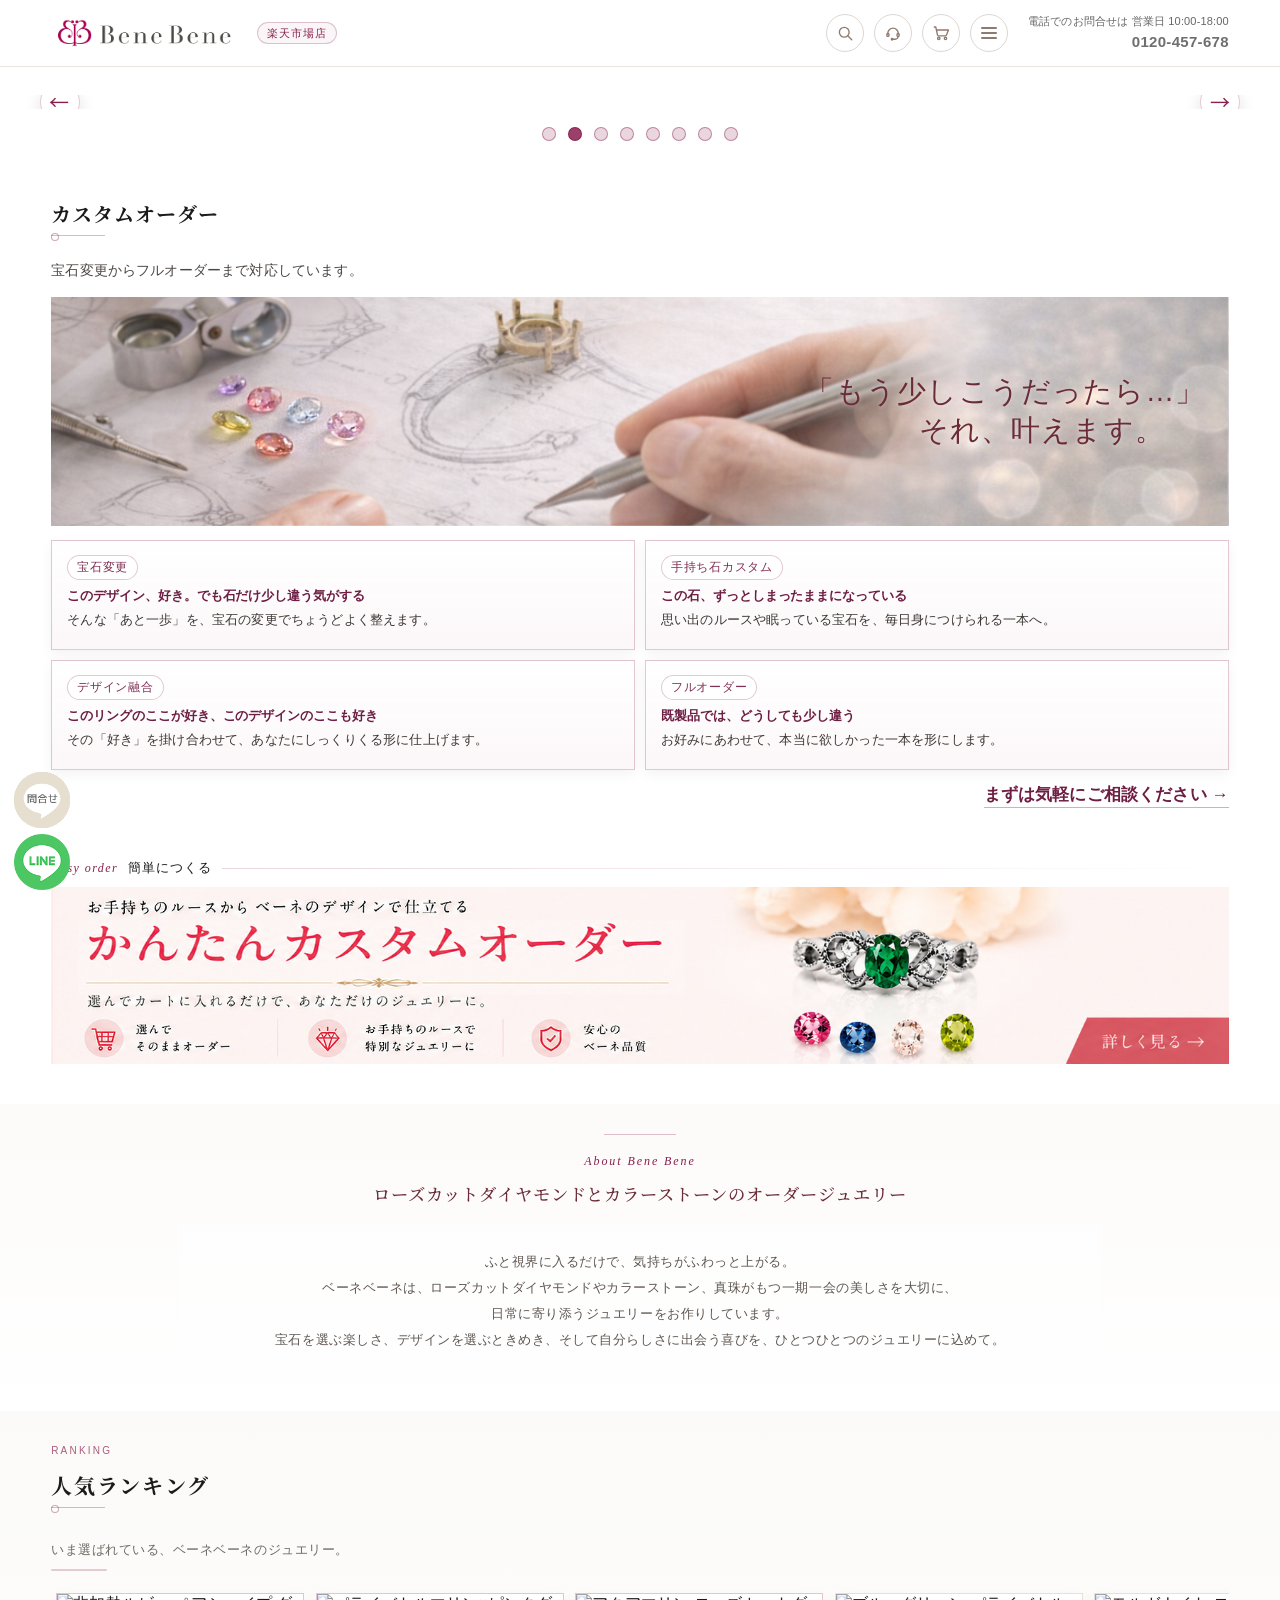
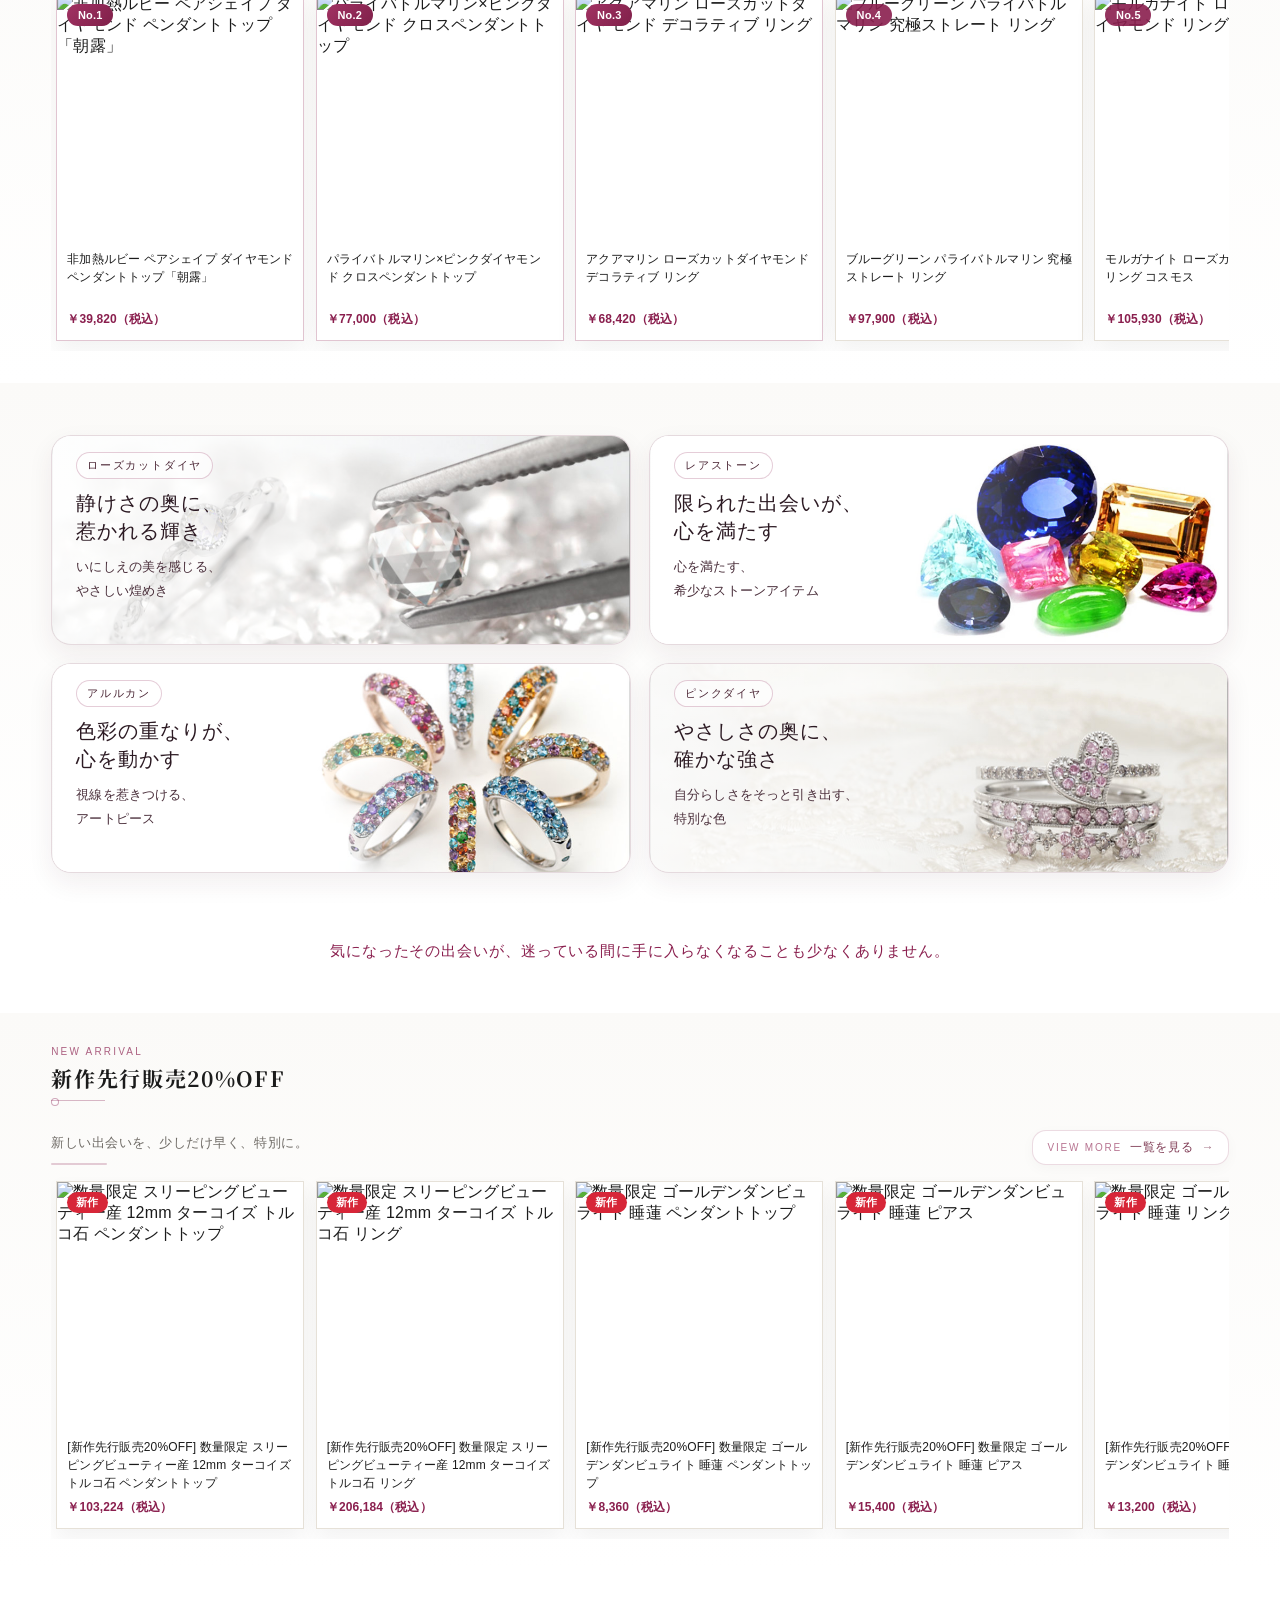
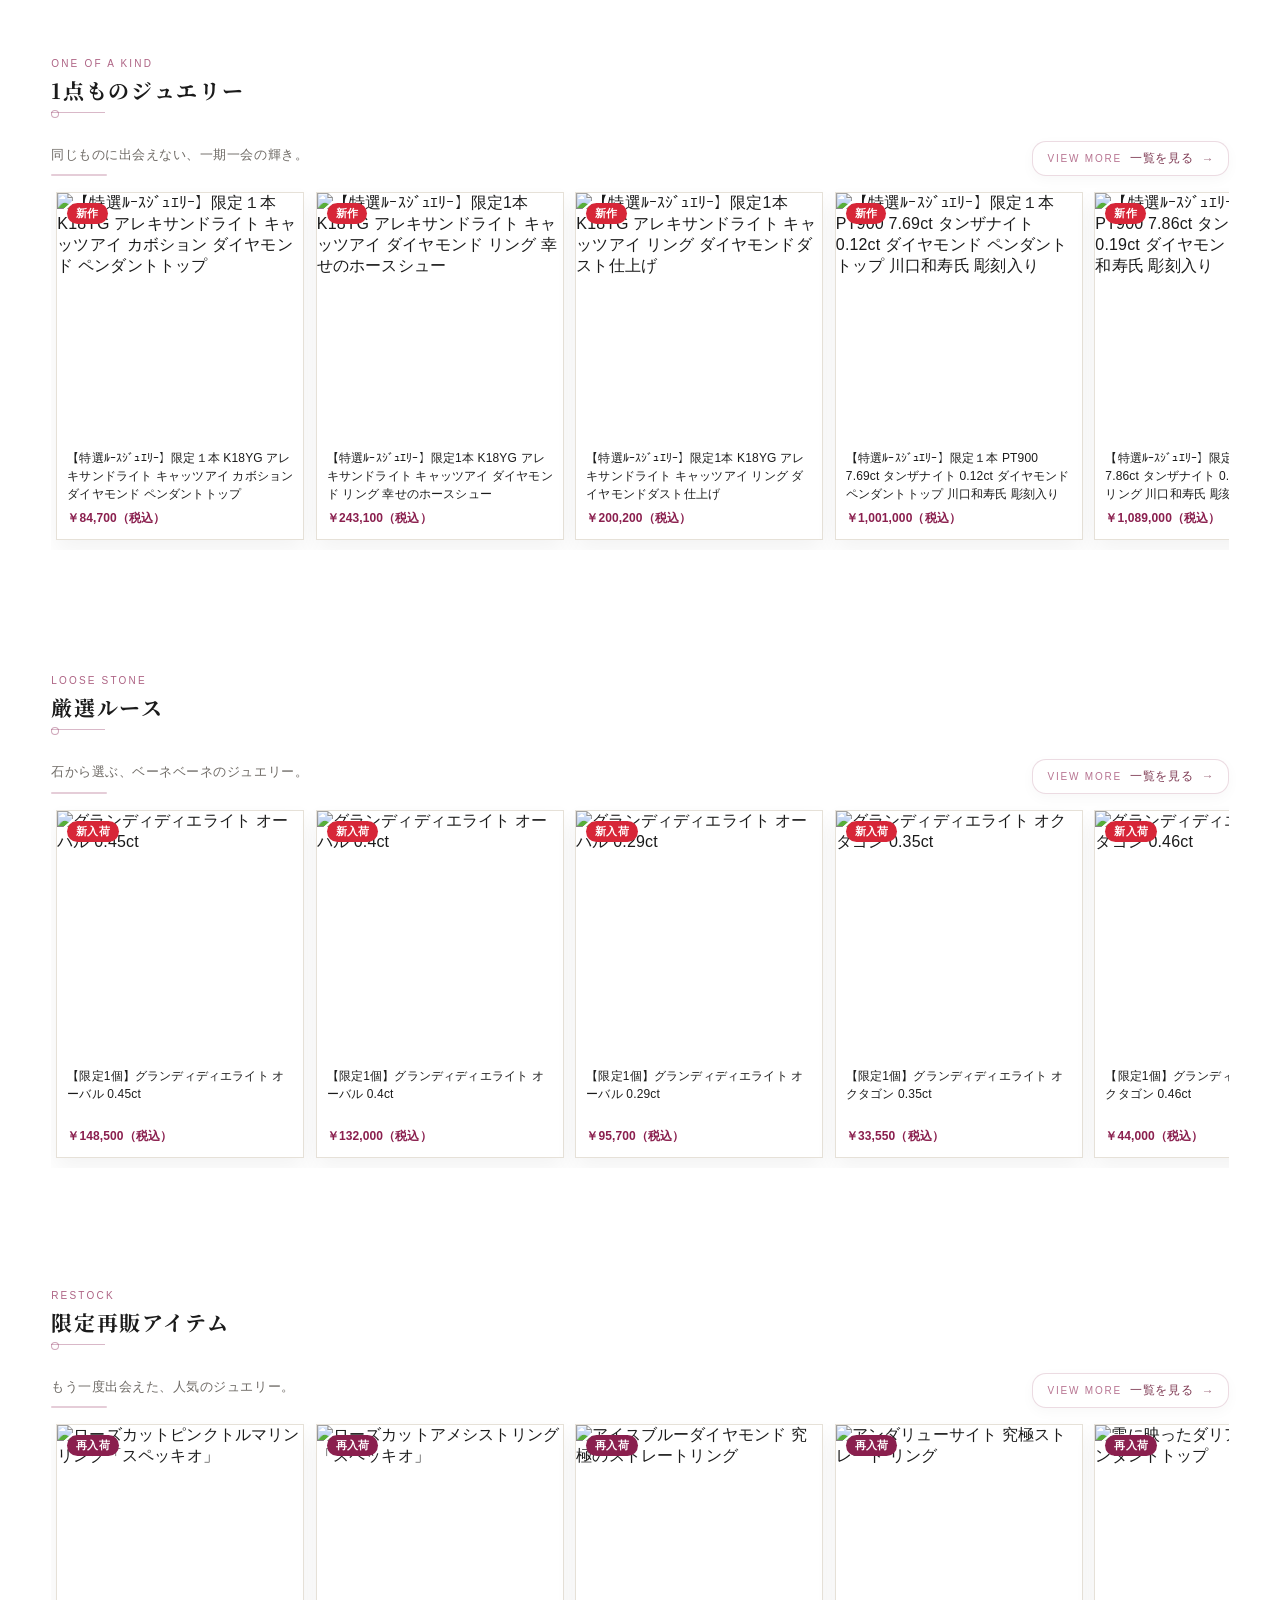
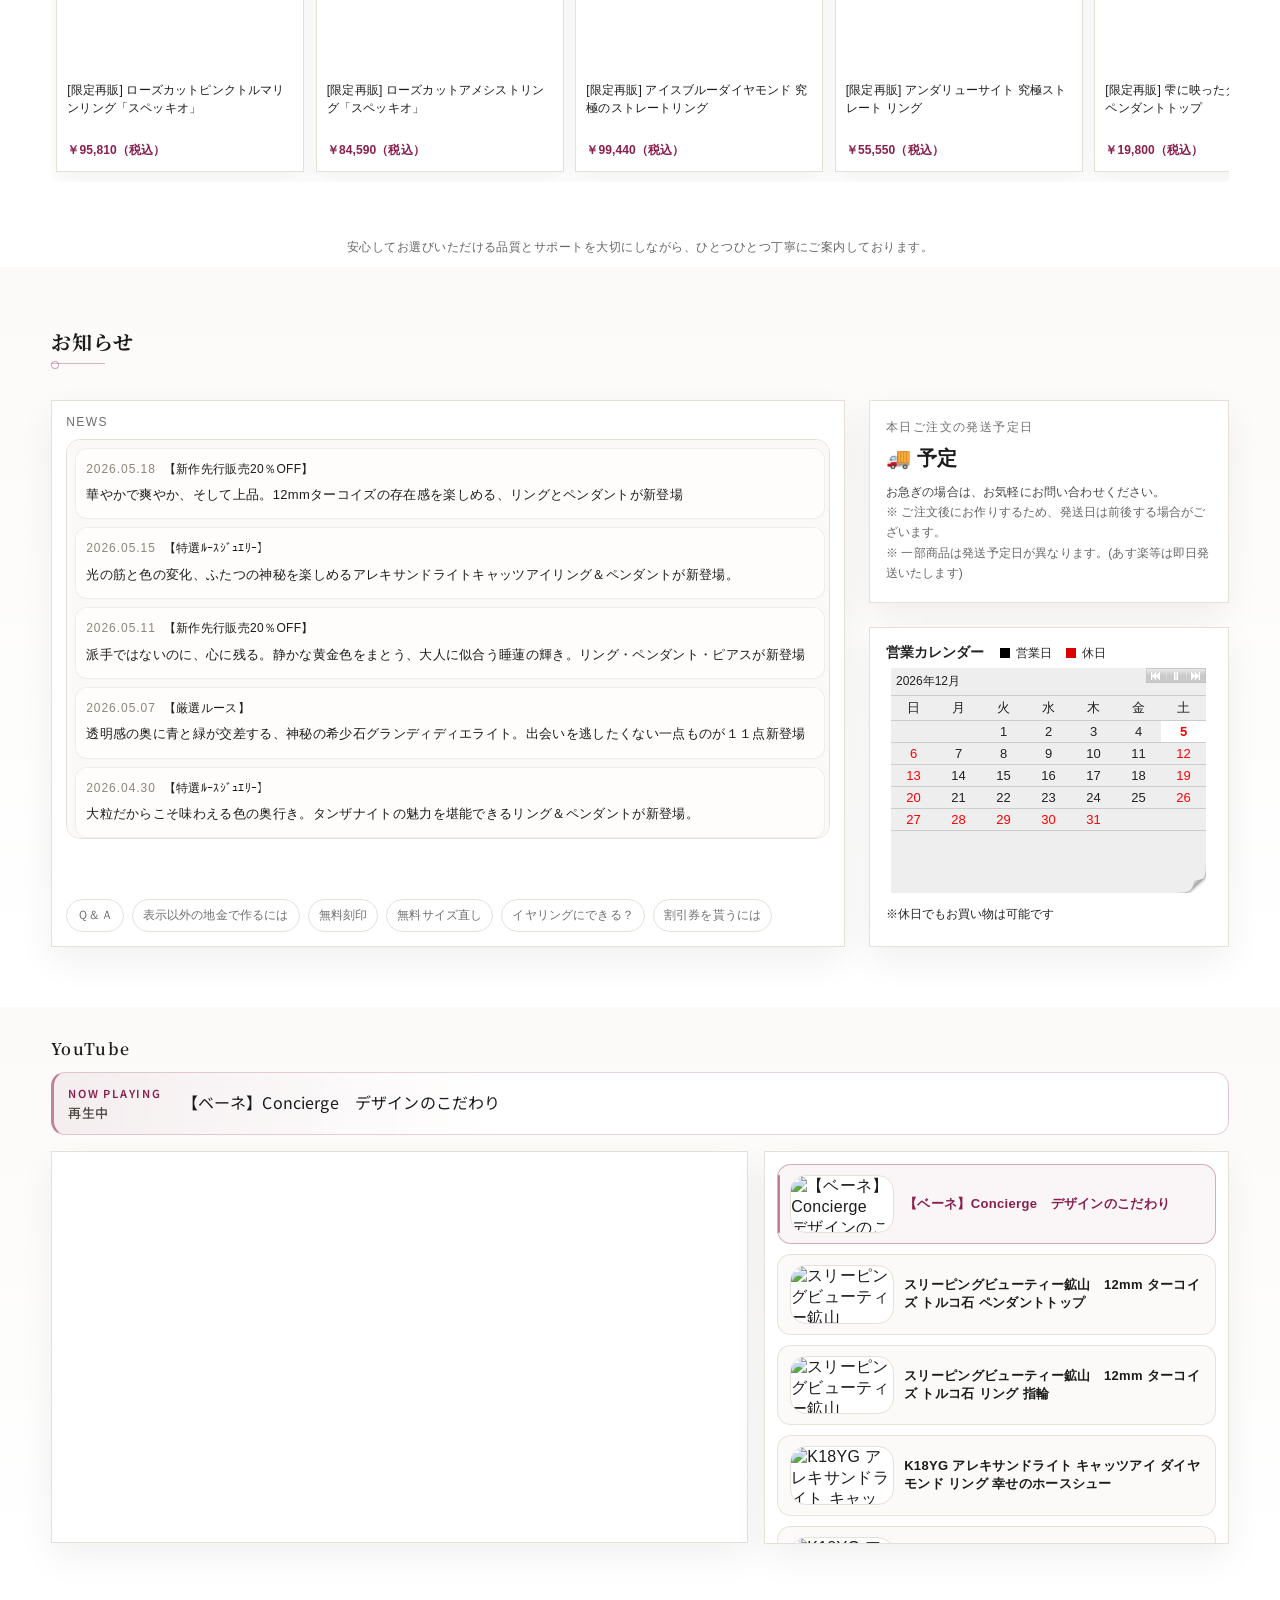
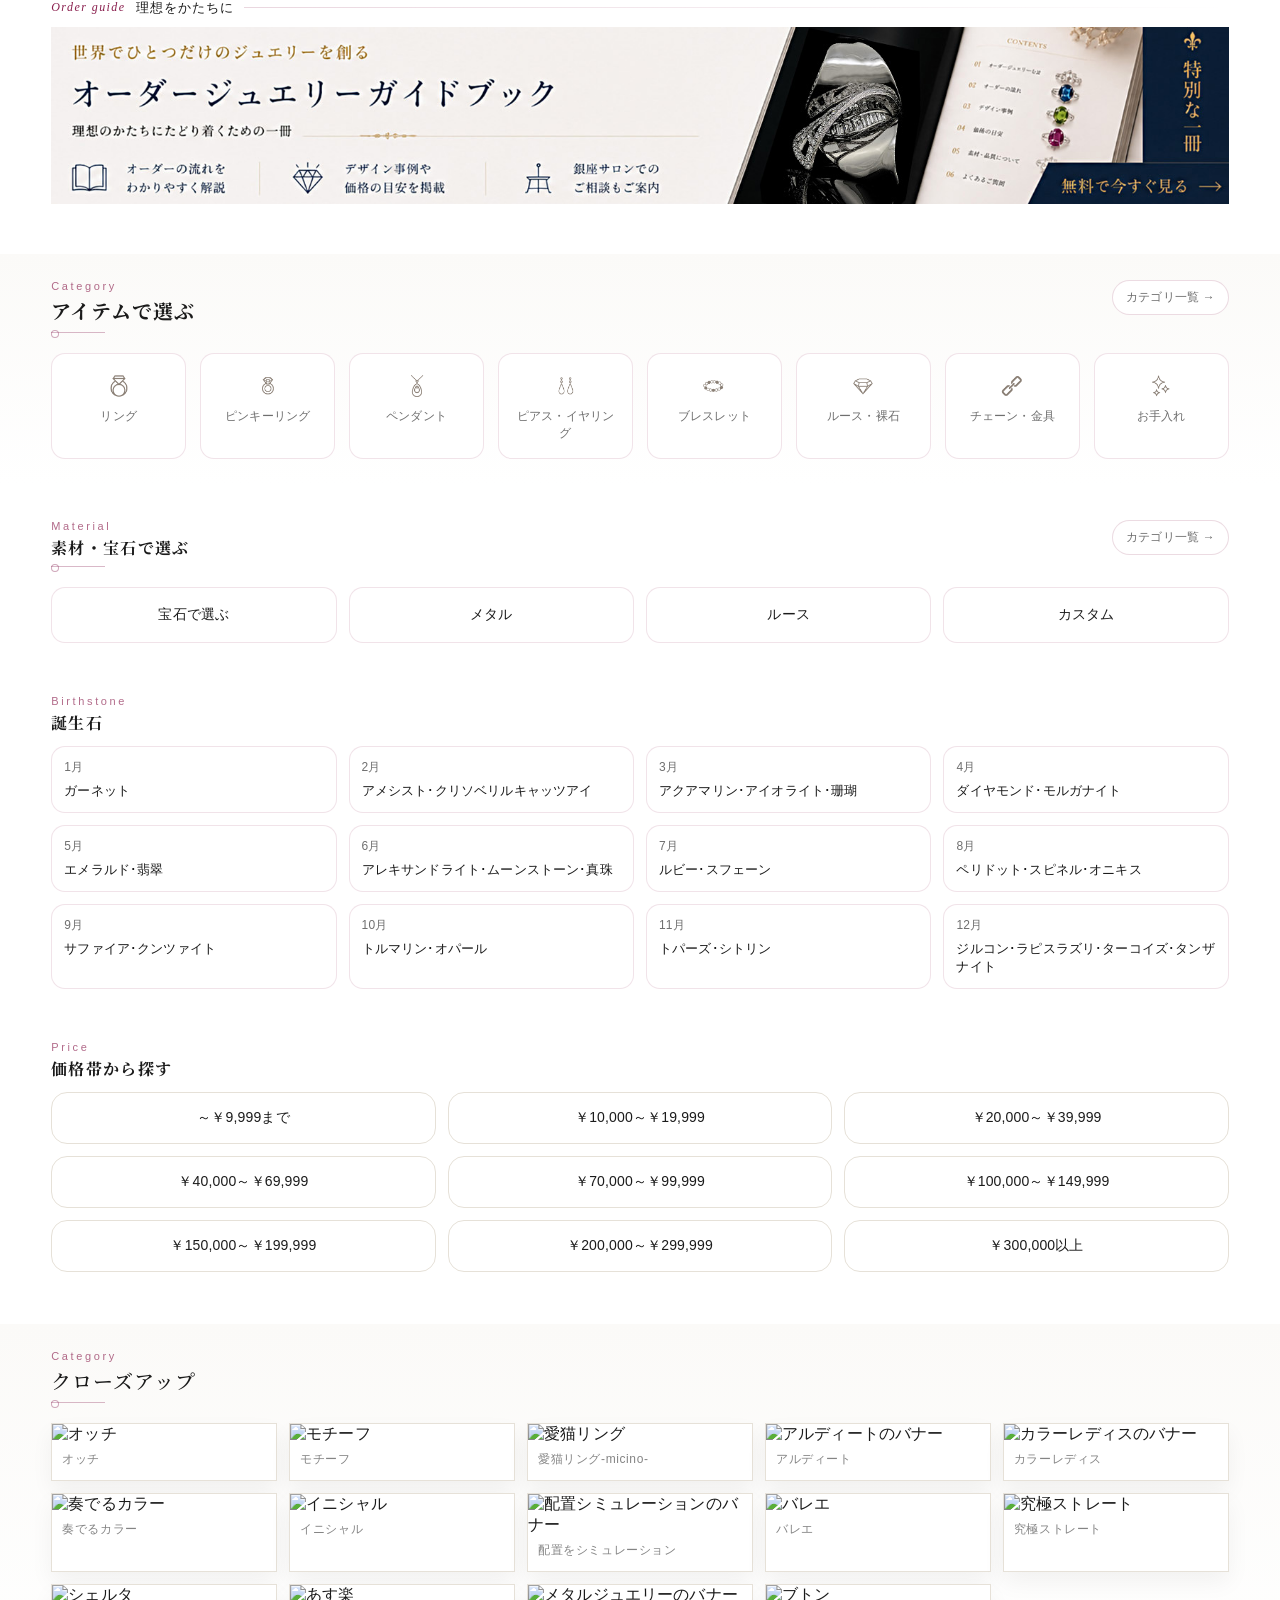
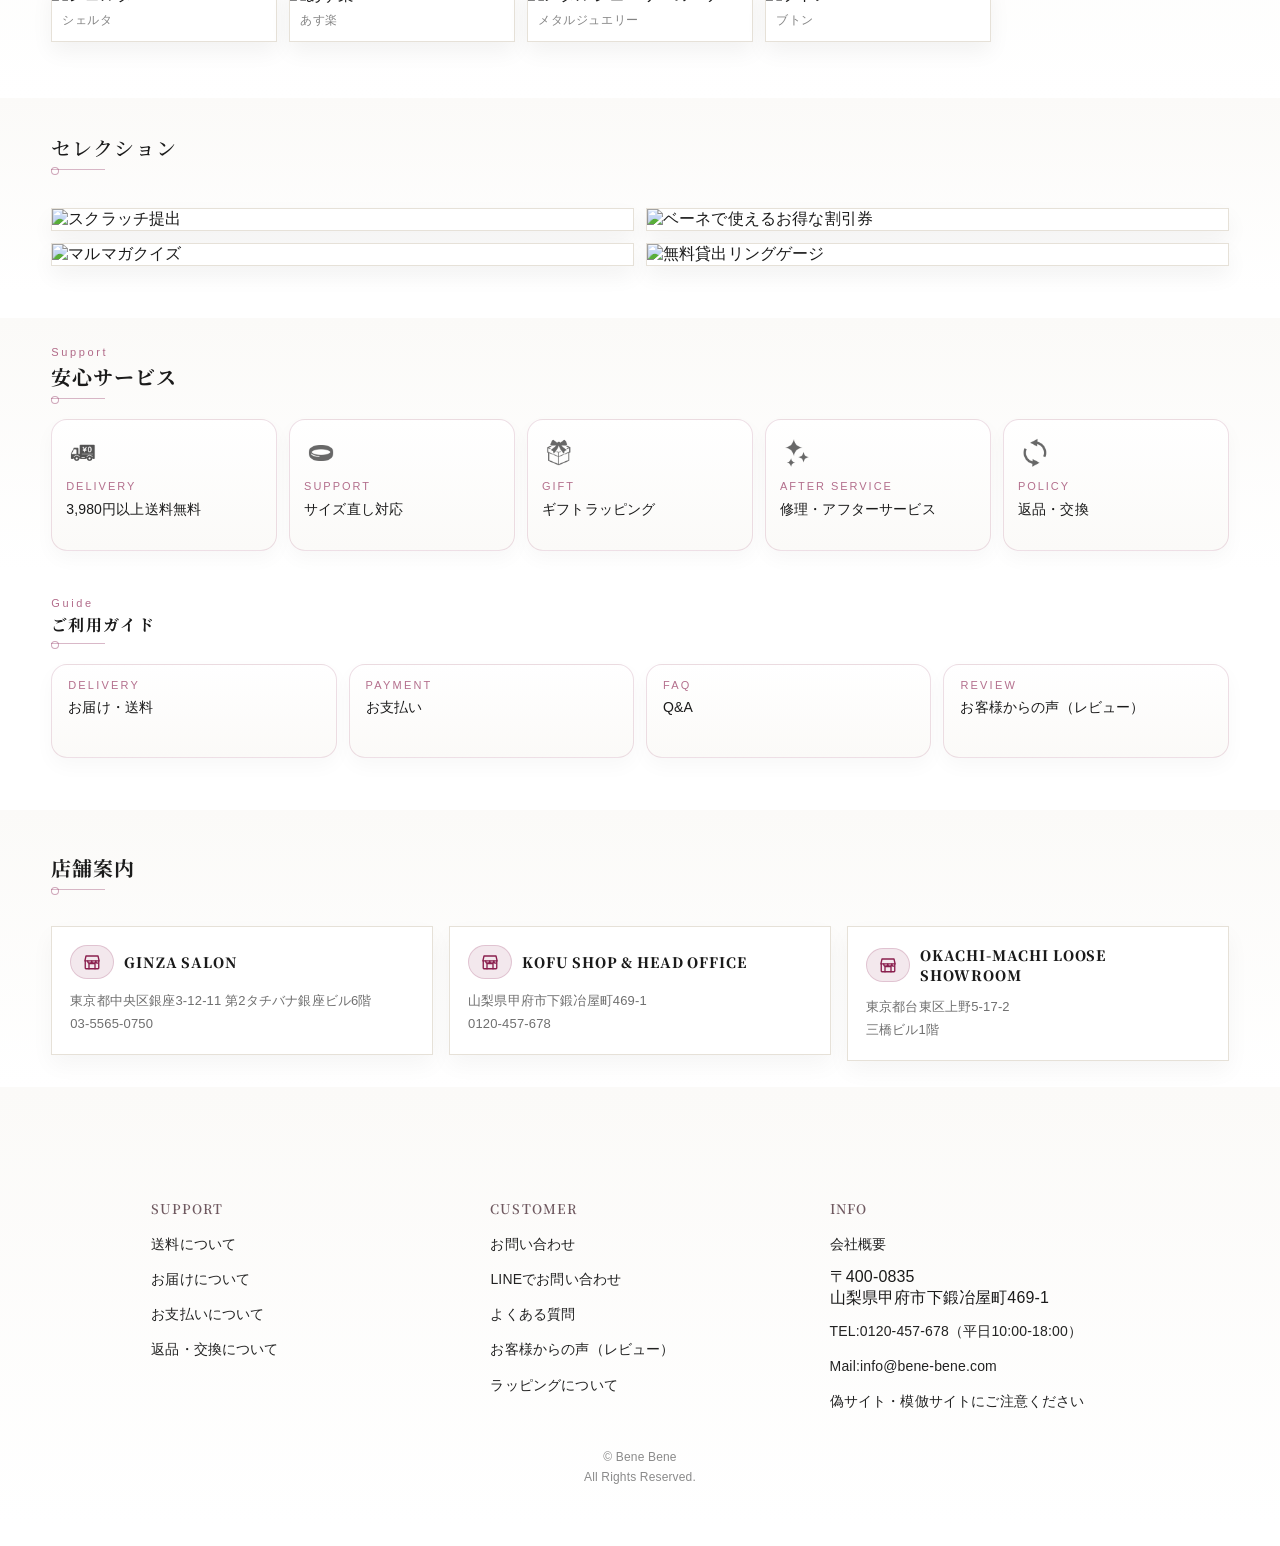
==== r-top-main/index.html @ 8c67f9a6 "Add files via upload" ====
<!DOCTYPE html>

<html lang="ja">
<head>
<meta charset="utf-8"/>
<meta content="width=device-width,initial-scale=1" name="viewport"/>

<title>ローズカットダイヤモンドとカラーストーンのオーダージュエリー｜ジュエリー工房ベーネベーネ 楽天市場店</title>
<meta name="description" content="ジュエリー工房ベーネベーネ 楽天市場店。ローズカットダイヤモンド、希少石、カラーストーンを使ったリング・ペンダント・ピアスをご紹介。新作ジュエリー、一点もの、厳選ルース、オーダージュエリーまでご相談いただけます。"/>
<link rel="canonical" href="https://www.rakuten.ne.jp/gold/bene/home/"/>
<link href="https://www.rakuten.ne.jp/gold/bene/date.css" rel="stylesheet"/>
<meta name="Keywords" content="ベーネベーネ,ベーネ,ダイヤモンド指輪,希少石ピアス,ジュエリーランキング,アンティーク指輪,ジュエリーリング,誕生石ペンダント,銀座サロンオーダー,オーダージュエリー,ローズカットジュエリー" />
<meta content="assets/slide1.png" property="og:image"/>
<meta content="strict-origin-when-cross-origin" name="referrer"/>
<meta content="strict-origin-when-cross-origin" http-equiv="Referrer-Policy"/>
<!-- Fonts: Noto Serif JP + Noto Sans JP -->
<link href="https://fonts.googleapis.com" rel="preconnect"/>
<link crossorigin="" href="https://fonts.gstatic.com" rel="preconnect"/>
<link href="https://fonts.googleapis.com/css2?family=Noto+Sans+JP:wght@300;400;500;600&amp;family=Noto+Serif+JP:wght@400;500;600&amp;display=swap" rel="stylesheet"/>
<link href="styles.css" rel="stylesheet"/>
<script>
/* ========================================
   表示設定
   ・NEWS / YouTube のSP表示行数を制御
   ・UI調整用のグローバル設定値
======================================== */
/* Display config (edit numbers as needed) */
window.BENE_UI = {
  // Mobile visible "rows" (can be 3 / 4 / 5 or 4.5 etc.)
  newsMobileRows: 4.5,
  youtubeMobileRows: 3.5
  // PICK UP is horizontal; "rows" doesn't apply. (controls are per-click = 1 item, swipe/drag supported)
};
</script>
<!-- Global site tag (gtag.js) - Google Analytics -->

<script>
  (function(i,s,o,g,r,a,m){i['GoogleAnalyticsObject']=r;i[r]=i[r]||function(){
  (i[r].q=i[r].q||[]).push(arguments)},i[r].l=1*new Date();a=s.createElement(o),
  m=s.getElementsByTagName(o)[0];a.async=1;a.src=g;m.parentNode.insertBefore(a,m)
  })(window,document,'script','https://www.google-analytics.com/analytics.js','ga');

  ga('create', 'UA-23686114-18', 'auto');
  ga('send', 'pageview');

</script>

<!-- favicon -->
<link rel="icon" type="image/png" sizes="32x32" href="./assets/favicon-32x32.png">
<link rel="apple-touch-icon" sizes="180x180" href="./assets/apple-touch-icon.png">

</head>
<body>
<header class="header" id="top">
<div class="wrap headerRow">
<div class="headerBrand">
<a aria-label="トップへ" class="logo" href="#top">
<img alt="Bene Bene" class="logoImg" src="assets/m_g_bene_logo.png"/>
</a>
<span class="pcShopLabel">楽天市場店</span>
</div>
<div aria-label="検索" class="searchWrap" role="search">
<input aria-label="検索" id="q" placeholder="キーワード検索（例：パライバ / ピンクダイヤ / ローズカット）" type="search"/>
</div>
<div aria-label="ヘッダー右側" class="headerActions">
<div aria-label="クイック" class="headerQuick">
<button aria-label="検索" class="icoBtn icoBtn--search" id="searchFocusBtn" title="検索" type="button">
<svg aria-hidden="true" fill="none" stroke="currentColor" stroke-linecap="round" stroke-linejoin="round" stroke-width="1.8" viewbox="0 0 24 24"><circle cx="11" cy="11" r="6.5"></circle><line x1="16" x2="21" y1="16" y2="21"></line></svg>
</button>
<a aria-label="お問い合わせ" class="icoBtn" href="https://ask.step.rakuten.co.jp/rms/mall/pa/ask/vc?__event=PA02_000_001&ask_text=%A5%B7%A5%E7%A5%C3%A5%D7%A4%CB%BC%C1%CC%E4%A4%B9%A4%EB&shopurl=bene&shop_bid=209075&shop_name=%A5%D9%A1%BC%A5%CD%A1%A6%A5%D9%A1%BC%A5%CD&myshop=0" title="お問い合わせ">
<svg aria-hidden="true" fill="none" stroke="currentColor" stroke-linecap="round" stroke-linejoin="round" stroke-width="1.8" viewbox="0 0 24 24"><path d="M5 13.5v-1a7 7 0 0114 0v1"></path><rect height="4" rx="1.2" width="2.8" x="3.8" y="12.5"></rect><rect height="4" rx="1.2" width="2.8" x="17.4" y="12.5"></rect><path d="M18.8 16.5a3.8 3.8 0 01-3.8 3.8H12"></path><circle cx="10.8" cy="20.3" r="1"></circle></svg>
</a>
<a aria-label="カート" class="icoBtn" href="https://t3.basket.step.rakuten.co.jp/rms/mall/bs/cartall/?shop_bid=209075&l2-id=shop_header_cart" title="カート">
<svg aria-hidden="true" fill="none" stroke="currentColor" stroke-linecap="round" stroke-linejoin="round" stroke-width="1.8" viewbox="0 0 24 24"><circle cx="9" cy="19" r="1.6"></circle><circle cx="18" cy="19" r="1.6"></circle><path d="M3 4h2l2.3 10.4a1.8 1.8 0 001.8 1.4h8.5a1.8 1.8 0 001.8-1.5L22 8H6.3"></path></svg>
</a>

<button aria-controls="gnav" aria-expanded="false" aria-label="メニュー" class="hamburger" id="menuBtn" type="button"><span aria-hidden="true" class="hamburgerBars"></span></button></div>
<div aria-label="電話案内" class="headerPhone">
<div class="phoneMeta">電話でのお問合せは <span class="hours">営業日 10:00-18:00</span></div>
<div class="phonePlain">0120-457-678</div>
</div>
</div>
</div>
</header>
<section aria-label="重要なお知らせ" class="siteNotice js-periodNotice">
<div class="wrap">
        <details class="noticeAccordion">
          <summary class="noticeAccordion__summary">
            <span class="noticeAccordion__heading">
              <span class="noticeAccordion__label">GW information</span>
              <span class="noticeAccordion__title">ゴールデンウィークの長期休暇のお知らせ</span>
            </span>
            <span aria-hidden="true" class="noticeAccordion__icon"></span>
          </summary>
<div class="noticeAccordion__body">
<p>
この度はベーネベーネをご利用いただき、誠にありがとうございます。<br/>
誠に勝手ながら、下記期間をGWの長期休暇とさせていただきます。
</p>
<p class="noticeAccordion__term">
【休暇期間】<br/>
<strong>5月2日（土）〜 5月6日（水）</strong>
</p>
<p>
上記期間中のお買い物は可能でございますが、
お問い合わせ等へのご返答や即日発送商品の発送ができません。
</p>
<p>
ご注文確認のご連絡やご返答につきましては、
<strong>2026年5月7日（木）より順次ご連絡</strong>となります。
</p>
<p>
お客様にはご不便をおかけいたしますが、
何卒ご理解いただきますようお願い申し上げます。
</p>
</div>
</details>
</div>
</section>

<main id="top">
<!-- ========================================
  HERO SECTION
  ・トップメインビジュアル
  ・PC: 横スライド
  ・SP: スワイプ操作
======================================== -->
<section class="hero">
<div class="wrap">
<div aria-label="メインビジュアル" class="heroRail" role="region">
<div class="heroTrack">

<a class="heroCard" href="https://www.rakuten.ne.jp/gold/bene/new_item.html">
<picture>
<source media="(min-width: 980px)" srcset="https://image.rakuten.co.jp/bene/cabinet/tao/gold/topcontent/b_260518_newitem.jpg"/>
<img alt="新作ジュエリー" loading="lazy" src="https://image.rakuten.co.jp/bene/cabinet/tao/gold/topcontent/sb_260518newitem.jpg"/>
</picture>
</a>


<a class="heroCard" href="https://item.rakuten.co.jp/bene/c/0000001774/?s=4">
<picture>
<source media="(min-width: 980px)" srcset="https://image.rakuten.co.jp/bene/cabinet/tao/gold/topcontent/b_toku_260515_980.jpg"/>
<img alt="特選ジュエリー" loading="lazy" src="https://image.rakuten.co.jp/bene/cabinet/tao/gold/topcontent/sb_260515tokusen.jpg"/>
</picture>
</a>

<a class="heroCard" href="https://www.rakuten.ne.jp/gold/bene/new_item.html">
<picture>
<source media="(min-width: 980px)" srcset="https://image.rakuten.co.jp/bene/cabinet/tao/gold/topcontent/b_260511_newitem.jpg"/>
<img alt="新作ジュエリー" fetchpriority="high" loading="eager" src="https://image.rakuten.co.jp/bene/cabinet/tao/gold/topcontent/sb_260511newitem.jpg"/>
</picture>
</a>

<a class="heroCard" href="https://www.rakuten.ne.jp/gold/bene/sp_loose.html">
<picture>
<source media="(min-width: 980px)" srcset="https://image.rakuten.co.jp/bene/cabinet/tao/gold/topcontent/b_260507loose_980.jpg"/>
<img alt="厳選ルースジュエリー" loading="lazy" src="https://image.rakuten.co.jp/bene/cabinet/tao/gold/topcontent/sb_260507loose.jpg"/>
</picture>
</a>

<a class="heroCard" href="https://item.rakuten.co.jp/bene/c/0000002037/?s=4&i=1">
<picture>
<source media="(min-width: 980px)" srcset="https://image.rakuten.co.jp/bene/cabinet/tao/gold/topcontent/b_marche_260430.jpg"/>
<img alt="限定マルシェ" loading="lazy" src="https://image.rakuten.co.jp/bene/cabinet/tao/gold/topcontent/sb_260430marche.jpg"/>
</picture>
</a>
<a class="heroCard" href="https://item.rakuten.co.jp/bene/c/0000001720/">
<picture>
<source media="(min-width: 980px)" srcset="https://image.rakuten.co.jp/bene/cabinet/tao/gold/topcontent/b_gentei_260428.jpg"/>
<img alt="限定再販ジュエリー" loading="lazy" src="https://image.rakuten.co.jp/bene/cabinet/tao/gold/topcontent/sb_260428resale.jpg"/>
</picture>
</a>

<a class="heroCard" href="https://item.rakuten.co.jp/bene/c/0000001771/">
<picture>
<source media="(min-width: 980px)" srcset="https://image.rakuten.co.jp/bene/cabinet/tao/gold/topcontent/b_250520_sokur.jpg"/>
<img alt="あす楽対応ジュエリー" loading="lazy" src="https://image.rakuten.co.jp/bene/cabinet/tao/gold/topcontent/sb_250520sokur.jpg"/>
</picture>
</a>
<a class="heroCard" href="https://item.rakuten.co.jp/bene/c/0000001433/">
<picture>
<source media="(min-width: 980px)" srcset="https://image.rakuten.co.jp/bene/cabinet/tao/gold/topcontent/b_arlequin4.jpg"/>
<img alt="アルルカンジュエリー" loading="lazy" src="https://image.rakuten.co.jp/bene/cabinet/tao/gold/topcontent/sb_arleruin.jpg"/>
</picture>
</a>

</div>
<button aria-label="ヒーローを左へ" class="heroNav heroNavPrev hero-arrow" type="button">←</button>
<button aria-label="ヒーローを右へ" class="heroNav heroNavNext hero-arrow" type="button">→</button>
</div>
<p class="heroScrollHint" aria-hidden="true">← swipe →</p>
<div aria-label="ヒーロースライド位置" class="heroDots" role="tablist"></div>
</div>
</section>



<section class="campaignBannerSection js-campaignBanner" aria-label="イベントキャンペーン">
<div class="wrap">
<div class="bannerSectionHead">
<span class="bannerSectionHead__label">Campaign</span>
<span class="bannerSectionHead__title">開催中のイベント</span>
</div>
<a class="campaignBannerSection__link" href="https://event.rakuten.co.jp/campaign/pointback/">
<img src="https://image.rakuten.co.jp/bene/cabinet/lp/sp260519.jpg" alt="イベントキャンペーン" loading="lazy"/>
</a>
</div>
</section>




<section class="customHero" aria-label="カスタムオーダーヒーロー">
<div class="wrap">
<header class="customOrderHead">
<h2 class="h2 sectionTitle">カスタムオーダー</h2>
<p class="customOrderDesc">宝石変更からフルオーダーまで対応しています。</p>
</header>
<div class="customHeroMedia">
<img alt="カスタムオーダー制作風景" loading="lazy" src="assets/custom_banner_top.jpg"/>
<p class="customHeroMessage"><span class="customHeroNoWrap">「もう少しこうだったら…」</span><br>それ、叶えます。</p>
</div>
</div>
</section>

<!-- ========================================
  CUSTOM ORDER SECTION
  ・カスタムオーダー訴求ブロック（ヒーロー直下）
  ・PC: 2x2カード / SP: 縦積み
======================================== -->
<section class="section customOrderSection" data-reveal="" id="custom-order">
<div class="wrap">
<div aria-label="カスタムオーダーの種類" class="customOrderGrid" role="list">
<a class="customOrderCard" href="https://www.rakuten.ne.jp/gold/bene/sp_custom.html" role="listitem">
<span class="customOrderCardLabel">宝石変更</span>
<span class="customOrderCardTitle">このデザイン、好き。でも石だけ少し違う気がする</span>
<span class="customOrderCardText">そんな「あと一歩」を、宝石の変更でちょうどよく整えます。</span>
</a>
<a class="customOrderCard" href="https://www.rakuten.ne.jp/gold/bene/sp_custom.html" role="listitem">
<span class="customOrderCardLabel">手持ち石カスタム</span>
<span class="customOrderCardTitle">この石、ずっとしまったままになっている</span>
<span class="customOrderCardText">思い出のルースや眠っている宝石を、毎日身につけられる一本へ。</span>
</a>
<a class="customOrderCard" href="https://www.rakuten.ne.jp/gold/bene/sp_custom.html" role="listitem">
<span class="customOrderCardLabel">デザイン融合</span>
<span class="customOrderCardTitle">このリングのここが好き、このデザインのここも好き</span>
<span class="customOrderCardText">その「好き」を掛け合わせて、あなたにしっくりくる形に仕上げます。</span>
</a>
<a class="customOrderCard" href="https://www.rakuten.ne.jp/gold/bene/sp_custom.html" role="listitem">
<span class="customOrderCardLabel">フルオーダー</span>
<span class="customOrderCardTitle">既製品では、どうしても少し違う</span>
<span class="customOrderCardText">お好みにあわせて、本当に欲しかった一本を形にします。</span>
</a>
</div>
<div class="customOrderCtaWrap">
<a class="customOrderCta" href="https://www.rakuten.ne.jp/gold/bene/sp_custom.html">まずは気軽にご相談ください →</a>
</div>
</div>
</section>

<section class="topBannerBlock topBannerBlock--easyCustom" aria-label="かんたんカスタムオーダー">
<div class="wrap">
<div class="bannerSectionHead bannerSectionHead--subtle">
<span class="bannerSectionHead__label">Easy order</span>
<span class="bannerSectionHead__title">簡単につくる</span>
</div>
<a class="topBannerBlock__link" href="https://item.rakuten.co.jp/bene/c/0000002164/">
<img alt="お手持ちのルースからベーネのデザインで仕立てる かんたんカスタムオーダー" loading="lazy" src="assets/easy_custom.jpg"/>
</a>
</div>
</section>

<section class="topAboutSection" aria-labelledby="top-about-title">
<div class="wrap">
<p class="topAboutSection__label">About Bene Bene</p>
<h1 class="topAboutSection__title" id="top-about-title">ローズカットダイヤモンドとカラーストーンのオーダージュエリー</h1>
<div class="topAboutSection__body">
<p>ふと視界に入るだけで、気持ちがふわっと上がる。<br class="pcOnly">ベーネベーネは、ローズカットダイヤモンドやカラーストーン、真珠がもつ一期一会の美しさを大切に、<br class="pcOnly">日常に寄り添うジュエリーをお作りしています。<br class="pcOnly">宝石を選ぶ楽しさ、デザインを選ぶときめき、そして自分らしさに出会う喜びを、ひとつひとつのジュエリーに込めて。</p>
</div>
</div>
</section>

<!-- ========================================
  RANKING SECTION
  ・人気商品の横スクロール一覧
  ・ランキング導線で回遊を強化
======================================== -->
<section class="section sectionGradient rankingSection productTitleClampSection" data-reveal="" id="ranking">
<div class="wrap">
<div class="headRow rankingHead">
<div class="sectionHeading">
<p class="sectionLabel rankingLabel">RANKING</p>
<h2 class="h2 sectionTitle">人気ランキング</h2>
<p class="sectionLead sectionLead--shelf">いま選ばれている、ベーネベーネのジュエリー。</p>
</div>
<!--
<a class="more sectionMore viewMoreLink" href="https://search.rakuten.co.jp/search/mall/%E4%BA%BA%E6%B0%97/?sid=209075"><span class="viewMoreLink__label">View more</span><span class="viewMoreLink__text">一覧を見る</span><span aria-hidden="true" class="viewMoreLink__arrow">→</span></a>
-->
</div>
<div class="rankingCarousel">
<div aria-label="人気ジュエリーランキング" class="rankingRow horizontalScroll" role="list">
<a class="productCard rankingCard" href="https://item.rakuten.co.jp/bene/tp-596-rub-d-bb" role="listitem">
<span class="rankingNo">No.1</span>
<img alt="非加熱ルビー ペアシェイプ ダイヤモンド ペンダントトップ「朝露」" loading="lazy" src="https://www.rakuten.ne.jp/gold/bene/r-cabinet/item/tp-596-rub-d-bb-01.jpg"/>
<p><span class="productCardTitle">非加熱ルビー ペアシェイプ ダイヤモンド ペンダントトップ「朝露」</span><span class="yen">￥39,820（税込）</span></p>
</a>
<a class="productCard rankingCard" href="https://item.rakuten.co.jp/bene/tp-1683-pb-pd-bb" role="listitem">
<span class="rankingNo">No.2</span>
<img alt="パライバトルマリン×ピンクダイヤモンド クロスペンダントトップ" loading="lazy" src="https://image.rakuten.co.jp/bene/cabinet/tao/item9/tp-1683-pb-pd-c1.jpg"/>
<p><span class="productCardTitle">パライバトルマリン×ピンクダイヤモンド クロスペンダントトップ</span><span class="yen">￥77,000（税込）</span></p>
</a>
<a class="productCard rankingCard" href="https://item.rakuten.co.jp/bene/tr-2807-aq-rsd" role="listitem">
<span class="rankingNo">No.3</span>
<img alt="アクアマリン ローズカットダイヤモンド デコラティブ リング" loading="lazy" src="https://image.rakuten.co.jp/bene/cabinet/tao/item19/tr-2807-aq-rsd-01.jpg"/>
<p><span class="productCardTitle">アクアマリン ローズカットダイヤモンド デコラティブ リング</span><span class="yen">￥68,420（税込）</span></p>
</a>
<a class="productCard rankingCard" href="https://item.rakuten.co.jp/bene/tr-484-parg" role="listitem">
<span class="rankingNo">No.4</span>
<img alt="ブルーグリーン パライバトルマリン 究極ストレート リング" loading="lazy" src="https://image.rakuten.co.jp/bene/cabinet/tao/item19/tr-484-parg-01.jpg"/>
<p><span class="productCardTitle">ブルーグリーン パライバトルマリン 究極ストレート リング</span><span class="yen">￥97,900（税込）</span></p>
</a>
<a class="productCard rankingCard" href="https://item.rakuten.co.jp/bene/tr-1380-mgn-rsd" role="listitem">
<span class="rankingNo">No.5</span>
<img alt="モルガナイト ローズカットダイヤモンド リング コスモス" loading="lazy" src="https://image.rakuten.co.jp/bene/cabinet/tao/item18/tr-1380-mgn-rsd-01.jpg"/>
<p><span class="productCardTitle">モルガナイト ローズカットダイヤモンド リング コスモス</span><span class="yen">￥105,930（税込）</span></p>
</a>
<a class="productCard rankingCard" href="https://item.rakuten.co.jp/bene/tp-1205-per-d-bb" role="listitem">
<span class="rankingNo">No.6</span>
<img alt="９タイプから選ぶカラーストン×ダイヤモンドペンダントトップ「ジーリョ」" loading="lazy" src="https://image.rakuten.co.jp/bene/cabinet/tao/item3/tr-1650-per-d-bb-c1.jpg"/>
<p><span class="productCardTitle">９タイプから選ぶカラーストン×ダイヤモンドペンダントトップ「ジーリョ」</span><span class="yen">￥33,880（税込）</span></p>
</a>
<a class="productCard rankingCard" href="https://item.rakuten.co.jp/bene/tr-1462-toku-c" role="listitem">
<span class="rankingNo">No.7</span>
<img alt="サンストーン ローズカットダイヤモンド リング ヴィクトリア" loading="lazy" src="https://image.rakuten.co.jp/bene/cabinet/tao/item13/tr-1462-toku-c-01.jpg"/>
<p><span class="productCardTitle">サンストーン ローズカットダイヤモンド リング ヴィクトリア</span><span class="yen">￥90,090（税込）</span></p>
</a>
<a class="productCard rankingCard" href="https://item.rakuten.co.jp/bene/a_tr-486-am-psf-bb" role="listitem">
<span class="rankingNo">No.8</span>
<img alt="アメシスト×ピンクサファイア「花の色のハーモニー」 リング" loading="lazy" src="https://image.rakuten.co.jp/bene/cabinet/tao/item/ring/tr-486-am-psf-bb-s1.jpg"/>
<p><span class="productCardTitle">アメシスト×ピンクサファイア「花の色のハーモニー」 リング</span><span class="yen">￥100,210（税込）</span></p>
</a>
<a class="productCard rankingCard" href="https://item.rakuten.co.jp/bene/tp-1423-qzt-bb" role="listitem">
<span class="rankingNo">No.9</span>
<img alt="6mm AAA クンツァイトペンダントトップ「リリー」" loading="lazy" src="https://image.rakuten.co.jp/bene/cabinet/tao/item2/tp-1423-qzt-bb-01.jpg"/>
<p><span class="productCardTitle">6mm AAA クンツァイトペンダントトップ「リリー」</span><span class="yen">￥49,060（税込）</span></p>
</a>
<a class="productCard rankingCard" href="https://item.rakuten.co.jp/bene/te-342-bsf-bb" role="listitem">
<span class="rankingNo">No.10</span>
<img alt="ハンマーテクスチャースタッド一粒シングルピアス「オッチ」" loading="lazy" src="https://www.rakuten.ne.jp/gold/bene/r-cabinet/item/te-342-bsf-bb-c1.jpg"/>
<p><span class="productCardTitle">ハンマーテクスチャースタッド一粒シングルピアス「オッチ」</span><span class="yen">￥11,000（税込）</span></p>
</a>
</div>
</div>
</div>
</section>
<section class="section sectionGradient featureShowcaseSection" data-reveal="">
<div class="wrap">
<div class="featureShowcaseGrid">
<a class="featureShowcaseCard" href="https://item.rakuten.co.jp/bene/c/0000001664/">
<img alt="ローズカットの輝きが映える限定ジュエリー" class="featureShowcaseImage" loading="lazy" src="assets/b_rosecut.jpg"/>
<span class="featureShowcaseContent">
<span class="featureShowcaseLabel">ローズカットダイヤ</span>
<strong class="featureShowcaseTitle">静けさの奥に、<br>惹かれる輝き</strong>
<span class="featureShowcaseText">いにしえの美を感じる、<br>やさしい煌めき<br></span>
</span>
</a>
<a class="featureShowcaseCard" href="https://item.rakuten.co.jp/bene/c/0000001424/">
<img alt="希少石をあしらったレアアイテムコレクション" class="featureShowcaseImage" loading="lazy" src="assets/b_rareitem.jpg"/>
<span class="featureShowcaseContent">
<span class="featureShowcaseLabel">レアストーン</span>
<strong class="featureShowcaseTitle">限られた出会いが、<br>心を満たす</strong>
<span class="featureShowcaseText">心を満たす、<br>希少なストーンアイテム<br></span>
</span>
</a>
<a class="featureShowcaseCard" href="https://item.rakuten.co.jp/bene/c/0000001433/">
<img alt="旅するジュエリーアルルカン" class="featureShowcaseImage" loading="lazy" src="assets/b_arlquin.jpg"/>
<span class="featureShowcaseContent">
<span class="featureShowcaseLabel">アルルカン</span>
<strong class="featureShowcaseTitle">色彩の重なりが、<br>心を動かす</strong>
<span class="featureShowcaseText">視線を惹きつける、<br>アートピース</span>
</span>
</a>
<a class="featureShowcaseCard" href="https://item.rakuten.co.jp/bene/c/0000001748/">
<img alt="ピンクダイヤが主役の華やかなジュエリー" class="featureShowcaseImage" loading="lazy" src="assets/b_pinkd.jpg"/>
<span class="featureShowcaseContent">
<span class="featureShowcaseLabel">ピンクダイヤ</span>
<strong class="featureShowcaseTitle">やさしさの奥に、<br>確かな強さ</strong>
<span class="featureShowcaseText">自分らしさをそっと引き出す、<br>特別な色</span>
</span>
</a>
</div>
</div>
</section>

<div class="cvMessage">気になったその出会いが、迷っている間に手に入らなくなることも少なくありません。</div>

<section class="section sectionGradient productTitleClampSection" data-reveal="" id="pickup2">
<div class="wrap">
<div class="headRow">
<div class="sectionHeading">
<p class="sectionLabel">NEW ARRIVAL</p>
<h2 class="h2 sectionTitle">新作先行販売20%OFF</h2>
<p class="sectionLead sectionLead--shelf sectionLead--soft">新しい出会いを、少しだけ早く、特別に。</p>
</div>
<a class="more sectionMore viewMoreLink" href="https://www.rakuten.ne.jp/gold/bene/new_item.html"><span class="viewMoreLink__label">View more</span><span class="viewMoreLink__text">一覧を見る</span><span aria-hidden="true" class="viewMoreLink__arrow">→</span></a>
</div>
<div class="carousel">
<button aria-label="前へ" class="carBtn prev" type="button"><svg aria-hidden="true" viewbox="0 0 24 24"><path d="M15 18l-6-6 6-6"></path></svg></button>

   <div aria-label="商品一覧" class="rowScroll horizontalScroll">
   
   
   
<a class="productCard rankCard" href="https://item.rakuten.co.jp/bene/tp-432-trc"><span class="rankNo isNew">新作</span><img alt="数量限定 スリーピングビューティー産 12mm ターコイズ トルコ石 ペンダントトップ" loading="lazy" src="https://image.rakuten.co.jp/bene/cabinet/tao/item20/tp-432-trc-01.jpg"/><p><span class="productCardTitle">[新作先行販売20%OFF] 数量限定 スリーピングビューティー産 12mm ターコイズ トルコ石 ペンダントトップ</span><span class="yen">￥103,224（税込）</span></p></a>

<a class="productCard rankCard" href="https://item.rakuten.co.jp/bene/tr-725-trc"><span class="rankNo isNew">新作</span><img alt="数量限定 スリーピングビューティー産 12mm ターコイズ トルコ石 リング" loading="lazy" src="https://image.rakuten.co.jp/bene/cabinet/tao/item20/tr-725-trc-01.jpg"/><p><span class="productCardTitle">[新作先行販売20%OFF] 数量限定 スリーピングビューティー産 12mm ターコイズ トルコ石 リング</span><span class="yen">￥206,184（税込）</span></p></a>


   
  <a class="productCard rankCard" href="https://item.rakuten.co.jp/bene/gsr-49-gdbl">
    <span class="rankNo isNew">新作</span>
    <img alt="数量限定 ゴールデンダンビュライト 睡蓮 ペンダントトップ" loading="lazy" src="https://image.rakuten.co.jp/bene/cabinet/tao/item20/gsr-49-gdbl-01.jpg"/>
    <p><span class="productCardTitle">[新作先行販売20%OFF] 数量限定 ゴールデンダンビュライト 睡蓮 ペンダントトップ</span><span class="yen">￥8,360（税込）</span></p>
  </a>

  <a class="productCard rankCard" href="https://item.rakuten.co.jp/bene/gsr-48-gdbl">
    <span class="rankNo isNew">新作</span>
    <img alt="数量限定 ゴールデンダンビュライト 睡蓮 ピアス" loading="lazy" src="https://image.rakuten.co.jp/bene/cabinet/tao/item20/gsr-48-gdbl-01.jpg"/>
    <p><span class="productCardTitle">[新作先行販売20%OFF] 数量限定 ゴールデンダンビュライト 睡蓮 ピアス</span><span class="yen">￥15,400（税込）</span></p>
  </a>

  <a class="productCard rankCard" href="https://item.rakuten.co.jp/bene/tr-1337-gdbl">
    <span class="rankNo isNew">新作</span>
    <img alt="数量限定 ゴールデンダンビュライト 睡蓮 リング" loading="lazy" src="https://image.rakuten.co.jp/bene/cabinet/tao/item20/tr-1337-gdbl-01.jpg"/>
    <p><span class="productCardTitle">[新作先行販売20%OFF] 数量限定 ゴールデンダンビュライト 睡蓮 リング</span><span class="yen">￥13,200（税込）</span></p>
  </a>

  <a class="productCard rankCard" href="https://item.rakuten.co.jp/bene/tr-2829">
    <span class="rankNo isNew">新作</span>
    <img alt="選べるシェルカメオリング" loading="lazy" src="https://image.rakuten.co.jp/bene/cabinet/tao/item20/tr-2829-01.jpg"/>
    <p><span class="productCardTitle">[新作先行販売20%OFF] 選べるシェルカメオリング</span><span class="yen">￥12,584（税込）</span></p>
  </a>

  <a class="productCard rankCard" href="https://item.rakuten.co.jp/bene/tp-2198">
    <span class="rankNo isNew">新作</span>
    <img alt="選べるシェルカメオ ペンダントトップ" loading="lazy" src="https://image.rakuten.co.jp/bene/cabinet/tao/item20/tp-2198-01.jpg"/>
    <p><span class="productCardTitle">[新作先行販売20%OFF] 選べるシェルカメオ ペンダントトップ</span><span class="yen">￥7,392（税込）</span></p>
  </a>








</div>
   
   

   
<button aria-label="次へ" class="carBtn next" type="button"><svg aria-hidden="true" viewbox="0 0 24 24"><path d="M9 6l6 6-6 6"></path></svg></button>
</div>
</div>
</section>


<section class="section productTitleClampSection" data-reveal="" id="pickup3">
<div class="wrap">
<div class="headRow">
<div class="sectionHeading">
<p class="sectionLabel">ONE OF A KIND</p>
<h2 class="h2 sectionTitle">1点ものジュエリー</h2>
<p class="sectionLead sectionLead--shelf">同じものに出会えない、一期一会の輝き。</p>
</div>
<a class="more sectionMore viewMoreLink" href="https://item.rakuten.co.jp/bene/c/0000001759/"><span class="viewMoreLink__label">View more</span><span class="viewMoreLink__text">一覧を見る</span><span aria-hidden="true" class="viewMoreLink__arrow">→</span></a>
</div>
<div class="carousel">
<button aria-label="前へ" class="carBtn prev" type="button"><svg aria-hidden="true" viewbox="0 0 24 24"><path d="M15 18l-6-6 6-6"></path></svg></button>

   
   


   <div aria-label="商品一覧" class="rowScroll horizontalScroll">

<a class="productCard rankCard" href="https://item.rakuten.co.jp/bene/tp-396-toku-u">
    <span class="rankNo isNew">新作</span>
    <img alt="【特選ﾙｰｽｼﾞｭｴﾘｰ】限定１本 K18YG アレキサンドライト キャッツアイ カボション ダイヤモンド ペンダントトップ" loading="lazy" src="https://image.rakuten.co.jp/bene/cabinet/tao/item20/tp-396-toku-u-01.jpg" />
    <p><span class="productCardTitle">【特選ﾙｰｽｼﾞｭｴﾘｰ】限定１本 K18YG アレキサンドライト キャッツアイ カボション ダイヤモンド ペンダントトップ</span><span class="yen">￥84,700（税込）</span></p>
  </a>

<a class="productCard rankCard" href="https://item.rakuten.co.jp/bene/tr-265-toku-b">
    <span class="rankNo isNew">新作</span>
    <img alt="【特選ﾙｰｽｼﾞｭｴﾘｰ】限定1本 K18YG アレキサンドライト キャッツアイ ダイヤモンド リング 幸せのホースシュー" loading="lazy" src="https://image.rakuten.co.jp/bene/cabinet/tao/item20/tr-265-toku-b-01.jpg" />
    <p><span class="productCardTitle">【特選ﾙｰｽｼﾞｭｴﾘｰ】限定1本 K18YG アレキサンドライト キャッツアイ ダイヤモンド リング 幸せのホースシュー</span><span class="yen">￥243,100（税込）</span></p>
  </a>

<a class="productCard rankCard" href="https://item.rakuten.co.jp/bene/tr-779-toku-h">
    <span class="rankNo isNew">新作</span>
    <img alt="【特選ﾙｰｽｼﾞｭｴﾘｰ】限定1本 K18YG アレキサンドライト キャッツアイ リング ダイヤモンドダスト仕上げ" loading="lazy" src="https://image.rakuten.co.jp/bene/cabinet/tao/item20/tr-779-toku-h-01.jpg" />
    <p><span class="productCardTitle">【特選ﾙｰｽｼﾞｭｴﾘｰ】限定1本 K18YG アレキサンドライト キャッツアイ リング ダイヤモンドダスト仕上げ</span><span class="yen">￥200,200（税込）</span></p>
  </a>

  <a class="productCard rankCard" href="https://item.rakuten.co.jp/bene/tp-2170">
    <span class="rankNo isNew">新作</span>
    <img alt="【特選ﾙｰｽｼﾞｭｴﾘｰ】限定１本 PT900 7.69ct タンザナイト 0.12ct ダイヤモンド ペンダントトップ 川口和寿氏 彫刻入り" loading="lazy" src="https://image.rakuten.co.jp/bene/cabinet/tao/item20/tp-2170-05.jpg"/>
    <p><span class="productCardTitle">【特選ﾙｰｽｼﾞｭｴﾘｰ】限定１本 PT900 7.69ct タンザナイト 0.12ct ダイヤモンド ペンダントトップ 川口和寿氏 彫刻入り</span><span class="yen">￥1,001,000（税込）</span></p>
  </a>

  <a class="productCard rankCard" href="https://item.rakuten.co.jp/bene/tr-2803">
    <span class="rankNo isNew">新作</span>
    <img alt="【特選ﾙｰｽｼﾞｭｴﾘｰ】限定１本 PT900 7.86ct タンザナイト 0.19ct ダイヤモンドリング 川口和寿氏 彫刻入り" loading="lazy" src="https://image.rakuten.co.jp/bene/cabinet/tao/item20/tr-2803-01.jpg"/>
    <p><span class="productCardTitle">【特選ﾙｰｽｼﾞｭｴﾘｰ】限定１本 PT900 7.86ct タンザナイト 0.19ct ダイヤモンドリング 川口和寿氏 彫刻入り</span><span class="yen">￥1,089,000（税込）</span></p>
  </a>

  <a class="productCard rankCard" href="https://item.rakuten.co.jp/bene/tr-2741">
    <span class="rankNo isNew">新作</span>
    <img alt="【限定マルシェ】限定１本 PT900 UV蛍光 ピンクサファイア ダイヤモンド リング 川口和寿氏 彫刻入り" loading="lazy" src="https://image.rakuten.co.jp/bene/cabinet/tao/item20/tr-2741-01.jpg"/>
    <p><span class="productCardTitle">【限定マルシェ】限定１本 PT900 UV蛍光 ピンクサファイア ダイヤモンド リング 川口和寿氏 彫刻入り</span><span class="yen">￥429,000（税込）</span></p>
  </a>

  <a class="productCard rankCard" href="https://item.rakuten.co.jp/bene/tr-2742">
    <span class="rankNo isNew">新作</span>
    <img alt="【限定マルシェ】限定１本 PT900 グリーンガーネット ダイヤモンド リング 川口和寿氏 彫刻入り" loading="lazy" src="https://image.rakuten.co.jp/bene/cabinet/tao/item20/tr-2742-01.jpg"/>
    <p><span class="productCardTitle">【限定マルシェ】限定１本 PT900 グリーンガーネット ダイヤモンド リング 川口和寿氏 彫刻入り</span><span class="yen">￥429,000（税込）</span></p>
  </a>


</div>

   
<button aria-label="次へ" class="carBtn next" type="button"><svg aria-hidden="true" viewbox="0 0 24 24"><path d="M9 6l6 6-6 6"></path></svg></button>
</div>
</div>
</section>

<section class="section productTitleClampSection" data-reveal="" id="pickup4">
<div class="wrap">
<div class="headRow">
<div class="sectionHeading">
<p class="sectionLabel">LOOSE STONE</p>
<h2 class="h2 sectionTitle">厳選ルース</h2>
<p class="sectionLead sectionLead--shelf">石から選ぶ、ベーネベーネのジュエリー。</p>
</div>
<a class="more sectionMore viewMoreLink" href="https://www.rakuten.ne.jp/gold/bene/sp_loose.html"><span class="viewMoreLink__label">View more</span><span class="viewMoreLink__text">一覧を見る</span><span aria-hidden="true" class="viewMoreLink__arrow">→</span></a>
</div>
<div class="carousel">
<button aria-label="前へ" class="carBtn prev" type="button"><svg aria-hidden="true" viewbox="0 0 24 24"><path d="M15 18l-6-6 6-6"></path></svg></button>


   <div aria-label="商品一覧" class="rowScroll horizontalScroll">

  <a class="productCard rankCard" href="https://item.rakuten.co.jp/bene/22012630-001">
    <span class="rankNo isNew">新入荷</span>
    <img src="https://image.rakuten.co.jp/bene/cabinet/tao/item20/22012630-001-01.jpg" loading="lazy" alt="グランディディエライト オーバル 0.45ct">
    <p><span class="productCardTitle">【限定1個】グランディディエライト オーバル 0.45ct</span><span class="yen">￥148,500（税込）</span></p>
  </a>

  <a class="productCard rankCard" href="https://item.rakuten.co.jp/bene/22012630-002">
    <span class="rankNo isNew">新入荷</span>
    <img src="https://image.rakuten.co.jp/bene/cabinet/tao/item20/22012630-002-01.jpg" loading="lazy" alt="グランディディエライト オーバル 0.4ct">
    <p><span class="productCardTitle">【限定1個】グランディディエライト オーバル 0.4ct</span><span class="yen">￥132,000（税込）</span></p>
  </a>

  <a class="productCard rankCard" href="https://item.rakuten.co.jp/bene/22012630-003">
    <span class="rankNo isNew">新入荷</span>
    <img src="https://image.rakuten.co.jp/bene/cabinet/tao/item20/22012630-003-01.jpg" loading="lazy" alt="グランディディエライト オーバル 0.29ct">
    <p><span class="productCardTitle">【限定1個】グランディディエライト オーバル 0.29ct</span><span class="yen">￥95,700（税込）</span></p>
  </a>

  <a class="productCard rankCard" href="https://item.rakuten.co.jp/bene/24004307">
    <span class="rankNo isNew">新入荷</span>
    <img src="https://image.rakuten.co.jp/bene/cabinet/tao/item20/24004307-01.jpg" loading="lazy" alt="グランディディエライト オクタゴン 0.35ct">
    <p><span class="productCardTitle">【限定1個】グランディディエライト オクタゴン 0.35ct</span><span class="yen">￥33,550（税込）</span></p>
  </a>

  <a class="productCard rankCard" href="https://item.rakuten.co.jp/bene/24004308">
    <span class="rankNo isNew">新入荷</span>
    <img src="https://image.rakuten.co.jp/bene/cabinet/tao/item20/24004308-01.jpg" loading="lazy" alt="グランディディエライト オクタゴン 0.46ct">
    <p><span class="productCardTitle">【限定1個】グランディディエライト オクタゴン 0.46ct</span><span class="yen">￥44,000（税込）</span></p>
  </a>

  <a class="productCard rankCard" href="https://item.rakuten.co.jp/bene/24004309">
    <span class="rankNo isNew">新入荷</span>
    <img src="https://image.rakuten.co.jp/bene/cabinet/tao/item20/24004309-01.jpg" loading="lazy" alt="グランディディエライト オクタゴン 0.42ct">
    <p><span class="productCardTitle">【限定1個】グランディディエライト オクタゴン 0.42ct</span><span class="yen">￥40,700（税込）</span></p>
  </a>

  <a class="productCard rankCard" href="https://item.rakuten.co.jp/bene/24004310">
    <span class="rankNo isNew">新入荷</span>
    <img src="https://image.rakuten.co.jp/bene/cabinet/tao/item20/24004310-01.jpg" loading="lazy" alt="グランディディエライト オクタゴン 0.54ct">
    <p><span class="productCardTitle">【限定1個】グランディディエライト オクタゴン 0.54ct</span><span class="yen">￥51,700（税込）</span></p>
  </a>

  <a class="productCard rankCard" href="https://item.rakuten.co.jp/bene/24004311">
    <span class="rankNo isNew">新入荷</span>
    <img src="https://image.rakuten.co.jp/bene/cabinet/tao/item20/24004311-01.jpg" loading="lazy" alt="グランディディエライト オクタゴン 0.45ct">
    <p><span class="productCardTitle">【限定1個】グランディディエライト オクタゴン 0.45ct</span><span class="yen">￥42,900（税込）</span></p>
  </a>

  <a class="productCard rankCard" href="https://item.rakuten.co.jp/bene/24004312">
    <span class="rankNo isNew">新入荷</span>
    <img src="https://image.rakuten.co.jp/bene/cabinet/tao/item20/24004312-01.jpg" loading="lazy" alt="グランディディエライト オクタゴン 0.33ct">
    <p><span class="productCardTitle">【限定1個】グランディディエライト オクタゴン 0.33ct</span><span class="yen">￥31,900（税込）</span></p>
  </a>

  <a class="productCard rankCard" href="https://item.rakuten.co.jp/bene/24004960">
    <span class="rankNo isNew">新入荷</span>
    <img src="https://image.rakuten.co.jp/bene/cabinet/tao/item20/24004960-01.jpg" loading="lazy" alt="グランディディエライト オーバル 0.10ct">
    <p><span class="productCardTitle">【限定1個】グランディディエライト オーバル 0.10ct</span><span class="yen">￥29,480（税込）</span></p>
  </a>

  <a class="productCard rankCard" href="https://item.rakuten.co.jp/bene/24004961">
    <span class="rankNo isNew">新入荷</span>
    <img src="https://image.rakuten.co.jp/bene/cabinet/tao/item20/24004961-01.jpg" loading="lazy" alt="グランディディエライト オーバル 0.09ct">
    <p><span class="productCardTitle">【限定1個】グランディディエライト オーバル 0.09ct</span><span class="yen">￥26,400（税込）</span></p>
  </a>

  <a class="productCard rankCard" href="https://item.rakuten.co.jp/bene/26000924">
    <span class="rankNo isNew">新入荷</span>
    <img src="https://image.rakuten.co.jp/bene/cabinet/tao/item20/26000924-01.jpg" loading="lazy" alt="大粒ハート 20mm ロンドンブルートパーズ 29.41ct">
    <p><span class="productCardTitle">【限定1個】大粒ハート 20mm ロンドンブルートパーズ 29.41ct</span><span class="yen">￥80,300（税込）</span></p>
  </a>

  <a class="productCard rankCard" href="https://item.rakuten.co.jp/bene/26000925">
    <span class="rankNo isNew">新入荷</span>
    <img src="https://image.rakuten.co.jp/bene/cabinet/tao/item20/26000925-01.jpg" loading="lazy" alt="大粒ハート 21mm ロンドンブルートパーズ 32.04ct">
    <p><span class="productCardTitle">【限定1個】大粒ハート 21mm ロンドンブルートパーズ 32.04ct</span><span class="yen">￥88,000（税込）</span></p>
  </a>

  <a class="productCard rankCard" href="https://item.rakuten.co.jp/bene/26000927">
    <span class="rankNo isNew">新入荷</span>
    <img src="https://image.rakuten.co.jp/bene/cabinet/tao/item20/26000927-01.jpg" loading="lazy" alt="大粒ハート 21mm ロンドンブルートパーズ 31.78ct">
    <p><span class="productCardTitle">【限定1個】大粒ハート 21mm ロンドンブルートパーズ 31.78ct</span><span class="yen">￥88,000（税込）</span></p>
  </a>

  <a class="productCard rankCard" href="https://item.rakuten.co.jp/bene/26000926">
    <span class="rankNo isNew">新入荷</span>
    <img src="https://image.rakuten.co.jp/bene/cabinet/tao/item20/26000926-01.jpg" loading="lazy" alt="大粒ハート 21mm ロンドンブルートパーズ 33.15ct">
    <p><span class="productCardTitle">【限定1個】大粒ハート 21mm ロンドンブルートパーズ 33.15ct</span><span class="yen">￥90,200（税込）</span></p>
  </a>

  <a class="productCard rankCard" href="https://item.rakuten.co.jp/bene/26000928">
    <span class="rankNo isNew">新入荷</span>
    <img src="https://image.rakuten.co.jp/bene/cabinet/tao/item20/26000928-01.jpg" loading="lazy" alt="大粒ハート 20mm ロンドンブルートパーズ 29.72ct">
    <p><span class="productCardTitle">【限定1個】大粒ハート 20mm ロンドンブルートパーズ 29.72ct</span><span class="yen">￥90,200（税込）</span></p>
  </a>

  <a class="productCard rankCard" href="https://item.rakuten.co.jp/bene/26000923">
    <span class="rankNo isNew">新入荷</span>
    <img src="https://image.rakuten.co.jp/bene/cabinet/tao/item20/26000923-01.jpg" loading="lazy" alt="大粒ハート 21mm ロンドンブルートパーズ 36.35ct">
    <p><span class="productCardTitle">【限定1個】大粒ハート 21mm ロンドンブルートパーズ 36.35ct</span><span class="yen">￥99,000（税込）</span></p>
  </a>

  <a class="productCard rankCard" href="https://item.rakuten.co.jp/bene/26000922">
    <span class="rankNo isNew">新入荷</span>
    <img src="https://image.rakuten.co.jp/bene/cabinet/tao/item20/26000922-01.jpg" loading="lazy" alt="大粒ハート 21mm ロンドンブルートパーズ 38.97ct">
    <p><span class="productCardTitle">【限定1個】大粒ハート 21mm ロンドンブルートパーズ 38.97ct</span><span class="yen">￥106,700（税込）</span></p>
  </a>

  <a class="productCard rankCard" href="https://item.rakuten.co.jp/bene/26000938">
    <span class="rankNo isNew">新入荷</span>
    <img src="https://image.rakuten.co.jp/bene/cabinet/tao/item20/26000938-01.jpg" loading="lazy" alt="フラワースター ルチルクオーツ 4.55ct">
    <p><span class="productCardTitle">【限定1個】フラワースター ルチルクオーツ 4.55ct</span><span class="yen">￥15,400（税込）</span></p>
  </a>

  <a class="productCard rankCard" href="https://item.rakuten.co.jp/bene/26000939">
    <span class="rankNo isNew">新入荷</span>
    <img src="https://image.rakuten.co.jp/bene/cabinet/tao/item20/26000939-01.jpg" loading="lazy" alt="フラワースター ルチルクオーツ 4.69ct">
    <p><span class="productCardTitle">【限定1個】フラワースター ルチルクオーツ 4.69ct</span><span class="yen">￥15,400（税込）</span></p>
  </a>

  <a class="productCard rankCard" href="https://item.rakuten.co.jp/bene/26000940">
    <span class="rankNo isNew">新入荷</span>
    <img src="https://image.rakuten.co.jp/bene/cabinet/tao/item20/26000940-01.jpg" loading="lazy" alt="フラワースター ルチルクオーツ 6.09ct">
    <p><span class="productCardTitle">【限定1個】フラワースター ルチルクオーツ 6.09ct</span><span class="yen">￥15,400（税込）</span></p>
  </a>

  <a class="productCard rankCard" href="https://item.rakuten.co.jp/bene/26000941">
    <span class="rankNo isNew">新入荷</span>
    <img src="https://image.rakuten.co.jp/bene/cabinet/tao/item20/26000941-01.jpg" loading="lazy" alt="フラワースター ルチルクオーツ 3.98ct">
    <p><span class="productCardTitle">【限定1個】フラワースター ルチルクオーツ 3.98ct</span><span class="yen">￥15,400（税込）</span></p>
  </a>

  <a class="productCard rankCard" href="https://item.rakuten.co.jp/bene/26000942">
    <span class="rankNo isNew">新入荷</span>
    <img src="https://image.rakuten.co.jp/bene/cabinet/tao/item20/26000942-01.jpg" loading="lazy" alt="フラワースター ルチルクオーツ 4.03ct">
    <p><span class="productCardTitle">【限定1個】フラワースター ルチルクオーツ 4.03ct</span><span class="yen">￥15,400（税込）</span></p>
  </a>

</div>

   
<button aria-label="次へ" class="carBtn next" type="button"><svg aria-hidden="true" viewbox="0 0 24 24"><path d="M9 6l6 6-6 6"></path></svg></button>
</div>
</div>
</section>

<section class="section productTitleClampSection" data-reveal="" id="pickup5">
<div class="wrap">
<div class="headRow">
<div class="sectionHeading">
<p class="sectionLabel">RESTOCK</p>
<h2 class="h2 sectionTitle">限定再販アイテム</h2>
<p class="sectionLead sectionLead--shelf">もう一度出会えた、人気のジュエリー。</p>
</div>
<a class="more sectionMore viewMoreLink" href="https://item.rakuten.co.jp/bene/c/0000001720/"><span class="viewMoreLink__label">View more</span><span class="viewMoreLink__text">一覧を見る</span><span aria-hidden="true" class="viewMoreLink__arrow">→</span></a>
</div>
<div class="carousel">
<button aria-label="前へ" class="carBtn prev" type="button"><svg aria-hidden="true" viewbox="0 0 24 24"><path d="M15 18l-6-6 6-6"></path></svg></button>


   <div aria-label="商品一覧" class="rowScroll horizontalScroll">
   <!-- <span class="badgeLimited">リクエスト多数</span>　**コメント**rankNO下に配置　-->

  <a class="productCard rankCard" href="https://item.rakuten.co.jp/bene/tr-474-ptr-bb">
    <span class="rankNo isRestock">再入荷</span>
    <img src="https://image.rakuten.co.jp/bene/cabinet/tao/item2/tr-474-ptr-bb-01.jpg" loading="lazy" alt="ローズカットピンクトルマリンリング「スペッキオ」">
    <p><span class="productCardTitle">[限定再販] ローズカットピンクトルマリンリング「スペッキオ」</span><span class="yen">￥95,810（税込）</span></p>
  </a>

  <a class="productCard rankCard" href="https://item.rakuten.co.jp/bene/tr-474-am-bb">
    <span class="rankNo isRestock">再入荷</span>
    <img src="https://image.rakuten.co.jp/bene/cabinet/tao/item2/tr-474-am-bb-01.jpg" loading="lazy" alt="ローズカットアメシストリング「スペッキオ」">
    <p><span class="productCardTitle">[限定再販] ローズカットアメシストリング「スペッキオ」</span><span class="yen">￥84,590（税込）</span></p>
  </a>

  <a class="productCard rankCard" href="https://item.rakuten.co.jp/bene/tr-1654-ibd-bb">
    <span class="rankNo isRestock">再入荷</span>
    <img src="https://image.rakuten.co.jp/bene/cabinet/tao/item13/tr-1654-ibd-bb-01.jpg" loading="lazy" alt="アイスブルーダイヤモンド 究極のストレートリング">
    <p><span class="productCardTitle">[限定再販] アイスブルーダイヤモンド 究極のストレートリング</span><span class="yen">￥99,440（税込）</span></p>
  </a>

  <a class="productCard rankCard" href="https://item.rakuten.co.jp/bene/tr-484-and-bb">
    <span class="rankNo isRestock">再入荷</span>
    <img src="https://image.rakuten.co.jp/bene/cabinet/tao/item15/tr-484-and-bb-02.jpg" loading="lazy" alt="アンダリューサイト 究極ストレート リング">
    <p><span class="productCardTitle">[限定再販] アンダリューサイト 究極ストレート リング</span><span class="yen">￥55,550（税込）</span></p>
  </a>

  <a class="productCard rankCard" href="https://item.rakuten.co.jp/bene/tp-742-sg-gs">
    <span class="rankNo isRestock">再入荷</span>
    <img src="https://image.rakuten.co.jp/bene/cabinet/tao/item19/tp-742-sg-gs-ct1.jpg" loading="lazy" alt="雫に映ったダリアの深海珊瑚ペンダントトップ">
    <p><span class="productCardTitle">[限定再販] 雫に映ったダリアの深海珊瑚ペンダントトップ</span><span class="yen">￥19,800（税込）</span></p>
  </a>

  <a class="productCard rankCard" href="https://item.rakuten.co.jp/bene/tr-1146-sg-gs-k18">
    <span class="rankNo isRestock">再入荷</span>
    <img src="https://image.rakuten.co.jp/bene/cabinet/tao/item/ring2/tr-1146-sg-gs-k18-01.jpg" loading="lazy" alt="雫に映ったダリアの深海珊瑚リング">
    <p><span class="productCardTitle">[限定再販] 雫に映ったダリアの深海珊瑚リング</span><span class="yen">￥106,590（税込）</span></p>
  </a>

</div>

   
<button aria-label="次へ" class="carBtn next" type="button"><svg aria-hidden="true" viewbox="0 0 24 24"><path d="M9 6l6 6-6 6"></path></svg></button>
</div>
</div>
</section>

<div class="cvTrust">安心してお選びいただける品質とサポートを大切にしながら、ひとつひとつ丁寧にご案内しております。</div>

<section class="section sectionGradient infoSection" data-reveal="">
<div class="wrap">
   
<div class="headRow">
<h2 class="h2 sectionTitle">お知らせ</h2>
</div>
   
<div class="infoGrid infoLayout">
<!-- --- NEWS（新着情報）: 更新が増えても縦スクロールでレイアウト崩れを防ぐ --- -->
<div class="noticeCard news-column news-card">
<p class="kicker">NEWS</p>
<div class="newsCarousel">
<button aria-label="上へ" class="newsBtn up" type="button"><svg aria-hidden="true" viewbox="0 0 24 24"><path d="M18 15l-6-6-6 6"></path></svg></button>
<div class="news-list-wrap">
<div aria-label="ニュース一覧" class="newsList news-list" role="list">


<a href="https://www.rakuten.ne.jp/gold/bene/new_item.html" class="newsItem" role="listitem">
<div class="newsItem__meta"><time class="newsItem__date" datetime="2026-05-18">2026.05.18</time><span class="newsItem__category">【新作先行販売20％OFF】</span></div>
<div class="newsItem__body"><span class="newsItem__text newsItem__text--pc">華やかで爽やか、そして上品。12mmターコイズの存在感を楽しめる、リングとペンダントが新登場</span><span class="newsItem__text newsItem__text--sp">大粒12mmのターコイズジュエリー新作2点登場</span></div>
</a>


<a href="https://item.rakuten.co.jp/bene/c/0000001774/?s=4&i=1" class="newsItem" role="listitem">
<div class="newsItem__meta"><time class="newsItem__date" datetime="2026-04-30">2026.05.15</time><span class="newsItem__category">【特選ﾙｰｽｼﾞｭｴﾘｰ】</span></div>
<div class="newsItem__body"><span class="newsItem__text newsItem__text--pc">光の筋と色の変化、ふたつの神秘を楽しめるアレキサンドライトキャッツアイリング＆ペンダントが新登場。</span><span class="newsItem__text newsItem__text--sp">アレキキャッツジュエリー3点登場</span></div>
</a>


<a href="https://www.rakuten.ne.jp/gold/bene/new_item.html" class="newsItem" role="listitem">
<div class="newsItem__meta"><time class="newsItem__date" datetime="2026-05-11">2026.05.11</time><span class="newsItem__category">【新作先行販売20％OFF】</span></div>
<div class="newsItem__body"><span class="newsItem__text newsItem__text--pc">派手ではないのに、心に残る。静かな黄金色をまとう、大人に似合う睡蓮の輝き。リング・ペンダント・ピアスが新登場</span><span class="newsItem__text newsItem__text--sp">ゴールデンダンビュライト新作3点登場</span></div>
</a>

<a href="https://www.rakuten.ne.jp/gold/bene/sp_loose.html" class="newsItem" role="listitem">
<div class="newsItem__meta"><time class="newsItem__date" datetime="2026-05-07">2026.05.07</time><span class="newsItem__category">【厳選ルース】</span></div>
<div class="newsItem__body"><span class="newsItem__text newsItem__text--pc">透明感の奥に青と緑が交差する、神秘の希少石グランディディエライト。出会いを逃したくない一点ものが１１点新登場</span><span class="newsItem__text newsItem__text--sp">グランディディエライト11点登場</span></div>
</a>

<a href="https://item.rakuten.co.jp/bene/c/0000001774/?s=4&i=1" class="newsItem" role="listitem">
<div class="newsItem__meta"><time class="newsItem__date" datetime="2026-04-30">2026.04.30</time><span class="newsItem__category">【特選ﾙｰｽｼﾞｭｴﾘｰ】</span></div>
<div class="newsItem__body"><span class="newsItem__text newsItem__text--pc">大粒だからこそ味わえる色の奥行き。タンザナイトの魅力を堪能できるリング＆ペンダントが新登場。</span><span class="newsItem__text newsItem__text--sp">タンザナイト新作2点登場</span></div>
</a>

<a href="https://item.rakuten.co.jp/bene/c/0000002037/?s=4&i=1" class="newsItem" role="listitem">
<div class="newsItem__meta"><time class="newsItem__date" datetime="2026-04-30">2026.04.30</time><span class="newsItem__category">【限定マルシェ】</span></div>
<div class="newsItem__body"><span class="newsItem__text newsItem__text--pc">ひと彫りごとに表情を宿す、川口氏の彫りが魅せるピンクサファイアとグリーンガーネットリングが新登場</span><span class="newsItem__text newsItem__text--sp">川口氏彫りリング新作2点登場</span></div>
</a>

<a href="https://item.rakuten.co.jp/bene/c/0000001720/" class="newsItem" role="listitem">
<div class="newsItem__meta"><time class="newsItem__date" datetime="2026-04-28">2026.04.28</time><span class="newsItem__category">【限定再販】</span></div>
<div class="newsItem__body"><span class="newsItem__text newsItem__text--pc">ローズカットのやわらかな輝きに、アメシストの淡い紫とピンクトルマリンの優しい彩りが連なる人気のスペッキオが再販です</span><span class="newsItem__text newsItem__text--sp">人気のスペッキオ再販</span></div>
</a>

<a href="https://www.rakuten.ne.jp/gold/bene/new_item.html" class="newsItem" role="listitem">
<div class="newsItem__meta"><time class="newsItem__date" datetime="2026-04-27">2026.04.27</time><span class="newsItem__category">【新作先行販売20％OFF】</span></div>
<div class="newsItem__body"><span class="newsItem__text newsItem__text--pc">“私のため”と“魅せるため”。内に寄り添うリングと、印象を纏うペンダント、ふたつのカメオが叶える、理想の存在感が新登場</span><span class="newsItem__text newsItem__text--sp">選べるシェルカメオ新作2点</span></div>
</a>

<a href="https://item.rakuten.co.jp/bene/c/0000001774/?s=4" class="newsItem" role="listitem">
<div class="newsItem__meta"><time class="newsItem__date" datetime="2026-04-23">2026.04.23</time><span class="newsItem__category">【特選ﾙｰｽｼﾞｭｴﾘｰ】</span></div>
<div class="newsItem__body"><span class="newsItem__text newsItem__text--pc">海のように澄むアクアマリン、夕陽を宿すマラヤガーネット、若葉のようなペリドットの美しさが際立つリングが３点新登場。</span><span class="newsItem__text newsItem__text--sp">彩りリング新作3点</span></div>
</a>

<a href="https://www.rakuten.ne.jp/gold/bene/sp_loose.html" class="newsItem" role="listitem">
<div class="newsItem__meta"><time class="newsItem__date" datetime="2026-04-22">2026.04.22</time><span class="newsItem__category">【厳選ルース】</span></div>
<div class="newsItem__body"><span class="newsItem__text newsItem__text--pc">このサイズ、この色、この透明感。一目で心を奪う、20mm超の大粒ハート。二度と出会えないかもしれない輝きが７点新登場</span><span class="newsItem__text newsItem__text--sp">大粒ハートルース7点</span></div>
</a>

<a href="https://www.rakuten.ne.jp/gold/bene/new_item.html" class="newsItem" role="listitem">
<div class="newsItem__meta"><time class="newsItem__date" datetime="2026-04-20">2026.04.20</time><span class="newsItem__category">【新作先行販売20％OFF】</span></div>
<div class="newsItem__body"><span class="newsItem__text newsItem__text--pc">華やかすぎないのに印象的。大人の魅力を引き立てる、静かな煌めきのブルーリング＆ピアスが２点新登場</span><span class="newsItem__text newsItem__text--sp">ブルージュエリー新作2点</span></div>
</a>

<a href="https://item.rakuten.co.jp/bene/c/0000002037/?s=4&i=1" class="newsItem" role="listitem">
<div class="newsItem__meta"><time class="newsItem__date" datetime="2026-04-17">2026.04.17</time><span class="newsItem__category">【限定マルシェ】</span></div>
<div class="newsItem__body"><span class="newsItem__text newsItem__text--pc">やわらかな光のダイヤに瑞々しく輝くデマントイドガーネット、そして印象を決めるルビー。個性が引き立つ2つのリングが新登場</span><span class="newsItem__text newsItem__text--sp">個性派リング新作2点</span></div>
</a>

<a href="https://www.rakuten.ne.jp/gold/bene/sp_loose.html" class="newsItem" role="listitem">
<div class="newsItem__meta"><time class="newsItem__date" datetime="2026-04-16">2026.04.16</time><span class="newsItem__category">【厳選ルース】</span></div>
<div class="newsItem__body"><span class="newsItem__text newsItem__text--pc">黒い内包と金の針が織りなす景色が、静かに惹きつける表情を宿すフラワースタールチル。5点限りのご紹介です。</span><span class="newsItem__text newsItem__text--sp">フラワースタールチル5点</span></div>
</a>

<a href="https://item.rakuten.co.jp/bene/c/0000001774/?s=4" class="newsItem" role="listitem">
<div class="newsItem__meta"><time class="newsItem__date" datetime="2026-04-10">2026.04.10</time><span class="newsItem__category">【特選ﾙｰｽｼﾞｭｴﾘｰ】</span></div>
<div class="newsItem__body"><span class="newsItem__text newsItem__text--pc">透き通るアクアミストと、やさしく色づくペールアクア。異なる青を楽しめるブルージルコンのペンダントとピアスが新登場</span><span class="newsItem__text newsItem__text--sp">ブルージルコン新作2点</span></div>
</a>






</div>
</div>
<button aria-label="下へ" class="newsBtn down" type="button"><svg aria-hidden="true" viewbox="0 0 24 24"><path d="M6 9l6 6 6-6"></path></svg></button>
</div>
<div class="pillRow news-tags">
  <a href="https://www.rakuten.ne.jp/gold/bene/sp_qn.html" class="pill">Ｑ＆Ａ</a>
  <a href="https://item.rakuten.co.jp/bene/c/0000001861/" class="pill">表示以外の地金で作るには</a>
  <a href="https://www.rakuten.ne.jp/gold/bene/sp_qn.html#q15" class="pill">無料刻印</a>
  <a href="https://www.rakuten.ne.jp/gold/bene/sp_qn.html#q1" class="pill">無料サイズ直し</a>
  <a href="https://item.rakuten.co.jp/bene/c/0000001638/" class="pill">イヤリングにできる？</a>
  <a href="https://www.rakuten.ne.jp/gold/bene/scratch/" class="pill">割引券を貰うには</a>
  
</div>
</div>
<div class="side-info-column">
<div class="promoCard delivery">
<p class="kicker">本日ご注文の発送予定日</p>
<p class="deliveryDate">🚚 <span class="date"></span>予定</p>
<p class="deliveryNote">
<span class="contactNote">お急ぎの場合は、お気軽にお問い合わせください。</span><br>
※ ご注文後にお作りするため、発送日は前後する場合がございます。<br/>
※ 一部商品は発送予定日が異なります。(あす楽等は即日発送いたします)<br>
</p>
</div>
<div class="scheduleWrap" aria-label="営業カレンダー">
<div class="scheduleCard schedulePc">
<iframe src="calendar/index.html" title="営業カレンダー" loading="lazy"></iframe>
</div>
<div class="scheduleCard scheduleSp">
<iframe src="calendar/sp.html" title="営業カレンダー" loading="lazy"></iframe>
</div>
</div>
</div>
</div>
</div>
</section>

<section class="section sectionGradient ytSection" data-reveal="">
<div class="wrap">
<div class="headRow">
<h2 class="h2">YouTube</h2>
</div>
<div class="ytNowPlaying top">
<span class="label"><span class="ytNowLabelEn">Now playing</span><span class="ytNowLabelJa">再生中</span></span>
<div class="ytNowPlayingLinks">
<a data-href="" id="ytTitle">動画タイトルが表示されます</a>
<a class="ytProductLink" data-href="" id="ytProductLink"><span class="ytProductLink__label">Related item</span><span class="ytProductLink__text">商品ページへ</span></a>
</div>
</div>
<div class="ytGrid">
<div class="ytPlayer">
<!-- ▼ ここを実動画に：VIDEO_ID をYouTubeのIDに差し替え -->
<iframe allow="accelerometer; autoplay; clipboard-write; encrypted-media; gyroscope; picture-in-picture; web-share" allowfullscreen="" frameborder="0" id="ytPlayer" referrerpolicy="strict-origin-when-cross-origin" src="https://www.youtube.com/embed/VIDEO_ID?rel=0&modestbranding=1&playsinline=1" title="YouTube video player"></iframe>
</div>
<div class="ytCarousel">
<div aria-label="【ベーネ】Concierge　デザインのこだわり" class="ytList">
<button class="ytItem"
   data-video-id="4XFks4oVx9Q"
   data-href=""
   data-url=""
   data-title="【ベーネ】Concierge　デザインのこだわり"
   type="button">
  <span class="ytThumb">
    <span class="thumb-wrapper">
      <img class="thumb" src="https://img.youtube.com/vi/4XFks4oVx9Q/hqdefault.jpg" alt="【ベーネ】Concierge　デザインのこだわり" draggable="false">
      <span class="play-icon"></span>
    </span>
  </span>
  <span class="ytMeta">
    <strong>【ベーネ】Concierge　デザインのこだわり</strong>
  </span>
</button>





<button class="ytItem"
   data-video-id="UoiMwu5waMc"
   data-href="https://item.rakuten.co.jp/bene/tp-432-trc"
   data-url="https://item.rakuten.co.jp/bene/tp-432-trc"
   data-title="スリーピングビューティー鉱山　12mm ターコイズ トルコ石 ペンダントトップ"
   type="button">
  <span class="ytThumb">
    <span class="thumb-wrapper">
      <img class="thumb" src="https://img.youtube.com/vi/UoiMwu5waMc/hqdefault.jpg" alt="スリーピングビューティー鉱山　12mm ターコイズ トルコ石 ペンダントトップ" draggable="false">
      <span class="play-icon"></span>
    </span>
  </span>
  <span class="ytMeta">
    <strong>スリーピングビューティー鉱山　12mm ターコイズ トルコ石 ペンダントトップ</strong>
  </span>
</button>



<button class="ytItem"
   data-video-id="Xbl6xYKuEow"
   data-href="https://item.rakuten.co.jp/bene/tr-725-trc"
   data-url="https://item.rakuten.co.jp/bene/tr-725-trc"
   data-title="スリーピングビューティー鉱山　12mm ターコイズ トルコ石 リング 指輪"
   type="button">
  <span class="ytThumb">
    <span class="thumb-wrapper">
      <img class="thumb" src="https://img.youtube.com/vi/Xbl6xYKuEow/hqdefault.jpg" alt="スリーピングビューティー鉱山　12mm ターコイズ トルコ石 リング 指輪" draggable="false">
      <span class="play-icon"></span>
    </span>
  </span>
  <span class="ytMeta">
    <strong>スリーピングビューティー鉱山　12mm ターコイズ トルコ石 リング 指輪</strong>
  </span>
</button>



<button class="ytItem"
   data-video-id="9dW5h08tz2Y"
   data-href="https://item.rakuten.co.jp/bene/tr-265-toku-b"
   data-url="https://item.rakuten.co.jp/bene/tr-265-toku-b"
   data-title="K18YG アレキサンドライト キャッツアイ ダイヤモンド リング 幸せのホースシュー"
   type="button">
  <span class="ytThumb">
    <span class="thumb-wrapper">
      <img class="thumb" src="https://img.youtube.com/vi/9dW5h08tz2Y/hqdefault.jpg" alt="K18YG アレキサンドライト キャッツアイ ダイヤモンド リング 幸せのホースシュー" draggable="false">
      <span class="play-icon"></span>
    </span>
  </span>
  <span class="ytMeta">
    <strong>K18YG アレキサンドライト キャッツアイ ダイヤモンド リング 幸せのホースシュー</strong>
  </span>
</button>

<button class="ytItem"
   data-video-id="P0Fqc1sMKXo"
   data-href="https://item.rakuten.co.jp/bene/tp-396-toku-u"
   data-url="https://item.rakuten.co.jp/bene/tp-396-toku-u"
   data-title="K18YG アレキサンドライト キャッツアイ カボション ダイヤモンド ペンダントトップ"
   type="button">
  <span class="ytThumb">
    <span class="thumb-wrapper">
      <img class="thumb" src="https://img.youtube.com/vi/P0Fqc1sMKXo/hqdefault.jpg" alt="K18YG アレキサンドライト キャッツアイ カボション ダイヤモンド ペンダントトップ" draggable="false">
      <span class="play-icon"></span>
    </span>
  </span>
  <span class="ytMeta">
    <strong>K18YG アレキサンドライト キャッツアイ カボション ダイヤモンド ペンダントトップ</strong>
  </span>
</button>



<button class="ytItem"
   data-video-id="mp55JCH3FxY"
   data-href="https://item.rakuten.co.jp/bene/gsr-48-gdbl"
   data-url="https://item.rakuten.co.jp/bene/gsr-48-gdbl"
   data-title="ゴールデンダンビュライト 睡蓮 ピアス"
   type="button">
  <span class="ytThumb">
    <span class="thumb-wrapper">
      <img class="thumb" src="https://img.youtube.com/vi/mp55JCH3FxY/hqdefault.jpg" alt="ゴールデンダンビュライト 睡蓮 ピアス" draggable="false">
      <span class="play-icon"></span>
    </span>
  </span>
  <span class="ytMeta">
    <strong>ゴールデンダンビュライト 睡蓮 ピアス</strong>
  </span>
</button>

<button class="ytItem"
   data-video-id="Eznx92GdLEs"
   data-href="https://item.rakuten.co.jp/bene/tr-1337-gdbl"
   data-url="https://item.rakuten.co.jp/bene/tr-1337-gdbl"
   data-title="ゴールデンダンビュライト 睡蓮 リング"
   type="button">
  <span class="ytThumb">
    <span class="thumb-wrapper">
      <img class="thumb" src="https://img.youtube.com/vi/Eznx92GdLEs/hqdefault.jpg" alt="ゴールデンダンビュライト 睡蓮 リング" draggable="false">
      <span class="play-icon"></span>
    </span>
  </span>
  <span class="ytMeta">
    <strong>ゴールデンダンビュライト 睡蓮 リング</strong>
  </span>
</button>

<button class="ytItem"
   data-video-id="7XJCfBZHQ5c"
   data-href="https://item.rakuten.co.jp/bene/tp-2198"
   data-url="https://item.rakuten.co.jp/bene/tp-2198"
   data-title="選べる シェルカメオ ペンダントトップ"
   type="button">
  <span class="ytThumb">
    <span class="thumb-wrapper">
      <img class="thumb" src="https://img.youtube.com/vi/7XJCfBZHQ5c/hqdefault.jpg" alt="選べる シェルカメオ ペンダントトップ" draggable="false">
      <span class="play-icon"></span>
    </span>
  </span>
  <span class="ytMeta">
    <strong>選べる シェルカメオ ペンダントトップ</strong>
  </span>
</button>

<button class="ytItem"
   data-video-id="sNAKAsEwWno"
   data-href="https://item.rakuten.co.jp/bene/ur-11-toku-h"
   data-url="https://item.rakuten.co.jp/bene/ur-11-toku-h"
   data-title="K18CG マラヤガーネット ダイヤモンド リング"
   type="button">
  <span class="ytThumb">
    <span class="thumb-wrapper">
      <img class="thumb" src="https://img.youtube.com/vi/sNAKAsEwWno/hqdefault.jpg" alt="K18CG マラヤガーネット ダイヤモンド リング" draggable="false">
      <span class="play-icon"></span>
    </span>
  </span>
  <span class="ytMeta">
    <strong>K18CG マラヤガーネット ダイヤモンド リング</strong>
  </span>
</button>

<button class="ytItem"
   data-video-id="SkAFH3b3GvA"
   data-href="https://item.rakuten.co.jp/bene/tr-2802"
   data-url="https://item.rakuten.co.jp/bene/tr-2802"
   data-title="K18YG 大粒 ペリドット ダイヤモンド リング"
   type="button">
  <span class="ytThumb">
    <span class="thumb-wrapper">
      <img class="thumb" src="https://img.youtube.com/vi/SkAFH3b3GvA/hqdefault.jpg" alt="K18YG 大粒 ペリドット ダイヤモンド リング" draggable="false">
      <span class="play-icon"></span>
    </span>
  </span>
  <span class="ytMeta">
    <strong>K18YG 大粒 ペリドット ダイヤモンド リング</strong>
  </span>
</button>




</div>
</div>
</div>
</div>
</section>

<section class="topBannerBlock topBannerBlock--guidebook">
<div class="wrap">
<div class="bannerSectionHead bannerSectionHead--guide">
<span class="bannerSectionHead__label">Order guide</span>
<span class="bannerSectionHead__title">理想をかたちに</span>
</div>
<a class="topBannerBlock__link" href="https://www.rakuten.ne.jp/gold/bene/event/benebene_guide.html" target="_blank">
<img alt="世界でひとつだけのジュエリーを創る オーダージュエリーガイドブック" loading="lazy" src="assets/full_guidebook.jpg"/>
</a>
</div>
</section>

<section class="section sectionGroup itemGroup" data-reveal="">
<section class="section sectionGradient categorySection" data-reveal="" id="cats">
<div class="wrap">
<div class="headRow">
<div class="categoryHead"><span class="sectionLabel sectionLabel--soft">Category</span><h2 class="h2 sectionTitle">アイテムで選ぶ</h2></div>
<a class="more sectionMore" href="https://item.rakuten.co.jp/bene/c/0000000820/">カテゴリ一覧 <span aria-hidden="true">→</span></a>
</div>

<div class="iconGrid">
<a class="iconCard" href="https://item.rakuten.co.jp/bene/c/0000000844/"><span class="ic"><img alt="" aria-hidden="true" class="catIconImg" src="assets/icons/ring.png"/></span><span>リング</span></a>

<a class="iconCard" href="https://item.rakuten.co.jp/bene/c/0000000845/"><span class="ic"><img alt="" aria-hidden="true" class="catIconImg" src="assets/icons/pinky.png"/></span><span>ピンキーリング</span></a>
<a class="iconCard" href="https://item.rakuten.co.jp/bene/c/0000000846/"><span class="ic"><img alt="" aria-hidden="true" class="catIconImg" src="assets/icons/pendant.png"/></span><span>ペンダント</span></a>

<a class="iconCard" href="https://item.rakuten.co.jp/bene/c/0000001046/"><span class="ic"><img alt="" aria-hidden="true" class="catIconImg" src="assets/icons/pierce.png"/></span><span>ピアス・イヤリング</span></a>
<a class="iconCard" href="https://item.rakuten.co.jp/bene/c/0000000847/"><span class="ic"><img alt="" aria-hidden="true" class="catIconImg" src="assets/icons/bracelet.png"/></span><span>ブレスレット</span></a>
<a class="iconCard" href="https://www.rakuten.ne.jp/gold/bene/sp_loose.html"><span class="ic"><img alt="" aria-hidden="true" class="catIconImg" src="assets/icons/loose.png"/></span><span>ルース・裸石</span></a>
<a class="iconCard" href="https://item.rakuten.co.jp/bene/c/0000000848/"><span class="ic"><img alt="" aria-hidden="true" class="catIconImg" src="assets/icons/chain.png"/></span><span>チェーン・金具</span></a>
<a class="iconCard" href="https://item.rakuten.co.jp/bene/c/0000000849/"><span class="ic"><img alt="" aria-hidden="true" class="catIconImg" src="assets/icons/care.png"/></span><span>お手入れ</span></a>

</div>
</div>
</section>

<section class="section categorySection" data-reveal="" id="material">
<div class="wrap">
<div class="headRow">
<div class="categoryHead"><span class="sectionLabel sectionLabel--soft">Material</span><h2 class="h2 subsectionTitle">素材・宝石で選ぶ</h2></div>
<a class="more sectionMore" href="https://item.rakuten.co.jp/bene/c/0000000822/">カテゴリ一覧 <span aria-hidden="true">→</span></a>
</div>
<div class="categoryQuickGrid categoryQuickGrid--four">
<a class="priceCard" href="https://item.rakuten.co.jp/bene/c/0000000822/">宝石で選ぶ</a>
<a class="priceCard" href="https://item.rakuten.co.jp/bene/c/0000001134/">メタル</a>
<a class="priceCard" href="https://www.rakuten.ne.jp/gold/bene/sp_loose.html">ルース</a>
<a class="priceCard" href="https://www.rakuten.ne.jp/gold/bene/sp_custom.html">カスタム</a>
</div>
</div>
</section>

<section class="section" data-reveal="" id="birthstone">
<div class="wrap">
<div class="headRow">
<div class="categoryHead"><span class="sectionLabel sectionLabel--soft">Birthstone</span><h2 class="h2 subsectionTitle">誕生石</h2></div>
</div>
<div class="birthGrid">
<a class="birth" href="https://item.rakuten.co.jp/bene/c/0000000243/"><span>1月</span><strong>ガーネット</strong></a>
<a class="birth" href="https://item.rakuten.co.jp/bene/c/0000000244/"><span>2月</span><strong>アメシスト･クリソベリルキャッツアイ</strong></a>
<a class="birth" href="https://item.rakuten.co.jp/bene/c/0000000245/"><span>3月</span><strong>アクアマリン･アイオライト･珊瑚</strong></a>
<a class="birth" href="https://item.rakuten.co.jp/bene/c/0000000246/"><span>4月</span><strong>ダイヤモンド･モルガナイト</strong></a>
<a class="birth" href="https://item.rakuten.co.jp/bene/c/0000000247/"><span>5月</span><strong>エメラルド･翡翠</strong></a>
<a class="birth" href="https://item.rakuten.co.jp/bene/c/0000000248/"><span>6月</span><strong>アレキサンドライト･ムーンストーン･真珠</strong></a>
<a class="birth" href="https://item.rakuten.co.jp/bene/c/0000000249/"><span>7月</span><strong>ルビー･スフェーン</strong></a>
<a class="birth" href="https://item.rakuten.co.jp/bene/c/0000000250/"><span>8月</span><strong>ペリドット･スピネル･オニキス</strong></a>
<a class="birth" href="https://item.rakuten.co.jp/bene/c/0000000251/"><span>9月</span><strong>サファイア･クンツァイト</strong></a>
<a class="birth" href="https://item.rakuten.co.jp/bene/c/0000000252/"><span>10月</span><strong>トルマリン･オパール</strong></a>
<a class="birth" href="https://item.rakuten.co.jp/bene/c/0000000253/"><span>11月</span><strong>トパーズ･シトリン</strong></a>
<a class="birth" href="https://item.rakuten.co.jp/bene/c/0000000254/"><span>12月</span><strong>ジルコン･ラピスラズリ･ターコイズ･タンザナイト</strong></a>
</div>
</div>
</section>

<section class="section" data-reveal="" id="price">
<div class="wrap">
<div class="headRow">
<div class="categoryHead"><span class="sectionLabel sectionLabel--soft">Price</span><h2 class="h2">価格帯から探す</h2></div>
</div>
<div class="priceGrid">
<a class="priceCard" href="https://search.rakuten.co.jp/search/mall/?sid=209075&amp;min=0&amp;max=9999#CentSrchFilter1">～￥9,999まで</a>
<a class="priceCard" href="https://search.rakuten.co.jp/search/mall/?sid=209075&amp;min=10000&amp;max=19999#CentSrchFilter1">￥10,000～￥19,999</a>
<a class="priceCard" href="https://search.rakuten.co.jp/search/mall/?sid=209075&amp;min=20000&amp;max=39999#CentSrchFilter1">￥20,000～￥39,999</a>
<a class="priceCard" href="https://search.rakuten.co.jp/search/mall/?sid=209075&amp;min=40000&amp;max=69999#CentSrchFilter1">￥40,000～￥69,999</a>
<a class="priceCard" href="https://search.rakuten.co.jp/search/mall/?sid=209075&amp;min=70000&amp;max=99999#CentSrchFilter1">￥70,000～￥99,999</a>
<a class="priceCard" href="https://search.rakuten.co.jp/search/mall/?sid=209075&amp;min=100000&amp;max=149999#CentSrchFilter1">￥100,000～￥149,999</a>
<a class="priceCard" href="https://search.rakuten.co.jp/search/mall/?sid=209075&amp;min=150000&amp;max=199999#CentSrchFilter1">￥150,000～￥199,999</a>
<a class="priceCard" href="https://search.rakuten.co.jp/search/mall/?sid=209075&amp;min=200000&amp;max=299999#CentSrchFilter1">￥200,000～￥299,999</a>
<a class="priceCard" href="https://search.rakuten.co.jp/search/mall/?sid=209075&amp;min=300000#CentSrchFilter1">￥300,000以上</a>
</div>
</div>
</section>
</section>

<section class="section sectionGradient categorySection categorySection--closeup" data-reveal="" id="new">
<div class="wrap">
<div class="headRow">
<div class="categoryHead"><span class="sectionLabel sectionLabel--soft">Category</span><h2 class="h2 sectionTitle sectionTitle--catalog">クローズアップ</h2></div>
</div>
<div class="cardGrid closeupGrid">
<a class="itemCard closeupCard" href="https://www.rakuten.ne.jp/gold/bene/metal"><span class="img closeupImageWrap"><img alt="メタルジュエリーのバナー" loading="lazy" src="https://image.rakuten.co.jp/bene/cabinet/tao/gold/banner/nt_metal.jpg"/></span><p class="featureCaption">メタルジュエリー</p></a>
<a class="itemCard closeupCard" href="https://item.rakuten.co.jp/bene/c/0000001874/"><span class="img closeupImageWrap"><img alt="アルディートのバナー" loading="lazy" src="https://image.rakuten.co.jp/bene/cabinet/tao/gold/banner/nt_190507_ardito.jpg"/></span><p class="featureCaption">アルディート</p></a>
<a class="itemCard closeupCard" href="https://item.rakuten.co.jp/bene/c/0000000407/"><span class="img closeupImageWrap"><img alt="カラーレディスのバナー" loading="lazy" src="https://shop.bene-bene.com/bene_img/nt_colorladys.jpg"/></span><p class="featureCaption">カラーレディス</p></a>
<a class="itemCard closeupCard" href="https://item.rakuten.co.jp/bene/c/0000001866/"><span class="img closeupImageWrap"><img alt="配置シミュレーションのバナー" loading="lazy" src="https://image.rakuten.co.jp/bene/cabinet/tao/gold/banner/lt_scustomjw.gif"/></span><p class="featureCaption">配置をシミュレーション</p></a>
<a class="itemCard closeupCard" href="https://item.rakuten.co.jp/bene/c/0000000796/"><span class="img closeupImageWrap"><img alt="シェルタ" loading="lazy" src="https://image.rakuten.co.jp/bene/cabinet/tao/gold/topcontent/nt_scelta.jpg"/></span><p class="featureCaption">シェルタ</p></a>
<a class="itemCard closeupCard" href="https://item.rakuten.co.jp/bene/c/0000000808/"><span class="img closeupImageWrap"><img alt="ブトン" loading="lazy" src="https://image.rakuten.co.jp/bene/cabinet/tao/gold/topcontent/nt_bouton.jpg"/></span><p class="featureCaption">ブトン</p></a>
<a class="itemCard closeupCard" href="【楽天市場】デザインから探す > モチーフ > ネーム > イニシャルペンダント・星座ペンダント：ベーネ・ベーネ https://item.rakuten.co.jp/bene/c/0000000779/"><span class="img closeupImageWrap"><img alt="イニシャル" loading="lazy" src="https://image.rakuten.co.jp/bene/cabinet/tao/gold/topcontent/nt_initial.jpg"/></span><p class="featureCaption">イニシャル</p></a>
<a class="itemCard closeupCard" href="https://www.rakuten.ne.jp/gold/bene/event/ballet/ballet.html"><span class="img closeupImageWrap"><img alt="バレエ" loading="lazy" src="https://image.rakuten.co.jp/bene/cabinet/tao/gold/banner/nt_ballet.jpg"/></span><p class="featureCaption">バレエ</p></a>
<a class="itemCard closeupCard" href="https://store.shopping.yahoo.co.jp/benebene/b0a6c7ada5.html"><span class="img closeupImageWrap"><img alt="愛猫リング" loading="lazy" src="https://image.rakuten.co.jp/bene/cabinet/tao/gold/banner/nt_micino.jpg"/></span><p class="featureCaption">愛猫リング-micino-</p></a>
<a class="itemCard closeupCard" href="https://search.rakuten.co.jp/search/mall/%E3%82%AA%E3%83%83%E3%83%81/?pls=1&sid=209075"><span class="img closeupImageWrap"><img alt="オッチ" loading="lazy" src="https://image.rakuten.co.jp/bene/cabinet/tao/gold/banner/nt_occhi.jpg"/></span><p class="featureCaption">オッチ</p></a>
<a class="itemCard closeupCard" href="https://item.rakuten.co.jp/bene/c/0000001112/"><span class="img closeupImageWrap"><img alt="モチーフ" loading="lazy" src="https://image.rakuten.co.jp/bene/cabinet/tao/gold/banner/nt_motif.jpg"/></span><p class="featureCaption">モチーフ</p></a>
<a class="itemCard closeupCard" href="https://item.rakuten.co.jp/bene/c/0000001865/"><span class="img closeupImageWrap"><img alt="奏でるカラー" loading="lazy" src="https://image.rakuten.co.jp/bene/cabinet/tao/gold/banner/nt_kanacolor.jpg"/></span><p class="featureCaption">奏でるカラー</p></a>
<a class="itemCard closeupCard" href="https://item.rakuten.co.jp/bene/c/0000001604/"><span class="img closeupImageWrap"><img alt="究極ストレート" loading="lazy" src="https://image.rakuten.co.jp/bene/cabinet/tao/gold/banner/nt_kyukyokust.jpg"/></span><p class="featureCaption">究極ストレート</p></a>
<a class="itemCard closeupCard" href="https://item.rakuten.co.jp/bene/c/0000001771/"><span class="img closeupImageWrap"><img alt="あす楽" loading="lazy" src="https://image.rakuten.co.jp/bene/cabinet/tao/gold/banner/nt_naruhaya.jpg"/></span><p class="featureCaption">あす楽</p></a>
</div>
</div>
</section>

<section class="section sectionGradient categorySection categorySection--selection" data-reveal="" id="features">
<div class="wrap">
<div class="headRow">
<h2 class="h2 sectionTitle sectionTitle--catalog">セレクション</h2>
</div>
<div class="featGrid">
<a class="feat" href="https://www.rakuten.ne.jp/gold/bene/scratch"><img alt="スクラッチ提出" loading="lazy" src="https://tshop.r10s.jp/bene/cabinet/lp/sp980_sc-photo.jpg"/></a>
<a class="feat" href="https://www.rakuten.ne.jp/gold/bene/scratch"><img alt="ベーネで使えるお得な割引券" loading="lazy" src="https://tshop.r10s.jp/bene/cabinet/lp/sp980_sc_banner.jpg"/></a>
<a class="feat" href="https://www.rakuten.ne.jp/gold/bene/quiz"><img alt="マルマガクイズ" loading="lazy" src="https://image.rakuten.co.jp/bene/cabinet/lp/sp980_mail.jpg"/></a>
<a class="feat" href="https://item.rakuten.co.jp/bene/jc-6_rental"><img alt="無料貸出リングゲージ" loading="lazy" src="https://image.rakuten.co.jp/bene/cabinet/lp/sp_rental980.jpg"/></a>
</div>
</div>
</section>








<section class="section sectionGroup serviceGuideGroup" data-reveal="">
<section class="section sectionGradient trustSection" data-reveal="" id="trustService">
<div class="wrap">
<div class="headRow">
<div class="categoryHead"><span class="sectionLabel sectionLabel--soft">Support</span><h2 class="h2 sectionTitle">安心サービス</h2></div>
</div>
<div class="trust-grid" role="list" aria-label="安心サービス一覧">
<a class="trust-item" href="https://www.rakuten.co.jp/bene/info2.html" role="listitem">
<img src="assets/icons/200-souryo0.png" alt="3,980円以上送料無料" loading="lazy"/>
<span class="serviceLabel">Delivery</span>
<p>3,980円以上送料無料</p>
</a>
<a class="trust-item" href="https://www.rakuten.ne.jp/gold/bene/sp_qn.html#q1" role="listitem">
<img src="assets/icons/200-size.png" alt="サイズ直し対応" loading="lazy"/>
<span class="serviceLabel">Support</span>
<p>サイズ直し対応</p>
</a>
<a class="trust-item" href="https://item.rakuten.co.jp/bene/c/0000001520/" role="listitem">
<img src="assets/icons/200-gift.png" alt="ギフトラッピング" loading="lazy"/>
<span class="serviceLabel">Gift</span>
<p>ギフトラッピング</p>
</a>
<a class="trust-item" href="https://www.rakuten.ne.jp/gold/bene/sp_qn.html#q1" role="listitem">
<img src="assets/icons/200-rep.png" alt="修理・アフターサービス" loading="lazy"/>
<span class="serviceLabel">After service</span>
<p>修理・アフターサービス</p>
</a>
<a class="trust-item" href="https://www.rakuten.co.jp/bene/info2.html" role="listitem">
<img src="assets/icons/200-koukan.png" alt="返品・交換" loading="lazy"/>
<span class="serviceLabel">Policy</span>
<p>返品・交換</p>
</a>
</div>
</div>
</section>

<div class="sectionGroupInner">
<section class="section" data-reveal="" id="guide">
<div class="wrap">
<div class="headRow">
<div class="categoryHead"><span class="sectionLabel sectionLabel--soft">Guide</span><h2 class="h2 subsectionTitle">ご利用ガイド</h2></div>
</div>
<div class="guideRow">
<a class="guide" href="https://www.rakuten.co.jp/bene/info2.html" target="_blank" rel="noopener"><span class="guide__label">Delivery</span><span class="guide__title">お届け・送料</span></a>
<a class="guide" href="https://www.rakuten.co.jp/bene/info2.html" target="_blank" rel="noopener"><span class="guide__label">Payment</span><span class="guide__title">お支払い</span></a>
<a class="guide" href="https://www.rakuten.ne.jp/gold/bene/sp_qn.html" target="_blank" rel="noopener"><span class="guide__label">FAQ</span><span class="guide__title">Q&amp;A</span></a>
<a class="guide" href="https://review.rakuten.co.jp/shop/4/209075_209075/?l-id=shoptop_shopmenu_review" target="_blank" rel="noopener"><span class="guide__label">Review</span><span class="guide__title">お客様からの声（レビュー）</span></a>
</div>
</div>
</section>
</div>
</section>

<section class="section sectionGradient" data-reveal="" id="salon">
<div class="wrap">
<div class="headRow">
<h2 class="sectionTitle">店舗案内</h2>
</div>
<div class="twoCols salonGrid">
<a class="shopLink" href="https://www.rakuten.ne.jp/gold/bene/shop/shop.html#ginzasalon" target="_blank" rel="noopener"><div class="box">
<h3><span aria-hidden="true" class="shopIcon">
<svg fill="none" height="18" viewbox="0 0 24 24" width="18" xmlns="http://www.w3.org/2000/svg">
<path d="M3 10.5V20a1 1 0 0 0 1 1h16a1 1 0 0 0 1-1v-9.5" stroke="currentColor" stroke-linecap="round" stroke-linejoin="round" stroke-width="1.8"></path>
<path d="M2.5 10.5h19L20 4H4l-1.5 6.5Z" stroke="currentColor" stroke-linecap="round" stroke-linejoin="round" stroke-width="1.8"></path>
<path d="M8 21v-7h8v7" stroke="currentColor" stroke-linecap="round" stroke-linejoin="round" stroke-width="1.8"></path>
<path d="M6.3 10.5c0 1.6 1.1 2.9 2.7 2.9s2.7-1.3 2.7-2.9M11.7 10.5c0 1.6 1.1 2.9 2.7 2.9s2.7-1.3 2.7-2.9M17.1 10.5c0 1.6 1.1 2.9 2.7 2.9" stroke="currentColor" stroke-linecap="round" stroke-linejoin="round" stroke-width="1.8"></path>
</svg>
</span><span class="shopTitle">GINZA SALON</span></h3>
<p>東京都中央区銀座3-12-11 第2タチバナ銀座ビル6階<br/>03-5565-0750</p>
</div></a>

<a class="shopLink" href="https://www.rakuten.ne.jp/gold/bene/shop/shop.html#kofushop" target="_blank" rel="noopener">
<div class="box">
<h3><span aria-hidden="true" class="shopIcon">
<svg fill="none" height="18" viewbox="0 0 24 24" width="18" xmlns="http://www.w3.org/2000/svg">
<path d="M3 10.5V20a1 1 0 0 0 1 1h16a1 1 0 0 0 1-1v-9.5" stroke="currentColor" stroke-linecap="round" stroke-linejoin="round" stroke-width="1.8"></path>
<path d="M2.5 10.5h19L20 4H4l-1.5 6.5Z" stroke="currentColor" stroke-linecap="round" stroke-linejoin="round" stroke-width="1.8"></path>
<path d="M8 21v-7h8v7" stroke="currentColor" stroke-linecap="round" stroke-linejoin="round" stroke-width="1.8"></path>
<path d="M6.3 10.5c0 1.6 1.1 2.9 2.7 2.9s2.7-1.3 2.7-2.9M11.7 10.5c0 1.6 1.1 2.9 2.7 2.9s2.7-1.3 2.7-2.9M17.1 10.5c0 1.6 1.1 2.9 2.7 2.9" stroke="currentColor" stroke-linecap="round" stroke-linejoin="round" stroke-width="1.8"></path>
</svg>
</span><span class="shopTitle">KOFU SHOP &amp; HEAD OFFICE</span></h3>
<p>山梨県甲府市下鍛冶屋町469-1<br/>0120-457-678</p>
</div></a>

<button class="shopLink" data-href="" type="button"><div class="box">
<h3><span aria-hidden="true" class="shopIcon">
<svg fill="none" height="18" viewbox="0 0 24 24" width="18" xmlns="http://www.w3.org/2000/svg">
<path d="M3 10.5V20a1 1 0 0 0 1 1h16a1 1 0 0 0 1-1v-9.5" stroke="currentColor" stroke-linecap="round" stroke-linejoin="round" stroke-width="1.8"></path>
<path d="M2.5 10.5h19L20 4H4l-1.5 6.5Z" stroke="currentColor" stroke-linecap="round" stroke-linejoin="round" stroke-width="1.8"></path>
<path d="M8 21v-7h8v7" stroke="currentColor" stroke-linecap="round" stroke-linejoin="round" stroke-width="1.8"></path>
<path d="M6.3 10.5c0 1.6 1.1 2.9 2.7 2.9s2.7-1.3 2.7-2.9M11.7 10.5c0 1.6 1.1 2.9 2.7 2.9s2.7-1.3 2.7-2.9M17.1 10.5c0 1.6 1.1 2.9 2.7 2.9" stroke="currentColor" stroke-linecap="round" stroke-linejoin="round" stroke-width="1.8"></path>
</svg>
</span><span class="shopTitle">OKACHI-MACHI LOOSE SHOWROOM</span></h3>
<p>東京都台東区上野5-17-2<br/>三橋ビル1階</p>
</div></button>
</div>
</div>
</section>

   <!--非表示--
<section aria-label="CONTACT" class="anchorSection" id="contact"></section>
<section aria-label="MAILMAGAZINE" class="anchorSection" id="mailmagazine">
<section class="anchorSection" id="line">
<div class="wrap">
<h2 class="sectionTitle">LINEでお問合せ</h2>
<p class="muted">LINE公式アカウントのURLを設定してください。</p>
</div>
</section>
</section>
   -->



<section class="section sectionGradient footerCalendarSection" id="footerInfo">
  <div class="wrap">
    <!-- ========================================
      FOOTER SECTION
      ・会社情報
      ・主要リンク導線
    ======================================== -->
    <footer class="footer site-footer">
  <div class="footer-inner">
    <div class="footer-grid">
      <section class="footer-block" aria-labelledby="footer-support-title">
        <h2 class="footer-title" id="footer-support-title">SUPPORT</h2>
        <ul class="footer-links">
          <li><a href="https://www.rakuten.co.jp/bene/info2.html#shipping" target="_blank" rel="noopener">送料について</a></li>
          <li><a href="https://www.rakuten.co.jp/bene/info2.html#shipping" target="_blank" rel="noopener">お届けについて</a></li>
          <li><a href="https://www.rakuten.co.jp/bene/info2.html" target="_blank" rel="noopener">お支払いについて</a></li>
          <li><a href="https://www.rakuten.co.jp/bene/info2.html#return_policy" target="_blank" rel="noopener">返品・交換について</a></li>
        </ul>
      </section>
      <section class="footer-block" aria-labelledby="footer-customer-title">
        <h2 class="footer-title" id="footer-customer-title">CUSTOMER</h2>
        <ul class="footer-links">
          <li><a href="https://inquiry.my.rakuten.co.jp/shop/209075">お問い合わせ</a></li>
          <li><a href="https://page.line.me/208srkfv" target="_blank" rel="noopener">LINEでお問い合わせ</a></li>
          <li><a href="https://www.rakuten.ne.jp/gold/bene/sp_qn.html" target="_blank" rel="noopener">よくある質問</a></li>
          <li><a href="https://review.rakuten.co.jp/shop/4/209075_209075/?l-id=shoptop_shopmenu_review" target="_blank" rel="noopener">お客様からの声（レビュー）</a></li>
          <li><a href="https://item.rakuten.co.jp/bene/c/0000001520/">ラッピングについて</a></li>
        </ul>
      </section>
      <section class="footer-block" aria-labelledby="footer-info-title">
        <h2 class="footer-title" id="footer-info-title">INFO</h2>
        <ul class="footer-links">
          <li><a href="https://www.rakuten.co.jp/bene/info.html?l-id=shoptop_shopmenu_company">会社概要</a></li>
<li>
  〒400-0835<br>
  山梨県甲府市下鍛冶屋町469-1
</li>
<li><a href="tel:0120457678">TEL:0120-457-678（平日10:00-18:00）</a></li>
<li><a href="mailto:info@bene-bene.com">Mail:info@bene-bene.com</a></li>
 
 <!--         <li><a href="https://www.rakuten.co.jp/bene/info.html?l-id=shoptop_shopmenu_company">特定商取引法</a></li>
          <li><a href="https://www.rakuten.co.jp/bene/info.html?l-id=shoptop_shopmenu_company">プライバシーポリシー</a></li>
  -->
  
  <li><a href="https://www.rakuten.ne.jp/gold/bene/caution">偽サイト・模倣サイトにご注意ください</a></li>
          
        </ul>
      </section>
    </div>
    <p class="footer-copyright">© Bene Bene<br/>All Rights Reserved.</p>
  </div>
</footer>
  </div>
</section>
</main>
<script>
/* ========================================
   インライン処理: YouTube切り替え
   ・右リストクリックで再生動画を差し替え
   ・タイトル表示とアクティブ状態を同期
======================================== */
/* YouTube切り替え: 右リストを押すと左プレイヤーを自動再生し、タイトルも同期する */
(function(){
  function buildSrc(id, autoplay){
    const base = 'https://www.youtube.com/embed/' + encodeURIComponent(id);
    const params = ['rel=0', 'modestbranding=1', 'playsinline=1'];
    if(autoplay) params.unshift('autoplay=1');
    return base + '?' + params.join('&');
  }

  function initYT(){
    const iframe = document.getElementById('ytPlayer');
    const titleEl = document.getElementById('ytTitle');
    const productLinkEl = document.getElementById('ytProductLink');
    const items = Array.from(document.querySelectorAll('.ytList .ytItem'));
    if(!iframe || !titleEl || !productLinkEl || !items.length) return;

    function setActive(el){
      items.forEach(x => x.classList.remove('isActive'));
      el.classList.add('isActive');
    }

    function normalizeUrl(url){
      if(url == null) return null;
      const v = String(url).trim().toLowerCase();
      if(
        v === '' ||
        v === '#' ||
        v === 'none' ||
        v === 'null' ||
        v === 'undefined'
      ){
        return null;
      }
      return String(url).trim();
    }

    function updateYtProductButton(item){
      const btn = document.getElementById('ytProductLink');
      if(!btn || !item) return;

      const raw = item.dataset.url ?? item.dataset.href;
      const url = normalizeUrl(raw);
      console.log('[ytProductLink]', {
        dataUrl: item.dataset.url,
        dataHref: item.dataset.href,
        normalizedUrl: url
      });

      if(url){
        btn.href = url;
        btn.classList.remove('isHidden');
        btn.hidden = false;
        btn.setAttribute('aria-hidden', 'false');
        btn.style.display = '';
      }else{
        btn.removeAttribute('href');
        btn.classList.add('isHidden');
        btn.hidden = true;
        btn.setAttribute('aria-hidden', 'true');
        btn.style.display = 'none';
      }
    }

    function syncPlayer(el, shouldAutoplay){
      const id = el.getAttribute('data-video-id');
      const t = (el.getAttribute('data-title') || '').trim();
      const u = normalizeUrl(el.getAttribute('data-url') || el.getAttribute('data-href'));
      const hasUrl = !!u;
      if(id && id !== 'VIDEO_ID'){
        iframe.src = buildSrc(id, shouldAutoplay);
      }else if(iframe.src){
        const base = iframe.src.split('?')[0];
        const params = ['rel=0', 'modestbranding=1', 'playsinline=1'];
        if(shouldAutoplay) params.unshift('autoplay=1');
        iframe.src = base + '?' + params.join('&');
      }
      if(t) titleEl.textContent = t;

      if(hasUrl){
        titleEl.setAttribute('href', u);
        titleEl.classList.remove('isLinkDisabled');
      }else{
        titleEl.removeAttribute('href');
        titleEl.classList.add('isLinkDisabled');
      }
      updateYtProductButton(el);

      productLinkEl.setAttribute('aria-label', t ? t + ' の商品ページへ' : '商品ページへ');
      setActive(el);
    }

    items.forEach(el => el.addEventListener('click', (e)=>{ e.preventDefault(); syncPlayer(el, true); }));

    // 初期状態: 1件目を選択中にして、見出しも1件目の文言を表示
    const first = items[0];
    syncPlayer(first, false);
  }

  window.addEventListener('load', initYT);
})();
</script>
<script>
/* ========================================
   インライン処理: HERO右カラム高さ同期
   ・PCでNEWSカラム高さをヒーローに合わせる
   ・SPは行数設定に応じてNEWS高さを調整
======================================== */
/* v41 HERO: lock right column height to slider so NEWS scrolls and PICK UP doesn't shift */
(function(){
  function lockHeroSide(){
    const slider = document.querySelector('.slider');
    const side = document.querySelector('.heroSide');
    const list = document.querySelector('.newsList');
    if(!slider || !side) return;

    const isSP = window.matchMedia('(max-width: 980px)').matches;
    if(isSP){
      side.style.height = 'auto';
      // SP: keep news at 5 rows
      if(list){
        const items = list.querySelectorAll('.newsItem');
        if(items.length){
          const gap = 8;
          const itemH = items[0].getBoundingClientRect().height || 46;
          const rows = (window.BENE_UI && window.BENE_UI.newsMobileRows) ? window.BENE_UI.newsMobileRows : 4.5;
        list.style.maxHeight = ((rows * itemH) + ((rows-1)*gap)) + 'px';
        }else{
          list.style.maxHeight = 'none';
        }
      }
      return;
    }

    const h = Math.round(slider.getBoundingClientRect().height);
    if(h > 0) side.style.height = h + 'px';
  }

  window.addEventListener('load', lockHeroSide);
  window.addEventListener('resize', lockHeroSide);
  setTimeout(lockHeroSide, 250);
  setTimeout(lockHeroSide, 900);
})();
</script>
<script>
/* ========================================
   インライン処理: YouTubeリスト高さ同期
   ・PCはプレイヤー高さに合わせる
   ・SPは表示行数設定で上限を計算
======================================== */
/* YouTube list height sync: keep list scrolling without stretching video */
(function(){
  function computeMobileMaxHeight(list){
    const items = Array.from(list.querySelectorAll('.ytItem'));
    if(!items.length) return 260;
    const r = items[0].getBoundingClientRect();
    const gap = 10;
    const rows = (window.BENE_UI && window.BENE_UI.youtubeMobileRows) ? window.BENE_UI.youtubeMobileRows : 3.5;
    return Math.round(rows * r.height + (rows-1) * gap);
  }

  function syncYTListHeight(){
    const player = document.querySelector('.ytPlayer');
    const list = document.querySelector('.ytList');
    if(!player || !list) return;

    const isMobile = window.matchMedia('(max-width: 980px)').matches;
    if(isMobile){
      list.style.setProperty('--ytListMax', computeMobileMaxHeight(list) + 'px');
      return;
    }
    const h = Math.round(player.getBoundingClientRect().height);
    if(h > 0) list.style.setProperty('--ytListMax', h + 'px');
  }

  window.addEventListener('load', syncYTListHeight);
  window.addEventListener('resize', syncYTListHeight);
  setTimeout(syncYTListHeight, 200);
  setTimeout(syncYTListHeight, 800);
})();
</script>
<script>
/* ========================================
   インライン処理: 旧HEROスライダー制御
   ・自動再生 / 矢印 / ドット / スワイプ
======================================== */
/* HERO slider: auto rotate + buttons */
(function(){
  function initHeroSlider(){
    const root = document.querySelector('.slider');
    if(!root) return;
    const slides = Array.from(root.querySelectorAll('.slide'));
    const prev = root.querySelector('.navBtn.prev');
    const next = root.querySelector('.navBtn.next');
    
    const dotsWrap = root.querySelector('.dots') || (function(){
      const d = document.createElement('div');
      d.className = 'dots';
      d.setAttribute('role','tablist');
      d.setAttribute('aria-label','スライダー');
      root.appendChild(d);
      return d;
    })();

    function buildDots(){
      dotsWrap.innerHTML = '';
      slides.forEach((_,i)=>{
        const b = document.createElement('button');
        b.className = 'dot';
        b.type = 'button';
        b.setAttribute('aria-label', String(i+1));
        b.addEventListener('click', ()=>{ show(i); restart(); });
        dotsWrap.appendChild(b);
      });
    }
    buildDots();

if(!slides.length) return;

    let idx = slides.findIndex(s => s.classList.contains('is-active'));
    if(idx < 0) idx = 0;

    function show(i){
      idx = (i + slides.length) % slides.length;
      slides.forEach((s,n)=>s.classList.toggle('is-active', n===idx));
      const dots = Array.from(dotsWrap.querySelectorAll('.dot'));
      dots.forEach((d,n)=>d.classList.toggle('is-active', n===idx));
    }

    // Buttons
    if(prev) prev.addEventListener('click', ()=>{ show(idx-1); restart(); });
    if(next) next.addEventListener('click', ()=>{ show(idx+1); restart(); });

    // Auto rotate
    const intervalMs = 4500; // change here if needed
    let timer = null;

    function start(){
      if(timer) return;
      timer = setInterval(()=>show(idx+1), intervalMs);
    }
    function stop(){
      if(timer){ clearInterval(timer); timer = null; }
    }
    function restart(){ stop(); start(); }

    // Pause on hover/focus
    root.addEventListener('mouseenter', stop);
    root.addEventListener('mouseleave', start);
    root.addEventListener('focusin', stop);
    root.addEventListener('focusout', start);

    // Swipe on touch
    let x0 = null;
    root.addEventListener('touchstart', (e)=>{ x0 = e.touches[0].clientX; }, {passive:true});
    root.addEventListener('touchend', (e)=>{
      if(x0===null) return;
      const x1 = (e.changedTouches && e.changedTouches[0]) ? e.changedTouches[0].clientX : x0;
      const dx = x1 - x0;
      x0 = null;
      if(Math.abs(dx) < 30) return;
      if(dx > 0) show(idx-1);
      else show(idx+1);
      restart();
    }, {passive:true});

    start();
  }
  window.addEventListener('load', initHeroSlider);
})();
</script>
<!-- Search Modal -->
<div aria-hidden="true" class="searchModal" id="searchModal">
<div class="searchModal__overlay" data-close="1"></div>
<div aria-label="検索" aria-modal="true" class="searchModal__panel" role="dialog">
<div class="searchModal__head">
<div class="searchModal__title">検索</div>
<button aria-label="閉じる" class="searchModal__close" id="searchCloseBtn" type="button">
<svg aria-hidden="true" viewbox="0 0 24 24"><path d="M18.3 5.7a1 1 0 00-1.4 0L12 10.6 7.1 5.7a1 1 0 10-1.4 1.4L10.6 12l-4.9 4.9a1 1 0 101.4 1.4L12 13.4l4.9 4.9a1 1 0 001.4-1.4L13.4 12l4.9-4.9a1 1 0 000-1.4z" fill="currentColor"></path></svg>
</button>
</div>
<form action="https://search.rakuten.co.jp/search/mall/" class="searchModal__form" method="get">
<div class="searchModal__field">
<input autocomplete="off" class="searchModal__input" id="searchModalInput" name="sitem" placeholder="キーワード検索（例：パライバ／ピンクダイヤ／ローズカット）" type="search"/>
<button aria-label="検索" class="searchModal__submit" type="submit">
<svg aria-hidden="true" viewbox="0 0 24 24"><path d="M10.5 3a7.5 7.5 0 105.02 13.06l3.21 3.22a1 1 0 001.42-1.42l-3.22-3.21A7.5 7.5 0 0010.5 3zm0 2a5.5 5.5 0 110 11 5.5 5.5 0 010-11z" fill="currentColor"></path></svg>
</button>
</div>
<div class="searchModal__priceRow" role="group" aria-label="価格帯検索">
<label class="searchModal__priceLabel" for="searchPriceMin">
<span>下限価格</span>
<input autocomplete="off" class="searchModal__priceInput" id="searchPriceMin" inputmode="numeric" name="min" placeholder="例：10000" type="text"/>
</label>
<label class="searchModal__priceLabel" for="searchPriceMax">
<span>上限価格</span>
<input autocomplete="off" class="searchModal__priceInput" id="searchPriceMax" inputmode="numeric" name="max" placeholder="例：19999" type="text"/>
</label>
</div>
<div class="searchModal__quickTitle">ワンクリック検索</div>
<div class="searchModal__quick" id="searchQuickChips">
<button class="chip" data-q="新作" type="button">新作</button>
<button class="chip" data-q="限定" type="button">限定</button>
<button class="chip" data-q="ルース" type="button">ルース</button>
<button class="chip" data-q="誕生石" type="button">誕生石</button>
<button class="chip" data-q="ローズカット" type="button">ローズカット</button>
<button class="chip" data-q="アクアマリン" type="button">アクアマリン</button>
<button class="chip" data-q="パライバ" type="button">パライバ</button>
<button class="chip" data-q="アレキサンドライト" type="button">アレキサンドライト</button>
</div>
<div class="searchModal__hint">※チップをクリックすると、そのまま検索します</div>
</form>
</div>
</div>
<script>
/* v72: Global nav (dropdown + mobile toggle) */
(function(){
  const menuBtn = document.getElementById('menuBtn');
  const gnav = document.getElementById('gnav');
  if(menuBtn && gnav){
    menuBtn.addEventListener('click', ()=>{
      gnav.classList.toggle('is-open');
      const open = gnav.classList.contains('is-open');
      menuBtn.setAttribute('aria-expanded', open ? 'true' : 'false');
    });
  }

  // Submenu toggle (mainly for SP)
  document.querySelectorAll('.gnav .hasSub > .gnavTop').forEach(btn=>{
    btn.addEventListener('click', ()=>{
      const li = btn.closest('.hasSub');
      if(!li) return;
      const isOpen = li.classList.toggle('is-open');
      btn.setAttribute('aria-expanded', isOpen ? 'true' : 'false');
    });
  });

  // Close on outside tap when open (SP)
  document.addEventListener('click', (e)=>{
    if(!gnav || !gnav.classList.contains('is-open')) return;
    const t = e.target;
    if(t === menuBtn || (t && t.closest && t.closest('#gnav'))) return;
    gnav.classList.remove('is-open');
    menuBtn && menuBtn.setAttribute('aria-expanded','false');
  });
})();
</script>
<script>

/* v79 reveal observer */
(function(){
  const els = document.querySelectorAll('[data-reveal]');
  if(!('IntersectionObserver' in window) || !els.length){
    els.forEach(el=>el.classList.add('is-in'));
    return;
  }
  const io = new IntersectionObserver((entries)=>{
    entries.forEach(e=>{
      if(e.isIntersecting){
        e.target.classList.add('is-in');
        io.unobserve(e.target);
      }
    });
  }, { threshold: 0.12 });
  els.forEach(el=>io.observe(el));
})();

/* v79 youtube fade */
(function(){
  const player = document.querySelector('.ytPlayer');
  if(!player) return;
  document.addEventListener('yt:switching', ()=>{
    player.classList.add('is-switching');
    setTimeout(()=>player.classList.remove('is-switching'), 280);
  });
})();

</script>
<div aria-label="お問い合わせショートカット" class="floatLeft">
<a aria-label="お問い合わせ" class="floatBtn iconImg" href="https://inquiry.my.rakuten.co.jp/shop/209075" title="お問い合わせ">
<img alt="お問い合わせ" src="assets/ico_contact.png"/>
</a>
<a aria-label="LINEでお問合せ" class="floatBtn iconImg" href="https://page.line.me/208srkfv" title="LINEでお問合せ" target="_blank" rel="noopener">
<img alt="LINEでお問合せ" src="assets/ico_line.png"/>
</a>
</div>

<div aria-hidden="true" class="popupModal" id="popupModal">
  <div class="popupModal__overlay" data-popup-overlay></div>
  <div class="popupModal__dialog" role="dialog" aria-modal="true" aria-label="お知らせポップアップ" data-popup-dialog>
    <button aria-label="閉じる" class="popupModal__close" data-popup-close type="button">×</button>
    <div class="popupModal__inner" data-popup-body>
      <div class="popupModal__imageWrap" data-popup-image-wrap>
        <img alt="" class="popupModal__image" data-popup-image src=""/>
      </div>
      <div class="popupModal__text" data-popup-text></div>
      <div class="popupModal__buttons" data-popup-buttons></div>
    </div>
  </div>
</div>

<script>
window.BENE_TOP_NOTICE_CONFIG = {
  popup: {
    enabled: true,
    startAt: '2026-04-16T00:00:00+09:00',
    endAt: '2026-04-25T23:59:59+09:00',
    suppressHours: 4,
    mode: 'image_text',
    imageUrl: 'https://image.rakuten.co.jp/bene/cabinet/tao/gold/topcontent/260212cp.jpg',
    imageAlt: 'キャンペーンバナー',
    imageAspectRatio: '1/1',
    imageFit: 'cover',
    textHtml: '<h2>お知らせ</h2><p>期間限定のイベントを開催中です。ぜひご覧ください。</p>',
    popupClickable: true,
    linkUrl: 'https://www.rakuten.ne.jp/gold/bene/',
    linkTarget: '_self',
    buttons: [
      {
        label: '詳しく見る',
        url: 'https://www.rakuten.ne.jp/gold/bene/',
        target: '_self'
      },
      {
        label: '対象商品を見る',
        url: 'https://shop.bene-bene.com/fs/rosecut/',
        target: '_self'
      }
    ]
  },
  holiday: {
    enabled: true,
    startAt: '2026-05-01T00:00:00+09:00',
    endAt: '2026-05-07T23:59:59+09:00'
  },
  campaignBanner: {
    enabled: true,
    startAt: '2026-05-19T00:00:00+09:00',
    endAt: '2026-05-20T23:59:59+09:00'
  }
};
</script>
<script src="script.js"></script>
<div class="gnavBackdrop menu-overlay" id="gnavBackdrop"></div><nav aria-label="メニュー" class="gnavDrawer" id="gnav">
<div class="drawerTop">
  <div class="drawerShopLabel">
    <span class="drawerShopLabel__brand">ジュエリー工房ベーネベーネ</span>
    <span class="drawerShopLabel__shop">楽天市場店</span>
  </div>
  <div class="drawerPhoneMeta">電話でのお問合せは　営業日 10:00-18:00</div>
  <a aria-label="電話をかける" class="drawerPhoneNum" href="tel:0120457678">0120-457-678</a>
  <div class="drawerActions">
    <a aria-label="ログイン" class="drawerIco" href="https://grp01.id.rakuten.co.jp/rms/nid/login" rel="noopener">ログイン</a>
    <a aria-label="マイページ" class="drawerIco" href="https://my.rakuten.co.jp/" rel="noopener">マイページ</a>
    <button aria-label="検索" class="drawerIco" id="drawerSearchBtn" type="button">検索</button>
    <a aria-label="メールマガジン" class="drawerIco" href="https://www.rakuten.co.jp/bene/news.html">メールマガジン</a>
  </div>
</div>
<button aria-label="閉じる" class="gnavClose" type="button">×</button>
<div class="gnavInner">
  <div class="gnavTitle">MENU</div>
  <ul class="gnavList">
    <li class="gnavItem menu-item has-children">
      <div class="menu-row">
        <a class="menu-link" href="https://item.rakuten.co.jp/bene/c/0000000820/">アイテムで選ぶ</a>
        <button aria-controls="submenu-item" aria-expanded="false" aria-label="アイテムで選ぶを開閉" class="submenu-toggle submenu-icon" type="button"></button>
      </div>
      <ul class="gnavSub submenu" id="submenu-item">
        <li><a class="gnavSublink" href="https://item.rakuten.co.jp/bene/c/0000000844/">リング</a></li>
        <li><a class="gnavSublink" href="https://item.rakuten.co.jp/bene/c/0000000845/">ピンキーリング</a></li>
        <li><a class="gnavSublink" href="https://item.rakuten.co.jp/bene/c/0000000846/">ペンダント</a></li>
        <li><a class="gnavSublink" href="https://item.rakuten.co.jp/bene/c/0000001046/">ピアス・イヤリング</a></li>
        <li><a class="gnavSublink" href="https://item.rakuten.co.jp/bene/c/0000000847/">ブレスレット</a></li>
        <li><a class="gnavSublink" href="https://www.rakuten.ne.jp/gold/bene/sp_loose.html">ルース・裸石</a></li>
        <li><a class="gnavSublink" href="https://item.rakuten.co.jp/bene/c/0000000848/">チェーン・金具</a></li>
        <li><a class="gnavSublink" href="https://item.rakuten.co.jp/bene/c/0000000849/">お手入れ</a></li>
      </ul>
    </li>
    <li class="gnavItem"><a class="gnavLink" href="https://www.rakuten.ne.jp/gold/bene/new_item.html">新作先行</a></li>
    <li class="gnavItem menu-item has-children">
      <div class="menu-row">
        <a class="menu-link" href="https://item.rakuten.co.jp/bene/c/0000001759/">一点もの</a>
        <button aria-controls="submenu-one" aria-expanded="false" aria-label="一点ものを開閉" class="submenu-toggle submenu-icon" type="button"></button>
      </div>
      <ul class="gnavSub submenu" id="submenu-one">
        <li><a class="gnavSublink" href="https://item.rakuten.co.jp/bene/c/0000001774/?s=4">特選ルースジュエリー</a></li>
        <li><a class="gnavSublink" href="https://item.rakuten.co.jp/bene/c/0000002037/?s=4&i=1">限定マルシェ</a></li>
      </ul>
    </li>
    <li class="gnavItem"><a class="gnavLink" href="https://item.rakuten.co.jp/bene/c/0000001720/">限定再販</a></li>
    <li class="gnavItem menu-item has-children">
      <div class="menu-row">
        <a class="menu-link" href="https://item.rakuten.co.jp/bene/c/0000001720/">宝石で選ぶ</a>
        <button aria-controls="submenu-stone" aria-expanded="false" aria-label="宝石で選ぶを開閉" class="submenu-toggle submenu-icon" type="button"></button>
      </div>
      <ul class="gnavSub submenu" id="submenu-stone">
        <li><a class="gnavSublink" href="https://item.rakuten.co.jp/bene/c/0000001132/">ダイヤモンド</a></li>
        <li><a class="gnavSublink" href="https://item.rakuten.co.jp/bene/c/0000001133/">カラーストーン</a></li>
        <li><a class="gnavSublink" href="https://item.rakuten.co.jp/bene/c/0000001424/">稀少石</a></li>
      </ul>
    </li>
    <li class="gnavItem"><a class="gnavLink" href="https://www.rakuten.ne.jp/gold/bene/metal/">メタル</a></li>
    <li class="gnavItem"><a class="gnavLink" href="https://www.rakuten.ne.jp/gold/bene/sp_loose.html">ルース</a></li>
    <li class="gnavItem"><a class="gnavLink" href="https://www.rakuten.ne.jp/gold/bene/sp_custom.html">カスタム</a></li>
    <li class="gnavItem"><a class="gnavLink" href="https://review.rakuten.co.jp/shop/4/209075_209075/?l-id=shoptop_shopmenu_review" target="_blank" rel="noopener">お客様からの声（レビュー）</a></li>
  </ul>
</div>
</nav>

<button id="toTopBtn" type="button" aria-label="上に戻る" title="上に戻る"><span>↑</span></button>

</body>
</html>
---- r-top-main/styles.css ----
:root{
  --accent:#8A1F4E;            /* DIC F66 Web近似 */
  --accent-700:#6F173F;
  --line:#e6e1d8;
  --bg:#ffffff;
  --soft:#f6f4f1;
  --text:#1b1b1b;
  --muted:#6f6f6f;
  --shadow:0 14px 34px rgba(0,0,0,.06);
  --max:1120px;
  --content-max-wide:1400px;
  --banner-wide-max:1400px;
  --content-wide:min(var(--content-max-wide), calc(100vw - 48px));
  --content-wide-sp:calc(100vw - 24px);
  --content-padding-pc:clamp(40px, 4vw, 60px);

  /* radius token: 共通 */
  --radius-none:0;             /* 角丸なし（区切り線・フラット要素） 0 */
  --radius-circle:50%;         /* 円形アイコン・バッジ 50%*/
  --radius-pill:999px;         /* ピル型（ボタン/チップ/スクロールバー） 999px*/

  /* radius token: ヒーロー */
  --radius-hero-lg:0px;       /* メインヒーロー/サイドヒーローカード 24px */
  --radius-hero-md:0px;       /* ヒーロー比率ラッパー/下位ヒーローブロック 22px*/

  /* radius token: 商品 */
  --radius-product-card:0px;  /* 商品カード本体・商品系コンテナ 18px*/
  --radius-product-media:0px; /* 商品サムネイル 16px*/

  /* radius token: カード */
  --radius-card-lg:20px;       /* 大型情報カード 20px*/
  --radius-card-mg:0px;       /* 通常カード 16px*/
  --radius-card-md:16px;       /* 通常カード 16px*/
  --radius-card-sm:14px;       /* ミニカード/補助リンク 14px*/
  --radius-card-xs:12px;       /* 小型UIカード 12px*/

  /* radius token: ボタン/装飾 */
  --radius-button-sm:12px;     /* 小型ボタン/モーダル閉じる 12px*/
  --radius-badge:10px;         /* 小型バッジ 10px*/
  --radius-hairline:2px;       /* 細線インジケーター 2px*/
}
*{box-sizing:border-box}
html,body{min-height:100%;scroll-behavior:smooth}
body{margin:0;background:var(--bg);color:var(--text);font-family:"Noto Sans JP",system-ui,-apple-system,Segoe UI,sans-serif;letter-spacing:.01em}
a{color:inherit;text-decoration:none}
img{display:block;max-width:100%}
.wrap{
  max-width:var(--max);
  margin:0 auto;
  padding:0 18px;
}

.topAboutSection{
  margin-top:40px;
  padding:30px 0 34px;
  background:linear-gradient(180deg, rgba(250,247,244,.55), rgba(255,255,255,.82));
}
.topAboutSection > .wrap{
  max-width:var(--content-max-wide);
}
.topAboutSection > .wrap::before{
  content:"";
  display:block;
  width:72px;
  height:1px;
  margin:0 auto 18px;
  background:rgba(138,31,78,.28);
}
.topAboutSection__label{
  margin:0 0 10px;
  color:var(--accent);
  font-family:Georgia,"Times New Roman",serif;
  font-size:12px;
  font-style:italic;
  letter-spacing:.16em;
  line-height:1.4;
  text-align:center;
}
.topAboutSection__title{
  margin:0 auto 16px;
  color:#6b2b37;
  font-family:"Noto Serif JP",serif;
  font-size:clamp(17px, 1.35vw, 21px);
  font-weight:500;
  line-height:1.65;
  letter-spacing:.05em;
  text-align:center;
}
.topAboutSection__body{
  max-width:920px;
  margin:0 auto;
  padding:24px clamp(22px, 4vw, 48px);
  background:rgba(255,255,255,.62);
  color:#5f5650;
  font-size:13px;
  line-height:2;
  letter-spacing:.04em;
  text-align:center;
}
.topAboutSection__body p{
  margin:0;
}
.topAboutSection__body p + p{
  margin-top:4px;
}

@media (max-width:767px){
  .pcOnly{
    display:none;
  }
}

@media (min-width:980px){
  .topAboutSection > .wrap{
    padding-inline:var(--content-padding-pc);
  }
}
@media (max-width:767px){
  .topAboutSection{
    margin-top:28px;
    padding:24px 0 28px;
  }
  .topAboutSection > .wrap{
    width:var(--content-wide-sp);
    max-width:var(--content-wide-sp);
    padding-inline:0;
  }
  .topAboutSection > .wrap::before{
    width:64px;
    margin-bottom:14px;
  }
  .topAboutSection__label{
    margin-bottom:8px;
    font-size:11px;
    letter-spacing:.13em;
  }
  .topAboutSection__title{
    margin-bottom:12px;
    font-size:16px;
    line-height:1.6;
    letter-spacing:.04em;
  }
  .topAboutSection__body{
    padding:18px 16px;
    font-size:12px;
    line-height:1.85;
    letter-spacing:.03em;
    text-align:left;
  }
  .topAboutSection__body p + p{
    margin-top:6px;
  }
}

/* ===== section inner width control (unified wide) ===== */
@media (min-width:980px){
  .section > .wrap,
  .customHero > .wrap{
    max-width:var(--content-max-wide);
    padding-inline:var(--content-padding-pc);
  }
  .campaignBannerSection > .wrap,
  .topBannerBlock--easyCustom > .wrap,
  .topBannerBlock--guidebook > .wrap{
    max-width:var(--banner-wide-max);
    padding-inline:var(--content-padding-pc);
  }
  .header > .wrap{
    max-width:var(--content-max-wide);
    padding-inline:var(--content-padding-pc);
  }
}


/* =========================
   HEADER
========================= */
.header{
  position:sticky;
  top:0;
  z-index:50;
  background:rgba(255,255,255,.92);
  border-bottom:1px solid rgba(230,225,216,.9);
  backdrop-filter:blur(10px);
  -webkit-backdrop-filter:blur(10px);
}
.headerRow{display:flex;align-items:center;justify-content:space-between;gap:14px;padding-block:14px}
.headerBrand{display:flex;align-items:center;min-width:0}
.logo{display:flex;align-items:center;gap:10px}
.pcShopLabel{
  display:inline-flex;
  align-items:center;
  min-height:22px;
  padding:4px 9px;
  border:1px solid rgba(138,31,78,.26);
  border-radius:var(--radius-pill);
  background:rgba(138,31,78,.04);
  color:var(--accent);
  font-size:11px;
  font-weight:400;
  line-height:1;
  letter-spacing:.08em;
  white-space:nowrap;
  margin-left:20px;
}
.drawerShopLabel{display:none}
.logoMark{width:34px;height:34px;border-radius:var(--radius-card-xs);border:1px solid rgba(230,225,216,1);background:radial-gradient(circle at 30% 30%,#fff,#efe5cf);box-shadow:0 10px 22px rgba(0,0,0,.08)}
.logoText{font-weight:900;letter-spacing:.06em}
.searchWrap{flex:1;display:flex;justify-content:center}
.searchWrap input{width:min(520px,100%);height:38px;border-radius:var(--radius-pill);border:1px solid rgba(230,225,216,1);background:#faf9f7;padding:0 14px;outline:none}
.searchWrap input:focus{border-color:rgba(138,31,78,.35);box-shadow:0 0 0 4px rgba(138,31,78,.12)}
.icons{display:flex;gap:10px;align-items:center}
.icoBtn{width:38px;height:38px;display:inline-flex;align-items:center;justify-content:center;border-radius:var(--radius-pill);border:1px solid rgba(230,225,216,1);background:#fff;cursor:pointer}
.icoBtn:hover{transform:translateY(-1px)}
.gnav a{font-size:13px;color:var(--muted);padding:8px 10px;border-radius:var(--radius-pill)}
.gnav a:hover{background:#faf9f7;color:var(--text)}

/* Buttons */
.btn{display:inline-flex;align-items:center;justify-content:center;padding:10px 14px;border-radius:var(--radius-pill);border:1px solid rgba(230,225,216,1);background:#fff;font-weight:800;font-size:13px}
.btn.primary{border-color:transparent;color:#fff;background:linear-gradient(135deg,var(--accent),var(--accent-700));box-shadow:0 12px 22px rgba(138,31,78,.22)}


/* =========================
   PERIOD NOTICE
========================= */
.siteNotice .wrap{max-width:var(--content-max-wide);padding-inline:var(--content-padding-pc)}
.siteNotice{width:100%;padding:12px 0 18px;background:#fff}
.noticeAccordion{position:relative;overflow:hidden;border:1px solid rgba(138,31,78,.16);border-radius:16px;background:linear-gradient(180deg,#fff,#fbfaf8);box-shadow:0 12px 28px rgba(0,0,0,.045)}
.noticeAccordion::before{content:"";position:absolute;left:0;top:0;bottom:0;width:4px;background:var(--accent);opacity:.72}
.noticeAccordion__summary{display:flex;align-items:center;justify-content:space-between;gap:16px;min-height:58px;padding:12px 18px 12px 22px;cursor:pointer;list-style:none;color:var(--text)}
.noticeAccordion__summary::-webkit-details-marker{display:none}
.noticeAccordion__heading{display:flex;flex-direction:column;gap:2px;min-width:0}
.noticeAccordion__label{color:var(--accent);font-family:Georgia,"Times New Roman",serif;font-size:12px;font-style:italic;letter-spacing:.08em;line-height:1.2}
.noticeAccordion__title{font-size:14px;font-weight:600;letter-spacing:.04em;line-height:1.55;color:var(--text)}
.noticeAccordion__icon{position:relative;flex:0 0 auto;width:28px;height:28px;border:1px solid rgba(138,31,78,.24);border-radius:50%;background:#fff}
.noticeAccordion__icon::before,.noticeAccordion__icon::after{content:"";position:absolute;left:50%;top:50%;width:10px;height:1px;background:var(--accent);transform:translate(-50%,-50%)}
.noticeAccordion__icon::after{transform:translate(-50%,-50%) rotate(90deg);transition:opacity .2s ease,transform .2s ease}
.noticeAccordion[open] .noticeAccordion__icon::after{opacity:0;transform:translate(-50%,-50%) rotate(0deg)}
.noticeAccordion__body{padding:2px 28px 24px 28px;font-size:14px;line-height:1.9;letter-spacing:.05em;color:var(--text)}
.noticeAccordion__body::before{content:"";display:block;height:1px;margin:0 0 20px;background:linear-gradient(90deg,rgba(138,31,78,.22),rgba(138,31,78,0))}
.noticeAccordion__body p{margin:0 0 12px}
.noticeAccordion__body p:last-child{margin-bottom:0}
.noticeAccordion__term{margin:14px 0 16px;padding:14px 18px;border:1px solid rgba(138,31,78,.14);border-radius:12px;background:rgba(255,255,255,.72)}
.noticeAccordion__term strong{display:inline-block;margin-top:4px;color:var(--accent);font-size:16px;letter-spacing:.08em}

@media (max-width: 979px){
  .siteNotice{padding:10px 0 14px}
  .siteNotice .wrap{max-width:var(--max);padding:0 18px}
  .noticeAccordion{border-radius:14px}
  .noticeAccordion::before{width:3px}
  .noticeAccordion__summary{min-height:54px;padding:11px 14px 11px 17px;gap:12px}
  .noticeAccordion__label{font-size:11px}
  .noticeAccordion__title{font-size:13px;line-height:1.5}
  .noticeAccordion__icon{width:26px;height:26px}
  .noticeAccordion__body{padding:0 17px 20px 17px;font-size:13px;line-height:1.85}
  .noticeAccordion__body::before{margin-bottom:16px}
  .noticeAccordion__term{margin:12px 0 14px;padding:12px 14px}
  .noticeAccordion__term strong{font-size:15px}
}
/* ========================================
   HERO SECTION
   トップメインビジュアルのレイアウト
   PC: 横スライド / SP: 1枚表示・スワイプ
======================================== */
.hero{padding:18px 0 10px} /* 上:ヘッダーとの間隔 / 下:次セクションへのつなぎ余白 */
.heroGrid{display:grid;grid-template-columns:1.55fr .75fr;gap:14px;align-items:stretch} /* 左(メイン) : 右(補助情報) の比率 */
.slider{position:relative;border-radius:var(--radius-hero-lg);overflow:hidden;border:1px solid rgba(230,225,216,1);box-shadow:var(--shadow);background:#fff}
.slide img{width:100%;aspect-ratio:16/9;object-fit:cover}
.navBtn{position:absolute;top:50%;transform:translateY(-50%);width:40px;height:40px;border-radius:var(--radius-pill);border:1px solid rgba(230,225,216,1);background:rgba(255,255,255,.88);cursor:pointer} /* 40px: タップしやすさと圧迫感のバランス */
.navBtn.prev{left:10px}
.navBtn.next{right:10px}
.dots{position:absolute;left:50%;bottom:10px;transform:translateX(-50%);display:flex;gap:8px}
.dot{width:8px;height:8px;border-radius:var(--radius-pill);border:1px solid rgba(255,255,255,.75);background:rgba(255,255,255,.45);cursor:pointer}
.dot.is-active{background:rgba(138,31,78,.85);border-color:rgba(138,31,78,.2)}

.heroSide{display:grid;gap:14px}
.noticeCard,.promoCard{border-radius:var(--radius-hero-lg);border:1px solid rgba(230,225,216,1);background:#fff;box-shadow:var(--shadow);padding:14px}
.kicker{margin:0 0 10px;font-size:12px;letter-spacing:.12em;color:var(--muted)}
.miniLink{display:block;padding:10px 10px;border-radius:var(--radius-card-sm);border:1px solid rgba(230,225,216,1);background:#faf9f7;margin-bottom:10px;color:var(--text)}
.miniLink:hover{border-color:rgba(138,31,78,.28);background:#fff}
.pillRow{display:flex;gap:8px;flex-wrap:wrap;margin-top:6px}
.pill{display:inline-flex;padding:7px 10px;border-radius:var(--radius-pill);font-size:12px;border:1px solid rgba(230,225,216,1);background:#fff;color:var(--muted)}
.promoThumbs{display:grid;grid-template-columns:repeat(3,1fr);gap:10px;margin:10px 0 12px}
.thumb{border-radius:var(--radius-card-md);overflow:hidden;border:1px solid rgba(230,225,216,1);background:#fff}
.thumb img{width:100%;aspect-ratio:1/1;object-fit:cover}

/* =========================
   HERO
========================= */
/* Band */
.band{padding:12px 0 4px}
.bandGrid{display:grid;grid-template-columns:repeat(4,minmax(0,1fr));gap:12px}
.bandItem{border-radius:var(--radius-product-card);overflow:hidden;border:1px solid rgba(230,225,216,1);background:#fff;box-shadow:0 10px 22px rgba(0,0,0,.05)}
.bandItem img{width:100%;aspect-ratio:16/10;object-fit:cover}

/* Sections */
.section{padding:26px 0}
.section.sectionGradient{background:linear-gradient(180deg,#fbfaf8,#ffffff)}
.headRow{display:flex;justify-content:space-between;align-items:flex-end;gap:12px;margin-bottom:12px}
.h2{margin:0;font-size:16px;letter-spacing:.08em}
.subsectionTitle{font-weight:700}
.more{font-size:12px;color:var(--muted);padding:8px 10px;border-radius:var(--radius-pill)}
.more:hover{background:#faf9f7;color:var(--text)}

.sectionHeading{display:grid;gap:6px;position:relative;padding-bottom:10px}
.sectionHeading::after{content:"";position:absolute;left:0;bottom:0;width:56px;height:2px;border-radius:999px;background:rgba(138,31,78,.22)}
.sectionLabel{margin:0;font-size:10px;letter-spacing:.22em;color:rgba(138,31,78,.7)}
.sectionHeading .sectionTitle{font-size:21px;letter-spacing:.08em}
.sectionLead.sectionLead--shelf{margin:0;padding:0;text-align:left;font-size:13px;line-height:1.8;letter-spacing:.04em;color:#6f6b66}

.sectionMore.viewMoreLink{
  display:inline-flex;align-items:center;gap:8px;text-decoration:none;padding:8px 14px;background:#fff;
  border:1px solid rgba(138,31,78,.16);border-radius:14px;color:#7f3b54;box-shadow:0 4px 14px rgba(0,0,0,.03);transition:all .25s ease
}
.viewMoreLink__label{font-size:10px;letter-spacing:.18em;color:rgba(138,31,78,.62);text-transform:uppercase}
.viewMoreLink__text{font-size:12px;letter-spacing:.06em;white-space:nowrap}
.viewMoreLink__arrow{font-size:12px;opacity:.7;transition:transform .2s ease,opacity .2s ease}
.sectionMore.viewMoreLink:hover{background:#fbfaf8;border-color:rgba(138,31,78,.28);color:#7a2849}
.sectionMore.viewMoreLink:hover .viewMoreLink__arrow{transform:translateX(2px);opacity:1}


/* =========================
   TOP BANNER BLOCK
========================= */
.topBannerBlock,
.campaignBannerSection{
  width:100%;
}

.campaignBannerSection{
  padding:18px 0 32px;
}

.topBannerBlock--easyCustom{
  padding:10px 0 0;
}

.bannerSectionHead{
  display:flex;
  align-items:center;
  gap:10px;
  margin:0 0 10px;
}

.bannerSectionHead::after{
  content:"";
  flex:1;
  height:1px;
  background:linear-gradient(90deg, rgba(138,31,78,.18), rgba(138,31,78,0));
}

.bannerSectionHead__label{
  color:var(--accent);
  font-family:Georgia,"Times New Roman",serif;
  font-size:12px;
  font-style:italic;
  letter-spacing:.12em;
  line-height:1.4;
}

.bannerSectionHead__title{
  color:var(--text);
  font-size:13px;
  letter-spacing:.08em;
  line-height:1.5;
}

.bannerSectionHead--subtle{
  margin-bottom:9px;
}

.topBannerBlock--guidebook{
  padding:30px 0 26px;
}

.topBannerBlock__link,
.campaignBannerSection__link{
  display:block;
}

.topBannerBlock__link img,
.campaignBannerSection__link img{
  display:block;
  width:100%;
  height:auto;
}

@media (max-width:979px){
  .campaignBannerSection > .wrap,
  .topBannerBlock > .wrap{
    width:var(--content-wide-sp);
    max-width:var(--content-wide-sp);
    padding-inline:0;
  }
}

@media (max-width:767px){
  .campaignBannerSection{
    padding:14px 0 26px;
  }

  .topBannerBlock--easyCustom{
    padding:8px 0 0;
  }

  .bannerSectionHead{
    gap:8px;
    margin-bottom:8px;
  }

  .bannerSectionHead__label{
    font-size:11px;
    letter-spacing:.1em;
  }

  .bannerSectionHead__title{
    font-size:12px;
    letter-spacing:.06em;
  }

  .topBannerBlock--guidebook{
    padding:26px 0 24px;
  }
}

/* =========================
   CATEGORY
========================= */
/* Icon grid */
.iconGrid{display:grid;grid-template-columns:repeat(8,minmax(0,1fr));gap:10px}
.iconCard{border-radius:var(--radius-card-md);border:1px solid rgba(230,225,216,1);background:#fff;padding:12px 8px;text-align:center;box-shadow:0 10px 22px rgba(0,0,0,.04)}
.iconCard:hover{transform:translateY(-1px);border-color:rgba(138,31,78,.28)}
.ic{display:block;font-size:20px}
.iconCard span:last-child{display:block;font-size:12px;color:var(--muted);margin-top:6px}

/* ========================================
   PICKUP
========================= */
.productCard{
  width:clamp(182px, 18.2vw, 198px);
  min-width:clamp(182px, 18.2vw, 198px);
  scroll-snap-align:start;
  border-radius:var(--radius-product-card);
  border:1px solid rgba(230,225,216,1);
  background:#fff;
  box-shadow:0 10px 22px rgba(0,0,0,.05);
  overflow:hidden;
  position:relative;
}
.productCard img{width:100%;aspect-ratio:1/1;object-fit:cover}
.productCard p{margin:10px 10px 12px;font-size:12px;color:var(--text);line-height:1.5}
.horizontalScroll .productCard{
  cursor:inherit;
  flex:0 0 auto;
}

.productTitleClampSection .productCard{
  display:flex;
  flex-direction:column;
}

.productTitleClampSection .productCard p{
  display:flex;
  flex:1;
  flex-direction:column;
  justify-content:flex-start;
  gap:6px;
  min-height:calc(1.5em * 4 + 6px);
}

.productTitleClampSection .productCardTitle{
  display:block;
  overflow:hidden;
  line-height:1.5;
  max-height:calc(1.5em * 3);
  text-overflow:ellipsis;
}

@supports (-webkit-line-clamp: 3){
  .productTitleClampSection .productCardTitle{
    display:-webkit-box;
    -webkit-box-orient:vertical;
    -webkit-line-clamp:3;
    line-clamp:3;
  }
}

.productTitleClampSection .productCard .yen{
  margin-top:auto;
}

.rankNo{position:absolute;top:10px;left:10px;width:28px;height:28px;border-radius:var(--radius-pill);display:flex;align-items:center;justify-content:center;background:rgba(138,31,78,.92);color:#fff;font-weight:900;font-size:13px}
.rankNo.isNew{
  min-width:auto;
  width:auto;
  height:auto;
  padding:5px 9px;
  border-radius:999px;
  background:#d72638;
  color:#fff;
  font-size:11px;
  font-weight:700;
  line-height:1;
}

.rankNo.isRestock{
  min-width:auto;
  width:auto;
  height:auto;
  padding:5px 9px;
  border-radius:999px;
  background:#8A1F4E;
  color:#fff;
  font-size:11px;
  font-weight:700;
  line-height:1;
}

.badgeLimited{
  display:inline-block;
  margin-top:4px;
  font-size:9.5px;
  line-height:1.4;
  letter-spacing:.03em;
  color:rgba(138,31,78,.82);
  position:absolute;
  top:36px;
  left:10px;
  z-index:1;
}

.cvMessage{
  margin:32px 0;
  box-sizing:border-box;
  padding-inline:16px;
  text-align:center;
  font-size:15px;
  line-height:1.9;
  letter-spacing:.06em;
  color:#8A1F4E;
}

.sectionLead{
  margin:8px 0 24px;
  box-sizing:border-box;
  padding-inline:16px;
  text-align:center;
  font-size:13px;
  line-height:1.85;
  letter-spacing:.05em;
  color:#8A1F4E;
}

.sectionLead--soft{
  color:#666;
}

.cvTrust{
  margin:24px 0 8px;
  box-sizing:border-box;
  padding-inline:16px;
  text-align:center;
  font-size:12px;
  line-height:1.8;
  letter-spacing:.04em;
  color:#666;
}

/* Ranking section (independent from PICK UP) */
.rankingSection{padding-top:24px}
.rankingHead{align-items:center}
.rankingLabel{margin:0;font-size:10px;letter-spacing:.22em;color:rgba(138,31,78,.72)}
.rankingCarousel{position:relative}
.horizontalScroll{
  --shelf-gap:clamp(10px, 1vw, 14px);
  --shelf-inline-padding:clamp(2px, .4vw, 5px);
  display:flex;
  flex-wrap:nowrap;
  gap:var(--shelf-gap);
  padding:4px var(--shelf-inline-padding) 10px;
  overflow-x:auto;
  overflow-y:hidden;
  overscroll-behavior-x:contain;
  scroll-snap-type:x mandatory;
  -webkit-overflow-scrolling:touch;
  touch-action:auto;
  cursor:grab;
}
.horizontalScroll.is-dragging{cursor:grabbing}
.horizontalScroll::-webkit-scrollbar{height:8px}
.horizontalScroll::-webkit-scrollbar-thumb{background:rgba(230,225,216,1);border-radius:var(--radius-pill)}
.horizontalScroll::-webkit-scrollbar-track{background:rgba(250,249,247,1)}

.rankingCard{flex:0 0 auto}
.rankingNo{
  position:absolute;
  top:10px;
  left:10px;
  min-width:46px;
  height:22px;
  padding:0 8px;
  border-radius:var(--radius-pill);
  display:flex;
  align-items:center;
  justify-content:center;
  background:rgba(138,31,78,.9);
  color:#fff;
  font-weight:700;
  font-size:11px;
  letter-spacing:.02em;
}
.rankingCard:nth-child(-n+3){border-color:rgba(138,31,78,.26)}
.rankingCard:nth-child(-n+3) .rankingNo{background:linear-gradient(135deg,#a23263,#7f2049)}

/* Cards / Features */
.itemCard{border-radius:var(--radius-product-card);border:1px solid rgba(230,225,216,1);background:#fff;box-shadow:0 10px 22px rgba(0,0,0,.05);overflow:hidden}
.name{margin:10px 10px 2px;font-size:13px;font-weight:900}
.meta{margin:0 10px 12px;font-size:12px;color:var(--muted)}
.featureCaption{font-size:12px;color:#6f6f6f;margin:6px 10px 12px;letter-spacing:.05em;opacity:.85}

.feat{border-radius:var(--radius-product-card);overflow:hidden;border:1px solid rgba(230,225,216,1);background:#fff;box-shadow:0 10px 22px rgba(0,0,0,.05)}
.feat img{display:block;width:100%;height:auto}
.feat span{display:block;padding:10px 12px;font-size:13px;font-weight:900}

/* Birth */
.birth{border-radius:var(--radius-card-md);border:1px solid rgba(230,225,216,1);background:#fff;padding:12px 12px;box-shadow:0 10px 22px rgba(0,0,0,.04)}
.birth span{display:block;font-size:12px;color:var(--muted)}
.birth strong{display:block;margin-top:6px;font-size:13px}
.birth:hover{border-color:rgba(138,31,78,.28);transform:translateY(-1px)}

/* Two cols */
.twoCols{display:grid;grid-template-columns:repeat(2,minmax(0,1fr));gap:12px}
.box{border-radius:var(--radius-product-card);border:1px solid rgba(230,225,216,1);background:#fff;padding:14px;box-shadow:0 10px 22px rgba(0,0,0,.04)}
.box h3{margin:0 0 8px;font-size:14px}
.box p{margin:0;color:var(--muted);line-height:1.8;font-size:13px}

/* Guide */
.guideRow{display:grid;grid-template-columns:repeat(4,minmax(0,1fr));gap:10px}

/* =========================
   FOOTER
========================= */
.footer{border-top:1px solid rgba(230,225,216,1);background:#fff;padding:26px 0 40px}
/* =========================
   RESPONSIVE
========================= */

@media (max-width:560px){
  .searchWrap{display:none}
  .productTitleClampSection .headRow,
  .rankingSection .headRow{align-items:flex-start;flex-direction:column;gap:14px}
  .sectionHeading{padding-bottom:12px}
  .sectionHeading .sectionTitle{font-size:18px}
  .sectionLead.sectionLead--shelf{font-size:12px;line-height:1.75}
  .sectionMore.viewMoreLink{padding:8px 12px}
}

.yen{display:inline-block;margin-top:4px;font-weight:700;color:var(--accent)}


/* =========================
   FEATURE SHOWCASE (YouTube上)
========================= */
.featureShowcaseSection{padding-top:40px}
.featureShowcaseGrid{
  display:grid;
  grid-template-columns:repeat(2,minmax(0,1fr));
  gap:16px;
}
.featureShowcaseCard{
  position:relative;
  display:flex;
  align-items:center;
  justify-content:center;
  min-height:210px;
  border-radius:var(--radius-card-lg);
  border:1px solid rgba(228,216,221,.95);
  background:linear-gradient(140deg,#fff,#fdf7f9 58%,#f9f0f3);
  overflow:hidden;
  box-shadow:0 10px 26px rgba(70,32,48,.07);
  isolation:isolate;
}
.featureShowcaseImage{
  position:absolute;
  inset:0;
  width:100%;
  height:100%;
  object-fit:cover;
  object-position:center;
  z-index:-2;
}
.featureShowcaseCard::after{
  content:"";
  position:absolute;
  inset:0;
  background:linear-gradient(90deg,rgba(255,255,255,.84) 0%,rgba(255,255,255,.66) 34%,rgba(255,255,255,.3) 56%,rgba(255,255,255,0) 78%);
  z-index:-1;
}
.featureShowcaseContent{
  position:absolute;
  left:24px;
  top:44%;
  transform:translateY(-50%);
  display:flex;
  flex-direction:column;
  justify-content:center;
  align-items:flex-start;
  gap:10px;
  width:min(68%,420px);
}
.featureShowcaseLabel{
  display:inline-flex;
  align-items:center;
  justify-content:center;
  padding:5px 10px;
  border-radius:var(--radius-pill);
  border:1px solid rgba(138,31,78,.22);
  background:rgba(255,255,255,.56);
  font-size:11px;
  letter-spacing:.16em;
  color:#4b2635;
}
.featureShowcaseTitle{
  font-size:20px;
  font-weight:500;
  line-height:1.4;
  letter-spacing:.05em;
  color:#2c1a23;
  text-shadow:0 1px 10px rgba(255,255,255,.28);
}
.featureShowcaseText{
  font-size:13px;
  line-height:1.8;
  color:#4a2f3b;
  text-shadow:0 1px 8px rgba(255,255,255,.24);
}
.featureShowcaseCard:nth-child(1)::after{
  background:linear-gradient(90deg,rgba(255,255,255,.88) 0%,rgba(255,255,255,.7) 34%,rgba(255,255,255,.34) 56%,rgba(255,255,255,0) 78%);
}
.featureShowcaseCard:nth-child(2)::after{
  background:linear-gradient(90deg,rgba(255,255,255,.82) 0%,rgba(255,255,255,.62) 34%,rgba(255,255,255,.28) 56%,rgba(255,255,255,0) 78%);
}
.featureShowcaseCard:nth-child(3)::after{
  background:linear-gradient(90deg,rgba(255,255,255,.86) 0%,rgba(255,255,255,.68) 34%,rgba(255,255,255,.32) 56%,rgba(255,255,255,0) 78%);
}
.featureShowcaseCard:nth-child(4)::after{
  background:linear-gradient(90deg,rgba(255,255,255,.8) 0%,rgba(255,255,255,.6) 34%,rgba(255,255,255,.24) 56%,rgba(255,255,255,0) 78%);
}
.featureShowcaseCard:nth-child(1) .featureShowcaseImage{object-position:56% center;}
.featureShowcaseCard:nth-child(2) .featureShowcaseImage{object-position:58% center;}
.featureShowcaseCard:nth-child(3) .featureShowcaseImage{object-position:62% center;}
.featureShowcaseCard:nth-child(4) .featureShowcaseImage{object-position:60% center;}
.featureShowcaseCard:hover{
  border-color:rgba(138,31,78,.34);
  transform:translateY(-2px);
  box-shadow:0 16px 34px rgba(70,32,48,.12);
}

@media (max-width:980px){
  .featureShowcaseGrid{grid-template-columns:1fr;}
  .featureShowcaseCard{min-height:190px;}
  .featureShowcaseTitle{font-size:18px;}
}
@media (max-width:560px){
  .featureShowcaseContent{
    left:18px;
    top:43%;
    width:calc(100% - 36px);
  }
  .featureShowcaseText{font-size:12px;}
}

/* =========================
   NEWS
========================= */
.newsList{
  border-radius:var(--radius-card-sm);
  border:1px solid rgba(230,225,216,1);
  background:#faf9f7;
  padding:8px;
  display:flex;
  flex-direction:column;
  gap:8px; /* 各ニュース項目の視認性を保つ縦間隔 */
  
  overflow-y:auto;
}
.newsItem{
  display:block;
  padding:12px 10px;
  border-radius:12px;
  border:1px solid rgba(0,0,0,.06);
  background:#fffdfb;
  text-align:left;
  transition:background-color .25s ease, border-color .25s ease;
}
.newsItem:hover{
  border-color: rgba(138,31,78,.2);
  background:rgba(138,31,78,.035);
}
.newsItem__meta{
  display:flex;
  gap:8px;
  align-items:center;
  flex-wrap:wrap;
  margin-bottom:6px;
}
.newsItem__date,
.newsItem time{
  font-size:12px;
  letter-spacing:.08em;
  color:#8c857b;
  font-variant-numeric: tabular-nums;
  line-height:1.45;
  margin:0;
  display:block;
  white-space:nowrap;
}
.newsItem__category{
  display:inline;
  white-space:nowrap;
  font-size:12px;
  line-height:1.45;
  color:var(--text);
}
.newsItem__body{
  flex:1;
  min-width:0;
}
.newsItem__text{
  display:block;
  font-size:13px;
  color:var(--text);
  line-height:1.72;
}
.newsItem__text--pc{display:block;}
.newsItem__text--sp{display:none;}

@media (max-width:767px){
  .newsItem__date,
  .newsItem time{
    flex:initial;
    margin-bottom:0;
    white-space:nowrap;
  }

  .newsItem__text{
    font-size:14px;
    line-height:1.6;
  }
  .newsItem__text--pc{display:none;}
  .newsItem__text--sp{display:block;}
}

button.shopLink{
  all:unset;
  display:block;
  cursor:pointer;
  box-sizing:border-box;
}

button.ytItem{
  appearance:none;
  -webkit-appearance:none;
  font:inherit;
  color:inherit;
  text-align:inherit;
  cursor:pointer;
}

/* =========================
   YOUTUBE
========================= */
.ytSection{padding-top:8px}
.ytPlayer{
  border-radius:var(--radius-hero-lg);
  overflow:hidden;
  border:1px solid rgba(230,225,216,1);
  background:#fff;
  box-shadow: var(--shadow);
}
.ytPlayer iframe{
  width:100%;
  height:100%;
  aspect-ratio: 16 / 9;
  display:block;
}
.ytList{
  border-radius:var(--radius-hero-lg);
  border:1px solid rgba(230,225,216,1);
  background:#fff;
  box-shadow: var(--shadow);
  padding:12px;
  display:flex;
  flex-direction:column;
  gap:10px;
}
.ytItem{
  display:grid;
  grid-template-columns: 104px 1fr;
  gap:10px;
  align-items:center;
  padding:10px 12px;
  border-radius:14px;
  border:1px solid rgba(230,225,216,.9);
  background:#fbfaf8;
  position:relative;
  transition:background-color .25s ease, border-color .25s ease;
}
.ytItem:hover{background:#fff; border-color: rgba(138,31,78,.24)}

/*背景枠一旦無し
.ytThumb{
  border-radius:var(--radius-card-sm);
  overflow:hidden;
  /*border:1px solid rgba(230,225,216,1);　
  background:#fff;
}　　*/
.ytThumb img{width:100%; height:100%; object-fit:cover; aspect-ratio: 16 / 9}
.ytMeta strong{display:block; font-size:13px}
.ytMeta small{display:block; color:var(--muted); font-size:12px; margin-top:4px; line-height:1.5}





.ytItem.active{
  border-color: rgba(138,31,78,.6);
  background:#fff;
}

/* multiple PICK UP sections spacing */
section[id^="pickup"]{
  margin-top: 48px;
}


/* PICK UP horizontal swipe (PC & SP) */
.swipeRow{
  display:flex;
  gap:14px;
  overflow-x:auto;
  scroll-snap-type:x mandatory;
  padding-bottom:6px;
}
.swipeRow > *{
  min-width:240px;
  scroll-snap-align:start;
}
.swipeRow::-webkit-scrollbar{
  height:10px;
}
.swipeRow::-webkit-scrollbar-thumb{
  background:rgba(230,225,216,1);
  border-radius:var(--radius-pill);
}
.swipeRow::-webkit-scrollbar-track{
  background:rgba(250,249,247,1);
}



.ytNowPlaying .label{
  display:flex;
  flex-direction:column;
  gap:2px;
  min-width:84px;
}
.ytNowLabelEn{
  font-size:11px;
  letter-spacing:.16em;
  text-transform:uppercase;
  color:#8A1F4E;
  font-weight:600;
}
.ytNowLabelJa{
  font-size:13px;
  letter-spacing:.05em;
  color:#4f4a45;
  font-weight:500;
}


/* YouTube title (under heading, above video & list) */
.ytNowPlaying.top{
  display:flex;
  gap:14px;
  align-items:flex-start;
  margin:10px 0 16px;
  padding:12px 14px;
  border:1px solid rgba(138,31,78,.2);
  border-left:3px solid rgba(138,31,78,.55);
  border-radius:14px;
  background:linear-gradient(90deg, rgba(138,31,78,.06), rgba(255,255,255,.96) 38%);
  font-family:"Noto Sans JP",system-ui,sans-serif;
  font-size:14px;
}
.ytNowPlaying.top #ytTitle{
  color:inherit;
  text-decoration:none;
  line-height:1.6;
  font-size:16px;
}
.ytNowPlaying.top #ytTitle:hover{
  text-decoration:underline;
}
.ytNowPlayingLinks{
  display:flex;
  align-items:center;
  gap:10px;
  min-width:0;
  flex-wrap:wrap;
}
.ytNowPlaying.top #ytTitle,
.ytNowPlaying.top .ytProductLink{
  display:inline-flex;
  align-items:center;
  min-height:36px;
  padding:4px 6px;
  border-radius:10px;
}
.ytNowPlaying.top .ytProductLink{
  color:#5d3648;
  text-decoration:none;
  gap:2px;
  padding:8px 14px;
  border:1px solid rgba(138,31,78,.26);
  background:#fff;
  border-radius:14px;
}
.ytNowPlaying.top .ytProductLink:hover{
  background:rgba(138,31,78,.05);
}
.ytProductLink__label{
  display:block;
  font-size:11px;
  letter-spacing:.14em;
  text-transform:uppercase;
  color:#8A1F4E;
}
.ytProductLink__text{
  display:block;
  font-size:13px;
  letter-spacing:.04em;
}
.ytNowPlaying .isHidden{
  display:none;
}
.ytNowPlaying.top #ytTitle.isLinkDisabled{
  pointer-events:none;
  text-decoration:none;
  cursor:default;
}
@media (max-width:980px){
  .ytNowPlaying.top{
    align-items:flex-start;
    gap:8px;
  }
  .ytNowPlayingLinks{
    gap:8px;
  }
  .ytNowPlaying.top .ytProductLink{
    min-height:40px;
    padding:8px 12px;
  }
}


/* Shop section PC two-column layout */
.shopSection .shopGrid{
  display:grid;
  grid-template-columns: repeat(2, minmax(0,1fr));
  gap:24px;
}
@media (max-width: 768px){
  .shopSection .shopGrid{
    grid-template-columns: 1fr;
  }
}

/* Salon (店舗案内) */
.salonGrid{gap:16px}
.salonGrid .box{padding:18px 18px}
.salonGrid .box h3{
  display:flex;
  align-items:center;
  gap:10px;
  margin:0 0 10px;
  letter-spacing:.06em;
}
.shopIcon{
  width:34px;
  height:34px;
  display:inline-flex;
  align-items:center;
  justify-content:center;
  border-radius:var(--radius-pill);
  border:1px solid rgba(138,31,78,.18);
  background:rgba(138,31,78,.10);
  color:#8A1F4E;
  flex:0 0 44px;
}
.shopTitle{font-size:14px;font-weight:900}


/* clickable shop cards */
.shopLink{
  text-decoration:none;
  color:inherit;
}
.shopLink .box{
  cursor:pointer;
}
.shopLink .box:hover{
  border-color: rgba(138,31,78,.45);
  box-shadow:0 16px 36px rgba(0,0,0,.08);
  transform:translateY(-2px);
}


/* Price range */
.priceGrid{
  display:grid;
  grid-template-columns:repeat(3, minmax(0,1fr));
  gap:12px;
}
.priceCard{
  display:flex;
  align-items:center;
  justify-content:center;
  padding:16px 12px;
  border-radius:var(--radius-card-md);
  border:1px solid rgba(230,225,216,1);
  background:#fff;
  font-size:14px;
  font-weight:800;
  text-align:center;
}
.priceCard:hover{
  border-color: rgba(138,31,78,.45);
  background:#faf9f7;
}


@media (max-width:560px){
  .priceGrid{grid-template-columns:repeat(2, minmax(0,1fr));}
}


/* Equal height HERO & NEWS on PC */
@media (min-width:981px){
  .equalHeight{
    align-items:stretch;
  }
  .equalHeight .heroSide{
    display:flex;
  }
  .equalHeight .noticeCard{
    flex:1;
    display:flex;
    flex-direction:column;
  }
  .equalHeight .newsList{
    flex:1;
  }
}


/* Fix: keep NEWS + PICK UP stacked vertically, while matching HERO height (PC) */
@media (min-width:981px){
  .equalHeight{align-items:stretch;}
  .equalHeight .heroSide{
    display:grid;                 /* vertical stack */
    grid-template-rows: 1fr auto; /* NEWS stretches, PICK UP stays natural height */
    gap:14px;
  }
  .equalHeight .noticeCard{
    height:100%;
    display:flex;
    flex-direction:column;
  }
  .equalHeight .newsList{flex:1; overflow-y:auto;}
}


/* PICK UP + NEWS controls (consolidated) */
.carousel{position:relative;}
.ytCarousel .ytList,
.newsCarousel .newsList{
  cursor:grab;
}
.ytCarousel .ytList.is-dragging,
.newsCarousel .newsList.is-dragging{
  cursor:grabbing;
}
.horizontalScroll > *{scroll-snap-align:start}
.carousel .carBtn{display:none;}
.carousel.isScrollable .carBtn{display:flex;}
.carousel .carBtn{z-index:20;pointer-events:auto;}
.carousel .rowScroll, .carousel .rowScroll *{z-index:auto;}

.newsCarousel{display:grid;grid-template-rows:auto 1fr auto;gap:10px;}
.newsCarousel .newsList{padding-top:8px;padding-bottom:8px;}
.newsBtn{position:static;margin:0 auto;}
.newsCarousel .newsBtn{display:none;}
.newsCarousel.isScrollable .newsBtn{display:flex;}

@media (hover:none), (pointer:coarse){
  .carousel .carBtn,.newsCarousel .newsBtn{display:none;}
}



/* v30 sanity: keep New/Feature sizes consistent and responsive */
.cardGrid{
  display:grid;
  grid-template-columns:repeat(4, minmax(0,1fr));
  gap:14px;
}
@media (max-width:980px){
  .cardGrid{grid-template-columns:repeat(2, minmax(0,1fr));}
}
@media (max-width:560px){
  .cardGrid{grid-template-columns:repeat(2, minmax(0,1fr));}
}

/* Closeup: categorySection only */
.categorySection--closeup .closeupGrid{
  grid-template-columns:repeat(5,minmax(0,1fr));
  gap:12px;
  justify-content:center;
  margin-inline:auto;
      margin-bottom: 30px;
}

.categorySection--closeup .closeupCard{
  display:flex;
  flex-direction:column;
}

.categorySection--closeup .closeupCard .closeupImageWrap{
  display:flex;
  justify-content:center;
  align-items:center;
  background:#fff;
}

.categorySection--closeup .closeupCard .closeupImageWrap > img{
  display:block;
  width:100%;
  height:auto;
}

@media (min-width:768px) and (max-width:980px){
  .categorySection--closeup .closeupGrid{
    grid-template-columns:repeat(3,minmax(0,1fr));
  }
}

@media (max-width:767px){
  .categorySection--closeup .closeupGrid{
    grid-template-columns:repeat(2,minmax(0,1fr));
    gap:8px;
  }
}

.categorySection--selection .featGrid{
  display:grid;
  grid-template-columns:repeat(2, minmax(0, 1fr));
  gap:12px;
  max-width:none;
  margin-inline:0;
}

.categorySection--selection .feat{
  display:block;
}

.categorySection--selection .feat img{
  display:block;
  width:100%;
  height:auto;
}

@media (max-width:980px){
  .categorySection--selection .featGrid{
    grid-template-columns:1fr;
    gap:8px;
  }
}


/* v31: Birthstone grid columns (PC 4 cols like original) */
#birthstone .birthGrid{
  display:grid;
  grid-template-columns:repeat(4, minmax(0,1fr));
  gap:12px;
}
@media (max-width:1100px){
  #birthstone .birthGrid{
    grid-template-columns:repeat(3, minmax(0,1fr));
  }
}
@media (max-width:980px){
  #birthstone .birthGrid{
    grid-template-columns:repeat(2, minmax(0,1fr));
  }
}
@media (max-width:560px){
  #birthstone .birthGrid{
    grid-template-columns:repeat(2, minmax(0,1fr));
  }

  #birthstone .birthGrid,
  #price .priceGrid,
  .categorySection--closeup .closeupGrid{
    gap:8px;
  }

  #birthstone .birth{
    padding:10px 9px;
    min-height:72px;
  }
  #birthstone .birth span{
    font-size:11px;
    line-height:1.4;
  }
  #birthstone .birth strong{
    margin-top:4px;
    font-size:12px;
    line-height:1.45;
    letter-spacing:.01em;
  }

  #price .priceCard{
    min-height:58px;
    padding:12px 8px;
    font-size:12px;
    line-height:1.45;
    letter-spacing:.01em;
  }

  #new .itemCard .name{
    margin:8px 8px 3px;
    font-size:12px;
    line-height:1.45;
  }
  #new .itemCard .meta{
    margin:0 8px 10px;
    font-size:11px;
    line-height:1.45;
  }
  #new .featureCaption{
    margin:6px 8px 10px;
    font-size:12px;
    line-height:1.45;
  }
}


/* v31: Salon (店舗案内) 3 columns on PC */
#salon .salonGrid{
  display:grid;
  grid-template-columns:repeat(3, minmax(0,1fr));
  gap:16px;
}
@media (max-width:980px){
  #salon .salonGrid{grid-template-columns:1fr;}
}


/* v32: restore HERO/NEWS responsive behavior for DevTools mobile emulation */
@media (max-width:980px){
  .heroGrid{
    grid-template-columns: 1fr !important;
  }
  .heroSide{
    grid-template-columns: 1fr !important;
  }
  .slider{
    border-radius:var(--radius-card-lg);
  }
  .noticeCard,.promoCard{
    border-radius:var(--radius-card-mg);
  }
  /* Make hero buttons slightly smaller on narrow */
  .navBtn{width:36px;height:36px;}
}
@media (max-width:560px){
  .heroGrid{gap:12px;}
  .navBtn{width:34px;height:34px;}
}


@media (hover:none), (pointer:coarse){
  .ytCarousel .ytList,
  .newsCarousel .newsList{
    cursor:auto;
  }
}

/* YouTube list active state */
.ytItem.isActive{
  outline:none;
  border-color:rgba(138,31,78,.34);
  background:rgba(138,31,78,.04);
}
.ytItem.isActive .ytMeta strong{
  color:#8A1F4E;
}
.ytItem.isActive::before{
  content:"";
  position:absolute;
  left:0;
  top:10px;
  bottom:10px;
  width:2px;
  border-radius:2px;
  background:rgba(138,31,78,.55);
}

/* NEWS / YouTube scroll container policy
   - PC/SPともに一覧はカード内スクロールを維持 */
.ytGrid{
  display:grid;
  grid-template-columns:minmax(0,1.5fr) minmax(0,1fr);
  gap:16px;
  align-items:start;
}
.ytCarousel{
  display:grid;
  grid-template-rows:auto minmax(0,1fr) auto;
  gap:0px;
  min-height:0;
}

@media (max-width:1120px){
  .ytGrid{grid-template-columns:minmax(0,1.4fr) minmax(0,1fr);}
}

@media (min-width:981px){
  .ytList,
  .newsList{
    overflow-y:auto;
    -webkit-overflow-scrolling:touch;
  }

  .ytList{
    max-height:var(--ytListMax, none);
  }

  .infoSection .news-column .news-list-wrap{
    display:flex;
    flex-direction:column;
    height:400px;
    min-height:400px;
    max-height:400px;
    overflow:hidden;
  }

  .infoSection .news-column .newsList,
  .infoSection .news-column .news-list{
    flex:1 1 auto;
    min-height:0;
    max-height:100%;
    overflow-y:auto;
    overflow-x:hidden;
  }
}

@media (max-width:980px){
  .ytGrid{grid-template-columns:1fr;}

  .ytCarousel,
  .infoSection .news-column .news-list-wrap{
    height:auto;
    min-height:0;
    overflow:hidden;
  }

  .ytList{
    max-height:var(--ytListMax, 360px);
    overflow-y:auto;
    overflow-x:hidden;
    -webkit-overflow-scrolling:touch;
  }

  .newsList,
  .infoSection .news-column .newsList,
  .infoSection .news-column .news-list{
    max-height:var(--newsListMax, 340px);
    overflow-y:auto;
    overflow-x:hidden;
    -webkit-overflow-scrolling:touch;
  }
}

.ytList::-webkit-scrollbar,
.newsList::-webkit-scrollbar{
  width:14px;
}
.ytList::-webkit-scrollbar-thumb,
.newsList::-webkit-scrollbar-thumb{
  background:rgba(80,80,80,.65);
  border-radius:var(--radius-pill);
  border:4px solid rgba(0,0,0,0);
  background-clip:padding-box;
}
.ytList::-webkit-scrollbar-track,
.newsList::-webkit-scrollbar-track{
  background:transparent;
}

/* v58: HERO crossfade works with existing markup */
.slider .slides{
  position: relative !important;
  display: block !important; /* override flex */
  overflow: hidden;
  height: 100%;
  min-height: 100%;
}
.slider .slide{
  position: absolute !important;
  inset: 0 !important;
  display: block !important; /* override display:none */
  height: 100%;
  opacity: 0;
  pointer-events: none;
  transition: opacity 900ms ease;
}
.slider .slide.is-active{
  opacity: 1;
  pointer-events: auto;
}


/* v64: HERO dots compact on SP, arrow icons with transparency */
.slider .navBtn{
  position: absolute;
  top: 50%;
  transform: translateY(-50%);
  width: 42px;
  height: 42px;
  border-radius: var(--radius-pill);
  border: 1px solid rgba(0,0,0,0.20);
  background: rgba(255,255,255,0.38);
  backdrop-filter: blur(6px);
  -webkit-backdrop-filter: blur(6px);
  display: grid;
  place-items: center;
  color: rgba(255,255,255,.92);
  opacity: 0.90;
  cursor: pointer;
  z-index: 10; /* ensure above slides */
}
.slider .navBtn:hover{ background: rgba(255,255,255,0.55); opacity: 1; }
.slider .navBtn:active{ opacity: 1; transform: translateY(-50%) scale(.98); }
.slider .navBtn.prev{ left: 10px; }
.slider .navBtn.next{ right: 10px; }
.slider .navBtn .chev{ width: 20px; height: 20px; color: #000; }

/* dots: overlay (no extra blank space) */
.slider .dots{
  position: absolute;
  left: 50%;
  bottom: 10px;
  transform: translateX(-50%);
  display: flex;
  gap: 8px;
  z-index: 9;
  padding: 0;
  margin: 0;
}
@media (max-width: 980px){
  .slider .navBtn{ width: 36px; height: 36px; }
  .slider .navBtn.prev{ left: 8px; }
  .slider .navBtn.next{ right: 8px; }
  .slider .dots{ bottom: 8px; gap: 7px; }
  .slider .dot{ width: 7px; height: 7px; }
}


/* v66: Fix SP HERO blank space (use cover, ratio on container not img) */
.heroRatio .slide img{
  aspect-ratio: auto;
  width: 100%;
  height: 100%;
  object-fit: cover; /* fill area, no letterbox */
  background: transparent;
}

/* v67: Global header logo */
.headerLogo{
  display: inline-flex;
  align-items: center;
}
.headerLogo img{
  height: 28px;
  width: auto;
}
@media (max-width: 980px){
  .headerLogo img{
    height: 24px;
  }
}


/* v68: hide text logo if remains */
.headerLeft .brandText,
.headerLeft .textLogo{
  display: none !important;
}


/* v69: Use image logo in header */
a.logo{ display:flex; align-items:center; gap:10px; }
a.logo .logoMark, a.logo .logoText{ display:none !important; }
a.logo .logoImg{
  height: 28px;
  width: auto;
  display:block;
}
@media (max-width: 980px){
  a.logo .logoImg{ height: 24px; }
}
@media (min-width:768px){
  .pcShopLabel{
    display:inline-flex;
  }

  .drawerShopLabel{
    display:none;
  }
}

/* v71: Hide inline search input; use modal instead (PC/SP共通) */
.searchWrap{ display:none !important; }

/* v71: search icon SVG size */
.icoBtn--search svg{ width:18px; height:18px; display:block; }

/* modal */
.searchModal{ position: fixed; inset: 0; display: none; z-index: 9999; }
.searchModal.is-open{ display: block; }
.searchModal__overlay{ position:absolute; inset:0; background: rgba(0,0,0,.35); backdrop-filter: blur(2px); -webkit-backdrop-filter: blur(2px); }
.searchModal__panel{
  position: relative;
  width: min(720px, calc(100vw - 28px));
  margin: 80px auto 0;
  background: rgba(255,255,255,.92);
  border: 1px solid rgba(0,0,0,.08);
  border-radius: var(--radius-product-card);
  box-shadow: 0 18px 60px rgba(0,0,0,.18);
  overflow: hidden;
}
@media (max-width: 980px){
  .searchModal__panel{ margin: 16px auto 0; width: calc(100vw - 24px); border-radius: var(--radius-card-md); }
}
.searchModal__head{ display:flex; align-items:center; justify-content:space-between; padding: 14px 14px 10px 18px; }
.searchModal__title{ font-weight: 700; letter-spacing: .06em; }
.searchModal__close{
  width: 38px; height: 38px; border-radius: var(--radius-pill);
  border: 1px solid rgba(0,0,0,.08);
  background: rgba(255,255,255,.65);
  display:grid; place-items:center; cursor:pointer;
}
.searchModal__close svg{ width: 18px; height: 18px; }
.searchModal__form{ padding: 0 18px 18px; }
.searchModal__field{
  display:flex; align-items:center; gap: 10px;
  border: 1px solid rgba(0,0,0,.12);
  border-radius: var(--radius-pill);
  padding: 10px 10px 10px 14px;
  background: #fff;
}
.searchModal__input{ flex:1; border: 0; outline: none; font-size: 14px; background: transparent; }
.searchModal__submit{
  width: 40px; height: 40px; border-radius: var(--radius-pill);
  border: 0;
  background: rgba(136, 36, 84, .10);
  color: #882454;
  display:grid; place-items:center; cursor:pointer;
}
.searchModal__submit svg{ width: 18px; height: 18px; }
.searchModal__priceRow{
  margin-top: 12px;
  display: grid;
  grid-template-columns: 1fr 1fr;
  gap: 10px;
}
.searchModal__priceLabel{
  display: grid;
  gap: 6px;
  font-size: 12px;
  color: rgba(45, 24, 36, .88);
}
.searchModal__priceInput{
  width: 100%;
  min-height: 40px;
  border: 1px solid rgba(0,0,0,.12);
  border-radius: 12px;
  padding: 0 12px;
  background: #fff;
  outline: none;
  font-size: 14px;
}
.searchModal__priceInput:focus{
  border-color: rgba(136,36,84,.38);
  box-shadow: 0 0 0 3px rgba(136,36,84,.10);
}
@media (max-width: 640px){
  .searchModal__priceRow{
    grid-template-columns: 1fr;
    gap: 8px;
  }
}
.searchModal__quickTitle{ margin-top: 14px; font-size: 12px; opacity: .78; }
.searchModal__quick{ margin-top: 10px; display:flex; flex-wrap: wrap; gap: 10px; }
.searchModal__quick .chip{
  border-radius: var(--radius-pill);
  border: 1px solid rgba(0,0,0,.10);
  background: rgba(255,255,255,.75);
  padding: 8px 12px;
  font-size: 12px;
  cursor: pointer;
}
.searchModal__quick .chip:hover{ border-color: rgba(136,36,84,.35); }
.searchModal__hint{ margin-top: 10px; font-size: 11px; opacity: .65; }
html.is-modal-open, html.is-modal-open body{ overflow: hidden; }


/* v72: Global nav structure */
.gnav{
  display:flex;
  gap:14px;
  padding:10px 0 14px;
  flex-wrap:wrap;
  margin-top:10px;
  margin-bottom:0 !important;
}
.gnavList{
  list-style:none;
  display:flex;
  gap: 18px;
  padding: 10px 0 0;
  margin: 0;
  align-items:center;
  flex-wrap: nowrap;
  overflow-x: auto;
  -webkit-overflow-scrolling: touch;
}
.gnavList::-webkit-scrollbar{ height: 6px; }
.gnavList::-webkit-scrollbar-thumb{ background: rgba(0,0,0,.12); border-radius: var(--radius-pill); }

.gnavTop, .gnavLink{
  font: inherit;
  color: inherit;
  background: transparent;
  border: 0;
  padding: 10px 6px;
  cursor: pointer;
  white-space: nowrap;
  letter-spacing: .02em;
}
.gnavTop{ position: relative; }
.hasSub .gnavTop::after{
  content: "▾";
  font-size: 11px;
  opacity: .55;
  margin-left: 6px;
}

.gnavSub{
  position:absolute;
  top: calc(100% + 8px);
  left: 0;
  min-width: 240px;
  background: rgba(255,255,255,.96);
  border: 1px solid rgba(0,0,0,.08);
  border-radius: var(--radius-card-sm);
  box-shadow: 0 18px 60px rgba(0,0,0,.12);
  padding: 10px;
  display:none;
  z-index: 50;
}
.hasSub{ position: relative; }
.gnavSub ul{ list-style:none; padding:0; margin:0; }
.gnavSub li{ margin:0; }
.gnavSub a{
  display:block;
  padding: 9px 10px;
  border-radius: var(--radius-badge);
  text-decoration:none;
  color: inherit;
}
.gnavSub a:hover{ background: rgba(136,36,84,.08); }
.gnavSub li.sep{ height: 1px; margin: 8px 6px; background: rgba(0,0,0,.08); }

/* Desktop hover / focus */
@media (min-width: 981px){
  .hasSub:hover > .gnavSub,
  .hasSub:focus-within > .gnavSub{ display:block; }
}

/* Mobile: nav is hidden until hamburger; submenus accordion */
@media (max-width: 980px){
  .gnav{ display:none; padding-top: 8px; }
  .gnav.is-open{ display:block; }
  .gnavList{ flex-direction: column; align-items: stretch; gap: 0; overflow: visible; padding: 0; }
  .gnavTop, .gnavLink{ width: 100%; text-align: left; padding: 12px 6px; }
  .gnavSub{
    position: static;
    display: none;
    box-shadow: none;
    border-radius: var(--radius-card-xs);
    margin: 6px 0 10px;
  }
  .hasSub.is-open > .gnavSub{ display:block; }
  .hasSub .gnavTop::after{ float: right; }
}


/* v73: Fix dropdown visibility + larger caret */
@media (min-width: 981px){
  /* allow submenus to overflow outside the horizontal scroll container */
  .gnavList{ overflow: visible !important; }
}
/* ensure dropdown is above sticky header */
.gnavSub{ z-index: 999 !important; }

/* bigger caret for items with submenu */
.hasSub .gnavTop::after{
  font-size: 15px !important;
  opacity: .72 !important;
  margin-left: 8px !important;
  transform: translateY(-1px);
  display: inline-block;
}

/* v74: Remove bold from menu (PC/SP) */
.gnavTop, .gnavLink{ font-weight: 400 !important; }

/* v74: Make PC menu feel richer without bold */
@media (min-width: 981px){
  .gnav{ border-top: 1px solid rgba(0,0,0,.06); padding-top: 6px; }
  .gnavList{ gap: 14px; padding-top: 6px; }
  .gnavTop, .gnavLink{
    padding: 10px 10px;
    border-radius: var(--radius-pill);
  }
  .gnavTop:hover, .gnavLink:hover{
    background: rgba(136,36,84,.06);
  }
  .gnavTop:focus-visible, .gnavLink:focus-visible{
    outline: 2px solid rgba(136,36,84,.25);
    outline-offset: 2px;
  }
  .gnavTop, .gnavLink{ position: relative; }
  .gnavTop::before, .gnavLink::before{
    content:"";
    position:absolute;
    left: 12px; right: 12px; bottom: 6px;
    height: 1px;
    background: rgba(136,36,84,.28);
    transform: scaleX(0);
    transform-origin: left;
    transition: transform .18s ease;
    border-radius: var(--radius-pill);
  }
  .gnavTop:hover::before, .gnavLink:hover::before{ transform: scaleX(1); }
}

/* v74: SP submenu indent by 1em */
@media (max-width: 980px){
  .gnavSub a{ padding-left: calc(10px + 1em) !important; }
}

/* v74: Responsive nav labels (PC vs SP) */
.lblSP{ display:none; }
@media (max-width: 980px){
  .lblPC{ display:none; }
  .lblSP{ display:inline; }
}

/* v75: unify 1st-level nav typography (PC/SP) */
.gnavTop,
.gnavLink,
.gnavTop span,
.gnavLink span{
  font-size: 14px !important;
  font-weight: 400 !important;
  letter-spacing: .02em;
}

/* v76: Align SP 1st-level left edge for items with/without submenu */
@media (max-width: 980px){
  .gnavTop, .gnavLink{
    display:block;
    width:100%;
    box-sizing:border-box;
    padding-left: 6px !important; /* unify left edge */
    padding-right: 6px !important;
    margin: 0 !important;
  }
  /* prevent browser default button inner padding differences */
  .gnavTop{
    -webkit-appearance: none;
    appearance: none;
  }
}

/* v77: Prevent PC dropdown from disappearing when moving cursor slowly */
@media (min-width: 981px){
  /* remove the hover gap */
  .gnavSub{ top: 100% !important; margin-top: 8px; }

  /* create an invisible hover-bridge between top item and dropdown */
  .hasSub{ position: relative; }
  .hasSub::after{
    content:"";
    position:absolute;
    left: 0;
    top: 100%;
    width: 100%;
    height: 12px; /* bridge area */
    background: transparent;
  }

  /* ensure dropdown stays open when hovering the bridge */
  .hasSub:hover > .gnavSub,
  .hasSub:focus-within > .gnavSub{ display:block; }
}


/* v78: Typography (Noto Serif JP + Noto Sans JP) */
:root{
  --font-serif: "Noto Serif JP", serif;
  --font-sans: "Noto Sans JP", -apple-system, BlinkMacSystemFont, "Hiragino Kaku Gothic ProN", "Yu Gothic", "Meiryo", sans-serif;
}

/* base */
body{ font-family: var(--font-sans); }

/* headings / elegant titles */
h1, h2, h3, .heroTitle, .sectionTitle, .titleSerif{
  font-family: var(--font-serif);
  letter-spacing: .04em;
}

/* keep nav and dense UI crisp */
.gnavTop, .gnavLink, .newsList, .pickupCard, .chip, .btn, input, button, textarea, select{
  font-family: var(--font-sans);
  letter-spacing: .02em;
}

/* v79: Hero master (make HERO the star) */
.hero{ padding-top: 8px; padding-bottom: 26px; }
.heroGrid{ gap: 22px; }
.slider.heroRatio{
  position: relative;
  overflow: hidden;
  border-radius: var(--radius-hero-md);
  aspect-ratio: 1080 / 1128;
}
.heroOverlay{
  position:absolute;
  left: 18px; right: 18px;
  bottom: 16px;
  padding: 16px 16px 14px;
  border-radius: var(--radius-product-card);
  background: linear-gradient(180deg, rgba(255,255,255,.00), rgba(255,255,255,.78));
  backdrop-filter: blur(6px);
}
.heroKicker{
  margin:0 0 6px;
  font-size: 12px;
  letter-spacing: .12em;
  text-transform: uppercase;
  opacity: .72;
}
.heroTitle{
  margin:0 0 8px;
  font-size: clamp(18px, 2.2vw, 26px);
  line-height: 1.25;
}
.heroLead{
  margin:0;
  font-size: 13px;
  line-height: 1.7;
  opacity: .86;
}

/* v79: subtle jewelry ornament for section titles */
.sectionTitle{
  position: relative;
  padding-bottom: 14px;
  margin-bottom: 14px;
}
.sectionTitle::after{
  content:"";
  position:absolute;
  left:0;
  bottom: 6px;
  width: 54px;
  height: 1px;
  background: rgba(136,36,84,.32);
}
.sectionTitle::before{
  content:"";
  position:absolute;
  left: 0;
  bottom: 5px;
  width: 6px;
  height: 6px;
  border: 1px solid rgba(136,36,84,.40);
  border-radius: var(--radius-pill);
  transform: translateY(50%);
  background: rgba(255,255,255,.75);
}

/* v79: reveal on scroll (quiet) */
[data-reveal]{ opacity: 0; transform: translateY(10px); transition: opacity .45s ease, transform .45s ease; }
[data-reveal].is-in{ opacity: 1; transform: translateY(0); }

/* v79: slider effect (more noticeable but still elegant) */
.slide img{
  transform: scale(1.08);
  filter: blur(1.6px);
  transition: transform 1.05s ease, filter 1.05s ease, opacity .55s ease;
  opacity: 0;
}
.slide.is-active img{
  transform: scale(1.0);
  filter: blur(0px);
  opacity: 1;
}

/* keep overlay readable on small screens */
@media (max-width: 980px){
  .heroOverlay{ left: 12px; right: 12px; bottom: 12px; padding: 14px 14px 12px; }
  .heroLead{ display:none; }
}

/* v79: YouTube switch fade */
.ytPlayer{ transition: opacity .25s ease; }
.ytPlayer.is-switching{ opacity: .35; }

/* ===== v80 Final Polish ===== */

/* Font policy */
body,
.gnavTop,.gnavLink,
.newsList,.newsItem,
.pickupCard,
.btn,input,select,textarea{
  font-family: Meiryo, "Hiragino Kaku Gothic ProN", "Yu Gothic", sans-serif;
}

h1,h2,h3,.sectionTitle{
  font-family: "Noto Serif JP", serif;
  letter-spacing: .05em;
}

/* Decoration hierarchy */
.pickupPrimary .sectionTitle::before,
.pickupPrimary .sectionTitle::after{ opacity:1; }

.pickupSecondary .sectionTitle::before{ display:none; }
.pickupSecondary .sectionTitle::after{ opacity:.6; }

.sectionLite .sectionTitle::before,
.sectionLite .sectionTitle::after{ display:none; }

/* Typography refinement */
.sectionTitle{
  font-size: clamp(16px,2vw,20px);
  margin-bottom: 18px;
}

.newsItem{
  font-size: 13px;
  line-height: 1.9;
}

.pickupCard .title{
  font-size: 13.5px;
  line-height: 1.6;
}

/* ===== v82 Decoration final rules ===== */

/* pickup① : line + dot */
.pickupPrimary .sectionTitle::before{ display:block; opacity:1; }
.pickupPrimary .sectionTitle::after{ display:block; opacity:1; height:1px; }

/* pickup②-④ / new / feature : line only */
.pickupSecondary .sectionTitle::before{ display:none; }
.pickupSecondary .sectionTitle::after{
  display:block;
  opacity:.6;
  height:1px;
}

/* price / shop : thin subtle line */
.sectionLite .sectionTitle::before{ display:none; }
.sectionLite .sectionTitle::after{
  display:block;
  width:40px;
  height:0.5px;
  opacity:.35;
}


/* ===== v83 Space tuning (header ↔ hero, sectionLite) ===== */

/* create breathing room between header underline and HERO */
header, .siteHeader, .header{
  padding-bottom: 10px;
}

/* HERO should not stick to header */
.hero{ margin-top: 14px; }

/* sectionLite blocks (price / shop) need more air from previous section */
.sectionLite{
  padding-top: 18px;
  margin-top: 18px;
}

/* keep the subtle line but add a bit more separation under the title */
.sectionLite .sectionTitle{
  margin-bottom: 20px;
}

/* ===== v84 Header spacing rollback (menu only) ===== */

/* restore tighter spacing under header menu */
header, .siteHeader, .header{
  padding-bottom: 0;
}

/* ===== v85 YouTube top spacing ===== */
/* add more breathing room before YouTube section */
.youtube, .ytSection, section.youtube{
  margin-top: 26px;
  padding-top: 40px;
}

/* ===== v87 Delivery promo (replace PICK UP promoCard) ===== */
.promoCard.delivery{
  padding: 18px 16px;
  text-align: left;
}
.promoCard.delivery .kicker{
  margin-bottom: 10px;
}
.promoCard.delivery .deliveryDate{
  font-size: 20px;
  font-weight: 600;
  line-height: 1.2;
  margin: 0 0 12px;
}
.promoCard.delivery .deliveryNote{
  font-size: 12px;
  color: #666;
  line-height: 1.7;
  margin: 0;
}
.promoCard.delivery .contactNote{
  color:#444;
}

/* ===== v90 category icon images (greige PNG) ===== */
.iconCard .ic{
  display:flex;
  align-items:center;
  justify-content:center;
  height: 32px;
}
.catIconImg{
  width: 28px;
  height: 28px;
  display:block;
}
@media (max-width: 520px){
  .iconCard .ic{ height: 30px; }
  .catIconImg{ width: 26px; height: 26px; }
}

/* ===== v92 header phone + CONTACT/MAILMAGAZINE ===== */
.headerActions{
  display:flex;
  align-items:center;
  gap:14px;
}
.headerPhone{
  text-align:right;
  line-height:1.25;
  font-size:11px;
  color: var(--muted);
  white-space:nowrap;
}
.headerPhone__label{ letter-spacing:.03em; }
.headerPhone__num{
  display:inline-block;
  font-size:14px;
  font-weight:600;
  color: var(--text);
  text-decoration:none;
  margin-top:3px;
}
.headerPhone__num:hover{ text-decoration:underline; }
.headerPhone__hours{ margin-top:2px; }

.headerBtns{ display:flex; gap:10px; align-items:center; }
.hdrBtn{
  display:inline-flex;
  align-items:center;
  justify-content:center;
  height:36px;
  padding:0 14px;
  border-radius:var(--radius-pill);
  border:1px solid rgba(230,225,216,1);
  background:#fff;
  color: var(--text);
  text-decoration:none;
  font-size:12px;
  letter-spacing:.06em;
}
.hdrBtn:hover{ border-color: rgba(138,31,78,.35); box-shadow: 0 0 0 4px rgba(138,31,78,.10); }
.hdrBtn.ghost{
  background: transparent;
}

/* Mobile menu utility (CONTACT/MAIL + phone) */
.gnavUtility{ display:none; padding: 10px 6px 14px; border-bottom:1px solid rgba(230,225,216,1); }
.gnavUtility__row{ display:flex; gap:10px; margin-bottom:12px; }
.gnavUtility__btn{
  flex:1;
  height:38px;
  display:inline-flex;
  align-items:center;
  justify-content:center;
  border-radius:var(--radius-pill);
  border:1px solid rgba(230,225,216,1);
  background:#fff;
  color:var(--text);
  text-decoration:none;
  font-size:12px;
  letter-spacing:.06em;
}
.gnavUtility__btn.ghost{ background: transparent; }
.gnavUtility__phone{ font-size:12px; color: var(--muted); line-height:1.4; }
.gnavUtility__num{ display:inline-block; margin-top:4px; font-size:16px; font-weight:600; color: var(--text); text-decoration:none; }
.gnavUtility__num:hover{ text-decoration:underline; }
.gnavUtility__hours{ margin-top:2px; }

/* Responsive: keep header clean on SP */
@media (max-width: 980px){
  .headerActions{ display:none; }
  .gnavUtility{ display:block; }
}

/* ===== v93 header phone + icon layout ===== */
.headerActions{
  display:flex;
  align-items:center;
  justify-content:flex-end;
  gap:14px;
  margin-left:auto;
  flex:0 0 auto;
}
.headerQuick{
  display:flex;
  align-items:center;
  justify-content:flex-end;
  gap:10px;
  flex-wrap:nowrap;
}
.headerPhone{
  text-align:right;
  min-width: 196px;
  flex:0 0 auto;
}
.phoneMeta{
  font-size:11px;
  color:#666;
  margin-bottom:4px;
  white-space:nowrap;
}
.phonePlain{
  font-size:15px;
  font-weight:600;
  letter-spacing:.02em;
  line-height:1.2;
}

/* ===== v141: unified floating/drawer/toTop state ===== */
.floatLeft{
  position:fixed;
  left:14px;
  bottom:10px;
  display:flex;
  flex-direction:column;
  gap:6px;
  z-index:50;
}
.floatBtn{
  display:flex;
  align-items:center;
  justify-content:center;
  text-decoration:none;
  line-height:1;
}
.floatBtn.iconImg{
  width:56px;
  height:56px;
  padding:0;
  margin:0;
  border:0;
  background:transparent;
  box-shadow:none;
}
.floatBtn.iconImg img{
  width:100%;
  height:100%;
  display:block;
  object-fit:contain;
}

#menuBtn{ position:relative; z-index:120; pointer-events:auto; }
.header, .headerRow, .headerActions, .headerQuick{ overflow:visible; }

#gnavBackdrop{
  position:fixed;
  inset:0;
  background:rgba(22,16,12,.28);
  opacity:0;
  visibility:hidden;
  pointer-events:none;
  transition:opacity .22s ease, visibility .22s ease;
  z-index:180;
}
#gnavBackdrop.is-open{
  opacity:1;
  visibility:visible;
  pointer-events:auto;
}

#gnav.gnavDrawer{
  position:fixed;
  top:0;
  right:0;
  bottom:0;
  left:auto;
  width:min(420px,34vw);
  height:100dvh;
  background:#fff;
  border-left:1px solid rgba(191,148,125,.28);
  box-shadow:-28px 0 54px rgba(0,0,0,.18);
  transform:translateX(102%);
  visibility:hidden;
  pointer-events:none;
  overflow:hidden;
  transition:transform .22s ease, visibility .22s ease;
  z-index:190;
}
#gnav.gnavDrawer.is-open{
  transform:translateX(0);
  visibility:visible;
  pointer-events:auto;
  overflow-y:auto;
  -webkit-overflow-scrolling:touch;
}
body.noScroll{ overflow:hidden; }

.gnavClose{
  position:absolute;
  top:8px;
  right:8px;
  width:38px;
  height:38px;
  border-radius:var(--radius-pill);
  border:1px solid rgba(0,0,0,.12);
  background:#fff;
  font-size:22px;
  line-height:1;
  display:grid;
  place-items:center;
  cursor:pointer;
  z-index:50;
}

.drawerTop{
  padding:15px 14px 8px;
  border-bottom:1px solid rgba(0,0,0,.08);
  background:#fff;
}
.drawerPhoneMeta{ font-size:12px; color:#666; }
.drawerPhoneNum{ display:inline-block; margin-top:6px; font-size:16px; font-weight:700; color:#222; text-decoration:none; }
.drawerActions{ display:grid; grid-template-columns:repeat(2, minmax(0, 1fr)); gap:10px; margin-top:10px; }
.drawerIco{
  width:100%;
  min-width:0;
  height:40px;
  border-radius:var(--radius-card-xs);
  border:1px solid rgba(0,0,0,.10);
  background:#faf8f6;
  display:grid;
  place-items:center;
  text-decoration:none;
  color:#222;
  font-size:13px;
}

.toTop,
#toTopBtn{
  position:fixed;
  right:20px;
  bottom:10px;
  z-index:350;
  opacity:0;
  visibility:hidden;
  pointer-events:none;
  transform:translateY(8px);
  transition:opacity .18s ease, transform .18s ease, visibility .18s ease;
}

#toTopBtn{
  right:10px;
  width:56px;
  height:56px;
  min-width:56px;
  min-height:56px;
  display:flex;
  align-items:center;
  justify-content:center;
  box-sizing:border-box;
  margin:0;
  padding:0;
  border:1px solid rgba(0,0,0,.14);
  border-radius:999px;
  background:#fff;
  box-shadow:0 10px 30px rgba(0,0,0,.10);
  color:#333;
  cursor:pointer;
}

#toTopBtn span{
  font-size:22px;
  line-height:1;
}
.toTop.is-show,
#toTopBtn.is-show{
  opacity:1;
  visibility:visible;
  pointer-events:auto;
  transform:translateY(0);
}

@media (max-width:767px){
  .pcShopLabel{
    display:none;
  }

  .drawerShopLabel{
    display:block;
    margin:0 44px 14px 0;
    padding:0 0 12px;
    border-bottom:1px solid rgba(138,31,78,.12);
    color:var(--accent);
    letter-spacing:.06em;
  }

  .drawerShopLabel__brand,
  .drawerShopLabel__shop{
    display:block;
  }

  .drawerShopLabel__brand{
    margin-bottom:3px;
    color:#6b2b37;
    font-family:"Noto Serif JP",serif;
    font-size:12px;
    font-weight:500;
    line-height:1.45;
  }

  .drawerShopLabel__shop{
    font-size:12px;
    font-weight:400;
    line-height:1.45;
  }

  .headerActions{
    display:flex;
    align-items:center;
    width:auto;
    justify-content:flex-end;
    gap:10px;
  }
  .headerQuick{
    margin-left:0;
    gap:8px;
  }
  .headerPhone{ display:none; }
  .logoImg{ height:24px; width:auto; }
  .hamburger,
  #menuBtn{
    width:38px;
    height:38px;
    margin-right:0;
  }

  #gnav.gnavDrawer{
    width:min(86vw,360px);
    height:100dvh;
    padding-top:0;
  }
  #gnav.gnavDrawer .drawerTop{ padding:20px 14px 6px; margin:0; }
  #gnav.gnavDrawer .gnavInner{ padding:4px 14px 40px; margin:0; }
  #gnav.gnavDrawer .gnavTitle{ margin:0 0 4px; }

  .floatLeft{ left:8px; bottom:8px; gap:4px; }
  .floatBtn.iconImg{ width:40px; height:40px; }
}


/* ===== v121 calendar ===== */
#calendar .headRow{align-items:end}
#calendar .more.muted{color:#777}
.calendarCard{
  background:#fff;
  border:1px solid var(--line, rgba(0,0,0,.10));
  border-radius:var(--radius-hero-md);
  overflow:hidden;
  box-shadow:0 10px 30px rgba(0,0,0,.04);
}
.calendarCard iframe{
  display:block;
  width:100%;
  border:0;
  background:#fff;
}
.calendarPc iframe{height:340px}
.calendarSp{display:none}
.calendarAccordion{
  border:1px solid var(--line, rgba(0,0,0,.10));
  border-radius:var(--radius-product-card);
  background:#fff;
  overflow:hidden;
}
.calendarAccordion summary{
  list-style:none;
  cursor:pointer;
  padding:14px 16px;
  font-weight:700;
}
.calendarAccordion summary::-webkit-details-marker{display:none}
.calendarAccordion summary::after{
  content:"▾";
  float:right;
  color:#777;
}
.calendarAccordion[open] summary::after{content:"▴"}
.calendarAccordion .calendarCard{
  border:0;
  border-top:1px solid var(--line, rgba(0,0,0,.10));
  border-radius:var(--radius-none);
  box-shadow:none;
}
.calendarSp iframe{height:360px}

@media (max-width:979px){
  .calendarPc{display:none}
  .calendarSp{display:block}
}

/* ===== v122 calendar layout refinement ===== */
#calendar .wrap{
  display:block;
}
.calendarShell{
  background:#fff;
  border:1px solid var(--line, rgba(0,0,0,.10));
  border-radius:var(--radius-hero-md);
  padding:18px 18px 16px;
  box-shadow:0 10px 30px rgba(0,0,0,.04);
}
.calendarHead{
  display:flex;
  align-items:end;
  justify-content:space-between;
  gap:16px;
  margin-bottom:14px;
}
.calendarHead .h2{
  margin:0;
}
.calendarHead .more.muted{
  color:#777;
  font-size:12px;
  white-space:nowrap;
}
.calendarBody{
  display:grid;
  grid-template-columns:1fr minmax(320px, 360px);
  align-items:end;
  gap:18px;
}
.calendarLeadNote{
  min-height:100%;
  display:flex;
  flex-direction:column;
  justify-content:flex-end;
  padding:8px 4px 8px 2px;
}
.calendarMiniLead{
  margin:0 0 8px;
  font-size:13px;
  color:#666;
  line-height:1.8;
}
.calendarMiniNote{
  margin:0;
  font-size:12px;
  color:#888;
  line-height:1.8;
}
.calendarCard{
  background:#fff;
  border:1px solid var(--line, rgba(0,0,0,.08));
  border-radius:var(--radius-product-card);
  overflow:hidden;
}
.calendarCard iframe{
  display:block;
  width:100%;
  border:0;
  background:#fff;
}
.calendarPc iframe{
  height:310px;
}
.calendarSp{
  display:none;
}
@media (max-width:979px){
  .calendarShell{
    padding:16px 14px 14px;
  }
  .calendarHead{
    display:block;
    margin-bottom:12px;
  }
  .calendarHead .more.muted{
    display:block;
    margin-top:4px;
    white-space:normal;
  }
  .calendarBody{
    display:block;
  }
  .calendarLeadNote{
    display:none;
  }
  .calendarPc{
    display:none;
  }
  .calendarSp{
    display:block;
  }
  .calendarSp iframe{
    height:340px;
  }
}

/* ===== v123 calendar cleanup ===== */
.calendarShell{
  background:#fff;
  border:1px solid var(--line, rgba(0,0,0,.10));
  border-radius:var(--radius-hero-md);
  padding:18px 18px 16px;
  box-shadow:0 10px 30px rgba(0,0,0,.04);
}
.calendarHead{
  display:flex;
  align-items:center;
  justify-content:space-between;
  gap:16px;
  margin-bottom:14px;
}
.calendarHead .h2{ margin:0; }
.calendarHead .more.muted{
  color:#777;
  font-size:12px;
  white-space:nowrap;
}
.calendarBody.calendarPc{
  display:flex;
  justify-content:flex-end;
}
.calendarPcMain{
  width:min(360px, 100%);
}
.calendarPcMain iframe{
  display:block;
  width:100%;
  height:310px;
  border:0;
  background:#fff;
}
.calendarBody.calendarSp{
  display:none;
}
@media (max-width:979px){
  #calendar{
    padding-top:36px;
  }
  .calendarShell{
    background:transparent !important;
    border:0 !important;
    border-radius:var(--radius-none) !important;
    padding:0 !important;
    box-shadow:none !important;
  }
  .calendarHead{
    display:block;
    margin-bottom:10px;
  }
  .calendarHead .more.muted{
    display:block;
    margin-top:4px;
    white-space:normal;
  }
  .calendarBody.calendarPc{
    display:none !important;
  }
  .calendarBody.calendarSp{
    display:block !important;
  }
  .calendarBody.calendarSp iframe{
    display:block;
    width:100%;
    height:340px;
    border:0;
    background:#fff;
  }
}

/* ===== v124 footer calendar placement ===== */
.footGridWithCalendar{
  grid-template-columns:minmax(0,1fr) 380px;
  gap:28px;
  align-items:end;
}
.footMain{
  display:flex;
  flex-direction:column;
  justify-content:end;
  min-height:100%;
}
.footMain .footLinks{
  justify-content:flex-start;
  margin-top:18px;
}
.footCalendarWrap{
  align-self:end;
}
.footCalendarHead{
  display:flex;
  align-items:end;
  justify-content:space-between;
  gap:14px;
  margin-bottom:10px;
}
.footCalendarHead .h2{
  margin:0;
  font-size:14px;
}
.footCalendarHead .more.muted{
  color:#777;
  font-size:12px;
  white-space:nowrap;
}
.footCalendarCard{
  background:#fff;
  border:1px solid var(--line, rgba(0,0,0,.10));
  border-radius:var(--radius-product-card);
  overflow:hidden;
}
.footCalendarCard iframe{
  display:block;
  width:100%;
  border:0;
  background:#fff;
}
.footCalendarPc iframe{
  height:310px;
}
.footCalendarSp{
  display:none;
}

@media (max-width:979px){
  .footGridWithCalendar{
    grid-template-columns:1fr;
    gap:20px;
  }
  .footCalendarHead{
    margin-bottom:8px;
  }
  .footCalendarHead .more.muted{
    white-space:normal;
  }
  .footCalendarPc{
    display:none;
  }
  .footCalendarSp{
    display:block;
  }
  .footCalendarCard{
    border:0;
    border-radius:var(--radius-none);
    background:transparent;
  }
  .footCalendarSp iframe{
    height:340px;
  }
}

/* ===== v125 section separation ===== */
.footerCalendarSection{
  padding-top:48px;
}
.footerCalendarSection .wrap{
  max-width:1080px;
}
#line{
  padding-bottom:28px;
}

/* ===== v125 footer + calendar refinement ===== */
.footerCalendarSection .footer{
  border-top:0;
  background:transparent;
  padding:0;
}
.footGridWithCalendar{
  display:grid;
  grid-template-columns: 430px minmax(0,1fr);
  gap:44px;
  align-items:start;
}
.footCalendarWrap{
  align-self:start;
}
.footCalendarHead{
  display:flex;
  align-items:end;
  justify-content:space-between;
  gap:14px;
  margin-bottom:12px;
}
.footCalendarHead .h2{
  margin:0;
  font-size:15px;
}
.footCalendarHead .more.muted{
  color:#777;
  font-size:12px;
  white-space:nowrap;
}
.footCalendarCard{
  background:#fff;
  border:1px solid var(--line, rgba(0,0,0,.10));
  border-radius:var(--radius-product-card);
  overflow:hidden;
  box-shadow:0 10px 30px rgba(0,0,0,.04);
}
.footCalendarPc iframe{
  display:block;
  width:100%;
  height:326px;
  border:0;
  background:#fff;
}
.footCalendarSp{
  display:none;
}

.footMain{
  padding-top:92px;
}
.footBrand{
  display:block;
  font-size:17px;
  line-height:1.5;
  margin:0 0 12px;
}
.footLinks{
  display:flex;
  gap:10px;
  flex-wrap:wrap;
  justify-content:flex-start;
  margin-top:18px;
}
.footLinks a{
  color:var(--muted);
  font-size:12px;
  padding:8px 10px;
  border-radius:var(--radius-pill);
}
.footLinks a:hover{
  background:#faf9f7;
  color:var(--text);
}

@media (max-width:979px){
  .footerCalendarSection{
    padding-top:36px;
  }
  .footGridWithCalendar{
    grid-template-columns:1fr;
    gap:24px;
  }
  .footMain{
    padding-top:0;
  }
  .footCalendarHead{
    margin-bottom:8px;
  }
  .footCalendarHead .more.muted{
    white-space:normal;
  }
  .footCalendarPc{
    display:none;
  }
  .footCalendarSp{
    display:block;
  }
  .footCalendarSp iframe{
    display:block;
    width:100%;
    height:338px;
    border:0;
    background:#fff;
  }
  .footCalendarCard{
    border:0;
    border-radius:var(--radius-none);
    box-shadow:none;
    background:transparent;
  }
  .footBrand{
    font-size:16px;
    margin-bottom:10px;
  }
  .footLinks{
    gap:8px;
    margin-top:14px;
  }
}

/* ===== v126 hero rail + info blocks ===== */
.hero{
  padding:14px 0 20px;
}
.hero > .wrap{
  max-width:100%;
  padding-inline:clamp(18px, 4.2vw, 72px);
  position:relative;
}
.heroRail{
  overflow-x:hidden;
  overflow-y:visible;
  padding:4px 0 10px;
  position:relative;
  touch-action:pan-y;
}
.heroTrack{
  display:flex;
  --hero-card-gap:clamp(14px, 1.5vw, 28px);
  gap:var(--hero-card-gap);
  will-change:auto;
  transform:translate3d(0,0,0);
  transition:transform .55s cubic-bezier(.22,.61,.36,1);
}
.heroTrack.is-animated{
  transition:transform .55s cubic-bezier(.22,.61,.36,1);
}
.heroDragNoSelect,
.heroDragNoSelect *{
  user-select:none;
}
.dragScrollNoSelect,
.dragScrollNoSelect *{
  user-select:none;
}
.horizontalScroll img,
.ytList img,
.newsList img{
  -webkit-user-drag:none;
  user-drag:none;
}
.heroCard{
  display:block;
  flex:0 0 580px;
  flex-shrink:0;
  border-radius:var(--radius-hero-md);
  overflow:hidden;
  /*border:1px solid rgba(230,225,216,1);　一旦無しに*/
  /*box-shadow:var(--shadow);　一旦無しに*/
  background:#fff;
  scroll-snap-align:start;
  transition:transform .24s ease, box-shadow .24s ease;
}
@media (hover:hover){
  .heroCard:hover{
    transform:translateY(-6px);
    box-shadow:0 18px 32px rgba(0,0,0,.14);
  }
}
.heroCard img{
  display:block;
  width:100%;
  height:auto;
  aspect-ratio:auto;
  object-fit:contain;
  -webkit-user-drag:none;
}
.heroScrollHint{
  margin:12px 0 0;
  text-align:center;
  font-size:12px;
  letter-spacing:.08em;
  color:var(--ink, #2e2a27);
  opacity:.6;
}
.heroNav{
  position:absolute;
  top:50%;
  transform:translateY(-50%);
  width:40px;
  height:40px;
  border-radius:var(--radius-pill);
  border:1px solid rgba(138,31,78,.24);
  background:rgba(255,255,255,.72);
  color:#8a1f4e;
  font-size:20px;
  line-height:1;
  display:flex;
  align-items:center;
  justify-content:center;
  box-shadow:0 8px 18px rgba(0,0,0,.12);
  z-index:3;
  transition:transform .2s ease, box-shadow .2s ease, background-color .2s ease;
}
@media (hover:hover){
  .heroNav:hover{
    transform:translateY(-50%) scale(1.06);
    background:rgba(255,255,255,.9);
    box-shadow:0 12px 26px rgba(0,0,0,.18);
  }
}
.heroNavPrev{left:clamp(12px, 2.2vw, 28px)}
.heroNavNext{right:clamp(12px, 2.2vw, 28px)}
.heroDots{
  margin-top:18px;
  margin-bottom:8px;
  display:flex;
  justify-content:center;
  gap:12px;
}
.heroDot{
  width:14px;
  height:14px;
  border-radius:var(--radius-pill);
  border:1px solid rgba(138,31,78,.45);
  background:rgba(138,31,78,.18);
  padding:0;
  cursor:pointer;
}
.heroDot.is-active{
  background:rgba(138,31,78,.85);
  border-color:rgba(138,31,78,.85);
}

.hero-arrow{
  display:none;
}

@media (min-width:768px){
  .hero-arrow{
    display:flex;
  }
}

@media (min-width:980px){
  .hero > .wrap{
    padding-inline:clamp(12px, 2vw, 36px);
  }
  .heroTrack{
    --hero-card-gap:clamp(14px, 1.1vw, 24px);
  }
  .heroCard{
    /* PC: 中央カードは常に1080px固定（1280〜1920でも維持） */
    flex:0 0 1080px;
    max-width:1080px;
  }
.heroScrollHint{display:none}
}

.customHero{
  padding:30px 0 14px;
}
.customHero .customOrderHead{
  margin:0 0 16px;
}
.customHeroMedia{
  position:relative;
}
.customHeroMedia img{
  width:100%;
  height:auto;
  display:block;
}
.customHeroMessage{
  position:absolute;
  top:50%;
  right:clamp(28px, 5vw, 96px);
  left:auto;
  transform:translateY(-50%);
  margin:0;
  width:clamp(360px, 27vw, 460px);
  max-width:calc(100% - clamp(56px, 9vw, 160px));
  font-size:clamp(26px, 2.25vw, 33px);
  line-height:1.35;
  letter-spacing:.04em;
  color:#6b2b37;
  text-align:right;
  text-shadow:0 1px 4px rgba(255,255,255,.4);
}
.customHeroNoWrap{
  white-space:nowrap;
}
@media (max-width:767px){
  .customHero{
    padding:6px 0 12px;
  }
  .customHero .customOrderHead{
    margin-bottom:14px;
  }
  .customHeroMedia{
    height:180px;
    overflow:hidden;
  }
  .customHeroMedia img{
    display:block;
    width:100%;
    height:55%;
      object-fit:cover;
     object-position:0% center;
  }
  .customHeroMessage{
    position:static;
    transform:none;
    width:auto;
    max-width:640px;
    right:auto;
    margin:14px auto 0;
    padding:0 6px;
    text-align:center;
    font-size:clamp(18px, 5.4vw, 22px);
    line-height:1.6;
    text-shadow:none;
  }
}

.customOrderSection{
  padding:0 0 40px;
}
.customOrderHead{
  margin:0 0 10px;
}
.customOrderSection .sectionTitle{
  margin-bottom:6px;
}
.customOrderDesc{
  margin:0;
  max-width:860px;
  color:#4c4642;
  line-height:1.5;
  font-size:14px;
}

.customOrderGrid{
  display:grid;
  grid-template-columns:1fr;
  gap:8px;
}
.customOrderCard{
  display:block;
  border:1px solid rgba(138,31,78,.24);
  border-radius:var(--radius-card);
  background:linear-gradient(180deg, rgba(255,255,255,1), rgba(252,247,249,.95));
  padding:10px 14px 10px;
  text-decoration:none;
  box-shadow:0 4px 12px rgba(0,0,0,.05);
  transition:transform .22s ease, box-shadow .22s ease, border-color .22s ease, background-color .22s ease;
}
.customOrderCardLabel{
  display:inline-flex;
  align-items:center;
  margin-bottom:6px;
  padding:3px 9px;
  border-radius:var(--radius-pill);
  border:1px solid rgba(138,31,78,.24);
  font-size:12px;
  letter-spacing:.06em;
  color:#7f2d52;
  background:#fff;
}
.customOrderCardTitle{
  display:block;
  margin-bottom:6px;
  font-size:clamp(13px, 1vw, 15px);
  font-weight:600;
  line-height:1.48;
  letter-spacing: clamp(-0.02em, calc(-0.02em + 0.016vw), 0em);
  color:#6d1e42;
}
.customOrderCardText{
  display:block;
  font-size:13px;
  line-height:1.4;
  color:#3d3733;
}
.customOrderCtaWrap{
  margin-top:10px;
  text-align: right;
}
.customOrderCta{
  display:inline-block;
  font-size:17px;
  line-height:1.5;
  font-weight:600;
  color:#6d1e42;
  text-decoration:none;
  border-bottom:1px solid rgba(109,30,66,.34);
  transition:color .2s ease, border-color .2s ease;
}
@media (hover:hover){
  .customOrderCard:hover{
    transform:translateY(-2px);
    box-shadow:0 12px 20px rgba(0,0,0,.09);
    border-color:rgba(138,31,78,.46);
    background:#fff;
  }
  .customOrderCta:hover{
    color:#8a1f4e;
    border-color:rgba(138,31,78,.46);
  }
}
.customOrderCard:focus-visible{
  outline:2px solid rgba(138,31,78,.38);
  outline-offset:2px;
  border-color:rgba(138,31,78,.5);
}
.customOrderCta:focus-visible{
  outline:2px solid rgba(138,31,78,.38);
  outline-offset:3px;
}
@media (min-width:768px){
  .customOrderSection{
    padding:0 0 40px;
  }
  .customOrderHead{
    margin-bottom:12px;
  }
  .customOrderGrid{
    grid-template-columns:repeat(2, minmax(0, 1fr));
    gap:10px;
  }
  .customOrderCard{
    min-height:110px;
    padding:14px 15px 13px;
  }
  .customOrderCtaWrap{
    margin-top:12px;
    text-align: right;
  }
  .customOrderCta{
    font-size:17px;
  }
}

.infoSection{padding-top:40px}
.infoGrid{
  display:grid;
  grid-template-columns:1fr;
  gap:14px;
  align-items:start;
}
.infoLayout{
  display:grid;
  gap:14px;
}
.side-info-column{
  display:grid;
  gap:20px;
}
.scheduleWrap{
  border-radius:var(--radius-hero-lg);
  border:1px solid rgba(230,225,216,1);
  background:#fff;
  box-shadow:var(--shadow);
  padding:14px;
}
.scheduleCard{border:1px solid var(--line, rgba(0,0,0,.10));border-radius:var(--radius-card-md);overflow:hidden;background:#fff}
.scheduleCard iframe{display:block;width:100%;border:0;background:#fff}
.schedulePc iframe{height:318px}
.scheduleSp{display:none}


@media (min-width:1024px){
  .infoGrid.infoLayout{
    grid-template-columns:minmax(0,2.5fr) minmax(360px,1fr);
    align-items:start;
    gap:24px;
  }
  .infoGrid.infoLayout .side-info-column{
    gap:24px;
    align-content:start;
  }
}

.footGridWithCalendar{grid-template-columns:minmax(0,1fr)}
.footMain{padding-top:0}

@media (max-width:979px){
  .hero > .wrap{
    padding-inline:14px;
  }
  .heroRail{
    padding-bottom:6px;
  }
  .heroTrack{
    gap:10px;
  }
  .heroCard{
    flex:0 0 min(88%, 420px);
  }
  .heroNav{
    width:34px;
    height:34px;
    font-size:16px;
  }
  .heroNavPrev{left:8px}
  .heroNavNext{right:8px}
  .heroScrollHint{margin-top:10px}
  .heroDots{margin-top:10px;gap:10px}
  .heroDot{width:13px;height:13px}
  .infoGrid{grid-template-columns:1fr;gap:12px}
  .infoLayout{gap:12px}
  .side-info-column{gap:12px}
  .schedulePc{display:none}
  .scheduleSp{display:block}
  .scheduleCard{border:0;border-radius:var(--radius-none)}
  .scheduleSp iframe{height:336px}
}

/* ===== v129 top ui refinement ===== */
.heroNavPrev{left:14px}
.heroNavNext{right:14px}

@media (hover:hover){
  .heroNav:hover{
    background:rgba(255,255,255,.94);
  }
}

.yen{
  font-weight:800;
  letter-spacing:.01em;
}

.iconGrid{
  gap:14px;
}

.categorySection + .categorySection{
  padding-top:35px;
}

.categoryQuickGrid{
  display:grid;
  grid-template-columns:repeat(3,minmax(0,1fr));
  gap:12px;
}

.categoryQuickGrid .priceCard{
  min-height:56px;
}

.categoryQuickGrid--four{
  grid-template-columns:repeat(4,minmax(0,1fr));
}

@media (max-width:979px){
  .categorySection + .categorySection{
    padding-top:2px;
  }

  .categoryQuickGrid,
  .categoryQuickGrid--four{
    grid-template-columns:repeat(2,minmax(0,1fr));
  }
}


/* v130: category cards mobile/list consistency */
.categorySection .iconCard span:last-child,
.categorySection .priceCard{
  font-weight:500;
}

@media (max-width:767px){
  .categorySection .iconGrid,
  .categorySection .categoryQuickGrid,
  .categorySection .categoryQuickGrid--four{
    grid-template-columns:repeat(2,minmax(0,1fr));
  }

  .categorySection .iconCard{
    min-height:108px;
  }

  .categorySection .priceCard{
    min-height:60px;
  }
}

.iconCard{
  display:block;
  padding:16px 12px;
}

.guide{
  display:flex;
  align-items:center;
  justify-content:center;
  min-height:48px;
  border-radius:var(--radius-card-md);
  border:1px solid rgba(230,225,216,1);
  background:#faf9f7;
  padding:14px;
  text-align:center;
  font-weight:900;
  font-size:13px;
  transition:background-color .2s ease,border-color .2s ease,box-shadow .2s ease,transform .2s ease;
}
.guide:hover{
  background:#fff;
  border-color:rgba(138,31,78,.4);
  box-shadow:0 8px 20px rgba(0,0,0,.08);
  transform:translateY(-1px);
}

.footLinks a{
  padding:10px 14px;
  border:1px solid rgba(230,225,216,1);
  background:#fff;
  transition:background-color .2s ease,color .2s ease,border-color .2s ease;
}
.footLinks a:hover{
  background:#faf9f7;
  border-color:rgba(138,31,78,.3);
  color:var(--text);
}

@media (max-width:979px){
  .heroScrollHint{
    display:block;
  }
}

@media (min-width:980px) and (pointer:fine){
  .horizontalScroll{
    scroll-snap-type:none;
  }
  .horizontalScroll > *,
  .horizontalScroll .productCard{
    scroll-snap-align:none;
  }
  .heroRail{
    cursor:grab;
  }
  .heroRail.is-dragging{
    cursor:grabbing;
  }
  .heroRail.is-dragging .heroTrack{
    transition:none;
    will-change:transform;
  }
}

/* ===== v130: unified hamburger for PC/SP ===== */
.hamburger{
  width:38px;
  height:38px;
  display:inline-flex;
  align-items:center;
  justify-content:center;
  border-radius:var(--radius-pill);
  border:1px solid rgba(230,225,216,1);
  background:#fff;
  cursor:pointer;
  color:#8f7a70;
}
.hamburgerBars{
  width:16px;
  height:2px;
  display:block;
  border-radius:var(--radius-hairline);
  background:currentColor;
  box-shadow:0 -5px 0 currentColor, 0 5px 0 currentColor;
}

@media (min-width:980px){
  .hamburger,
  #menuBtn{
    display:grid !important;
    place-items:center;
    box-sizing:border-box;
    padding:0;
    line-height:1;
  }
  .headerQuick{
    gap:12px;
  }
  .gnavBackdrop{
    background:rgba(22, 16, 12, .28);
  }
  .gnavDrawer{
    width:min(420px, 34vw);
    border-left:1px solid rgba(191, 148, 125, .28);
    box-shadow:-28px 0 54px rgba(0,0,0,.18);
  }
  .gnavInner{
    padding:25px 28px 40px;
  }
  .gnavTitle{
    font-size:11px;
    letter-spacing:.2em;
    margin-bottom:14px;
  }
  .gnavList{
    gap:12px;
  }
  .gnavLink{
    padding:13px 14px;
    font-size:15px;
  }
  .gnavSublink{
    padding:10px 14px;
    font-size:14px;
    line-height:1.7;
  }
}

/* ===== v132: submenu layout and toggle consistency for PC/SP ===== */
#gnav .menu-item{
  display:block;
  width:100%;
}
#gnav .menu-row{
  display:flex;
  align-items:center;
  gap:12px;
  width:100%;
}
#gnav .menu-link{
  display:block;
  flex:1;
  width:100%;
  text-align:left;
  padding:13px 14px;
  border-radius:var(--radius-card-xs);
  border:1px solid rgba(0,0,0,.08);
  background:#fff;
  color:#222;
  font-size:15px;
  line-height:1.5;
  cursor:pointer;
}
#gnav .submenu-toggle{
  flex:0 0 44px;
  width:44px;
  height:44px;
}
#gnav .submenu-icon{
  position:relative;
  width:44px;
  height:44px;
  border-radius:var(--radius-pill);
  border:1px solid rgba(0,0,0,.12);
  background:#fff;
  color:#8f7a70;
  flex:0 0 44px;
}
#gnav .submenu-icon::before,
#gnav .submenu-icon::after{
  content:"";
  position:absolute;
  left:50%;
  top:50%;
  transform:translate(-50%,-50%);
  background:currentColor;
}
#gnav .submenu-icon::before{ width:12px; height:1.5px; }
#gnav .submenu-icon::after{ width:1.5px; height:12px; }
#gnav .menu-item.is-open .submenu-icon::after{ display:none; }

#gnav .submenu{
  display:none;
  width:100%;
  margin-top:6px;
  padding-left:0;
  position:static;
  transform:none;
}
#gnav .menu-item.is-open > .submenu{
  display:block;
}
#gnav .submenu li,
#gnav .submenu a,
#gnav .gnavLink{
  width:100%;
  box-sizing:border-box;
}
#gnav .submenu a{
  display:block;
}


#gnav .menu-link{
  text-decoration:none;
}
#gnav .menu-link:hover{
  background:#faf9f7;
}

.menu-overlay{ pointer-events:none; }
.menu-overlay.is-open{ pointer-events:auto; }
#gnav .menu-link{ box-sizing:border-box; }

/* ===== v134: unify hover style for parent links with/without submenu ===== */
#gnav .menu-link,
#gnav .gnavLink{
  text-decoration:none;
  transition:color .2s ease, text-decoration-color .2s ease;
}
#gnav .menu-link:hover,
#gnav .gnavLink:hover{
  color:#8A1F4E;
  text-decoration:underline;
  text-decoration-color:currentColor;
}

/* ===== v135: menu hover/background consistency + remove submenu outer frame ===== */
#gnav .menu-link,
#gnav .gnavLink{
  border:1px solid #ddd6d0;
  border-radius:var(--radius-card-sm);
  background:#f8f5f2;
  color:#222;
  text-decoration:none;
  transition:color .2s ease, background-color .2s ease, border-color .2s ease;
}
#gnav .menu-link:hover,
#gnav .gnavLink:hover{
  color:#8A1F4E;
  text-decoration:underline;
  background:#f3ece7;
  border-color:#cdbfb5;
}

#gnav .submenu{
  background:transparent;
  border:0;
  border-radius:var(--radius-none);
  box-shadow:none;
  padding:0;
  list-style:none;
}
#gnav .submenu li{
  margin:0 0 8px;
  padding:0;
  list-style:none;
  border:0;
  background:transparent;
}
#gnav .submenu li:last-child{ margin-bottom:0; }
#gnav .submenu a{
  padding:14px 16px;
  border:1px solid #ddd6d0;
  border-radius:var(--radius-card-sm);
  background:#f8f5f2;
  color:#222;
  text-decoration:none;
  transition:color .2s ease, background-color .2s ease, border-color .2s ease;
}
#gnav .submenu a:hover{
  color:#8A1F4E;
  text-decoration:underline;
  background:#f3ece7;
  border-color:#cdbfb5;
}

/* ===== v142: header action tone + drawer spacing cleanup (PC/SP) ===== */
.headerQuick{
  gap:10px;
}

.headerQuick .icoBtn,
.headerQuick .hamburger,
.headerQuick #menuBtn{
  width:38px;
  height:38px;
  border-radius:var(--radius-pill);
  border:1px solid #ddd6d0;
  background:#fff;
  color:#8f7a70;
  display:inline-flex;
  align-items:center;
  justify-content:center;
  flex:0 0 38px;
}

.headerQuick .icoBtn svg{
  width:18px;
  height:18px;
  display:block;
}

.headerQuick .icoBtn svg path{
  fill:none;
  stroke:currentColor;
  stroke-width:1.8;
  stroke-linecap:round;
  stroke-linejoin:round;
}

.headerQuick .icoBtn:hover,
.headerQuick .hamburger:hover,
.headerQuick #menuBtn:hover{
  background:#faf7f4;
  border-color:#cdbfb5;
}

#gnav .gnavList{
  display:flex;
  flex-direction:column;
  gap:10px;
}

#gnav .menu-item{
  margin:0;
}

#gnav .submenu{
  margin-top:6px;
}

#gnav .submenu li{
  margin-bottom:6px;
}

/* v145: PC drawer 1st-level alignment (button width / plus size / gaps) */
@media (min-width:980px){
  #gnav .gnavList{
    gap:12px;
  }

  #gnav .gnavItem{
    width:100%;
    margin:0;
  }

  #gnav .menu-row{
    display:grid;
    grid-template-columns:minmax(0, 1fr) 44px;
    align-items:center;
    column-gap:10px;
    width:100%;
  }

  #gnav .menu-link,
  #gnav .gnavLink{
    width:100%;
    min-height:44px;
    padding:13px 14px;
    display:flex;
    align-items:center;
    box-sizing:border-box;
  }

  #gnav .submenu-toggle,
  #gnav .submenu-icon{
    width:44px;
    height:44px;
    flex:0 0 44px;
    align-self:center;
  }

  #gnav .menu-item > .submenu{
    margin-top:8px;
  }

  #gnav .menu-item > .submenu li{
    margin-bottom:8px;
  }
}

@media (min-width:980px){
  .headerQuick{
    gap:10px;
    align-items:center;
  }
  .headerActions{
    gap:16px;
    align-items:center;
  }
  .headerPhone{
    padding-left:4px;
  }
}

#gnav .menu-item,
#gnav .menu-item.is-open{
  border:0;
  background:transparent;
  box-shadow:none;
}

/* ===== v136: submenu indent + dot + no outer frame ===== */
#gnav .submenu{
  display:none;
  width:100%;
  margin-top:6px;
  padding:0;
  list-style:none;
  border:0;
  background:transparent;
  box-shadow:none;
  border-radius:var(--radius-none);
}
#gnav .menu-item.is-open > .submenu{
  display:block;
}
#gnav .submenu li{
  margin-bottom:6px;
  padding:0;
  border:0;
  background:transparent;
  list-style:none;
}
#gnav .submenu li:last-child{
  margin-bottom:0;
}
#gnav .submenu a{
  position:relative;
  display:block;
  width:100%;
  box-sizing:border-box;
  padding:14px 16px 14px 34px;
  border:1px solid #ddd6d0;
  border-radius:var(--radius-card-sm);
  background:#f8f5f2;
  color:#222;
  text-decoration:none;
  transition:color .2s ease, background-color .2s ease, border-color .2s ease;
}
#gnav .submenu a::before{
  content:"";
  position:absolute;
  left:18px;
  top:50%;
  transform:translateY(-50%);
  width:4px;
  height:4px;
  border-radius:var(--radius-circle);
  background:#8A1F4E;
}
#gnav .submenu a:hover{
  color:#8A1F4E;
  text-decoration:underline;
  background:#f3ece7;
  border-color:#cdbfb5;
}


/* v131: typography hierarchy refinement */
.ytSection .h2{
  font-weight:600;
}

.iconCard span:last-child,
.priceCard,
.birth strong{
  font-weight:500;
}

.name,
.productCard p{
  font-weight:400;
}

.meta,
.yen{
  font-weight:600;
}

/* ===== v131 footer navigation refinement ===== */
.site-footer{
  margin-top:64px;
  padding:40px 20px 56px;
  border-top:1px solid #ece6e0;
  background:#fff;
}
.footer-inner{
  max-width:1200px;
  margin:0 auto;
}
.footer-grid{
  display:grid;
  gap:28px;
}
.footer-block{
  min-width:0;
}
.footer-title{
  margin:0 0 14px;
  font-size:13px;
  font-weight:600;
  letter-spacing:.08em;
  color:#6f5960;
}
.footer-links{
  margin:0;
  padding:0;
  list-style:none;
}
.footer-links li + li{
  margin-top:10px;
}
.footer-links a{
  color:#222;
  text-decoration:none;
  font-size:14px;
  line-height:1.8;
  transition:color .2s ease, text-decoration-color .2s ease;
}
.footer-links a:hover{
  color:#8a1f4e;
  text-decoration:underline;
}

.footer-copyright{
  margin-top:32px;
  text-align:center;
  font-size:12px;
  line-height:1.7;
  color:#8a8a8a;
}
@media (min-width:768px){
  .footer-grid{
    grid-template-columns:repeat(3, minmax(0, 1fr));
    gap:40px;
  }
}
@media (max-width:767px){
  .site-footer{
    margin-top:44px;
    padding:32px 18px 44px;
  }
}

/* =========================
   TRUST
========================= */
.trustSection{
  padding-top:28px;
  padding-bottom:20px;
}
.trust-grid{
  display:grid;
  grid-template-columns:repeat(2,minmax(0,1fr));
  gap:16px;
}
.trust-item{
  text-align:center;
  padding:18px 12px;
  border:1px solid #e8e3de;
  border-radius:var(--radius-card-md);
  background:#fff;
  color:var(--text);
  transition:border-color .2s ease, box-shadow .2s ease, transform .2s ease;
}
.trust-item img{
  width:40px;
  height:auto;
  margin-bottom:10px;
}
.trust-item p{
  margin:0;
  font-size:14px;
  font-weight:500;
  line-height:1.5;
}
@media (hover:hover){
  .trust-item:hover{
    border-color:rgba(138,31,78,.28);
    box-shadow:0 10px 24px rgba(0,0,0,.06);
    transform:translateY(-1px);
  }
}
@media (min-width:768px){
  .trust-grid{
    grid-template-columns:repeat(5,minmax(0,1fr));
  }
}


/* ===== v130 news/side alignment refinement ===== */
.infoSection .news-column{
  min-width:0;
}
.infoSection .news-column.news-card{
  display:flex;
  flex-direction:column;
  height:100%;
  min-height:0;
}
.infoSection .news-column .kicker{
  flex-shrink:0;
}
.infoSection .news-column .newsCarousel{
  display:grid;
  grid-template-rows:auto minmax(0,1fr) auto;
  gap:10px;
  flex:1;
  min-height:0;
}
.infoSection .news-column .newsList,
.infoSection .news-column .news-list{
  height:100%;
  min-height:0;
  overflow-y:auto;
  padding-right:4px;
  -webkit-overflow-scrolling:touch;
}
.infoSection .news-column .news-tags{
  margin-top:16px;
  flex-shrink:0;
}
.infoSection .news-column .newsList::-webkit-scrollbar,
.infoSection .news-column .news-list::-webkit-scrollbar{
  width:6px;
}
.infoSection .news-column .newsList::-webkit-scrollbar-thumb,
.infoSection .news-column .news-list::-webkit-scrollbar-thumb{
  background:#d6ccc5;
  border-radius:var(--radius-pill);
}
.infoSection .scheduleWrap{
  padding:0;
  overflow:hidden;
}
.infoSection .scheduleWrap .scheduleCard{
  border:0;
  border-radius:var(--radius-none);
}

@media (min-width:1024px){
  .infoGrid.infoLayout{
    align-items:stretch;
  }
  .infoGrid.infoLayout .news-column,
  .infoGrid.infoLayout .side-info-column{
    min-height:100%;
  }
  .infoGrid.infoLayout .news-column.news-card{
    height:100%;
  }
  .infoGrid.infoLayout .side-info-column{
    display:grid;
    gap:24px;
    align-content:start;
  }
}

@media (max-width:979px){
  .infoGrid.infoLayout{
    align-items:start;
  }
  .infoGrid.infoLayout .news-column.news-card{
    height:auto;
  }
}

/* ===== v136 NEWS scroll rule consolidation ===== */
.infoSection .news-column.news-card{
  display:flex;
  flex-direction:column;
  height:100%;
  min-height:0;
  overflow:hidden;
}
.infoSection .news-column .news-tags{
  margin-top:16px;
  flex-shrink:0;
}
@media (min-width:981px){
  .infoSection .news-column .news-list-wrap{
    display:flex;
    flex-direction:column;
    height:400px;
    min-height:400px;
    max-height:400px;
    overflow:hidden;
  }
  .infoSection .news-column .newsList,
  .infoSection .news-column .news-list{
    flex:1 1 auto;
    height:100%;
    max-height:100%;
    min-height:0;
    overflow-y:auto;
    overflow-x:hidden;
    -webkit-overflow-scrolling:touch;
  }
}
@media (max-width:980px){
  .infoSection .news-column .news-list-wrap{
    height:auto;
    min-height:0;
    overflow:hidden;
  }

  .infoSection .news-column .newsList,
  .infoSection .news-column .news-list{
    min-height:0;
    max-height:var(--newsListMax, 340px);
    overflow-y:auto;
    overflow-x:hidden;
    -webkit-overflow-scrolling:touch;
  }
}

/* ===== v135 PC: align NEWS and side column heights ===== */
.infoLayout{
  display:grid;
  gap:24px;
}

@media (min-width:1024px){
  .infoLayout{
    grid-template-columns:minmax(0,1.8fr) minmax(320px,1fr);
    align-items:stretch;
  }

  .news-column{
    display:flex;
    min-height:100%;
  }

  .news-card{
    display:flex;
    flex-direction:column;
    height:100%;
    min-height:0;
  }

  .side-info-column{
    display:flex;
    flex-direction:column;
    gap:24px;
    height:100%;
  }
}


@media (min-width:980px){
  .horizontalScroll{
    --shelf-gap:clamp(10px, .9vw, 14px);
    --shelf-inline-padding:clamp(2px, .4vw, 6px);
    --shelf-card-width:clamp(188px, calc((100% - (var(--shelf-gap) * 4)) / 4.33), 248px);
    scroll-padding-inline:var(--shelf-inline-padding);
  }

  .horizontalScroll .productCard{
    width:var(--shelf-card-width);
    min-width:var(--shelf-card-width);
  }
}


@media (min-width:1440px){
  .horizontalScroll{
    --shelf-card-width:calc((100% - (var(--shelf-gap) * 4.5)) / 5.5);
  }
}

/* ===== v137 SP shelf cards: keep ~2.2 on narrow SP and ~3.6 on wide SP ===== */
@media (max-width:767px){
  .horizontalScroll{
    --shelf-gap:6px;
    --shelf-inline-padding:6px;
    --shelf-card-width:calc((100% - (var(--shelf-gap) * 1.2)) / 2.2);
    scroll-padding-inline:var(--shelf-inline-padding);
  }

  .horizontalScroll .productCard{
    width:var(--shelf-card-width);
    min-width:var(--shelf-card-width);
  }
}

@media (min-width:768px) and (max-width:979px){
  .horizontalScroll{
    --shelf-gap:6px;
    --shelf-inline-padding:6px;
    --shelf-card-width:calc((100% - (var(--shelf-gap) * 2.6)) / 3.6);
    scroll-padding-inline:var(--shelf-inline-padding);
  }

  .horizontalScroll .productCard{
    width:var(--shelf-card-width);
    min-width:var(--shelf-card-width);
  }

  .horizontalScroll .productCard p{
    margin:8px 8px 10px;
    font-size:11px;
    line-height:1.45;
  }
}

/* ===== closeup / selection scoped rules (prevent cross-section overrides) ===== */
.categorySection--closeup .sectionTitle--catalog,
.categorySection--selection .sectionTitle--catalog{
  margin:0 0 18px;
  padding-bottom:14px;
  font-size:clamp(16px,2vw,20px);
  font-weight:500;
  color:var(--text);
  letter-spacing:.05em;
}

.categorySection--closeup .sectionTitle--catalog::before,
.categorySection--selection .sectionTitle--catalog::before{
  content:"";
  position:absolute;
  left:0;
  bottom:5px;
  width:6px;
  height:6px;
  border:1px solid rgba(136,36,84,.40);
  border-radius:var(--radius-pill);
  transform:translateY(50%);
  background:rgba(255,255,255,.75);
}

.categorySection--closeup .sectionTitle--catalog::after,
.categorySection--selection .sectionTitle--catalog::after{
  content:"";
  position:absolute;
  left:0;
  bottom:6px;
  width:54px;
  height:1px;
  background:rgba(136,36,84,.32);
}

/* ===== v146 PC section breathing tune ===== */
@media (min-width:980px){
  #ranking{
    padding-top:34px;
    padding-bottom:32px;
  }

  .rankingSection .headRow{
    margin-bottom:18px;
  }

  .rankingSection .rankingLabel{
    margin-bottom:8px;
    letter-spacing:.22em;
  }

  .featureShowcaseSection{
    padding-top:52px;
    padding-bottom:32px;
  }

  .featureShowcaseGrid{
    gap:18px;
  }

  #pickup2{
    padding-top:33px;
    padding-bottom:29px;
  }

  #pickup3{
    padding-top:36px;
    padding-bottom:31px;
    margin-top:54px;
  }

  #pickup4{
    padding-top:34px;
    padding-bottom:30px;
    margin-top:60px;
  }

  #pickup5{
    padding-top:35px;
    padding-bottom:31px;
    margin-top:57px;
  }

  .infoSection{
    padding-top:60px;
    padding-bottom:34px;
  }

  .ytSection{
    padding-top:30px;
    padding-bottom:24px;
  }

  .sectionGroup.itemGroup{
    padding-top:24px;
  }
}

@media (max-width:979px){
  #pickup3,
  #pickup4,
  #pickup5{
    margin-top:38px;
  }
}

/* ===== v147 SP readability fine tune (minimal) ===== */
@media (max-width:767px){
  .badgeLimited{
    font-size:10px;
    top:35px;
  }

  .sectionLead{
    margin-top:8px;
    margin-bottom:18px;
  }

  .horizontalScroll .productCard p{
    margin:10px 10px 12px;
    font-size:12.5px;
    line-height:1.58;
  }

  .horizontalScroll .productCard .yen{
    margin-top:6px;
    font-size:13.5px;
    font-weight:700;
    letter-spacing:.02em;
  }

  .productTitleClampSection .productCard p{
    gap:8px;
    min-height:calc(1.58em * 4 + 8px);
  }
}

@media (max-width:979px){
  .ytList{
    padding:15px;
    gap:13px;
  }

  .ytItem{
    grid-template-columns:114px 1fr;
    gap:13px;
    padding:12px;
  }

  .ytMeta strong{
    font-size:13px;
    line-height:1.55;
  }

  .ytMeta small{
    margin-top:6px;
    line-height:1.65;
  }

  #material,
  #price,
  #new,
  #features{
    border-top:1px solid rgba(138,31,78,.14);
    padding-top:22px;
  }
}

/* ===== popup modal ===== */
.popupModal{
  --popup-width:400px;
  --popup-max-width:70vw;
  --popup-radius:20px;
  --popup-bg:#ffffff;
  --popup-overlay:rgba(0,0,0,.45);
  --popup-text:#1b1b1b;
  --popup-text-size:16px;
  --popup-title-size:24px;
  --popup-close-size:32px;
  --popup-close-color:#333333;
  position:fixed;
  inset:0;
  z-index:130;
  display:none;
  align-items:center;
  justify-content:center;
  padding:24px;
}

.popupModal.is-open{
  display:flex;
}

.popupModal__overlay{
  position:absolute;
  inset:0;
  background:var(--popup-overlay);
}

.popupModal__dialog,
.popupContent{
  position:relative;
  z-index:1;
  width:var(--popup-width);
  max-width:var(--popup-max-width);
  max-height:min(80vh, 720px);
  overflow-y:auto;
  border-radius:var(--popup-radius);
  background:var(--popup-bg);
  box-shadow:0 20px 48px rgba(0,0,0,.2);
}

.popupModal__inner{
  padding:22px 20px 20px;
  color:var(--popup-text);
  font-size:var(--popup-text-size);
  line-height:1.8;
}

.popupModal__close{
  position:absolute;
  top:8px;
  right:8px;
  width:40px;
  height:40px;
  display:flex;
  align-items:center;
  justify-content:center;
  border:none;
  border-radius:999px;
  background:rgba(255,255,255,.85);
  color:var(--popup-close-color);
  font-size:calc(var(--popup-close-size) * .72);
  line-height:1;
  cursor:pointer;
}

.popupModal__imageWrap{
  width:100%;
  aspect-ratio:4 / 5;
  overflow:hidden;
  border-radius:calc(var(--popup-radius) * .65);
  background:#f6f4f1;
}

.popupImageWrap{
  aspect-ratio:4 / 5;
  background:#f6f4f1;
}

.popupModal__image{
  width:100%;
  height:100%;
  object-position:center;
}

.popupModal__text{
  margin-top:14px;
}

.popupModal__text h1,
.popupModal__text h2,
.popupModal__text h3{
  margin:0 0 10px;
  font-family:"Noto Serif JP",serif;
  font-size:var(--popup-title-size);
  line-height:1.45;
}

.popupModal__text p{
  margin:0;
}

.popupModal__buttons{
  margin-top:14px;
  display:flex;
  flex-wrap:wrap;
  gap:10px;
}

.popupModal__button{
  display:inline-flex;
  align-items:center;
  justify-content:center;
  min-height:40px;
  padding:10px 16px;
  border:1px solid #8A1F4E;
  border-radius:999px;
  background:#8A1F4E;
  color:#ffffff;
  font-size:13px;
  font-weight:600;
  line-height:1.3;
}

.popupModal__button:nth-child(n+2){
  background:#fff;
  color:#8A1F4E;
}

.popupModal__dialog.is-clickable{
  cursor:pointer;
}

.popupModal__dialog.is-clickable .popupModal__button,
.popupModal__dialog.is-clickable .popupModal__close{
  cursor:pointer;
}

.popupModal--image .popupModal__text,
.popupModal--image .popupModal__buttons{
  display:none;
}

@media (max-width:979px){
  .popupModal{
    --popup-width:70vw;
    --popup-max-width:70vw;
    --popup-text-size:14px;
    --popup-title-size:20px;
    padding:16px;
  }

  .popupModal__inner{
    padding:20px 14px 16px;
  }
}


/* ===== v146: service / guide / category refinement ===== */
.sectionLabel--soft{
  font-size:11px;
  letter-spacing:.24em;
  color:rgba(138,31,78,.66);
}
.categoryHead{
  position:relative;
  display:grid;
  gap:4px;
}

.categorySection .categoryHead > .h2,
#trustService .categoryHead > .h2,
#guide .categoryHead > .h2{
  position:relative;
  margin:0;
  padding-bottom:14px;
}

.categorySection .categoryHead > .h2::before,
#trustService .categoryHead > .h2::before,
#guide .categoryHead > .h2::before{
  content:"";
  position:absolute;
  left:0;
  bottom:5px;
  width:6px;
  height:6px;
  border:1px solid rgba(136,36,84,.40);
  border-radius:var(--radius-pill);
  transform:translateY(50%);
  background:rgba(255,255,255,.75);
}

.categorySection .categoryHead > .h2::after,
#trustService .categoryHead > .h2::after,
#guide .categoryHead > .h2::after{
  content:"";
  position:absolute;
  left:0;
  bottom:6px;
  width:54px;
  height:1px;
  background:rgba(136,36,84,.32);
}

.categorySection .headRow,
#trustService .headRow,
#guide .headRow{
  align-items:flex-start;
  margin-bottom:14px;
}

.trust-grid{
  gap:12px;
}
.trust-item{
  display:flex;
  flex-direction:column;
  align-items:flex-start;
  text-align:left;
  min-height:132px;
  padding:16px 14px;
  border:1px solid rgba(138,31,78,.14);
  border-radius:16px;
  background:linear-gradient(180deg,#fff 0%,#fbfaf8 100%);
  box-shadow:0 8px 20px rgba(0,0,0,.03);
  transition:border-color .22s ease,background-color .22s ease;
}
.trust-item img{ width:34px; margin-bottom:10px; }
.serviceLabel{
  font-size:11px;
  letter-spacing:.18em;
  text-transform:uppercase;
  color:rgba(138,31,78,.64);
  margin-bottom:6px;
}
.trust-item p{
  font-size:14px;
  line-height:1.6;
}
@media (hover:hover){
  .trust-item:hover{
    border-color:rgba(138,31,78,.28);
    background:#fff;
    box-shadow:0 10px 22px rgba(0,0,0,.04);
    transform:none;
  }
}

.guideRow{ gap:12px; }
.guide{
  min-height:94px;
  align-items:flex-start;
  justify-content:flex-start;
  flex-direction:column;
  gap:6px;
  border:1px solid rgba(138,31,78,.14);
  border-radius:16px;
  background:linear-gradient(180deg,#fff 0%,#fbfaf8 100%);
  padding:14px 16px;
  font-weight:500;
  box-shadow:0 8px 20px rgba(0,0,0,.03);
}
.guide__label{font-size:11px;letter-spacing:.2em;text-transform:uppercase;color:rgba(138,31,78,.64)}
.guide__title{font-size:14px;color:var(--text);line-height:1.5}
.guide:hover{background:#fff;border-color:rgba(138,31,78,.28);box-shadow:0 10px 22px rgba(0,0,0,.04);transform:none}

.categorySection .iconCard,
.categorySection .priceCard,
#birthstone .birth{
  border:1px solid rgba(138,31,78,.12);
  border-radius:14px;
  background:#fff;
  box-shadow:none;
  transition:border-color .2s ease, background-color .2s ease;
}
.categorySection .iconCard:hover,
.categorySection .priceCard:hover,
#birthstone .birth:hover{
  border-color:rgba(138,31,78,.24);
  background:rgba(138,31,78,.035);
  transform:none;
  box-shadow:none;
}
.categorySection .more{
  border:1px solid rgba(138,31,78,.16);
  border-radius:999px;
  padding:8px 13px;
  background:#fff;
}

@media (min-width:768px){
  .trust-grid{grid-template-columns:repeat(5,minmax(0,1fr));}
}
@media (max-width:767px){
  .guideRow{grid-template-columns:repeat(2,minmax(0,1fr));}
  .guide{min-height:82px;}
}
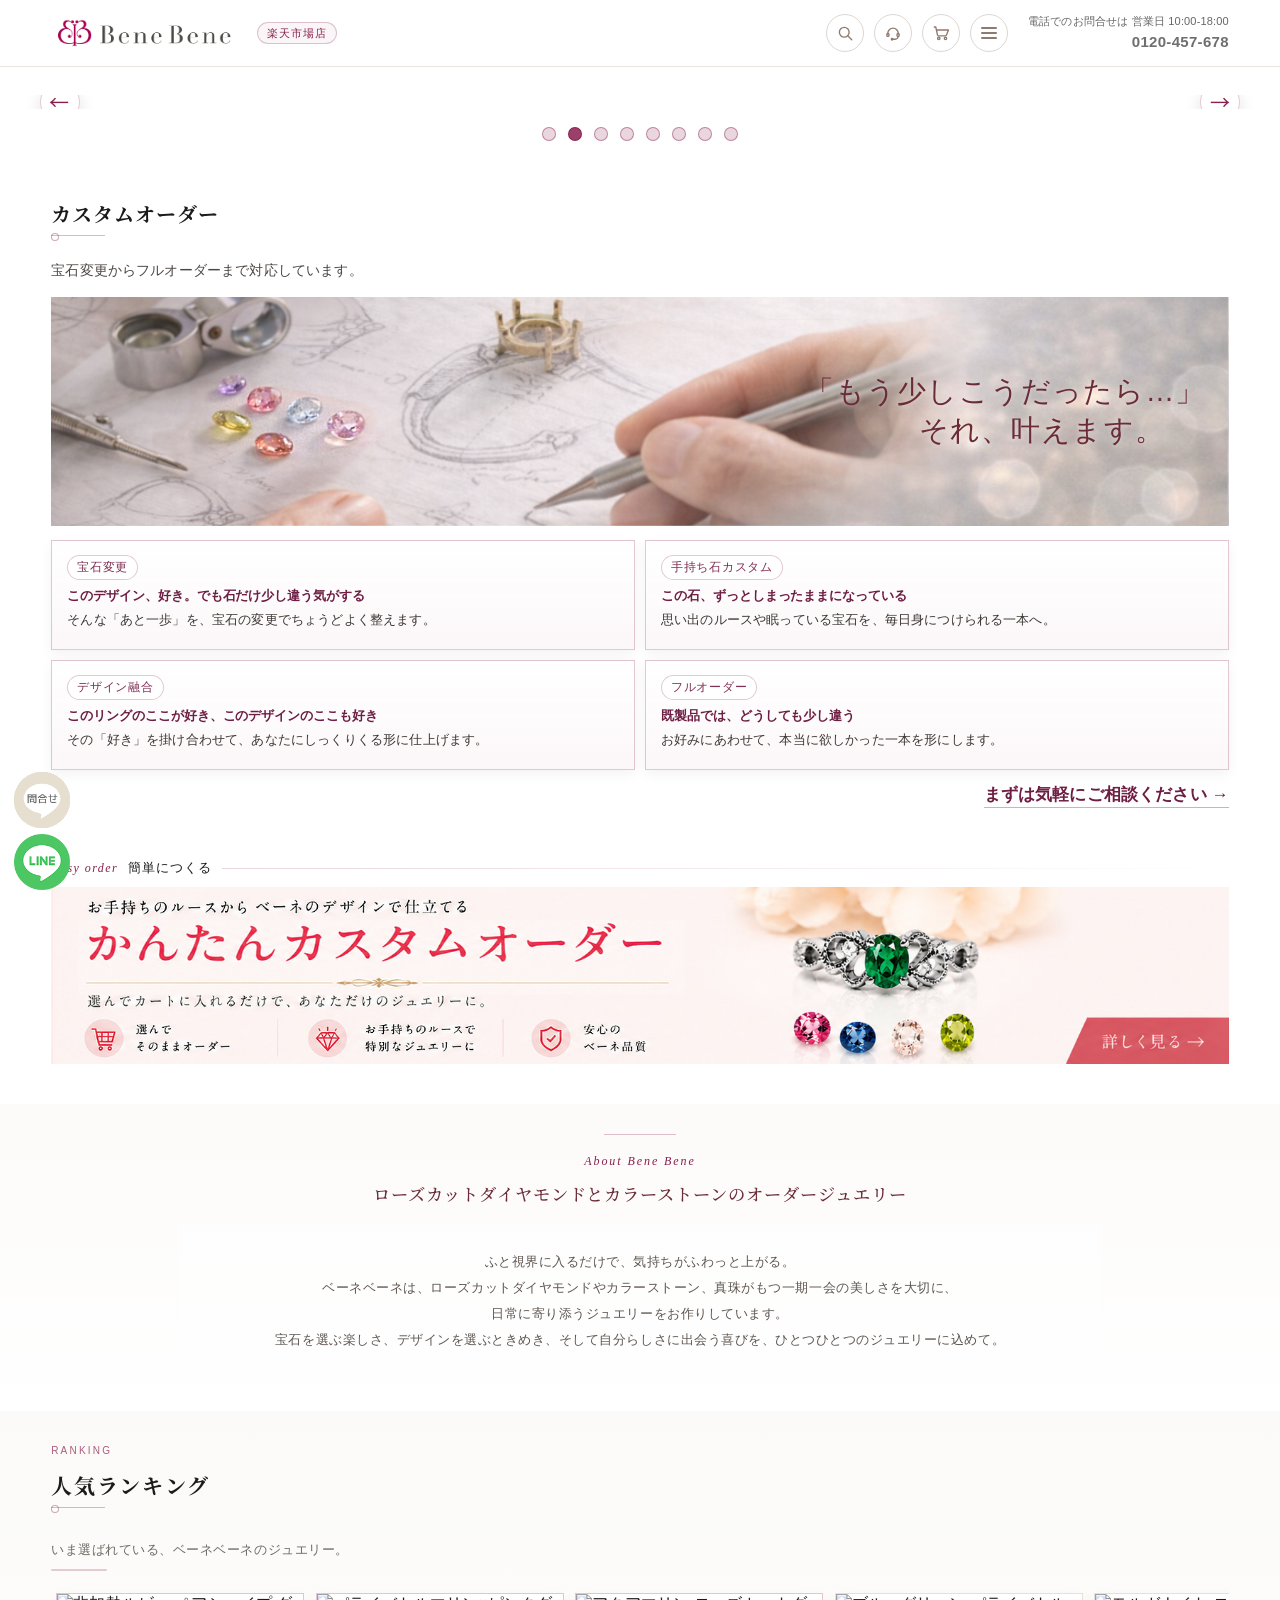
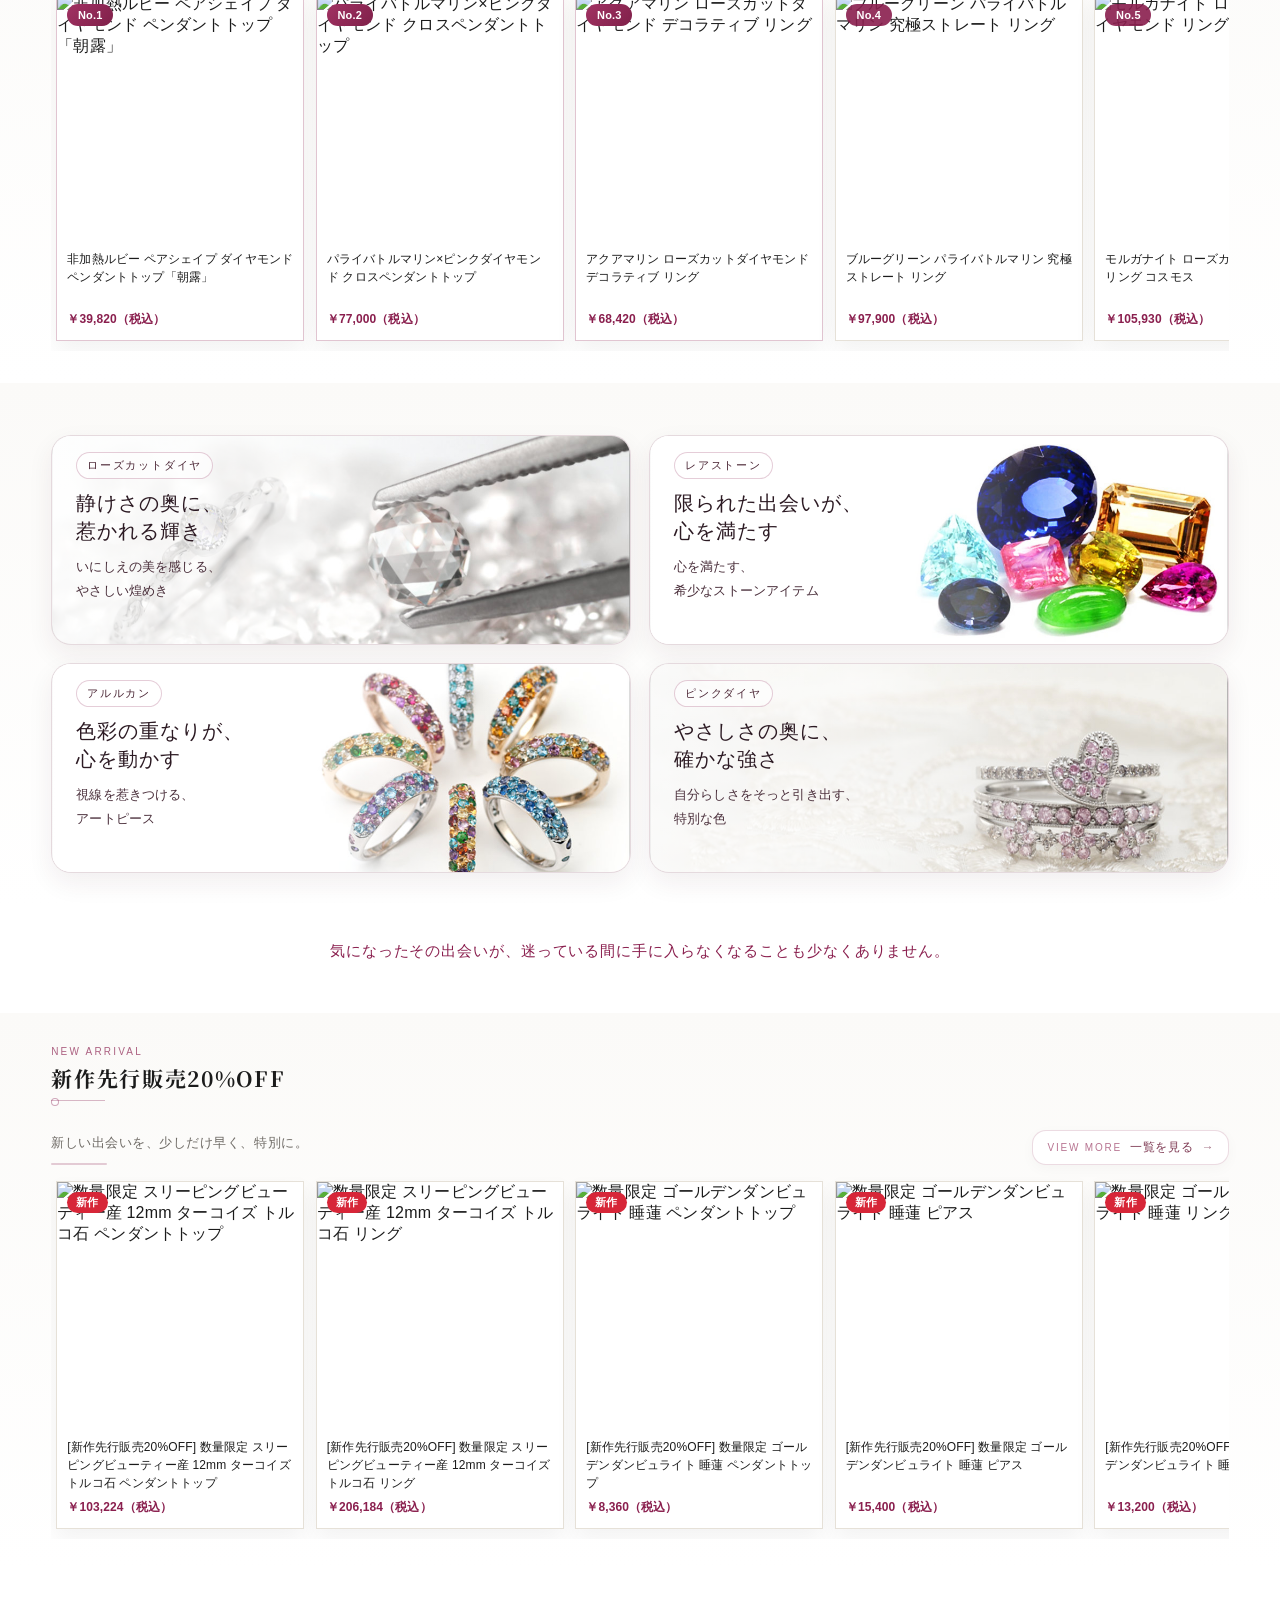
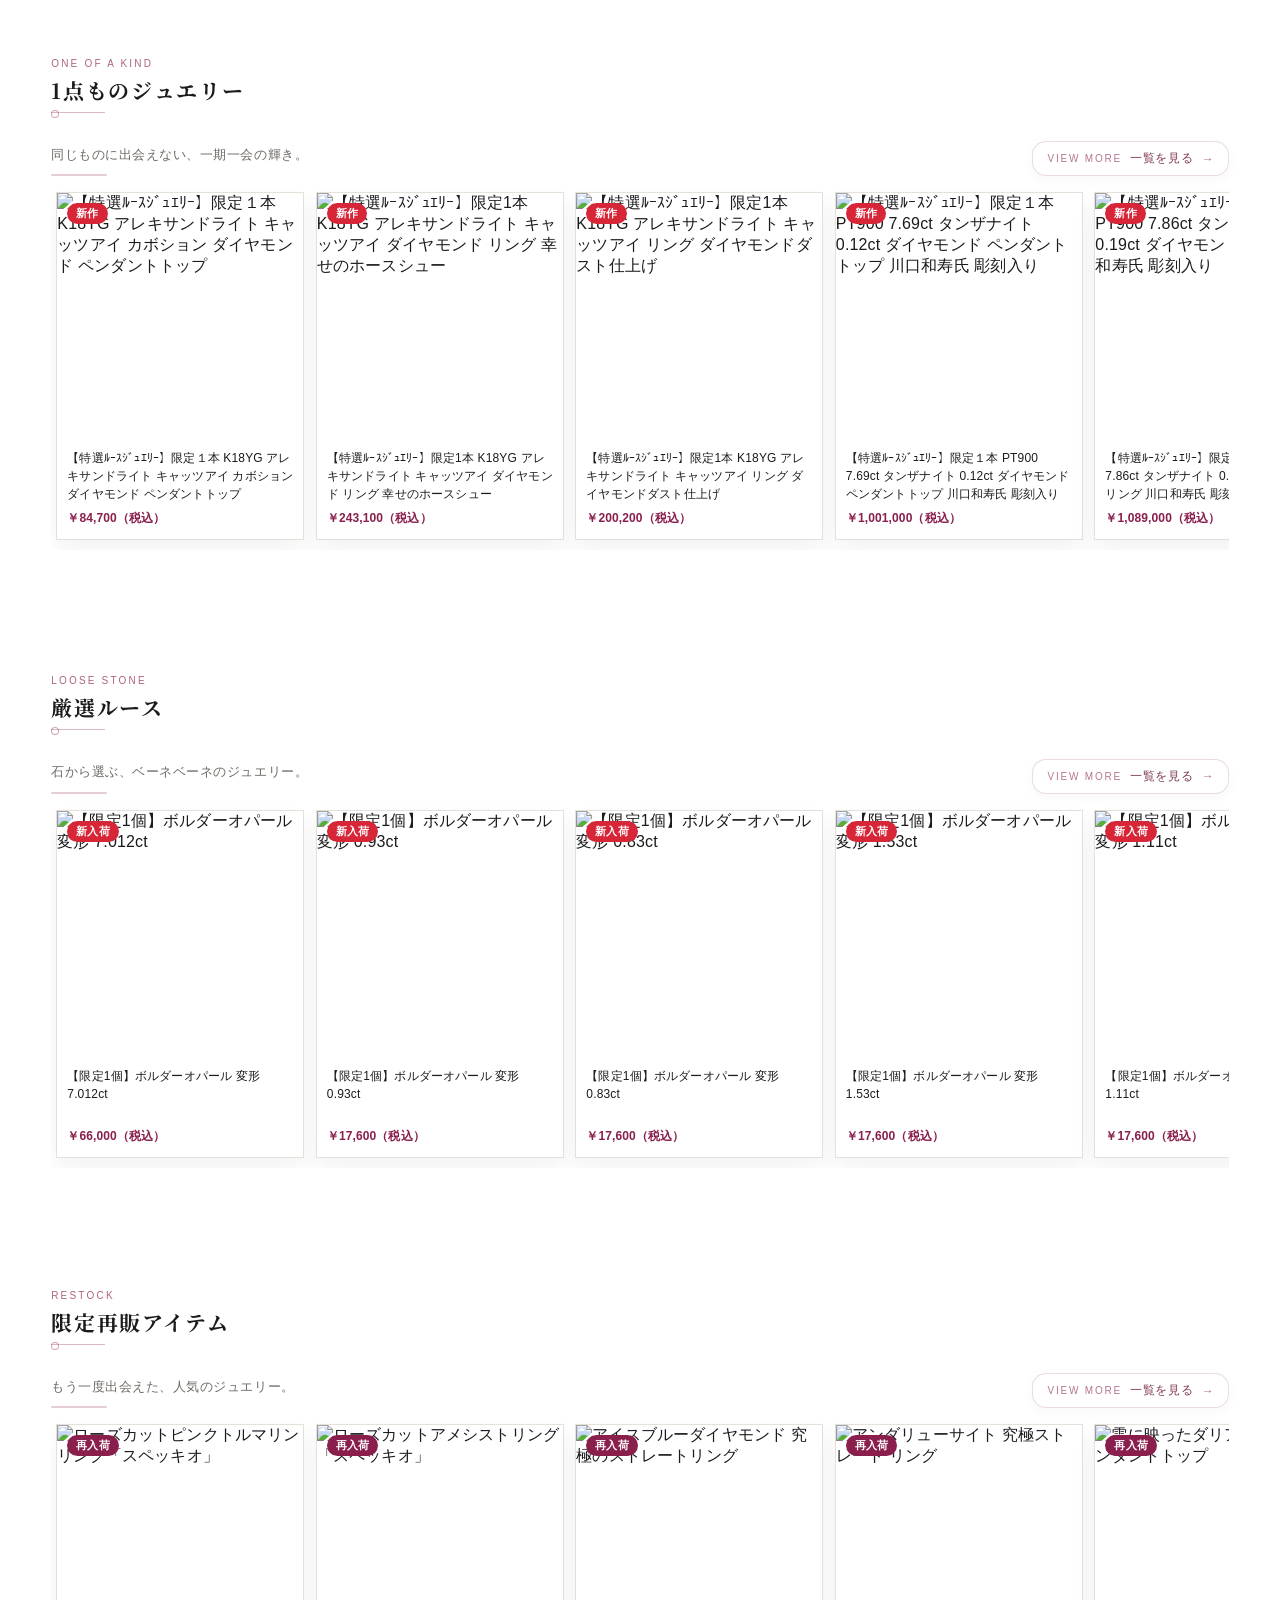
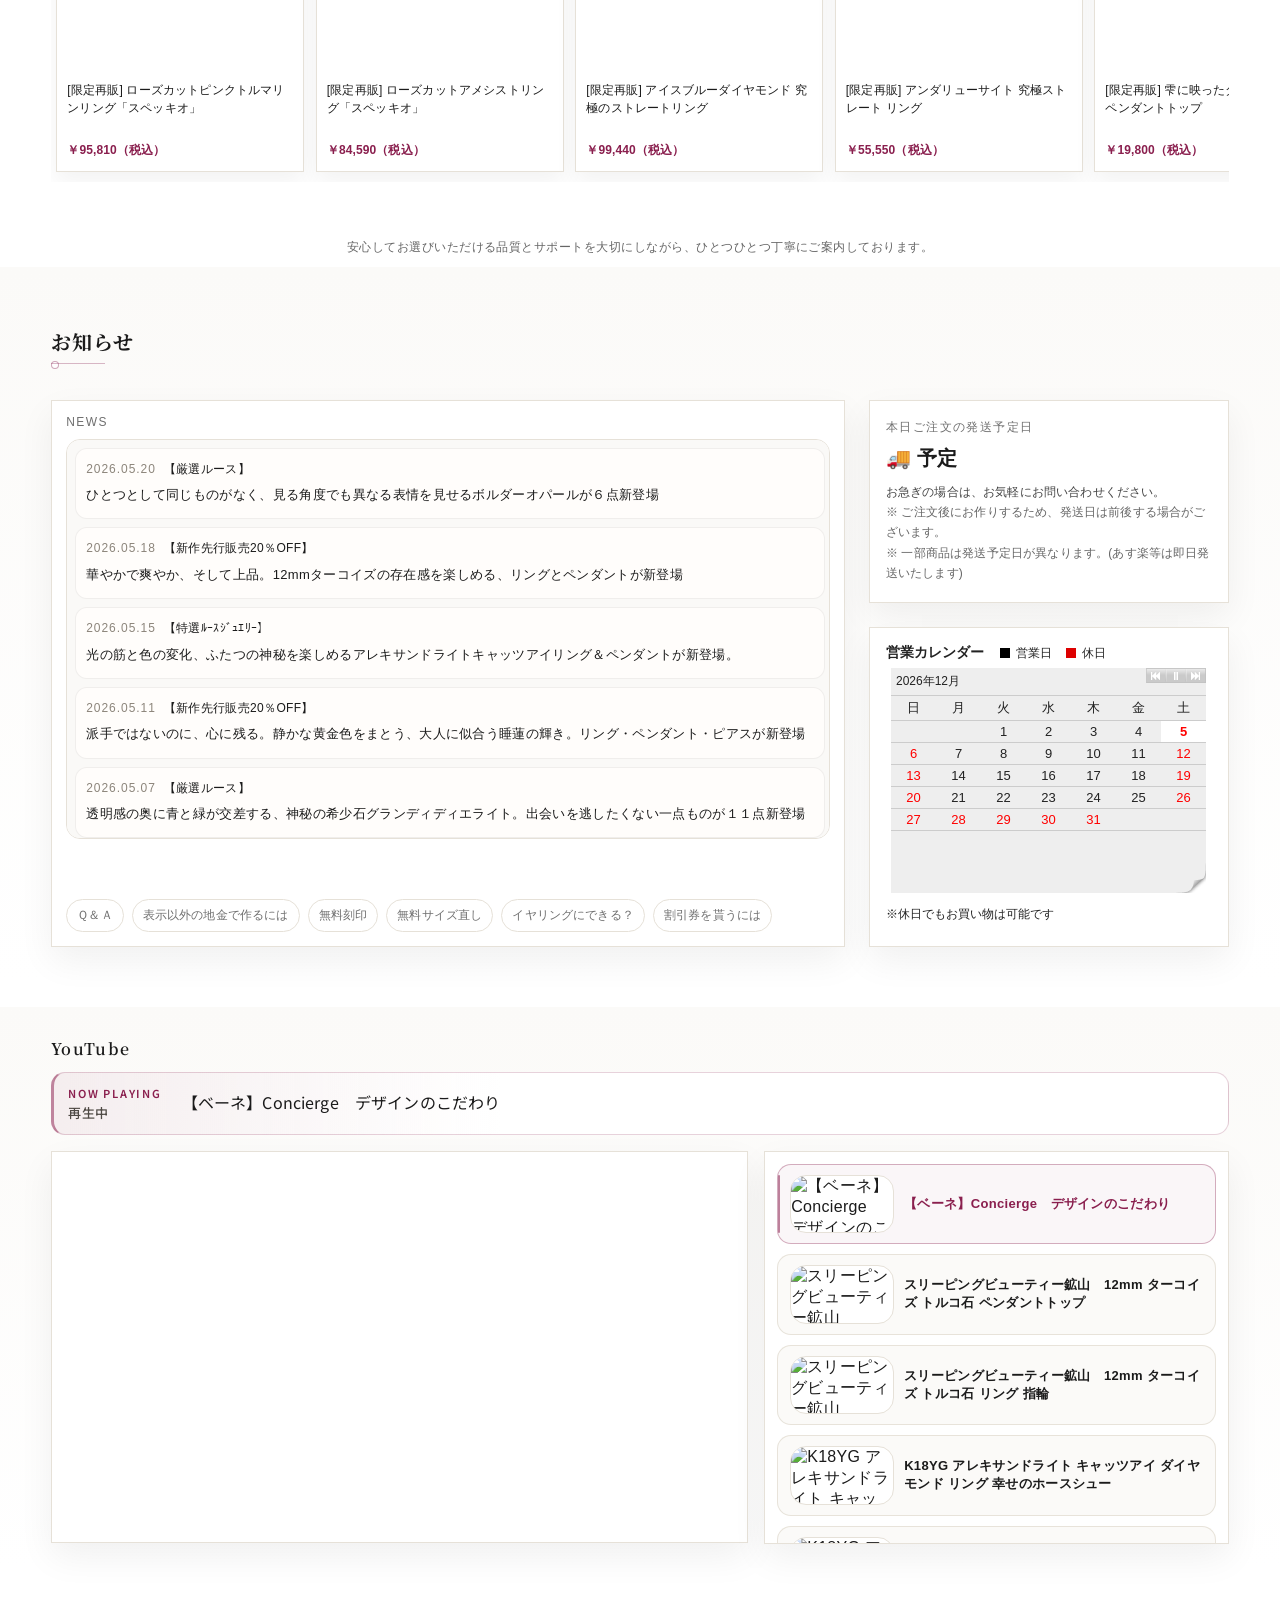
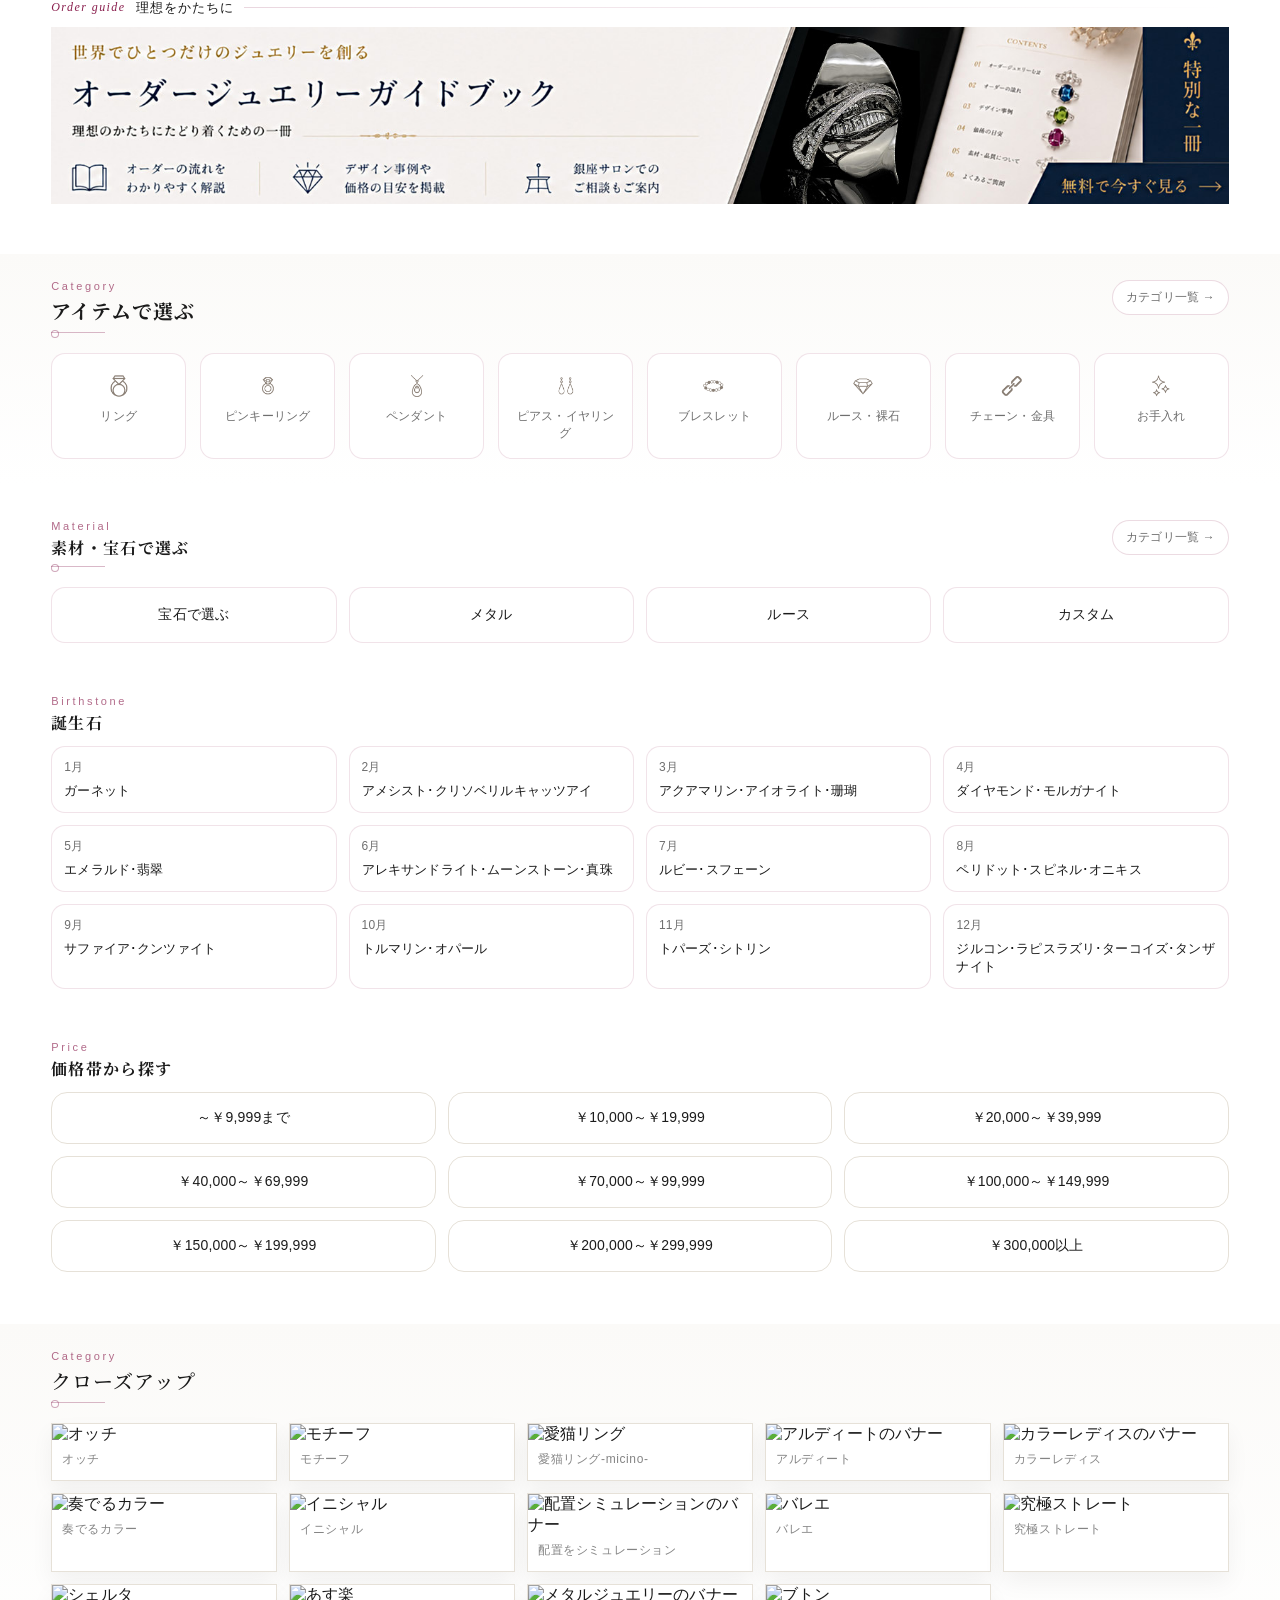
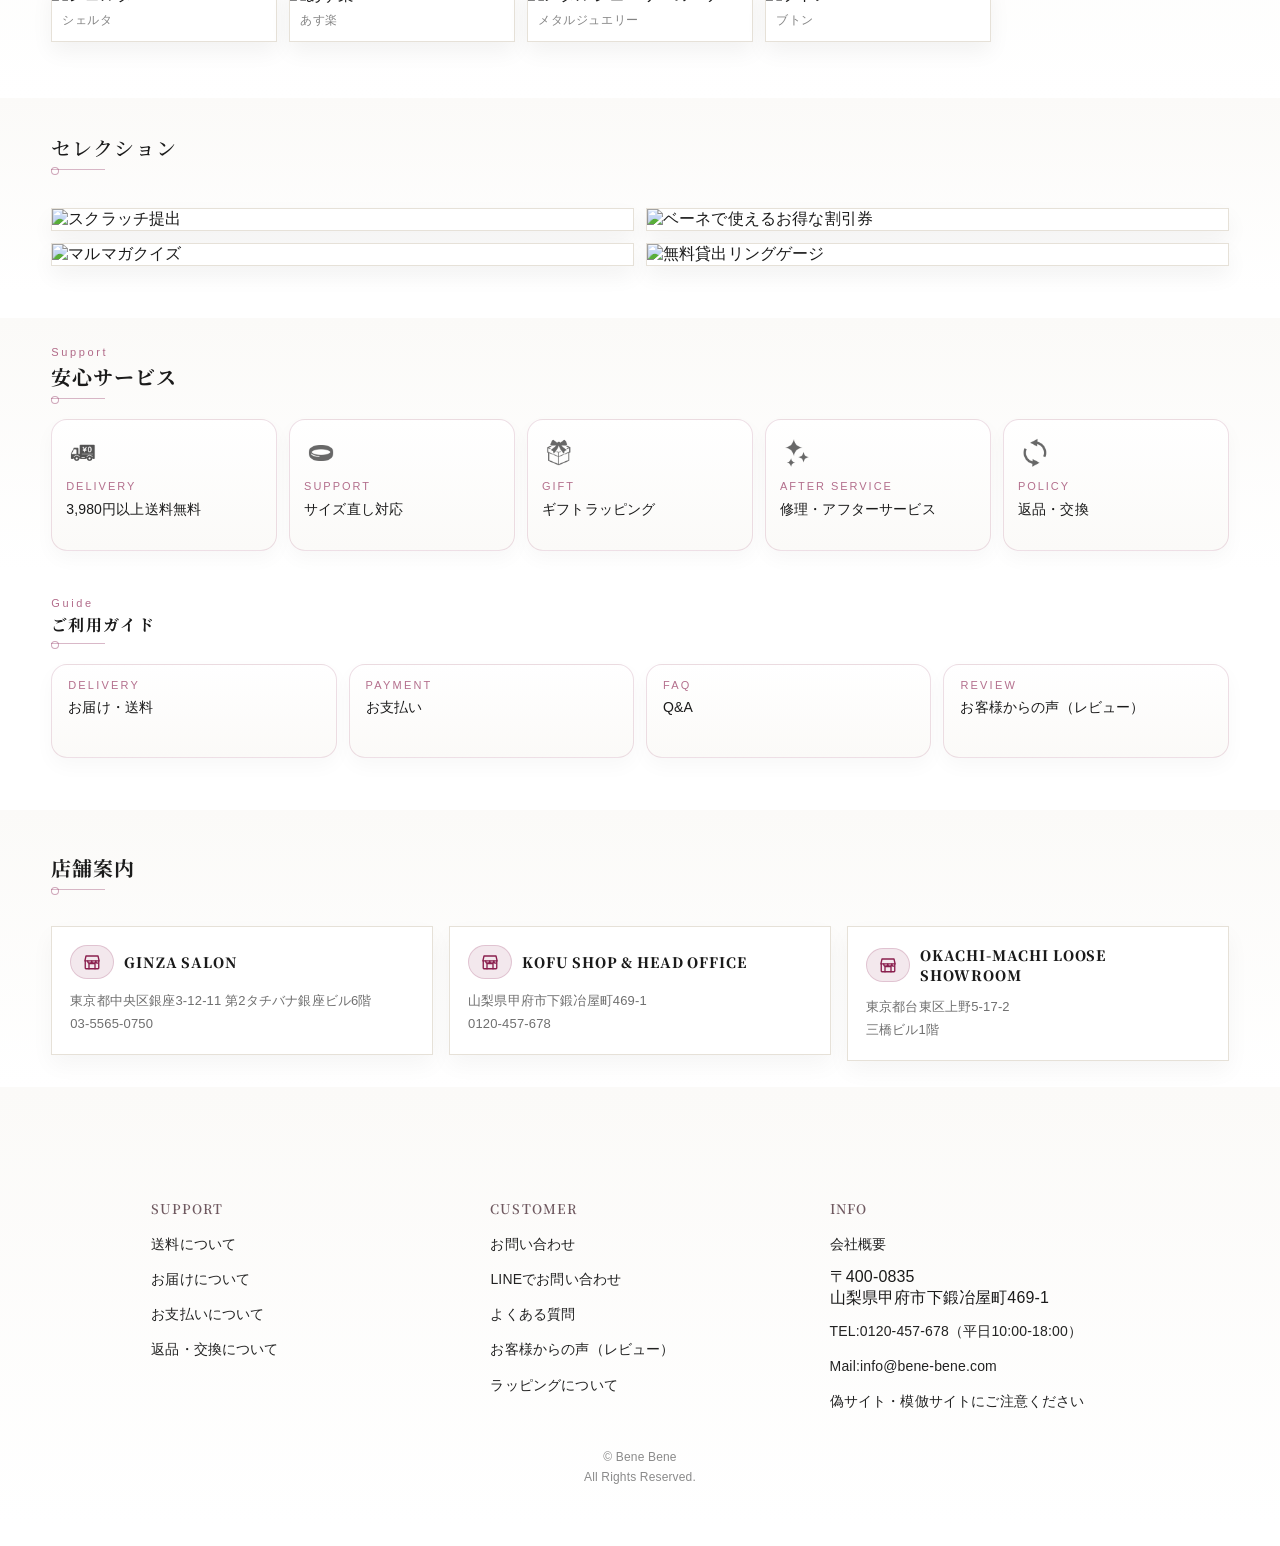
==== commit 7feeae48: "Add files via upload" ====
--- a/r-top-main/index.html
+++ b/r-top-main/index.html
@@ -130,6 +130,15 @@
 <div aria-label="メインビジュアル" class="heroRail" role="region">
 <div class="heroTrack">
 
+
+
+<a class="heroCard" href="https://www.rakuten.ne.jp/gold/bene/sp_loose.html">
+<picture>
+<source media="(min-width: 980px)" srcset="https://image.rakuten.co.jp/bene/cabinet/tao/gold/topcontent/b_260520loose_980.jpg"/>
+<img alt="厳選ルースジュエリー" loading="lazy" src="https://image.rakuten.co.jp/bene/cabinet/tao/gold/topcontent/sb_260520loose.jpg"/>
+</picture>
+</a>
+
 <a class="heroCard" href="https://www.rakuten.ne.jp/gold/bene/new_item.html">
 <picture>
 <source media="(min-width: 980px)" srcset="https://image.rakuten.co.jp/bene/cabinet/tao/gold/topcontent/b_260518_newitem.jpg"/>
@@ -152,12 +161,6 @@
 </picture>
 </a>
 
-<a class="heroCard" href="https://www.rakuten.ne.jp/gold/bene/sp_loose.html">
-<picture>
-<source media="(min-width: 980px)" srcset="https://image.rakuten.co.jp/bene/cabinet/tao/gold/topcontent/b_260507loose_980.jpg"/>
-<img alt="厳選ルースジュエリー" loading="lazy" src="https://image.rakuten.co.jp/bene/cabinet/tao/gold/topcontent/sb_260507loose.jpg"/>
-</picture>
-</a>
 
 <a class="heroCard" href="https://item.rakuten.co.jp/bene/c/0000002037/?s=4&i=1">
 <picture>
@@ -184,6 +187,8 @@
 <img alt="アルルカンジュエリー" loading="lazy" src="https://image.rakuten.co.jp/bene/cabinet/tao/gold/topcontent/sb_arleruin.jpg"/>
 </picture>
 </a>
+
+
 
 </div>
 <button aria-label="ヒーローを左へ" class="heroNav heroNavPrev hero-arrow" type="button">←</button>
@@ -552,6 +557,24 @@
 
    <div aria-label="商品一覧" class="rowScroll horizontalScroll">
 
+
+
+
+
+
+<a class="productCard rankCard" href="https://item.rakuten.co.jp/bene/26002164"><span class="rankNo isNew">新入荷</span><img alt="【限定1個】ボルダーオパール 変形 7.012ct" loading="lazy" src="https://image.rakuten.co.jp/bene/cabinet/tao/item20/26002164-01.jpg"/><p><span class="productCardTitle">【限定1個】ボルダーオパール 変形 7.012ct</span><span class="yen">￥66,000（税込）</span></p></a>
+
+<a class="productCard rankCard" href="https://item.rakuten.co.jp/bene/26002159"><span class="rankNo isNew">新入荷</span><img alt="【限定1個】ボルダーオパール 変形 0.93ct" loading="lazy" src="https://image.rakuten.co.jp/bene/cabinet/tao/item20/26002159-01.jpg"/><p><span class="productCardTitle">【限定1個】ボルダーオパール 変形 0.93ct</span><span class="yen">￥17,600（税込）</span></p></a>
+
+<a class="productCard rankCard" href="https://item.rakuten.co.jp/bene/26002160"><span class="rankNo isNew">新入荷</span><img alt="【限定1個】ボルダーオパール 変形 0.83ct" loading="lazy" src="https://image.rakuten.co.jp/bene/cabinet/tao/item20/26002160-01.jpg"/><p><span class="productCardTitle">【限定1個】ボルダーオパール 変形 0.83ct</span><span class="yen">￥17,600（税込）</span></p></a>
+
+<a class="productCard rankCard" href="https://item.rakuten.co.jp/bene/26002161"><span class="rankNo isNew">新入荷</span><img alt="【限定1個】ボルダーオパール 変形 1.53ct" loading="lazy" src="https://image.rakuten.co.jp/bene/cabinet/tao/item20/26002161-01.jpg"/><p><span class="productCardTitle">【限定1個】ボルダーオパール 変形 1.53ct</span><span class="yen">￥17,600（税込）</span></p></a>
+
+<a class="productCard rankCard" href="https://item.rakuten.co.jp/bene/26002162"><span class="rankNo isNew">新入荷</span><img alt="【限定1個】ボルダーオパール 変形 1.11ct" loading="lazy" src="https://image.rakuten.co.jp/bene/cabinet/tao/item20/26002162-01.jpg"/><p><span class="productCardTitle">【限定1個】ボルダーオパール 変形 1.11ct</span><span class="yen">￥17,600（税込）</span></p></a>
+
+<a class="productCard rankCard" href="https://item.rakuten.co.jp/bene/26002163"><span class="rankNo isNew">新入荷</span><img alt="【限定1個】ボルダーオパール 変形 1.6ct" loading="lazy" src="https://image.rakuten.co.jp/bene/cabinet/tao/item20/26002163-01.jpg"/><p><span class="productCardTitle">【限定1個】ボルダーオパール 変形 1.6ct</span><span class="yen">￥17,600（税込）</span></p></a>
+
+
   <a class="productCard rankCard" href="https://item.rakuten.co.jp/bene/22012630-001">
     <span class="rankNo isNew">新入荷</span>
     <img src="https://image.rakuten.co.jp/bene/cabinet/tao/item20/22012630-001-01.jpg" loading="lazy" alt="グランディディエライト オーバル 0.45ct">
@@ -660,35 +683,9 @@
     <p><span class="productCardTitle">【限定1個】大粒ハート 21mm ロンドンブルートパーズ 38.97ct</span><span class="yen">￥106,700（税込）</span></p>
   </a>
 
-  <a class="productCard rankCard" href="https://item.rakuten.co.jp/bene/26000938">
-    <span class="rankNo isNew">新入荷</span>
-    <img src="https://image.rakuten.co.jp/bene/cabinet/tao/item20/26000938-01.jpg" loading="lazy" alt="フラワースター ルチルクオーツ 4.55ct">
-    <p><span class="productCardTitle">【限定1個】フラワースター ルチルクオーツ 4.55ct</span><span class="yen">￥15,400（税込）</span></p>
-  </a>
-
-  <a class="productCard rankCard" href="https://item.rakuten.co.jp/bene/26000939">
-    <span class="rankNo isNew">新入荷</span>
-    <img src="https://image.rakuten.co.jp/bene/cabinet/tao/item20/26000939-01.jpg" loading="lazy" alt="フラワースター ルチルクオーツ 4.69ct">
-    <p><span class="productCardTitle">【限定1個】フラワースター ルチルクオーツ 4.69ct</span><span class="yen">￥15,400（税込）</span></p>
-  </a>
-
-  <a class="productCard rankCard" href="https://item.rakuten.co.jp/bene/26000940">
-    <span class="rankNo isNew">新入荷</span>
-    <img src="https://image.rakuten.co.jp/bene/cabinet/tao/item20/26000940-01.jpg" loading="lazy" alt="フラワースター ルチルクオーツ 6.09ct">
-    <p><span class="productCardTitle">【限定1個】フラワースター ルチルクオーツ 6.09ct</span><span class="yen">￥15,400（税込）</span></p>
-  </a>
-
-  <a class="productCard rankCard" href="https://item.rakuten.co.jp/bene/26000941">
-    <span class="rankNo isNew">新入荷</span>
-    <img src="https://image.rakuten.co.jp/bene/cabinet/tao/item20/26000941-01.jpg" loading="lazy" alt="フラワースター ルチルクオーツ 3.98ct">
-    <p><span class="productCardTitle">【限定1個】フラワースター ルチルクオーツ 3.98ct</span><span class="yen">￥15,400（税込）</span></p>
-  </a>
-
-  <a class="productCard rankCard" href="https://item.rakuten.co.jp/bene/26000942">
-    <span class="rankNo isNew">新入荷</span>
-    <img src="https://image.rakuten.co.jp/bene/cabinet/tao/item20/26000942-01.jpg" loading="lazy" alt="フラワースター ルチルクオーツ 4.03ct">
-    <p><span class="productCardTitle">【限定1個】フラワースター ルチルクオーツ 4.03ct</span><span class="yen">￥15,400（税込）</span></p>
-  </a>
+
+
+
 
 </div>
 
@@ -776,6 +773,15 @@
 <button aria-label="上へ" class="newsBtn up" type="button"><svg aria-hidden="true" viewbox="0 0 24 24"><path d="M18 15l-6-6-6 6"></path></svg></button>
 <div class="news-list-wrap">
 <div aria-label="ニュース一覧" class="newsList news-list" role="list">
+
+
+
+<a href="https://www.rakuten.ne.jp/gold/bene/sp_loose.html" class="newsItem" role="listitem">
+<div class="newsItem__meta"><time class="newsItem__date" datetime="2026-05-07">2026.05.20</time><span class="newsItem__category">【厳選ルース】</span></div>
+<div class="newsItem__body"><span class="newsItem__text newsItem__text--pc">ひとつとして同じものがなく、見る角度でも異なる表情を見せるボルダーオパールが６点新登場</span><span class="newsItem__text newsItem__text--sp">ボルダーオパール6点登場</span></div>
+</a>
+
+
 
 
 <a href="https://www.rakuten.ne.jp/gold/bene/new_item.html" class="newsItem" role="listitem">
@@ -1857,7 +1863,7 @@
 <div class="drawerTop">
   <div class="drawerShopLabel">
     <span class="drawerShopLabel__brand">ジュエリー工房ベーネベーネ</span>
-    <span class="drawerShopLabel__shop">楽天市場店</span>
+    <span class="drawerShopLabel__shop drawerShopLabel__storeName">楽天市場店</span>
   </div>
   <div class="drawerPhoneMeta">電話でのお問合せは　営業日 10:00-18:00</div>
   <a aria-label="電話をかける" class="drawerPhoneNum" href="tel:0120457678">0120-457-678</a>
--- a/r-top-main/styles.css
+++ b/r-top-main/styles.css
@@ -2472,7 +2472,8 @@
   }
 
   .drawerShopLabel__brand,
-  .drawerShopLabel__shop{
+  .drawerShopLabel__shop,
+  .drawerShopLabel__storeName{
     display:block;
   }
 
@@ -2485,7 +2486,8 @@
     line-height:1.45;
   }
 
-  .drawerShopLabel__shop{
+  .drawerShopLabel__shop,
+  .drawerShopLabel__storeName{
     font-size:12px;
     font-weight:400;
     line-height:1.45;
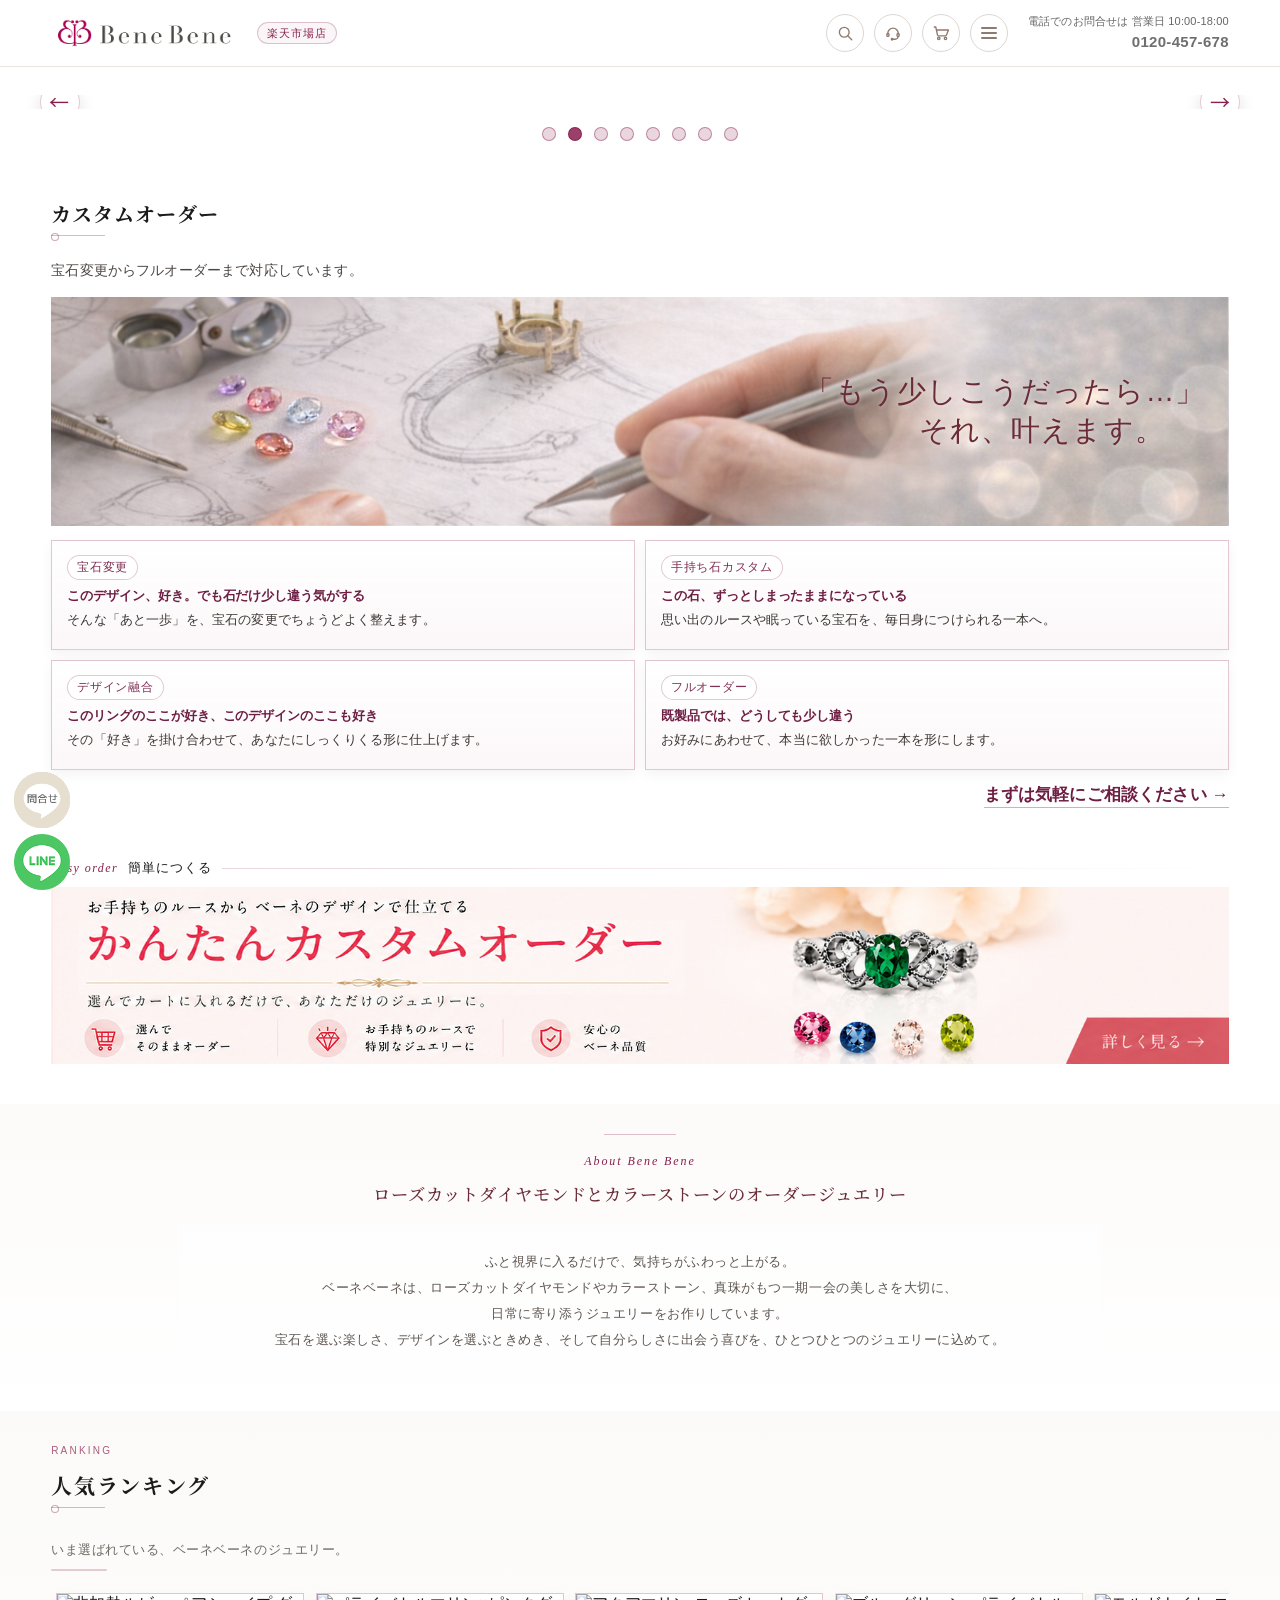
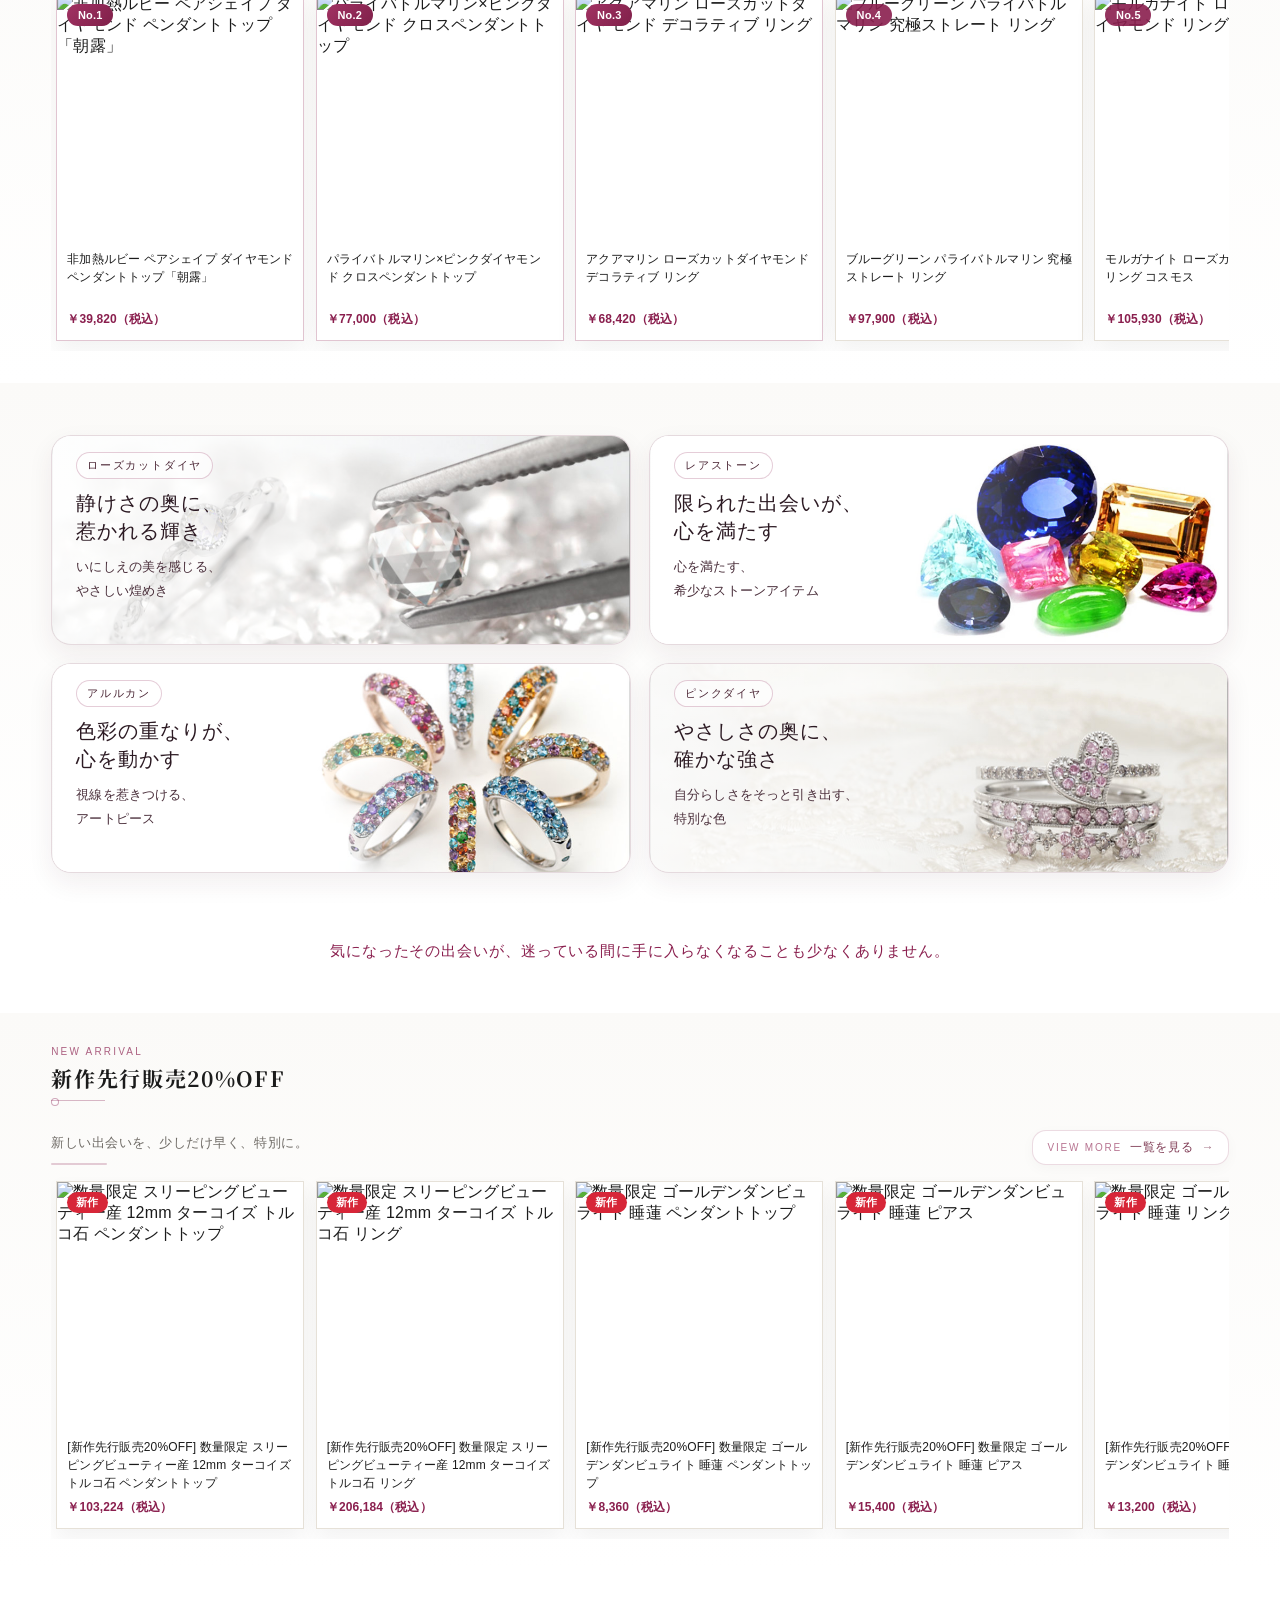
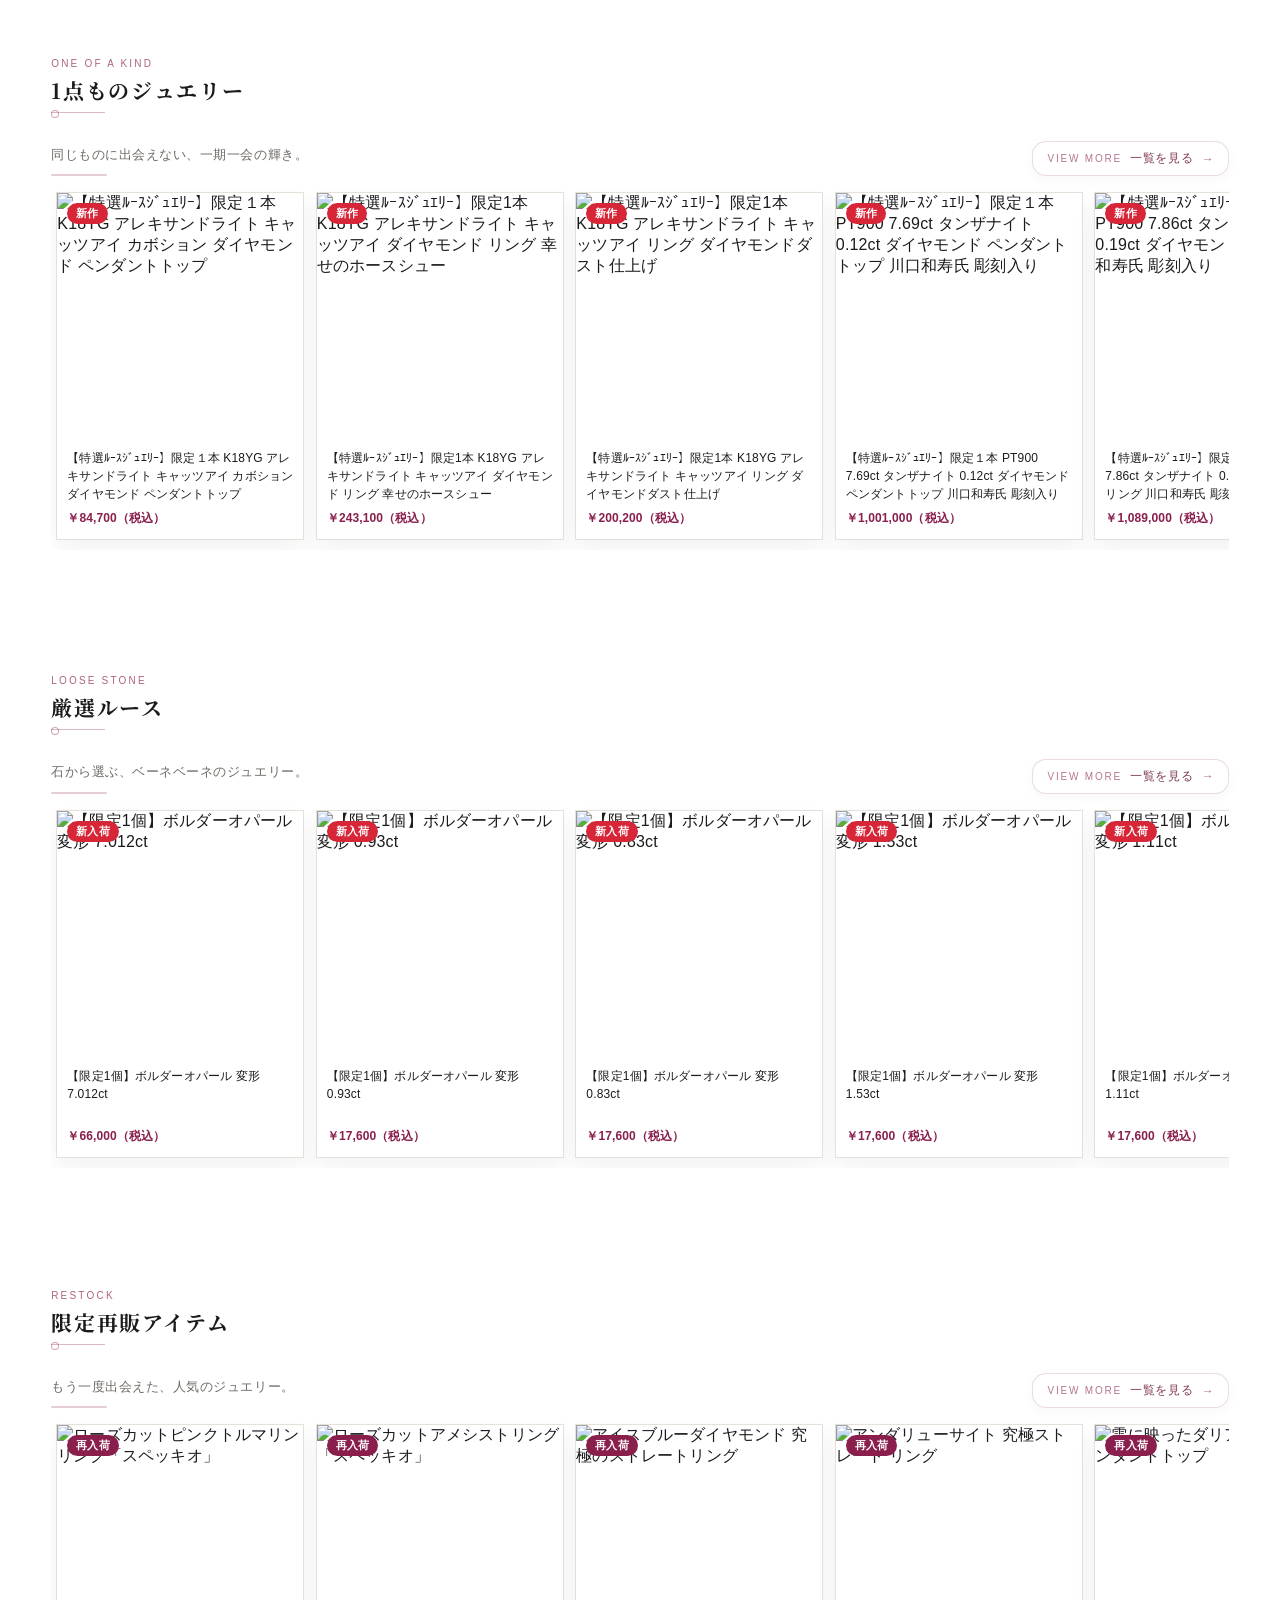
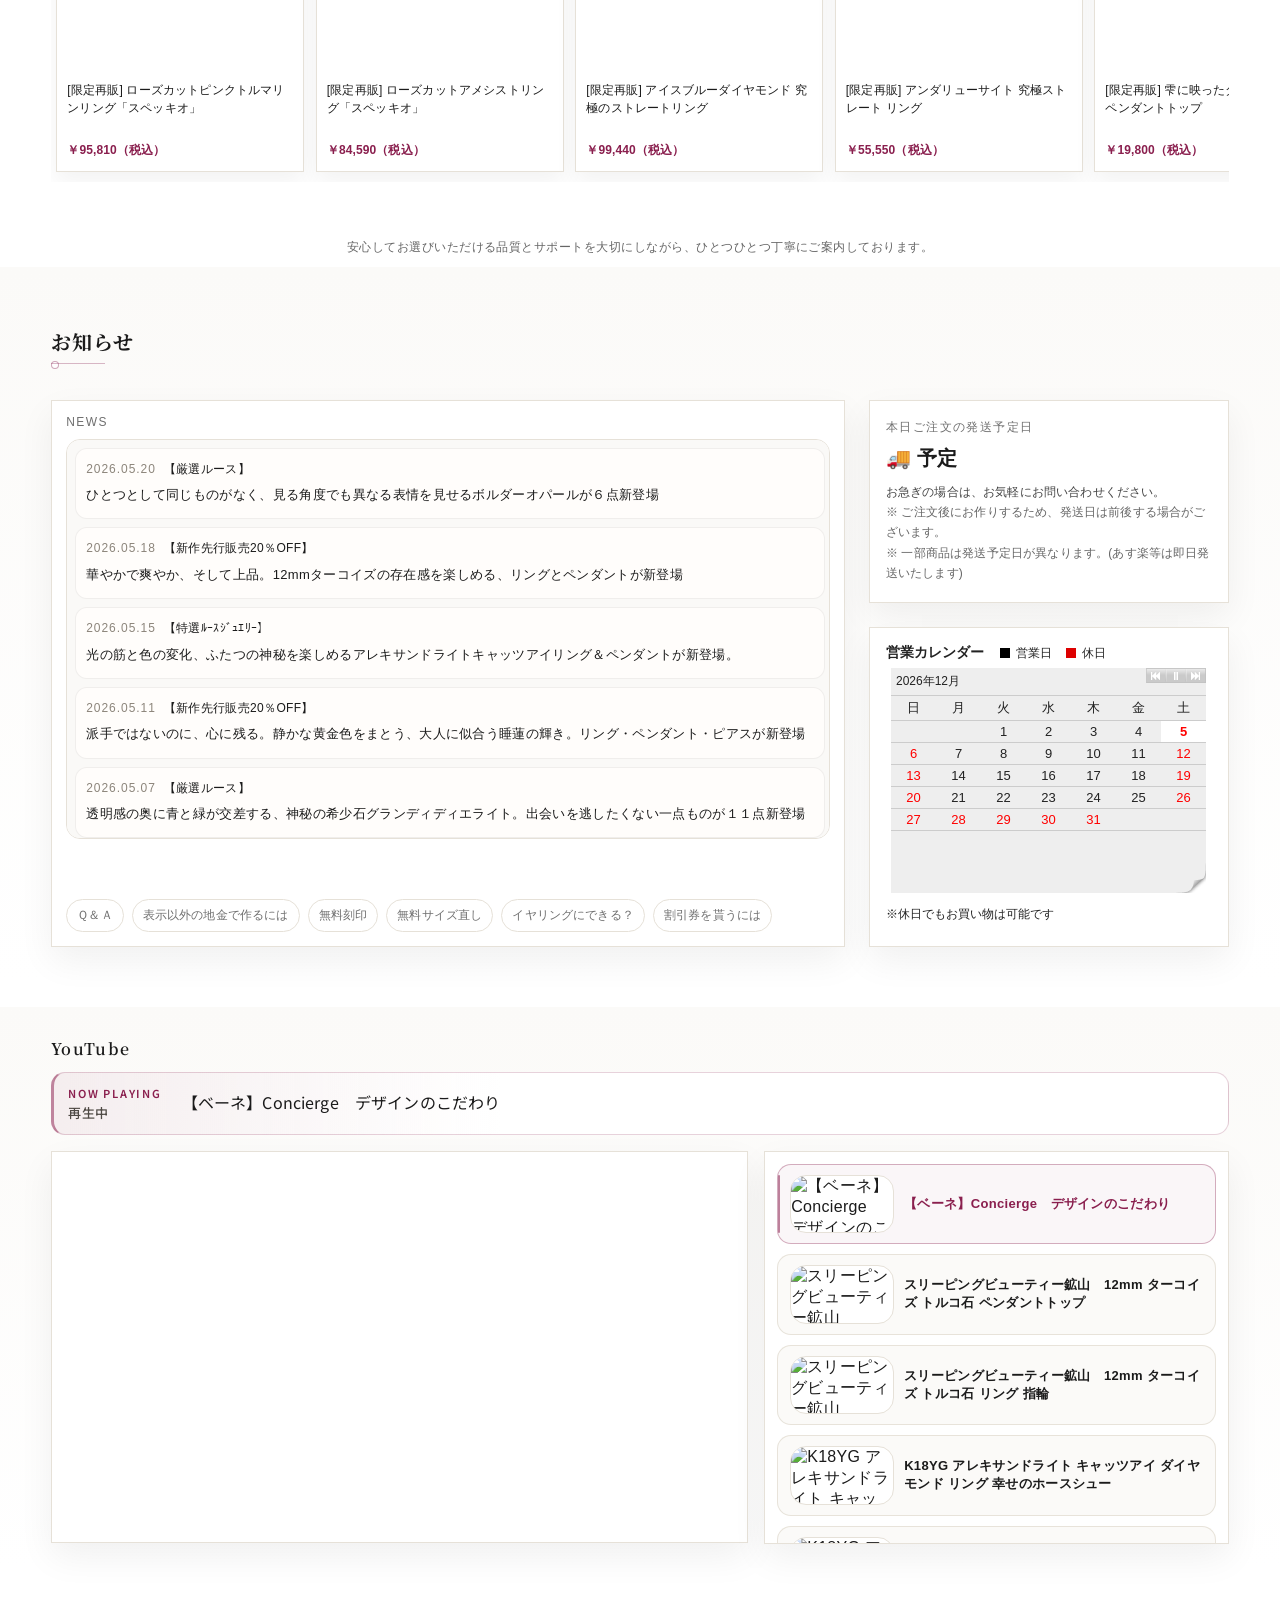
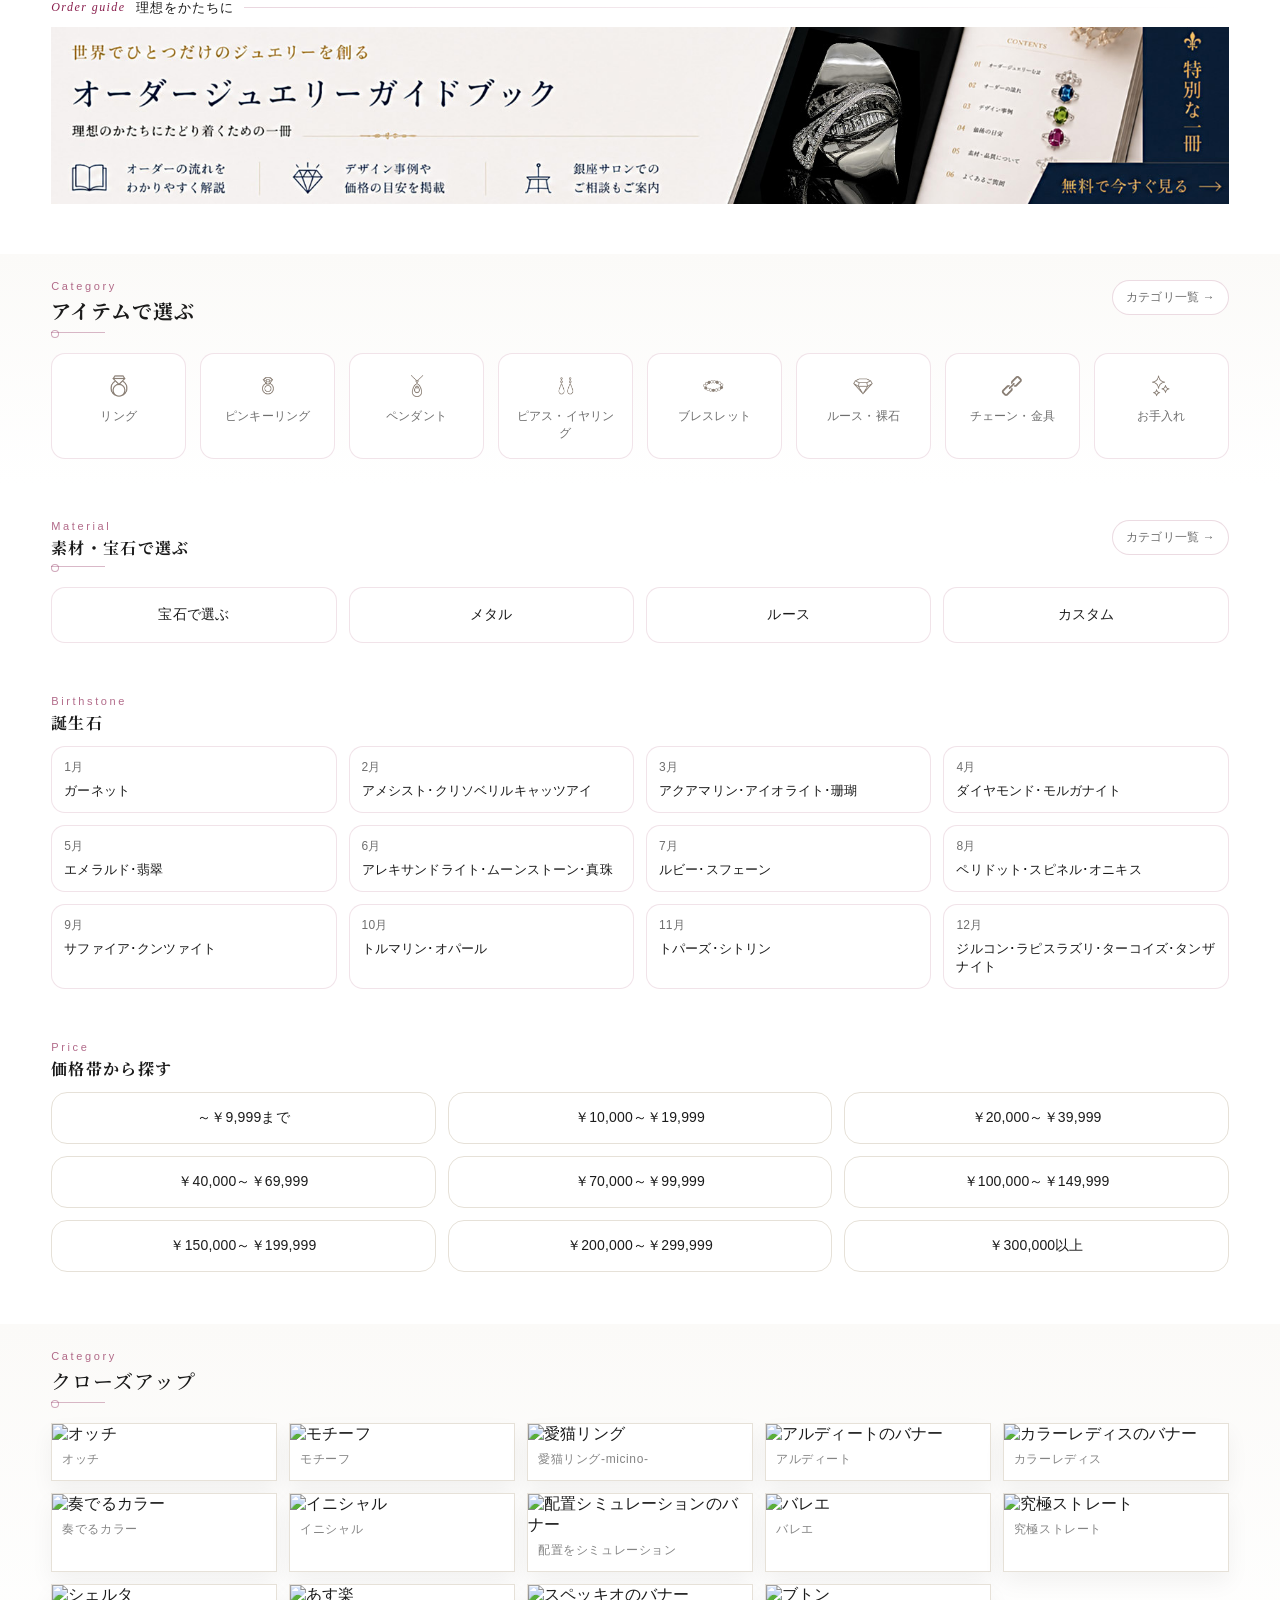
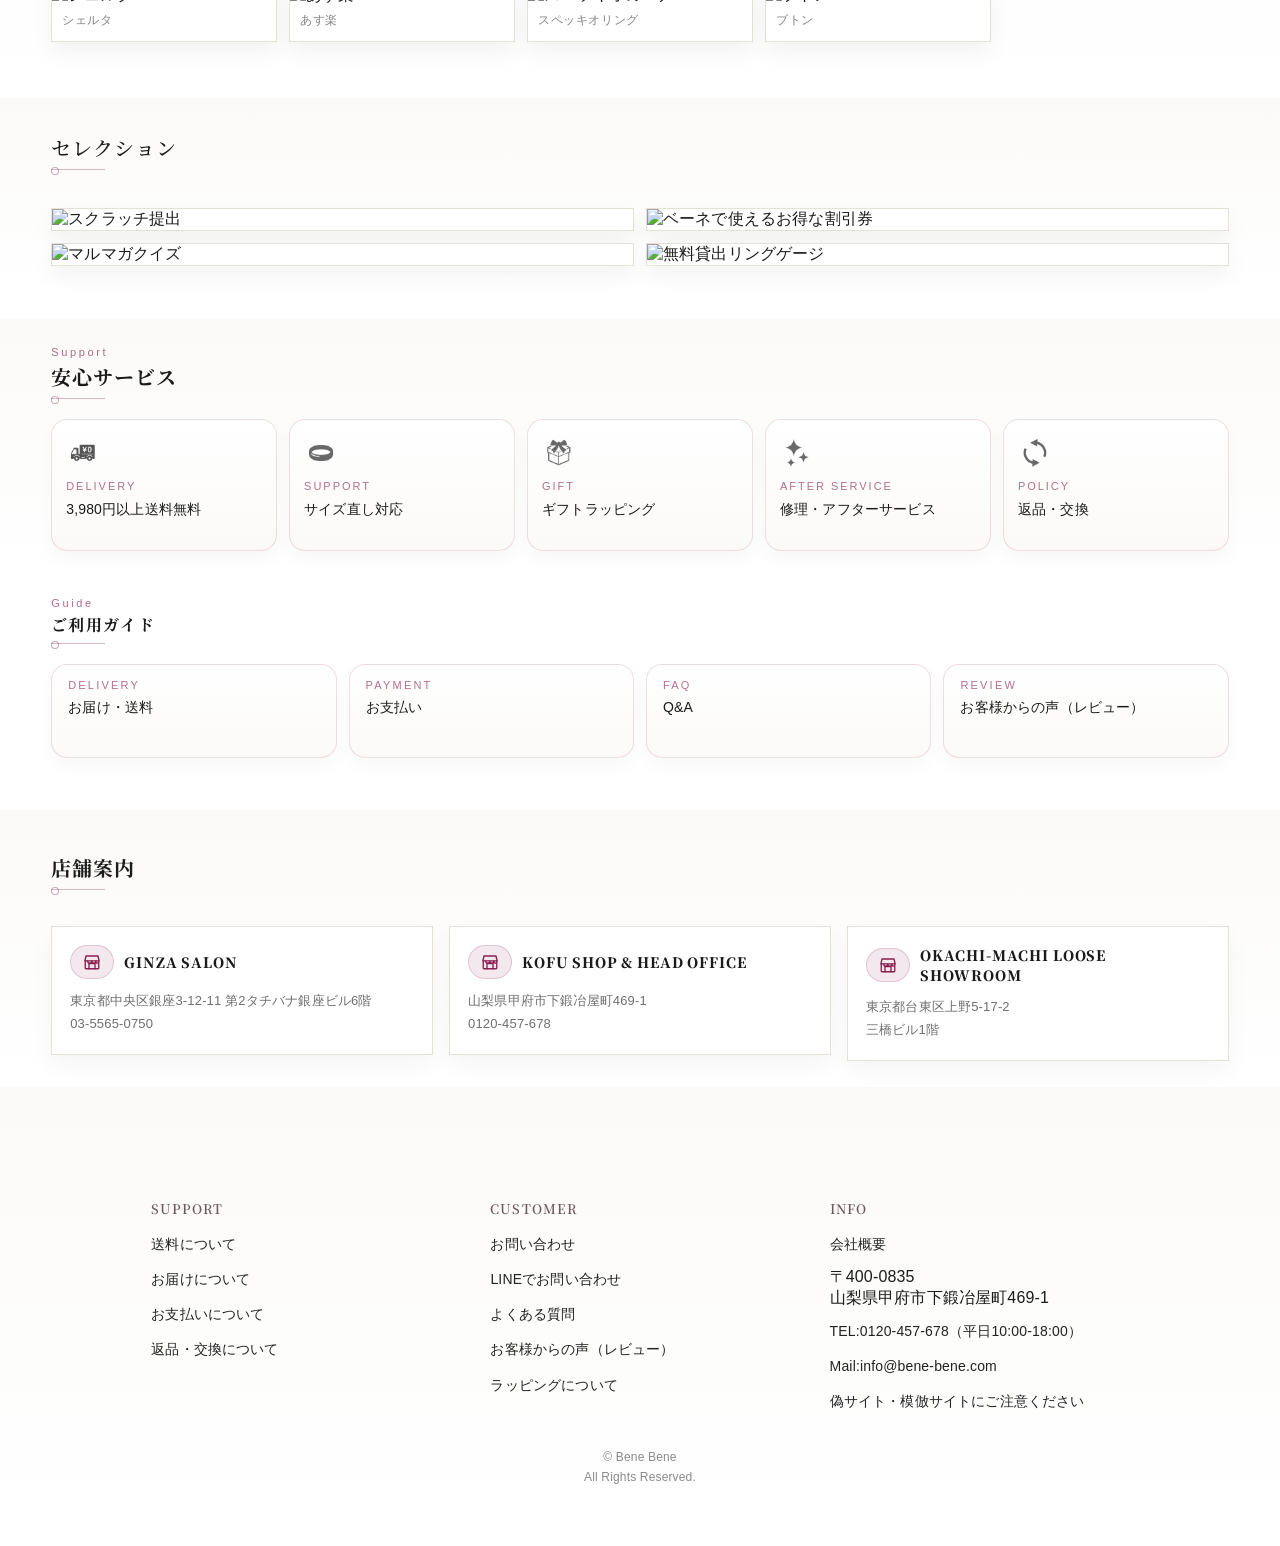
==== commit 6ba9e6fe: "Add files via upload" ====
--- a/r-top-main/index.html
+++ b/r-top-main/index.html
@@ -1205,7 +1205,10 @@
 <div class="categoryHead"><span class="sectionLabel sectionLabel--soft">Category</span><h2 class="h2 sectionTitle sectionTitle--catalog">クローズアップ</h2></div>
 </div>
 <div class="cardGrid closeupGrid">
-<a class="itemCard closeupCard" href="https://www.rakuten.ne.jp/gold/bene/metal"><span class="img closeupImageWrap"><img alt="メタルジュエリーのバナー" loading="lazy" src="https://image.rakuten.co.jp/bene/cabinet/tao/gold/banner/nt_metal.jpg"/></span><p class="featureCaption">メタルジュエリー</p></a>
+
+
+<a class="itemCard closeupCard" href="https://item.rakuten.co.jp/bene/c/0000002212/"><span class="img closeupImageWrap"><img alt="スペッキオのバナー" loading="lazy" src="https://image.rakuten.co.jp/bene/cabinet/tao/gold/banner/lt_specchio.jpg"/></span><p class="featureCaption">スペッキオリング</p></a>
+
 <a class="itemCard closeupCard" href="https://item.rakuten.co.jp/bene/c/0000001874/"><span class="img closeupImageWrap"><img alt="アルディートのバナー" loading="lazy" src="https://image.rakuten.co.jp/bene/cabinet/tao/gold/banner/nt_190507_ardito.jpg"/></span><p class="featureCaption">アルディート</p></a>
 <a class="itemCard closeupCard" href="https://item.rakuten.co.jp/bene/c/0000000407/"><span class="img closeupImageWrap"><img alt="カラーレディスのバナー" loading="lazy" src="https://shop.bene-bene.com/bene_img/nt_colorladys.jpg"/></span><p class="featureCaption">カラーレディス</p></a>
 <a class="itemCard closeupCard" href="https://item.rakuten.co.jp/bene/c/0000001866/"><span class="img closeupImageWrap"><img alt="配置シミュレーションのバナー" loading="lazy" src="https://image.rakuten.co.jp/bene/cabinet/tao/gold/banner/lt_scustomjw.gif"/></span><p class="featureCaption">配置をシミュレーション</p></a>
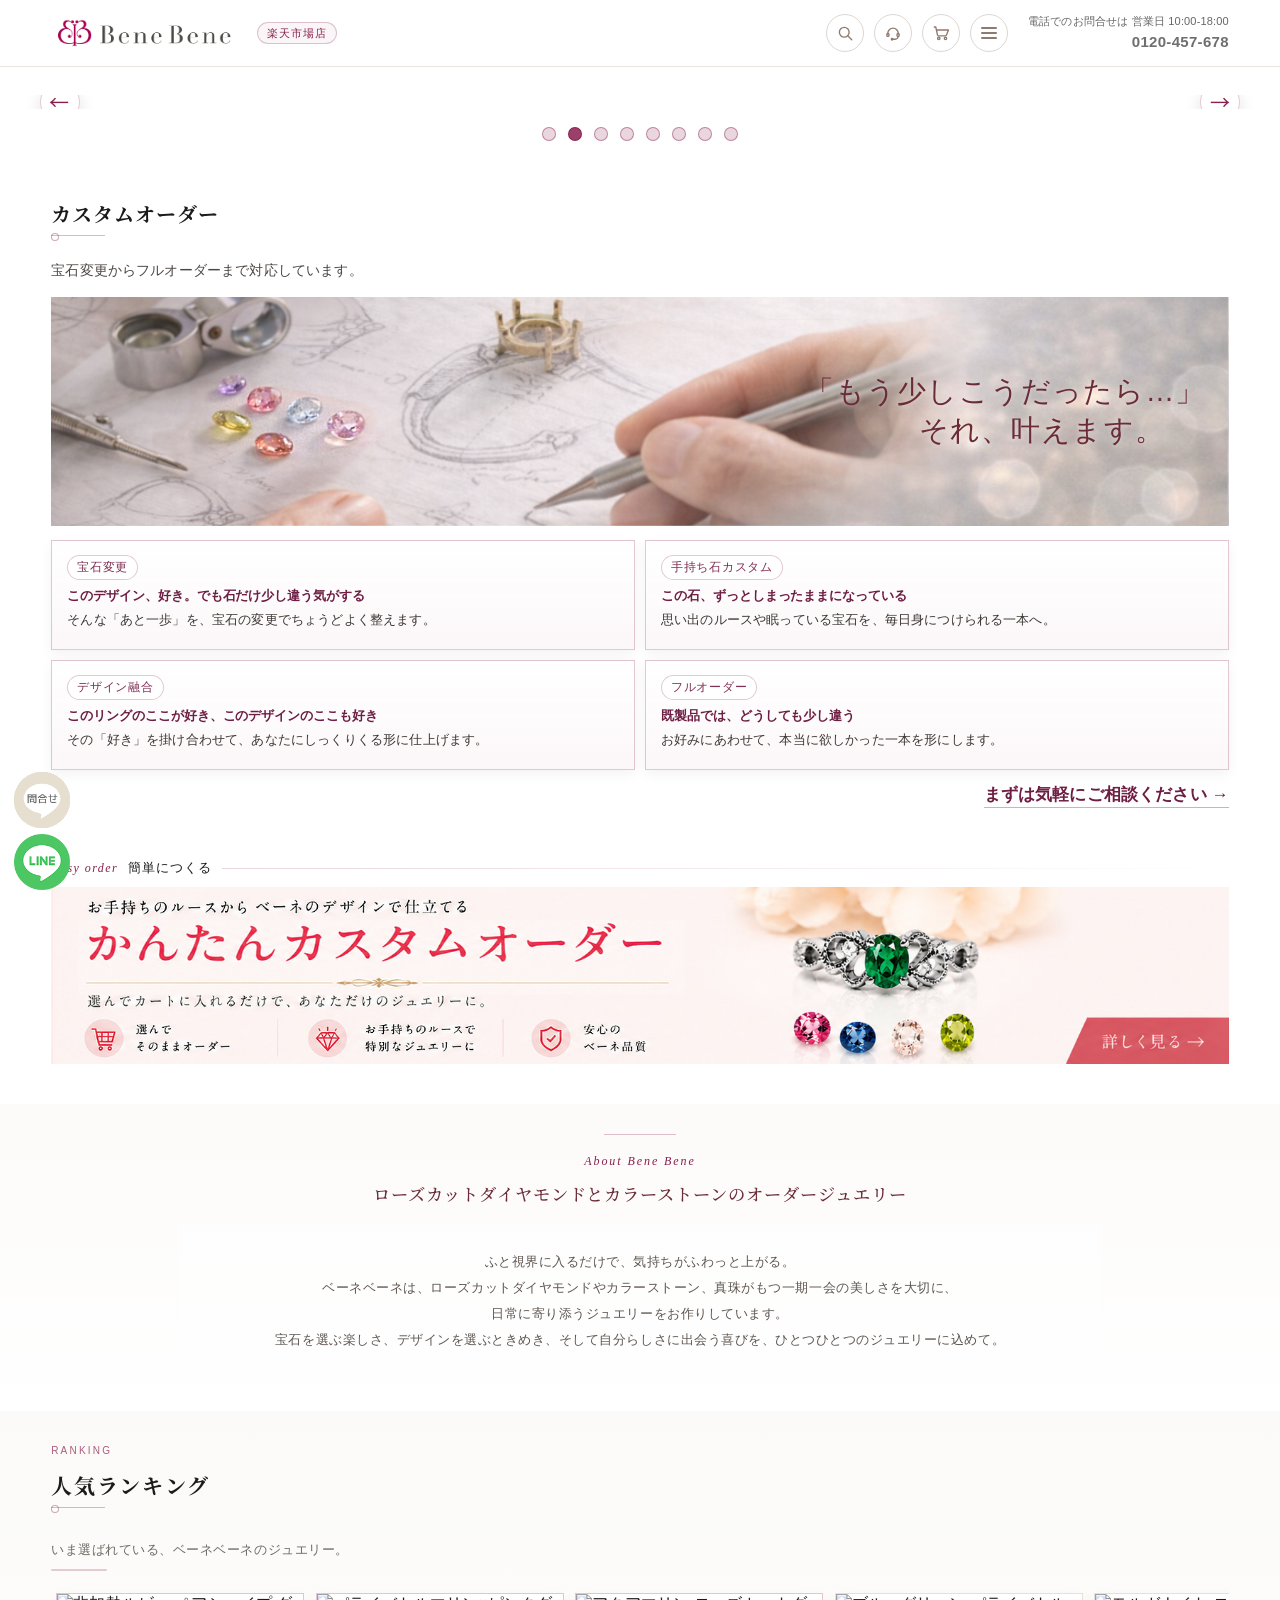
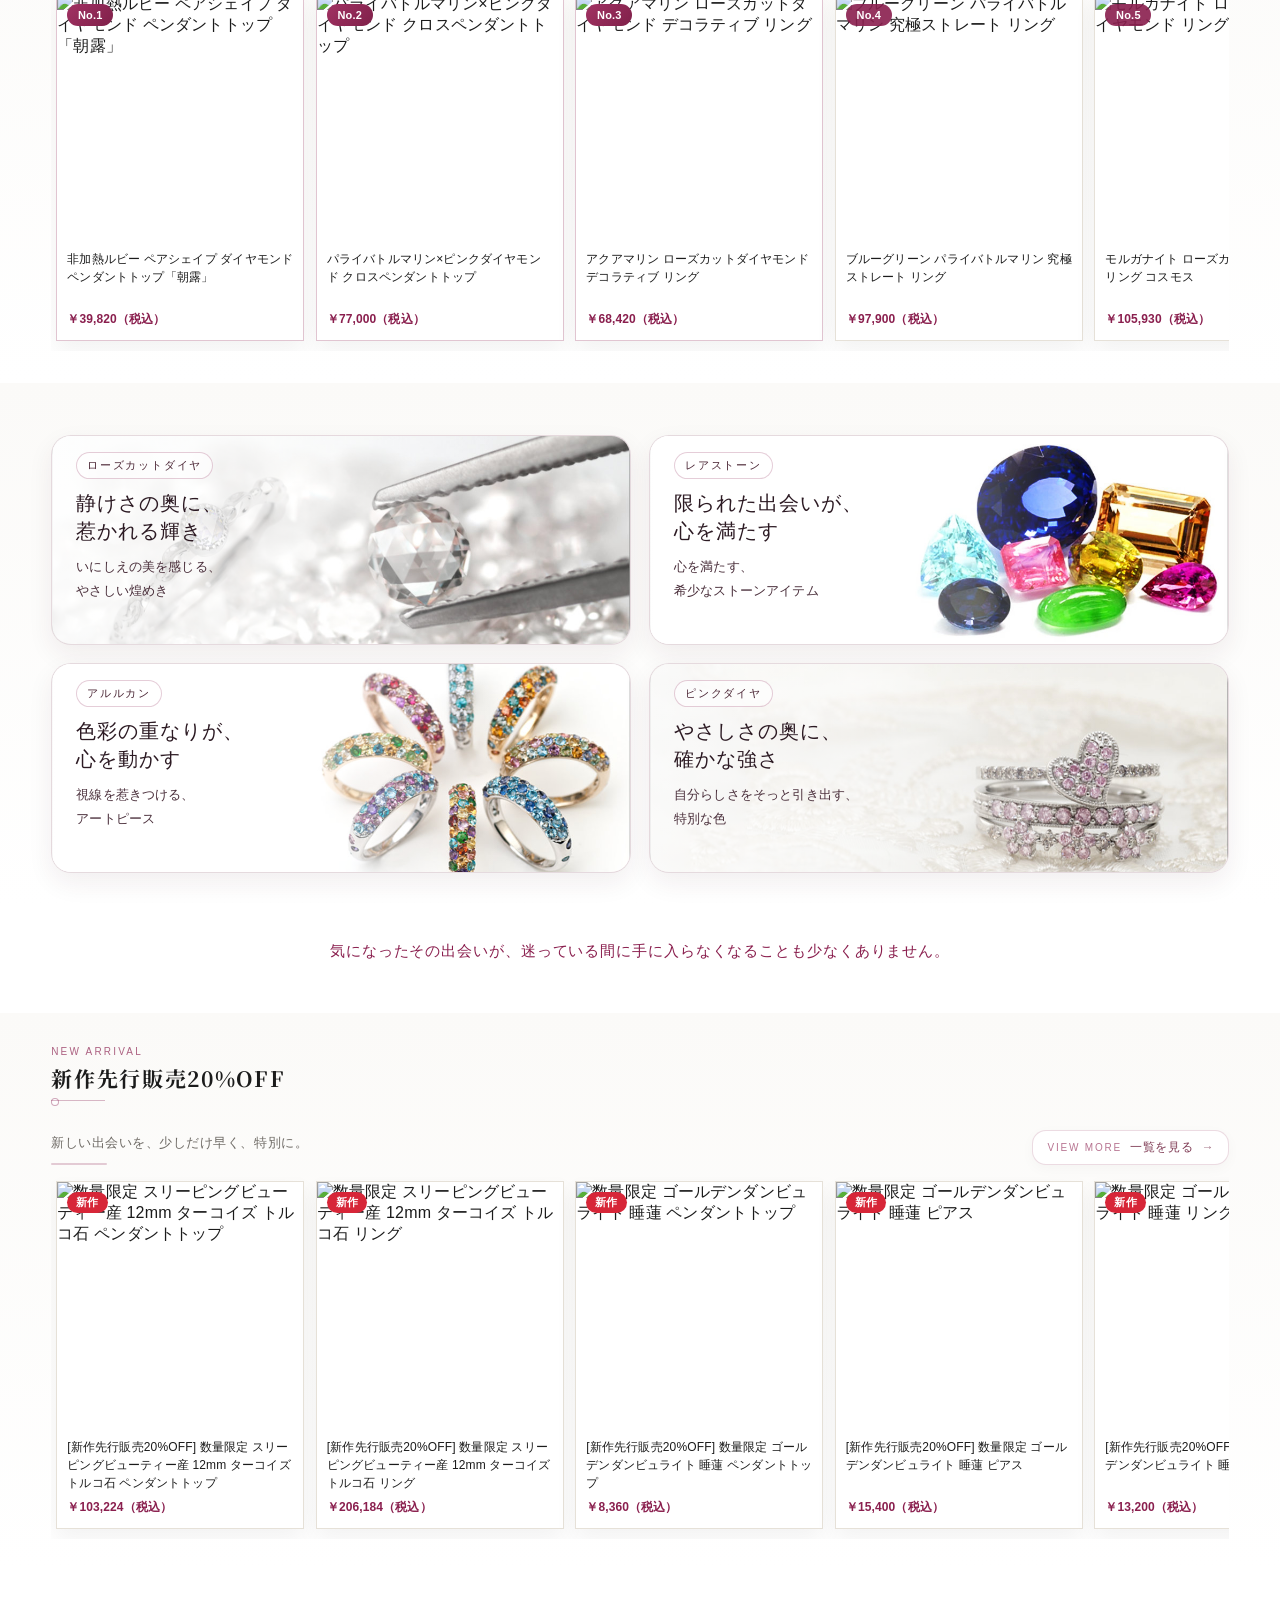
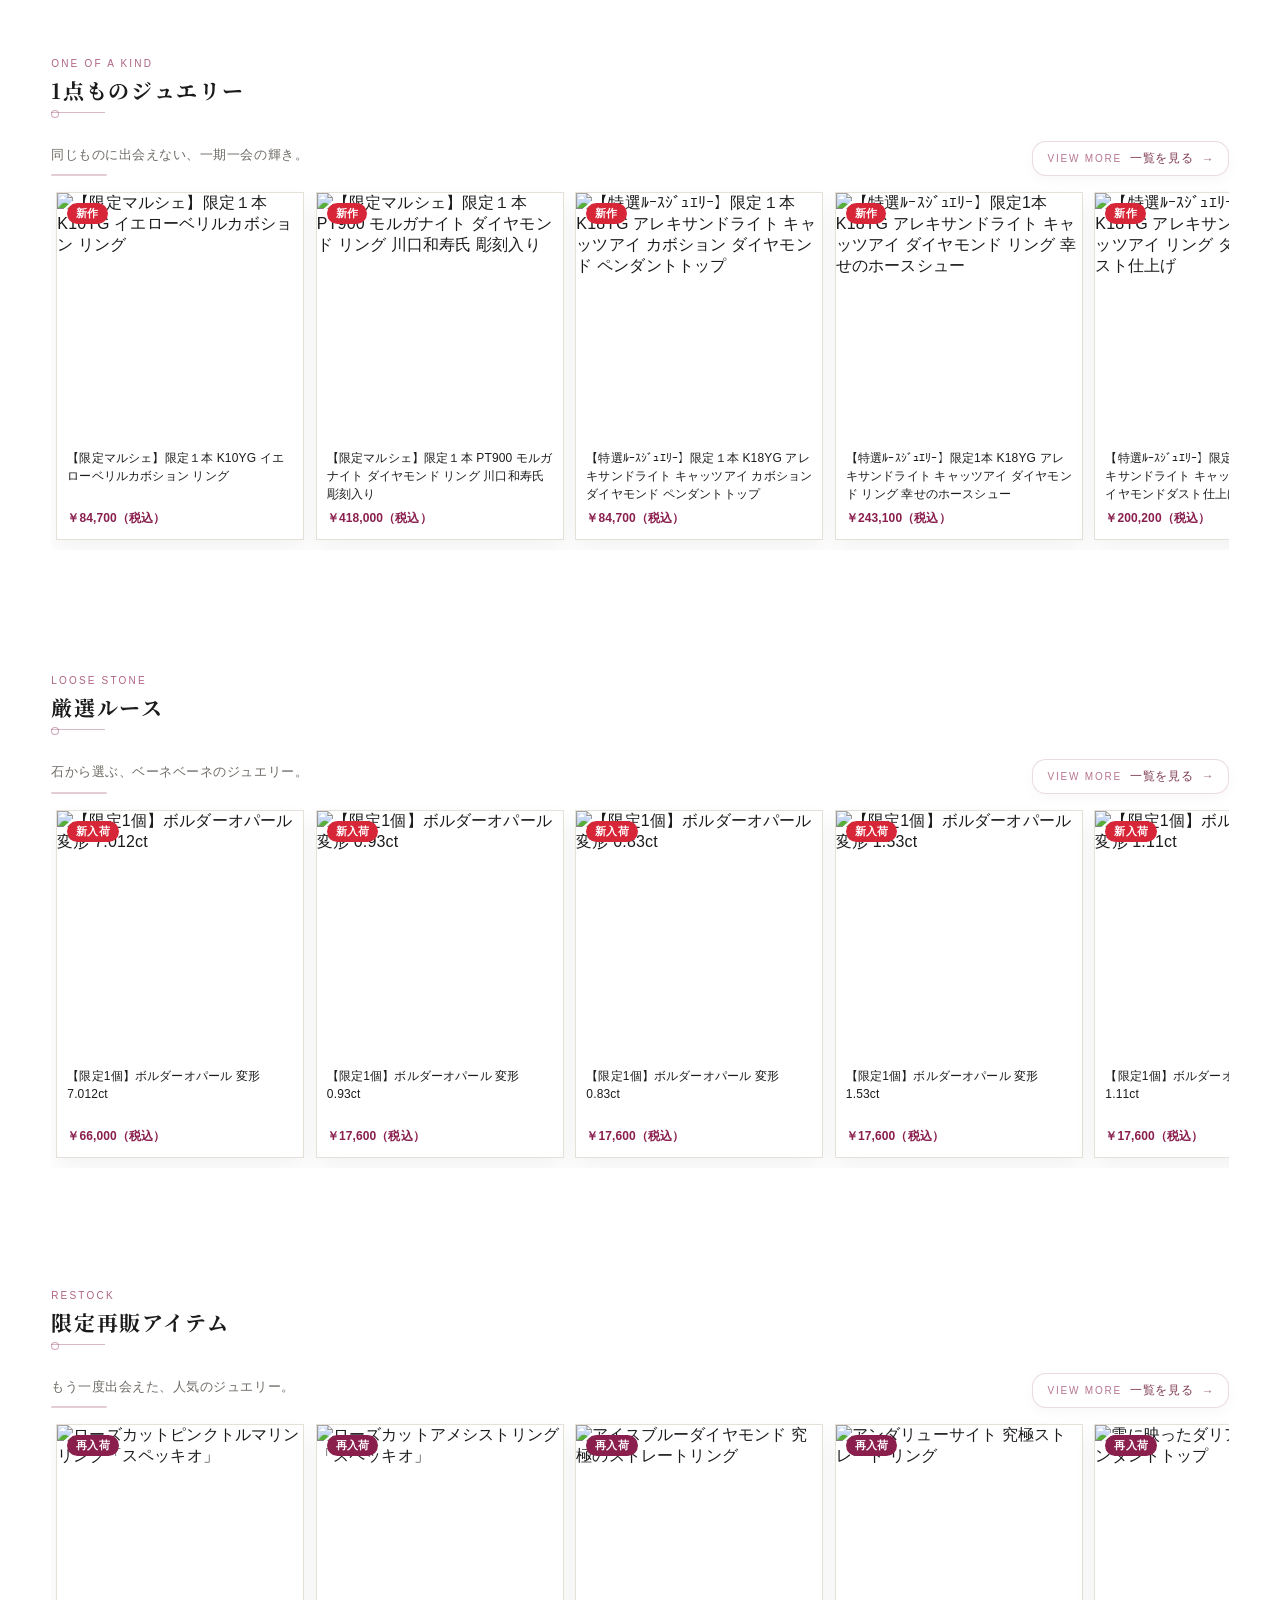
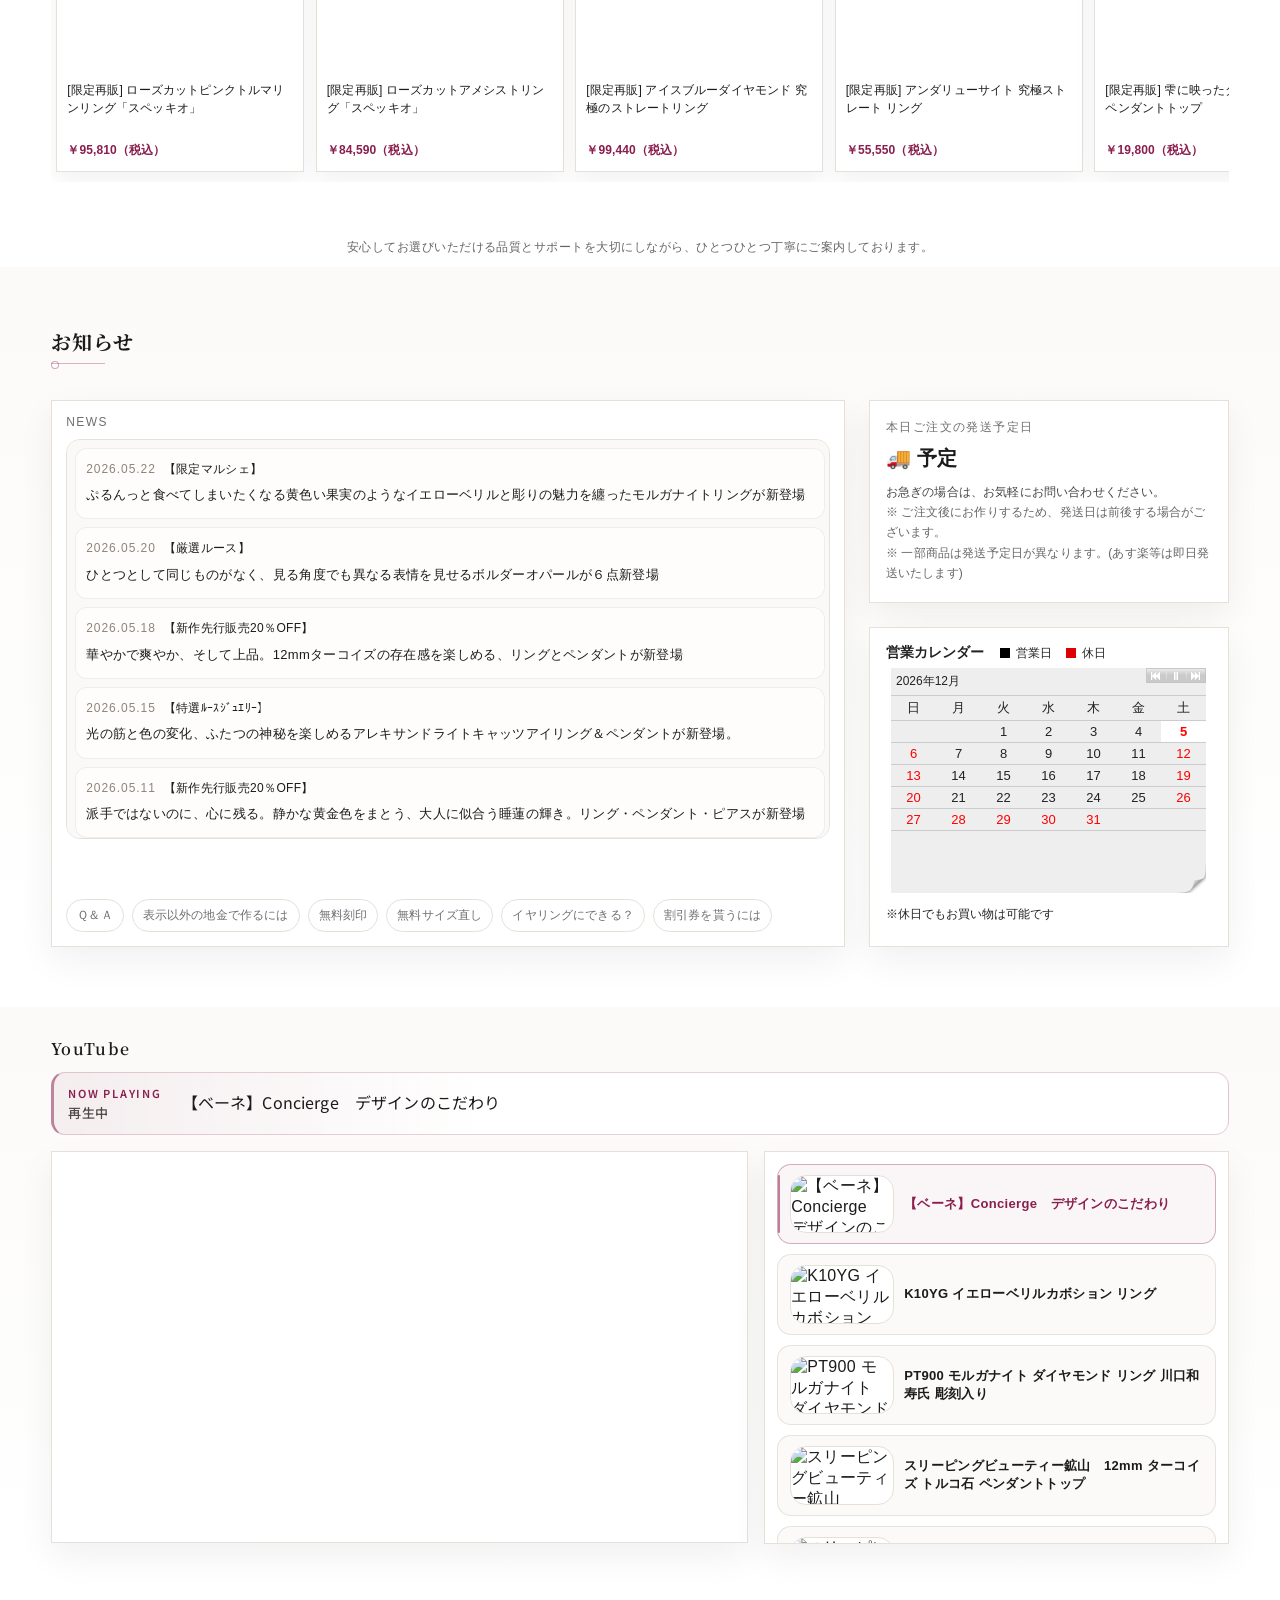
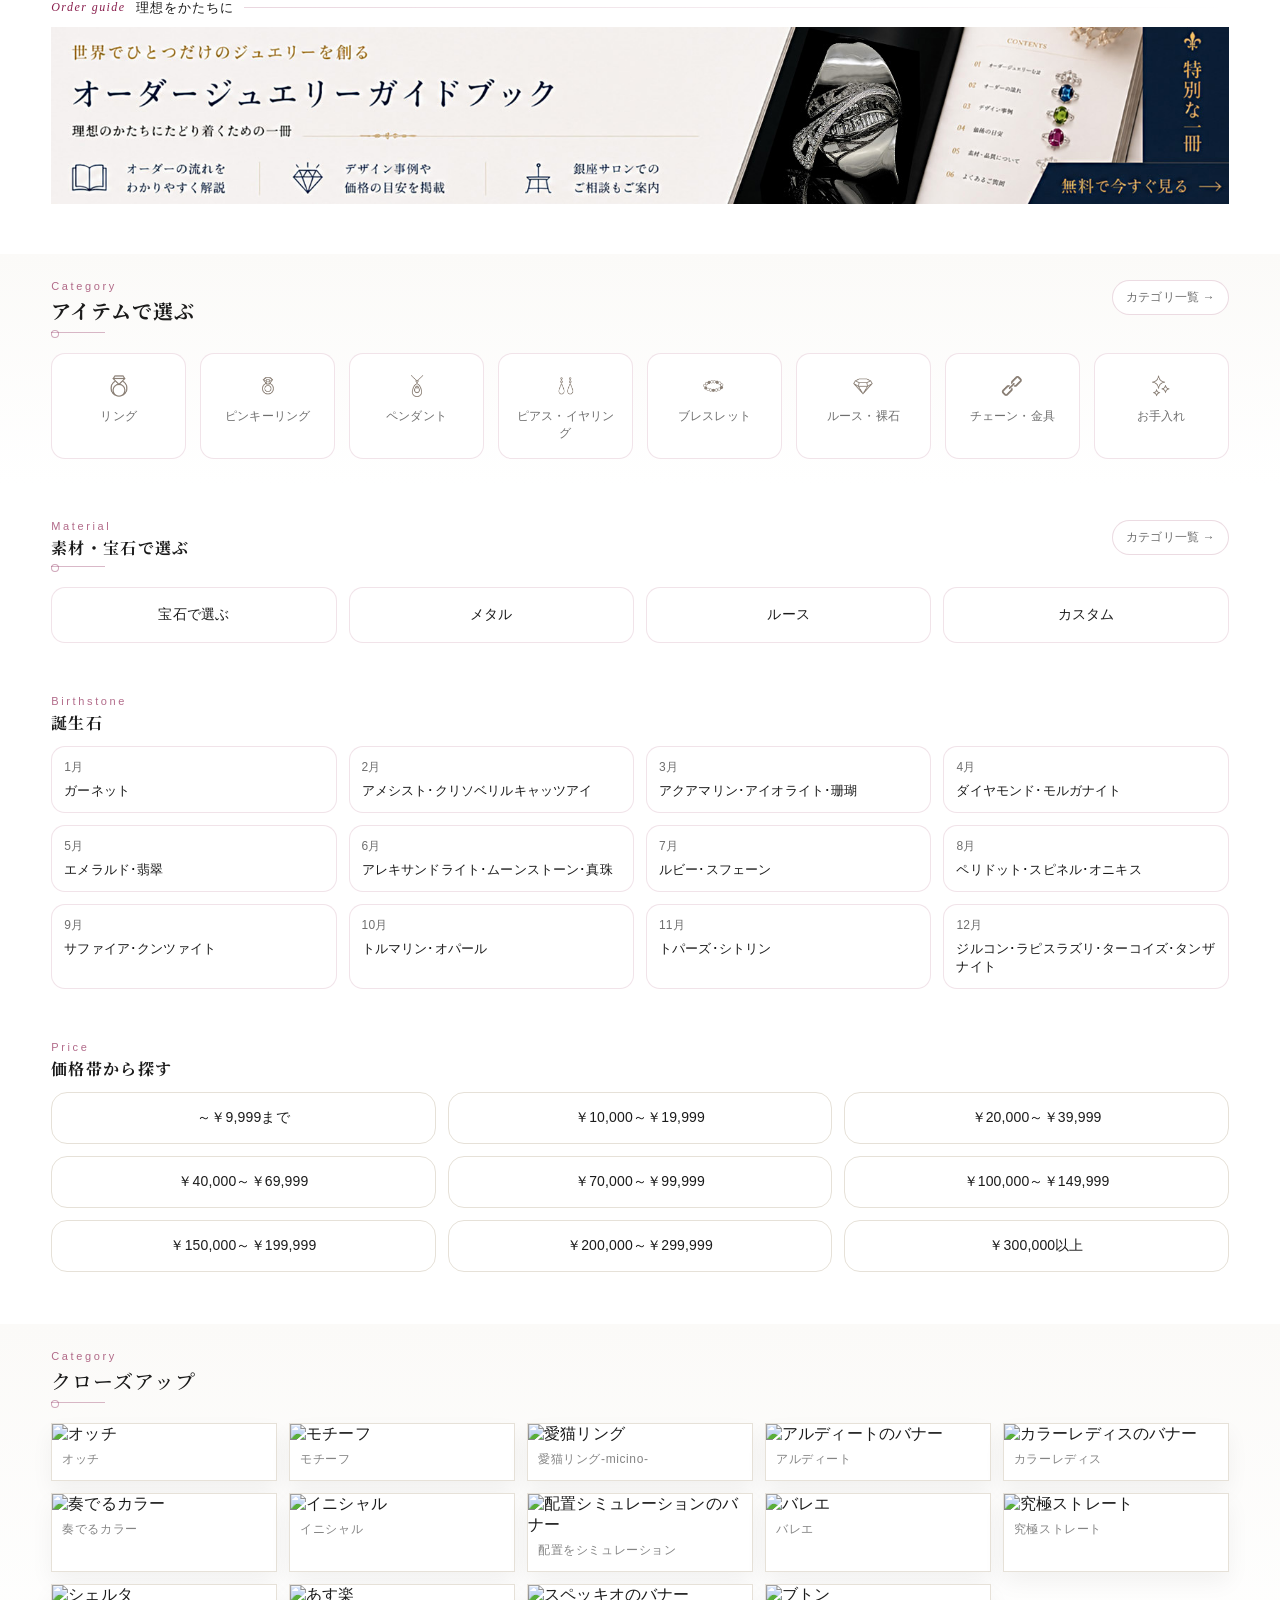
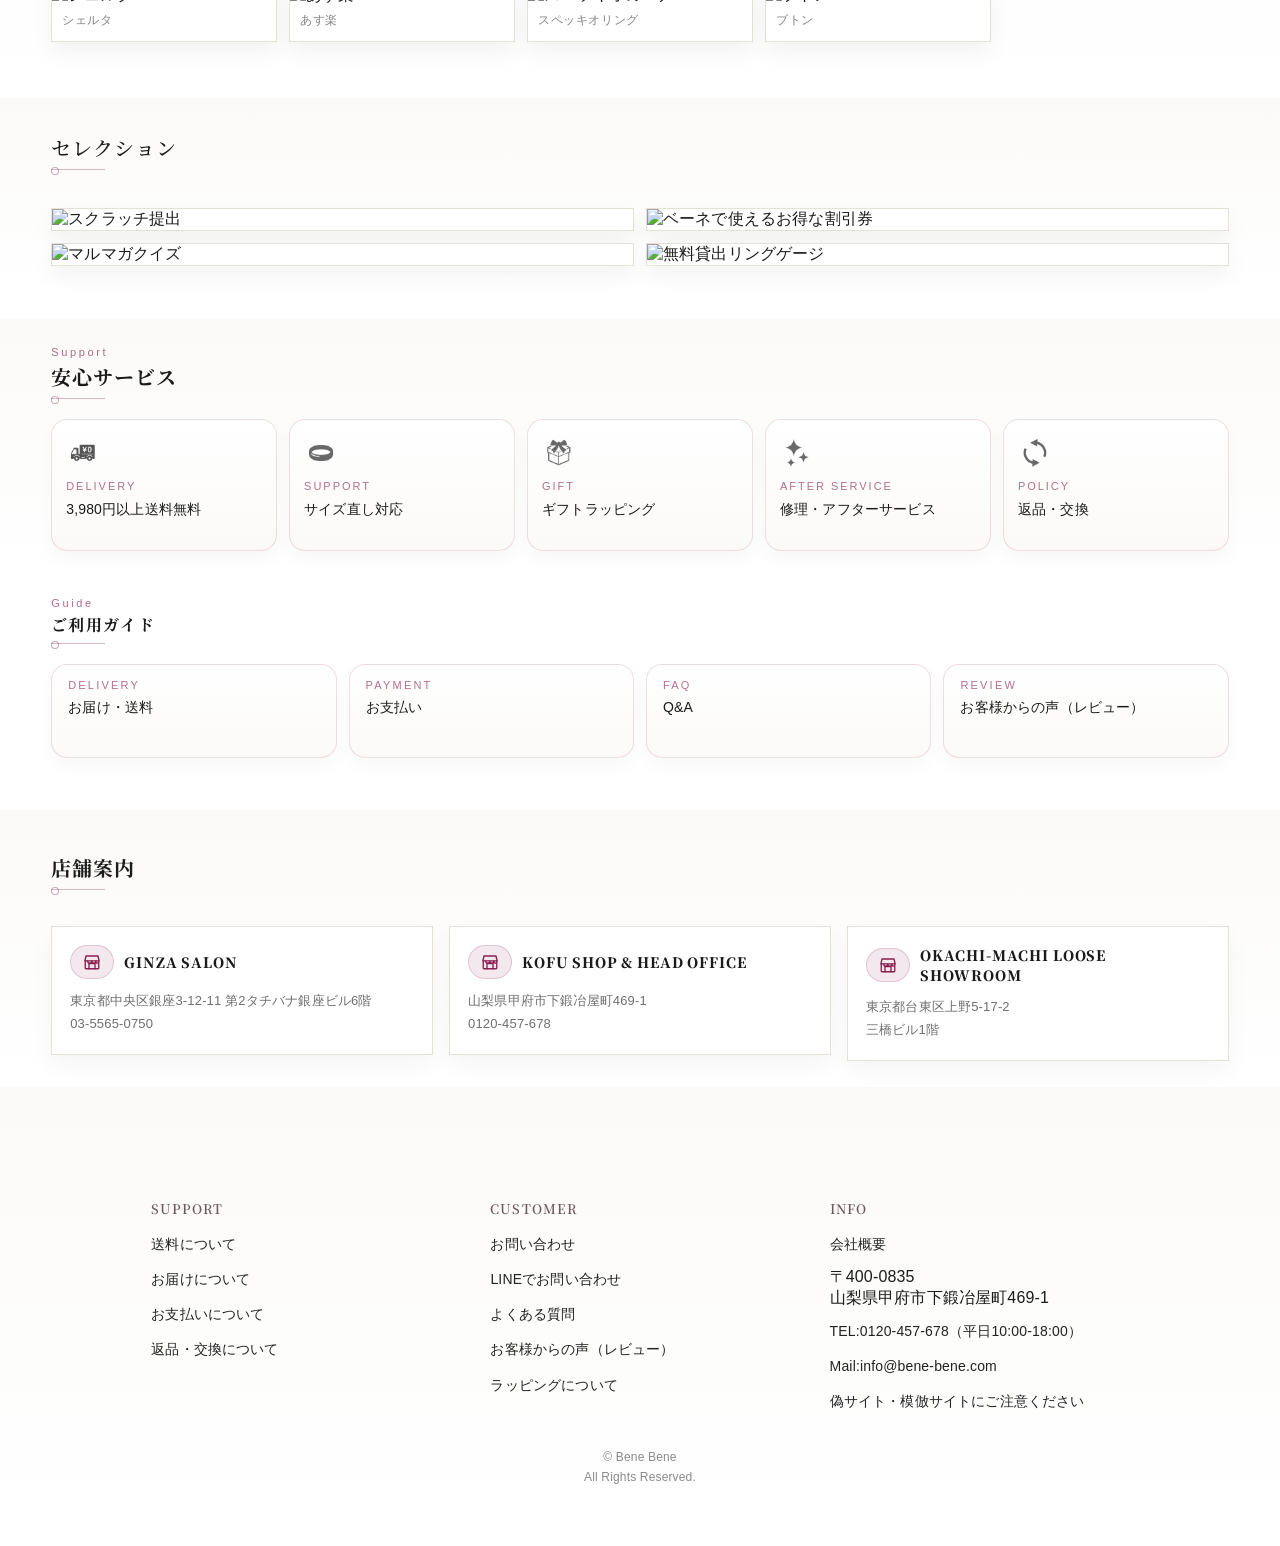
==== commit 71fbcfe7: "Add files via upload" ====
--- a/r-top-main/index.html
+++ b/r-top-main/index.html
@@ -82,6 +82,8 @@
 </div>
 </div>
 </header>
+
+
 <section aria-label="重要なお知らせ" class="siteNotice js-periodNotice">
 <div class="wrap">
         <details class="noticeAccordion">
@@ -118,6 +120,8 @@
 </div>
 </section>
 
+
+
 <main id="top">
 <!-- ========================================
   HERO SECTION
@@ -132,6 +136,13 @@
 
 
 
+<a class="heroCard" href="https://item.rakuten.co.jp/bene/c/0000002037/?s=4&i=1">
+<picture>
+<source media="(min-width: 980px)" srcset="https://image.rakuten.co.jp/bene/cabinet/tao/gold/topcontent/b_marche_260522.jpg"/>
+<img alt="限定マルシェ" loading="lazy" src="https://image.rakuten.co.jp/bene/cabinet/tao/gold/topcontent/sb_260522marche.jpg"/>
+</picture>
+</a>
+
 <a class="heroCard" href="https://www.rakuten.ne.jp/gold/bene/sp_loose.html">
 <picture>
 <source media="(min-width: 980px)" srcset="https://image.rakuten.co.jp/bene/cabinet/tao/gold/topcontent/b_260520loose_980.jpg"/>
@@ -162,12 +173,6 @@
 </a>
 
 
-<a class="heroCard" href="https://item.rakuten.co.jp/bene/c/0000002037/?s=4&i=1">
-<picture>
-<source media="(min-width: 980px)" srcset="https://image.rakuten.co.jp/bene/cabinet/tao/gold/topcontent/b_marche_260430.jpg"/>
-<img alt="限定マルシェ" loading="lazy" src="https://image.rakuten.co.jp/bene/cabinet/tao/gold/topcontent/sb_260430marche.jpg"/>
-</picture>
-</a>
 <a class="heroCard" href="https://item.rakuten.co.jp/bene/c/0000001720/">
 <picture>
 <source media="(min-width: 980px)" srcset="https://image.rakuten.co.jp/bene/cabinet/tao/gold/topcontent/b_gentei_260428.jpg"/>
@@ -201,17 +206,22 @@
 
 
 
+
+
+
 <section class="campaignBannerSection js-campaignBanner" aria-label="イベントキャンペーン">
 <div class="wrap">
 <div class="bannerSectionHead">
 <span class="bannerSectionHead__label">Campaign</span>
 <span class="bannerSectionHead__title">開催中のイベント</span>
 </div>
-<a class="campaignBannerSection__link" href="https://event.rakuten.co.jp/campaign/pointback/">
-<img src="https://image.rakuten.co.jp/bene/cabinet/lp/sp260519.jpg" alt="イベントキャンペーン" loading="lazy"/>
-</a>
-</div>
-</section>
+<a class="campaignBannerSection__link" href="https://www.rakuten.ne.jp/gold/bene/p-up/">
+<img src="https://image.rakuten.co.jp/bene/cabinet/lp/sp1080-260527.jpg" alt="イベントキャンペーン" loading="lazy"/>
+</a>
+</div>
+</section>
+
+
 
 
 
@@ -489,6 +499,20 @@
 
 
    <div aria-label="商品一覧" class="rowScroll horizontalScroll">
+   
+   
+   <a class="productCard rankCard" href="https://item.rakuten.co.jp/bene/tr-2268-b-toku-g">
+    <span class="rankNo isNew">新作</span>
+    <img alt="【限定マルシェ】限定１本 K10YG イエローベリルカボション リング" loading="lazy" src="https://image.rakuten.co.jp/bene/cabinet/tao/item20/tr-2268-b-toku-g-01.jpg" />
+    <p><span class="productCardTitle">【限定マルシェ】限定１本 K10YG イエローベリルカボション リング</span><span class="yen">￥84,700（税込）</span></p>
+  </a>
+
+<a class="productCard rankCard" href="https://item.rakuten.co.jp/bene/tr-2743">
+    <span class="rankNo isNew">新作</span>
+    <img alt="【限定マルシェ】限定１本 PT900 モルガナイト ダイヤモンド リング 川口和寿氏 彫刻入り" loading="lazy" src="https://image.rakuten.co.jp/bene/cabinet/tao/item20/tr-2743-01.jpg" />
+    <p><span class="productCardTitle">【限定マルシェ】限定１本 PT900 モルガナイト ダイヤモンド リング 川口和寿氏 彫刻入り</span><span class="yen">￥418,000（税込）</span></p>
+    
+    
 
 <a class="productCard rankCard" href="https://item.rakuten.co.jp/bene/tp-396-toku-u">
     <span class="rankNo isNew">新作</span>
@@ -520,17 +544,6 @@
     <p><span class="productCardTitle">【特選ﾙｰｽｼﾞｭｴﾘｰ】限定１本 PT900 7.86ct タンザナイト 0.19ct ダイヤモンドリング 川口和寿氏 彫刻入り</span><span class="yen">￥1,089,000（税込）</span></p>
   </a>
 
-  <a class="productCard rankCard" href="https://item.rakuten.co.jp/bene/tr-2741">
-    <span class="rankNo isNew">新作</span>
-    <img alt="【限定マルシェ】限定１本 PT900 UV蛍光 ピンクサファイア ダイヤモンド リング 川口和寿氏 彫刻入り" loading="lazy" src="https://image.rakuten.co.jp/bene/cabinet/tao/item20/tr-2741-01.jpg"/>
-    <p><span class="productCardTitle">【限定マルシェ】限定１本 PT900 UV蛍光 ピンクサファイア ダイヤモンド リング 川口和寿氏 彫刻入り</span><span class="yen">￥429,000（税込）</span></p>
-  </a>
-
-  <a class="productCard rankCard" href="https://item.rakuten.co.jp/bene/tr-2742">
-    <span class="rankNo isNew">新作</span>
-    <img alt="【限定マルシェ】限定１本 PT900 グリーンガーネット ダイヤモンド リング 川口和寿氏 彫刻入り" loading="lazy" src="https://image.rakuten.co.jp/bene/cabinet/tao/item20/tr-2742-01.jpg"/>
-    <p><span class="productCardTitle">【限定マルシェ】限定１本 PT900 グリーンガーネット ダイヤモンド リング 川口和寿氏 彫刻入り</span><span class="yen">￥429,000（税込）</span></p>
-  </a>
 
 
 </div>
@@ -776,8 +789,15 @@
 
 
 
+
+
+<a href="https://item.rakuten.co.jp/bene/c/0000002037/?s=4&i=1" class="newsItem" role="listitem">
+<div class="newsItem__meta"><time class="newsItem__date" datetime="2026-05-22">2026.05.22</time><span class="newsItem__category">【限定マルシェ】</span></div>
+<div class="newsItem__body"><span class="newsItem__text newsItem__text--pc">ぷるんっと食べてしまいたくなる黄色い果実のようなイエローベリルと彫りの魅力を纏ったモルガナイトリングが新登場</span><span class="newsItem__text newsItem__text--sp">イエローとピンクのベリルリングが2点登場</span></div>
+
+
 <a href="https://www.rakuten.ne.jp/gold/bene/sp_loose.html" class="newsItem" role="listitem">
-<div class="newsItem__meta"><time class="newsItem__date" datetime="2026-05-07">2026.05.20</time><span class="newsItem__category">【厳選ルース】</span></div>
+<div class="newsItem__meta"><time class="newsItem__date" datetime="2026-05-20">2026.05.20</time><span class="newsItem__category">【厳選ルース】</span></div>
 <div class="newsItem__body"><span class="newsItem__text newsItem__text--pc">ひとつとして同じものがなく、見る角度でも異なる表情を見せるボルダーオパールが６点新登場</span><span class="newsItem__text newsItem__text--sp">ボルダーオパール6点登場</span></div>
 </a>
 
@@ -937,6 +957,42 @@
 
 
 
+<button class="ytItem"
+   data-video-id="smQfT0cZiUg"
+   data-href="https://item.rakuten.co.jp/bene/tr-2268-b-toku-g"
+   data-url="https://item.rakuten.co.jp/bene/tr-2268-b-toku-g"
+   data-title="K10YG イエローベリルカボション リング"
+   type="button">
+  <span class="ytThumb">
+    <span class="thumb-wrapper">
+      <img class="thumb" src="https://img.youtube.com/vi/smQfT0cZiUg/hqdefault.jpg" alt="K10YG イエローベリルカボション リング" draggable="false">
+      <span class="play-icon"></span>
+    </span>
+  </span>
+  <span class="ytMeta">
+    <strong>K10YG イエローベリルカボション リング</strong>
+  </span>
+</button>
+
+<button class="ytItem"
+   data-video-id="Vcg7bPt-J7M"
+   data-href="https://item.rakuten.co.jp/bene/tr-2743"
+   data-url="https://item.rakuten.co.jp/bene/tr-2743"
+   data-title="PT900 モルガナイト ダイヤモンド リング 彫刻家 川口和寿氏 彫刻入り"
+   type="button">
+  <span class="ytThumb">
+    <span class="thumb-wrapper">
+      <img class="thumb" src="https://img.youtube.com/vi/Vcg7bPt-J7M/hqdefault.jpg" alt="PT900 モルガナイト ダイヤモンド リング 彫刻家 川口和寿氏 彫刻入り" draggable="false">
+      <span class="play-icon"></span>
+    </span>
+  </span>
+  <span class="ytMeta">
+    <strong>PT900 モルガナイト ダイヤモンド リング 川口和寿氏 彫刻入り</strong>
+  </span>
+</button>
+
+
+
 
 <button class="ytItem"
    data-video-id="UoiMwu5waMc"
@@ -1063,39 +1119,6 @@
   </span>
 </button>
 
-<button class="ytItem"
-   data-video-id="sNAKAsEwWno"
-   data-href="https://item.rakuten.co.jp/bene/ur-11-toku-h"
-   data-url="https://item.rakuten.co.jp/bene/ur-11-toku-h"
-   data-title="K18CG マラヤガーネット ダイヤモンド リング"
-   type="button">
-  <span class="ytThumb">
-    <span class="thumb-wrapper">
-      <img class="thumb" src="https://img.youtube.com/vi/sNAKAsEwWno/hqdefault.jpg" alt="K18CG マラヤガーネット ダイヤモンド リング" draggable="false">
-      <span class="play-icon"></span>
-    </span>
-  </span>
-  <span class="ytMeta">
-    <strong>K18CG マラヤガーネット ダイヤモンド リング</strong>
-  </span>
-</button>
-
-<button class="ytItem"
-   data-video-id="SkAFH3b3GvA"
-   data-href="https://item.rakuten.co.jp/bene/tr-2802"
-   data-url="https://item.rakuten.co.jp/bene/tr-2802"
-   data-title="K18YG 大粒 ペリドット ダイヤモンド リング"
-   type="button">
-  <span class="ytThumb">
-    <span class="thumb-wrapper">
-      <img class="thumb" src="https://img.youtube.com/vi/SkAFH3b3GvA/hqdefault.jpg" alt="K18YG 大粒 ペリドット ダイヤモンド リング" draggable="false">
-      <span class="play-icon"></span>
-    </span>
-  </span>
-  <span class="ytMeta">
-    <strong>K18YG 大粒 ペリドット ダイヤモンド リング</strong>
-  </span>
-</button>
 
 
 
@@ -1210,18 +1233,32 @@
 <a class="itemCard closeupCard" href="https://item.rakuten.co.jp/bene/c/0000002212/"><span class="img closeupImageWrap"><img alt="スペッキオのバナー" loading="lazy" src="https://image.rakuten.co.jp/bene/cabinet/tao/gold/banner/lt_specchio.jpg"/></span><p class="featureCaption">スペッキオリング</p></a>
 
 <a class="itemCard closeupCard" href="https://item.rakuten.co.jp/bene/c/0000001874/"><span class="img closeupImageWrap"><img alt="アルディートのバナー" loading="lazy" src="https://image.rakuten.co.jp/bene/cabinet/tao/gold/banner/nt_190507_ardito.jpg"/></span><p class="featureCaption">アルディート</p></a>
+
 <a class="itemCard closeupCard" href="https://item.rakuten.co.jp/bene/c/0000000407/"><span class="img closeupImageWrap"><img alt="カラーレディスのバナー" loading="lazy" src="https://shop.bene-bene.com/bene_img/nt_colorladys.jpg"/></span><p class="featureCaption">カラーレディス</p></a>
+
 <a class="itemCard closeupCard" href="https://item.rakuten.co.jp/bene/c/0000001866/"><span class="img closeupImageWrap"><img alt="配置シミュレーションのバナー" loading="lazy" src="https://image.rakuten.co.jp/bene/cabinet/tao/gold/banner/lt_scustomjw.gif"/></span><p class="featureCaption">配置をシミュレーション</p></a>
+
 <a class="itemCard closeupCard" href="https://item.rakuten.co.jp/bene/c/0000000796/"><span class="img closeupImageWrap"><img alt="シェルタ" loading="lazy" src="https://image.rakuten.co.jp/bene/cabinet/tao/gold/topcontent/nt_scelta.jpg"/></span><p class="featureCaption">シェルタ</p></a>
+
 <a class="itemCard closeupCard" href="https://item.rakuten.co.jp/bene/c/0000000808/"><span class="img closeupImageWrap"><img alt="ブトン" loading="lazy" src="https://image.rakuten.co.jp/bene/cabinet/tao/gold/topcontent/nt_bouton.jpg"/></span><p class="featureCaption">ブトン</p></a>
+
 <a class="itemCard closeupCard" href="【楽天市場】デザインから探す > モチーフ > ネーム > イニシャルペンダント・星座ペンダント：ベーネ・ベーネ https://item.rakuten.co.jp/bene/c/0000000779/"><span class="img closeupImageWrap"><img alt="イニシャル" loading="lazy" src="https://image.rakuten.co.jp/bene/cabinet/tao/gold/topcontent/nt_initial.jpg"/></span><p class="featureCaption">イニシャル</p></a>
+
 <a class="itemCard closeupCard" href="https://www.rakuten.ne.jp/gold/bene/event/ballet/ballet.html"><span class="img closeupImageWrap"><img alt="バレエ" loading="lazy" src="https://image.rakuten.co.jp/bene/cabinet/tao/gold/banner/nt_ballet.jpg"/></span><p class="featureCaption">バレエ</p></a>
+
 <a class="itemCard closeupCard" href="https://store.shopping.yahoo.co.jp/benebene/b0a6c7ada5.html"><span class="img closeupImageWrap"><img alt="愛猫リング" loading="lazy" src="https://image.rakuten.co.jp/bene/cabinet/tao/gold/banner/nt_micino.jpg"/></span><p class="featureCaption">愛猫リング-micino-</p></a>
+
 <a class="itemCard closeupCard" href="https://search.rakuten.co.jp/search/mall/%E3%82%AA%E3%83%83%E3%83%81/?pls=1&sid=209075"><span class="img closeupImageWrap"><img alt="オッチ" loading="lazy" src="https://image.rakuten.co.jp/bene/cabinet/tao/gold/banner/nt_occhi.jpg"/></span><p class="featureCaption">オッチ</p></a>
+
 <a class="itemCard closeupCard" href="https://item.rakuten.co.jp/bene/c/0000001112/"><span class="img closeupImageWrap"><img alt="モチーフ" loading="lazy" src="https://image.rakuten.co.jp/bene/cabinet/tao/gold/banner/nt_motif.jpg"/></span><p class="featureCaption">モチーフ</p></a>
+
 <a class="itemCard closeupCard" href="https://item.rakuten.co.jp/bene/c/0000001865/"><span class="img closeupImageWrap"><img alt="奏でるカラー" loading="lazy" src="https://image.rakuten.co.jp/bene/cabinet/tao/gold/banner/nt_kanacolor.jpg"/></span><p class="featureCaption">奏でるカラー</p></a>
+
 <a class="itemCard closeupCard" href="https://item.rakuten.co.jp/bene/c/0000001604/"><span class="img closeupImageWrap"><img alt="究極ストレート" loading="lazy" src="https://image.rakuten.co.jp/bene/cabinet/tao/gold/banner/nt_kyukyokust.jpg"/></span><p class="featureCaption">究極ストレート</p></a>
+
 <a class="itemCard closeupCard" href="https://item.rakuten.co.jp/bene/c/0000001771/"><span class="img closeupImageWrap"><img alt="あす楽" loading="lazy" src="https://image.rakuten.co.jp/bene/cabinet/tao/gold/banner/nt_naruhaya.jpg"/></span><p class="featureCaption">あす楽</p></a>
+
+
 </div>
 </div>
 </section>
@@ -1824,29 +1861,32 @@
 window.BENE_TOP_NOTICE_CONFIG = {
   popup: {
     enabled: true,
-    startAt: '2026-04-16T00:00:00+09:00',
-    endAt: '2026-04-25T23:59:59+09:00',
+    startAt: '2026-05-22T00:00:00+09:00',
+    endAt: '2026-05-27T01:59:59+09:00',
     suppressHours: 4,
     mode: 'image_text',
-    imageUrl: 'https://image.rakuten.co.jp/bene/cabinet/tao/gold/topcontent/260212cp.jpg',
+    imageUrl: 'https://image.rakuten.co.jp/bene/cabinet/lp/pop600-260523.jpg',
     imageAlt: 'キャンペーンバナー',
     imageAspectRatio: '1/1',
     imageFit: 'cover',
     textHtml: '<h2>お知らせ</h2><p>期間限定のイベントを開催中です。ぜひご覧ください。</p>',
     popupClickable: true,
-    linkUrl: 'https://www.rakuten.ne.jp/gold/bene/',
+    linkUrl: 'https://www.rakuten.ne.jp/gold/bene/p-up/',
     linkTarget: '_self',
     buttons: [
       {
         label: '詳しく見る',
-        url: 'https://www.rakuten.ne.jp/gold/bene/',
+        url: 'https://www.rakuten.ne.jp/gold/bene/p-up/',
         target: '_self'
       },
+      
+      /*
       {
         label: '対象商品を見る',
         url: 'https://shop.bene-bene.com/fs/rosecut/',
         target: '_self'
       }
+      */
     ]
   },
   holiday: {
@@ -1856,8 +1896,8 @@
   },
   campaignBanner: {
     enabled: true,
-    startAt: '2026-05-19T00:00:00+09:00',
-    endAt: '2026-05-20T23:59:59+09:00'
+    startAt: '2026-05-23T09:30:00+09:00',
+    endAt: '2026-05-27T01:59:59+09:00'
   }
 };
 </script>
--- a/r-top-main/styles.css
+++ b/r-top-main/styles.css
@@ -4528,6 +4528,7 @@
   display:flex;
   flex-wrap:wrap;
   gap:10px;
+    justify-content: center;
 }
 
 .popupModal__button{
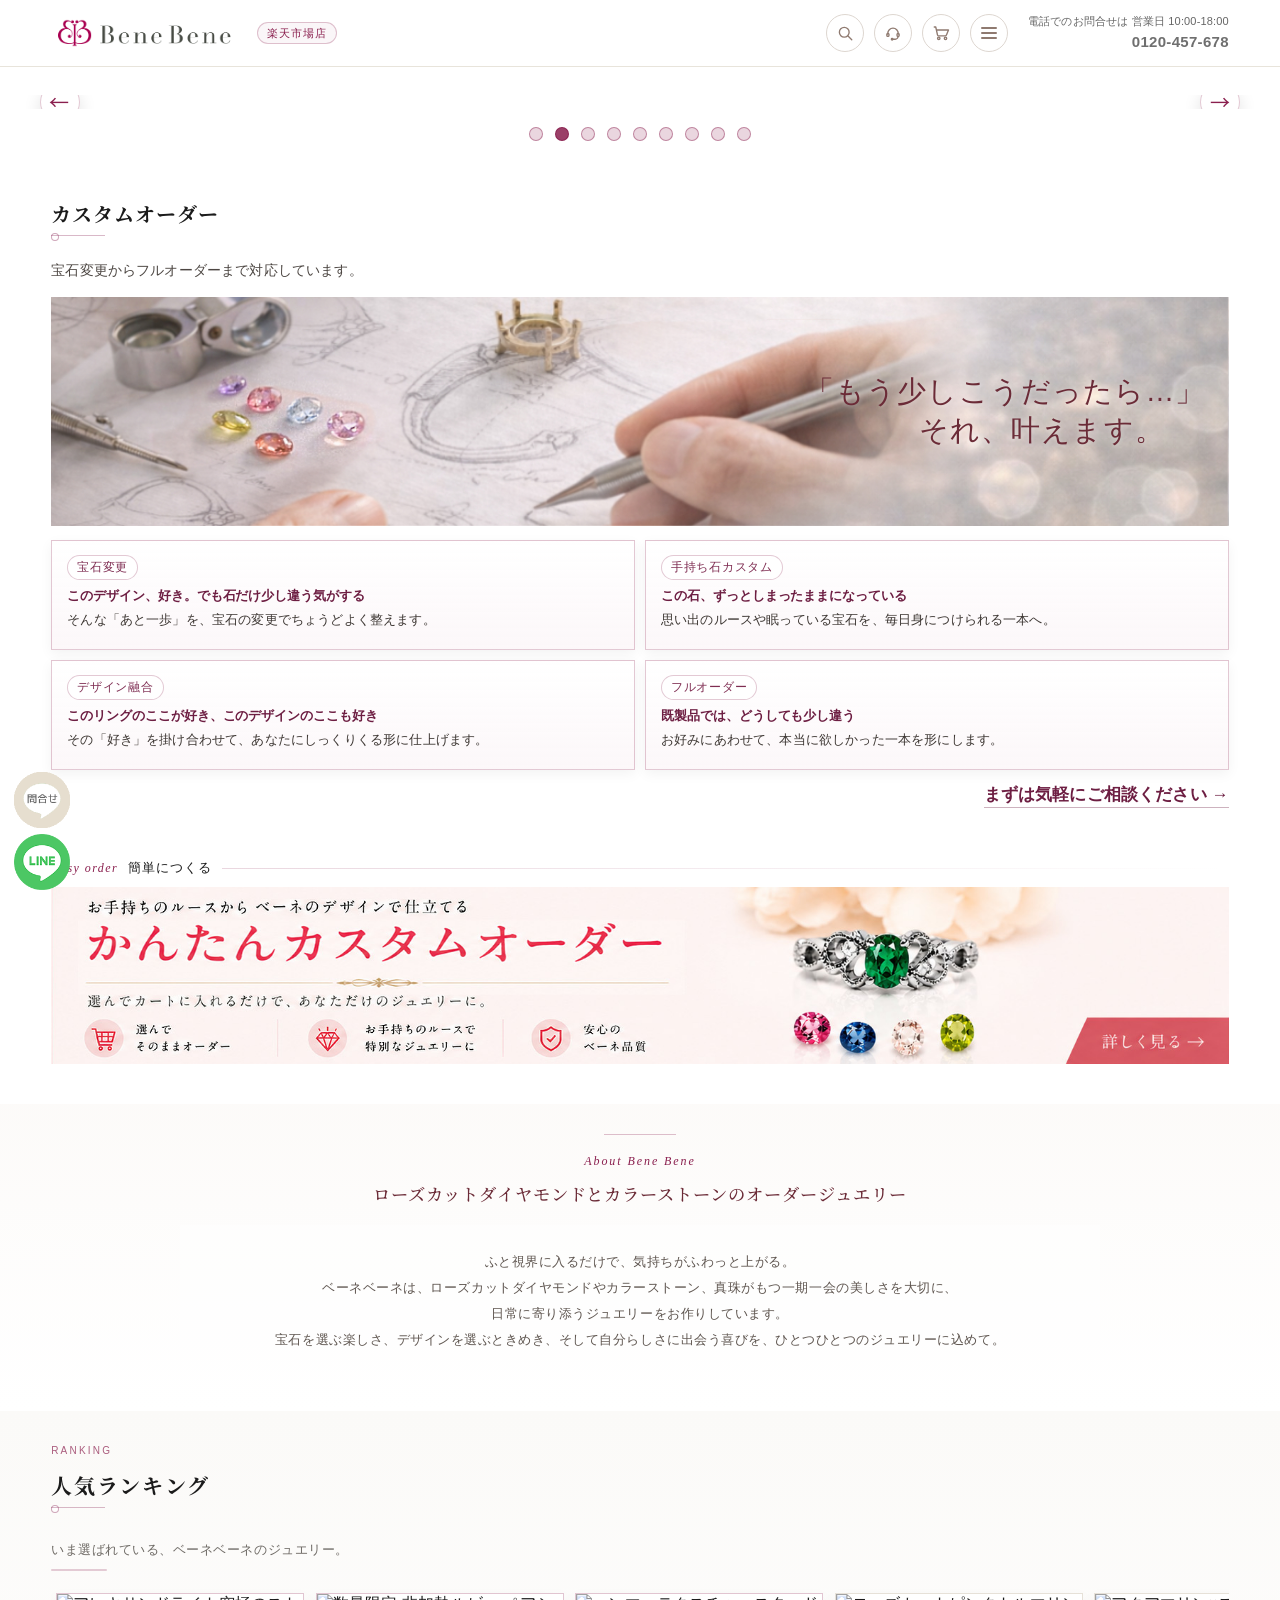
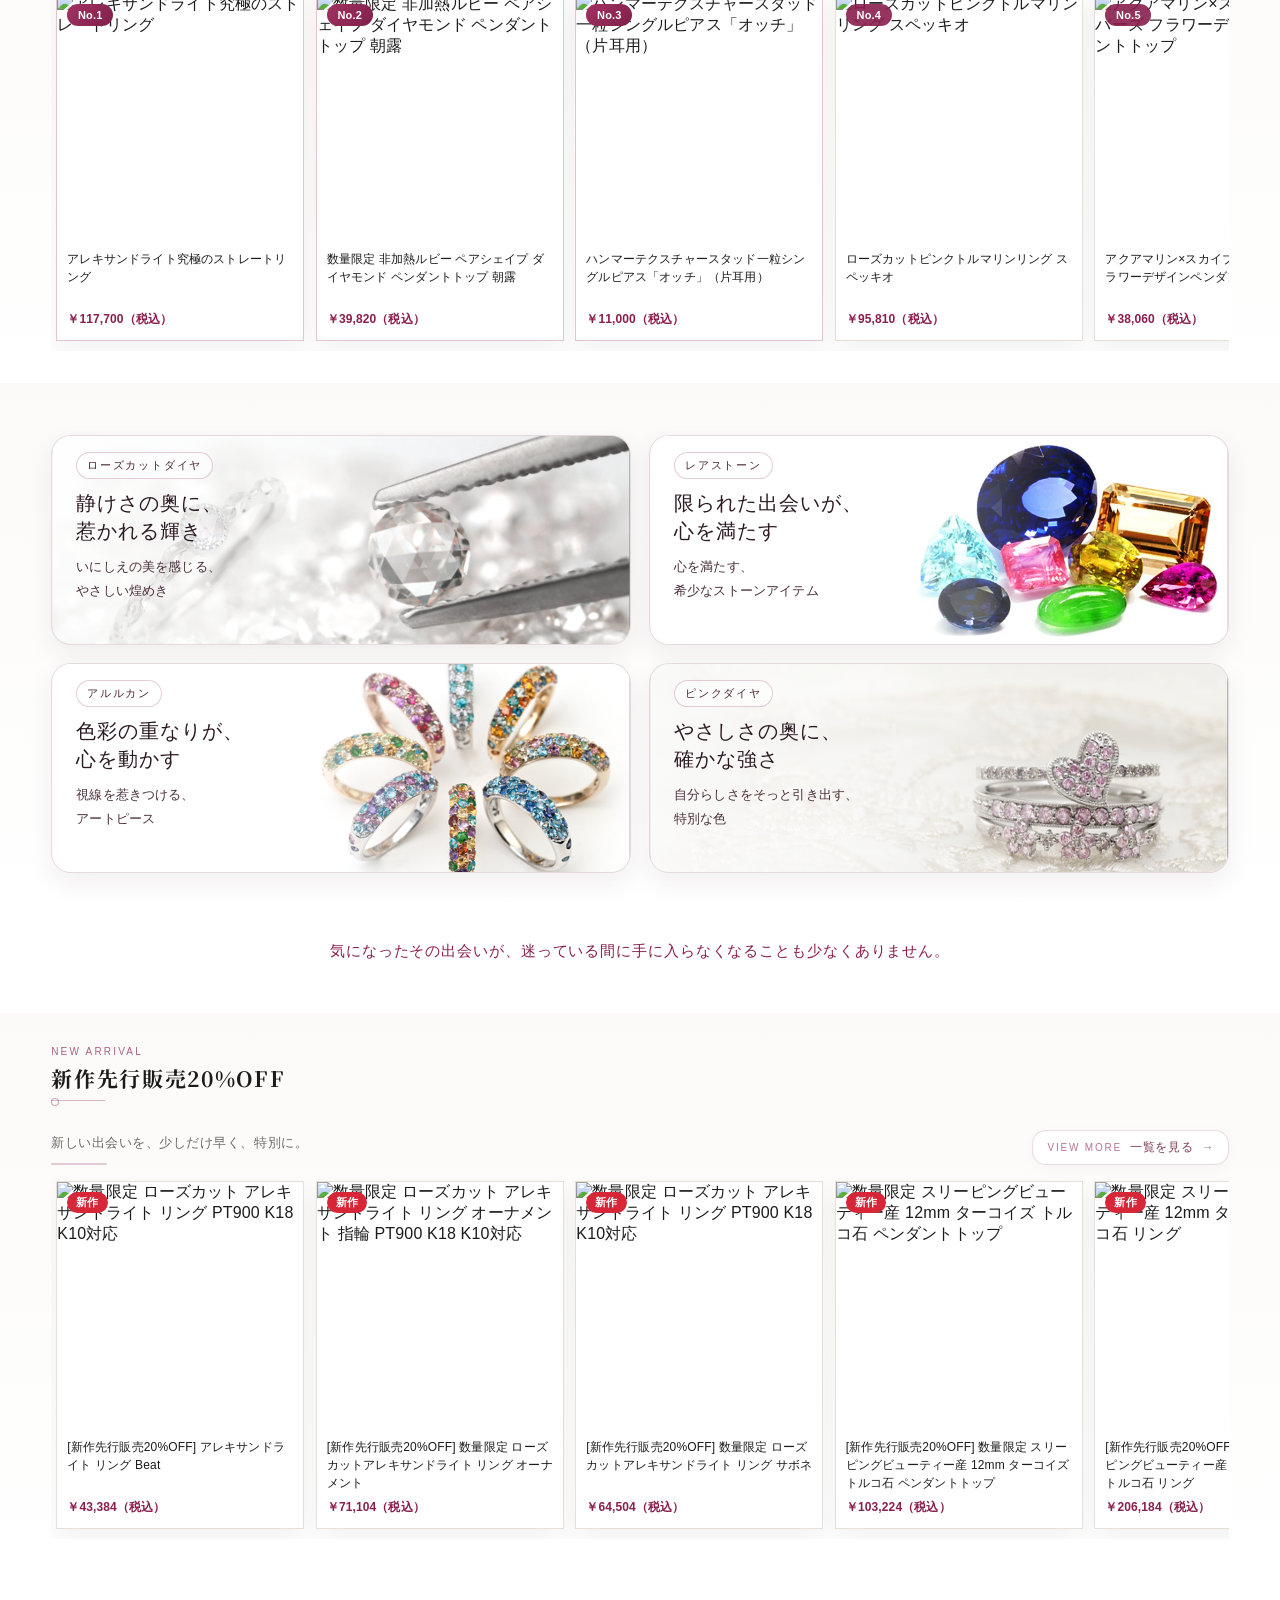
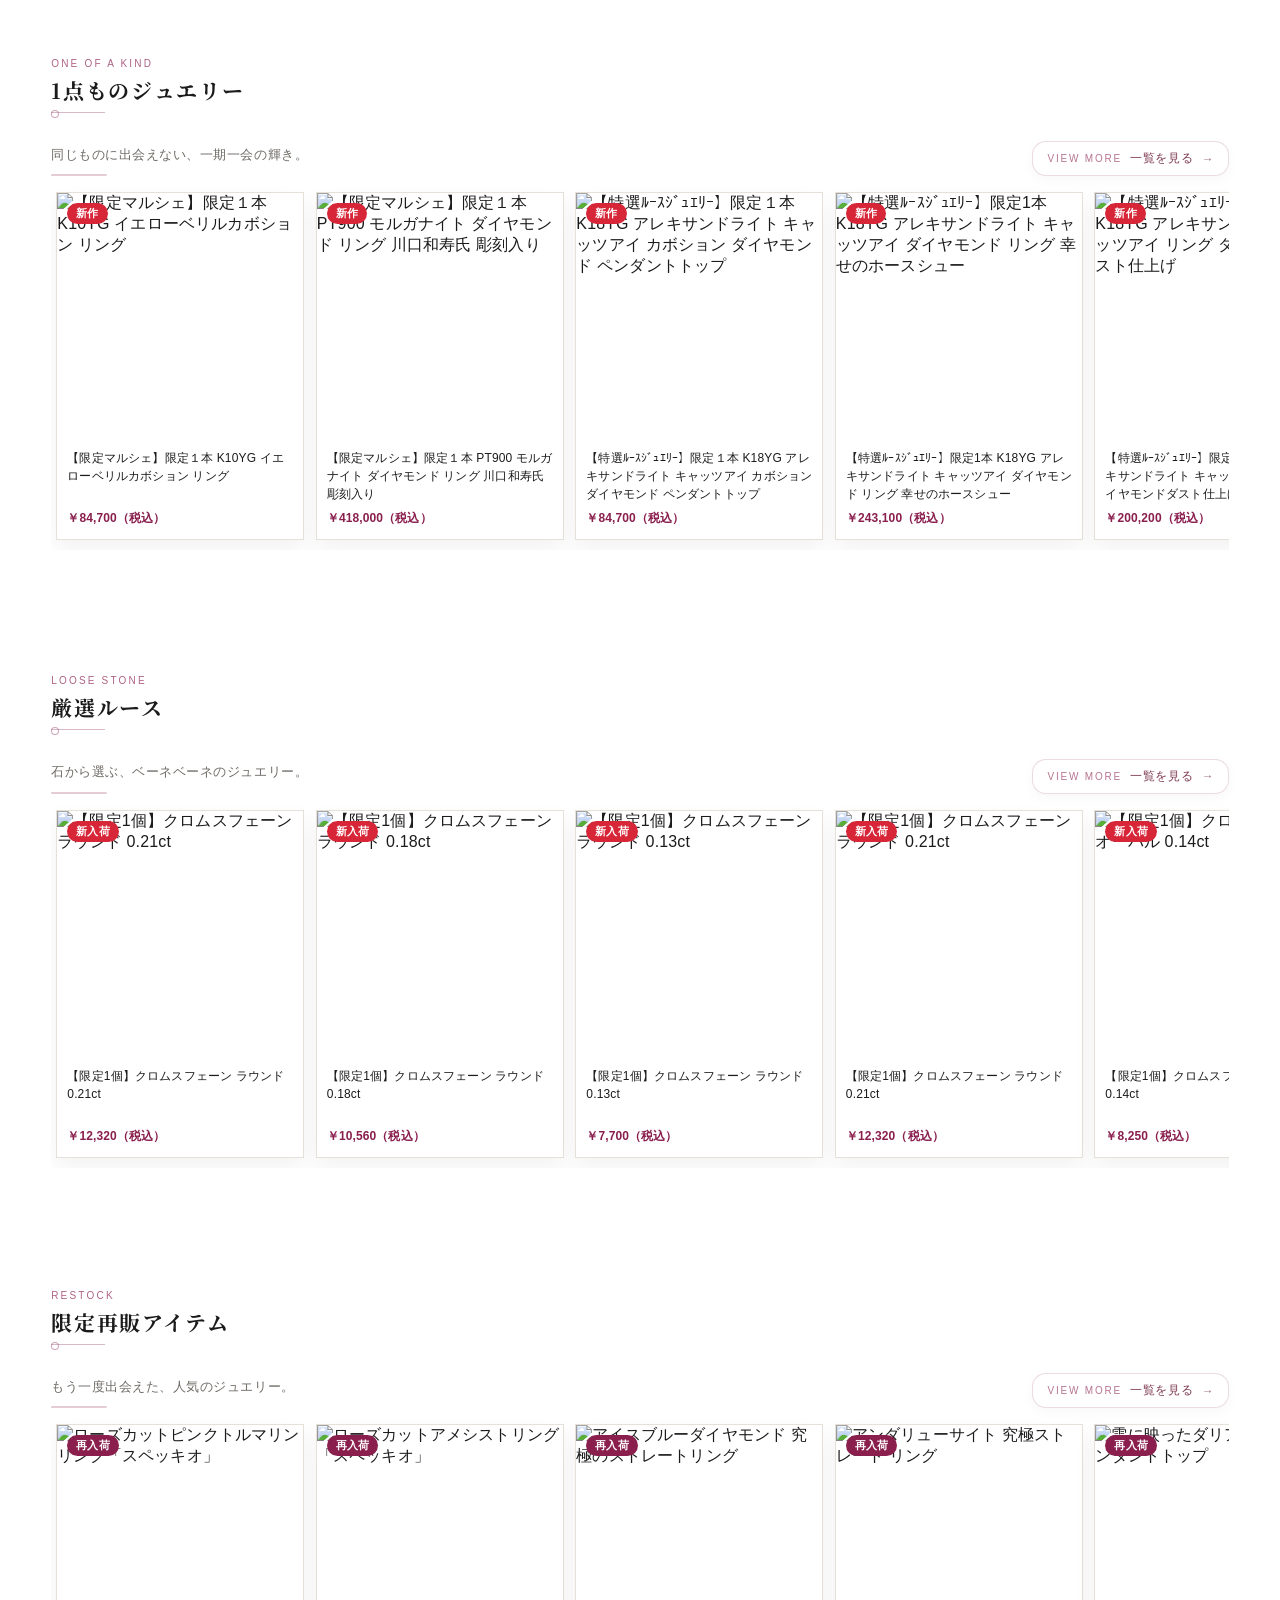
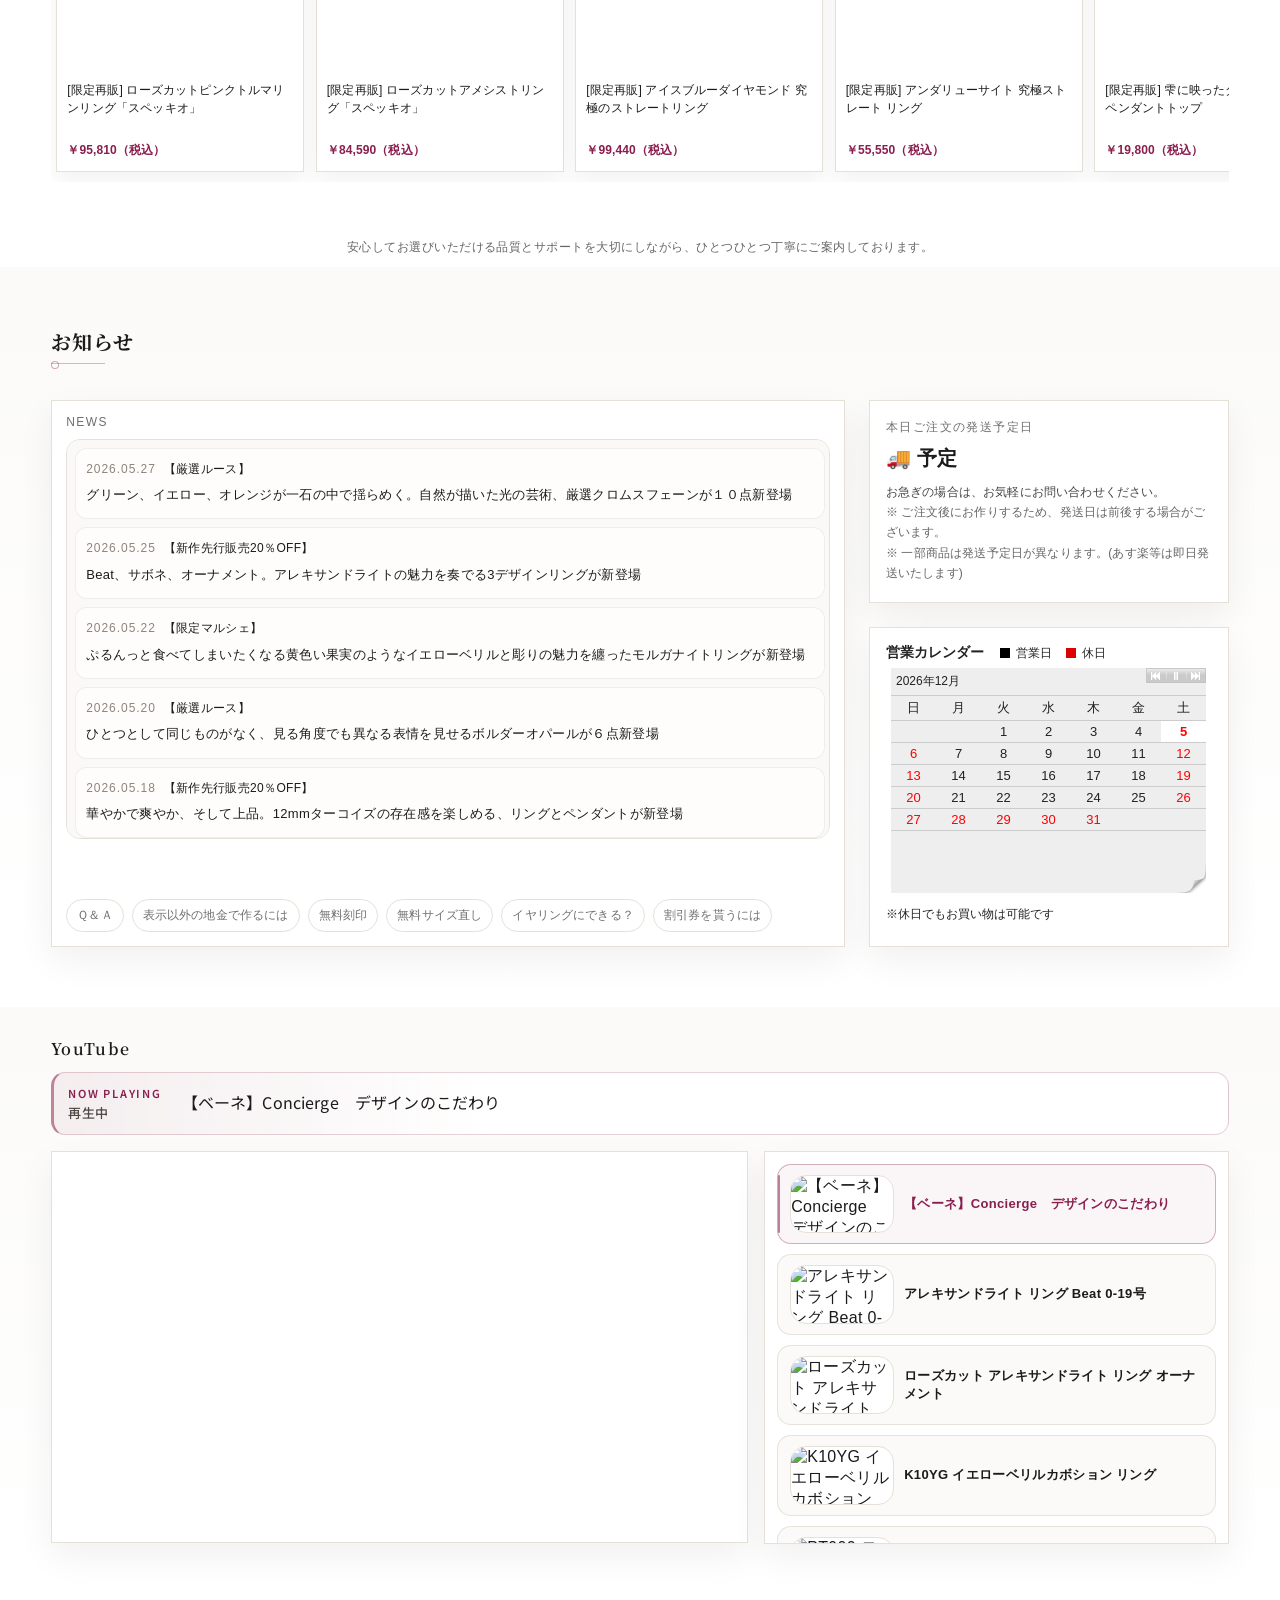
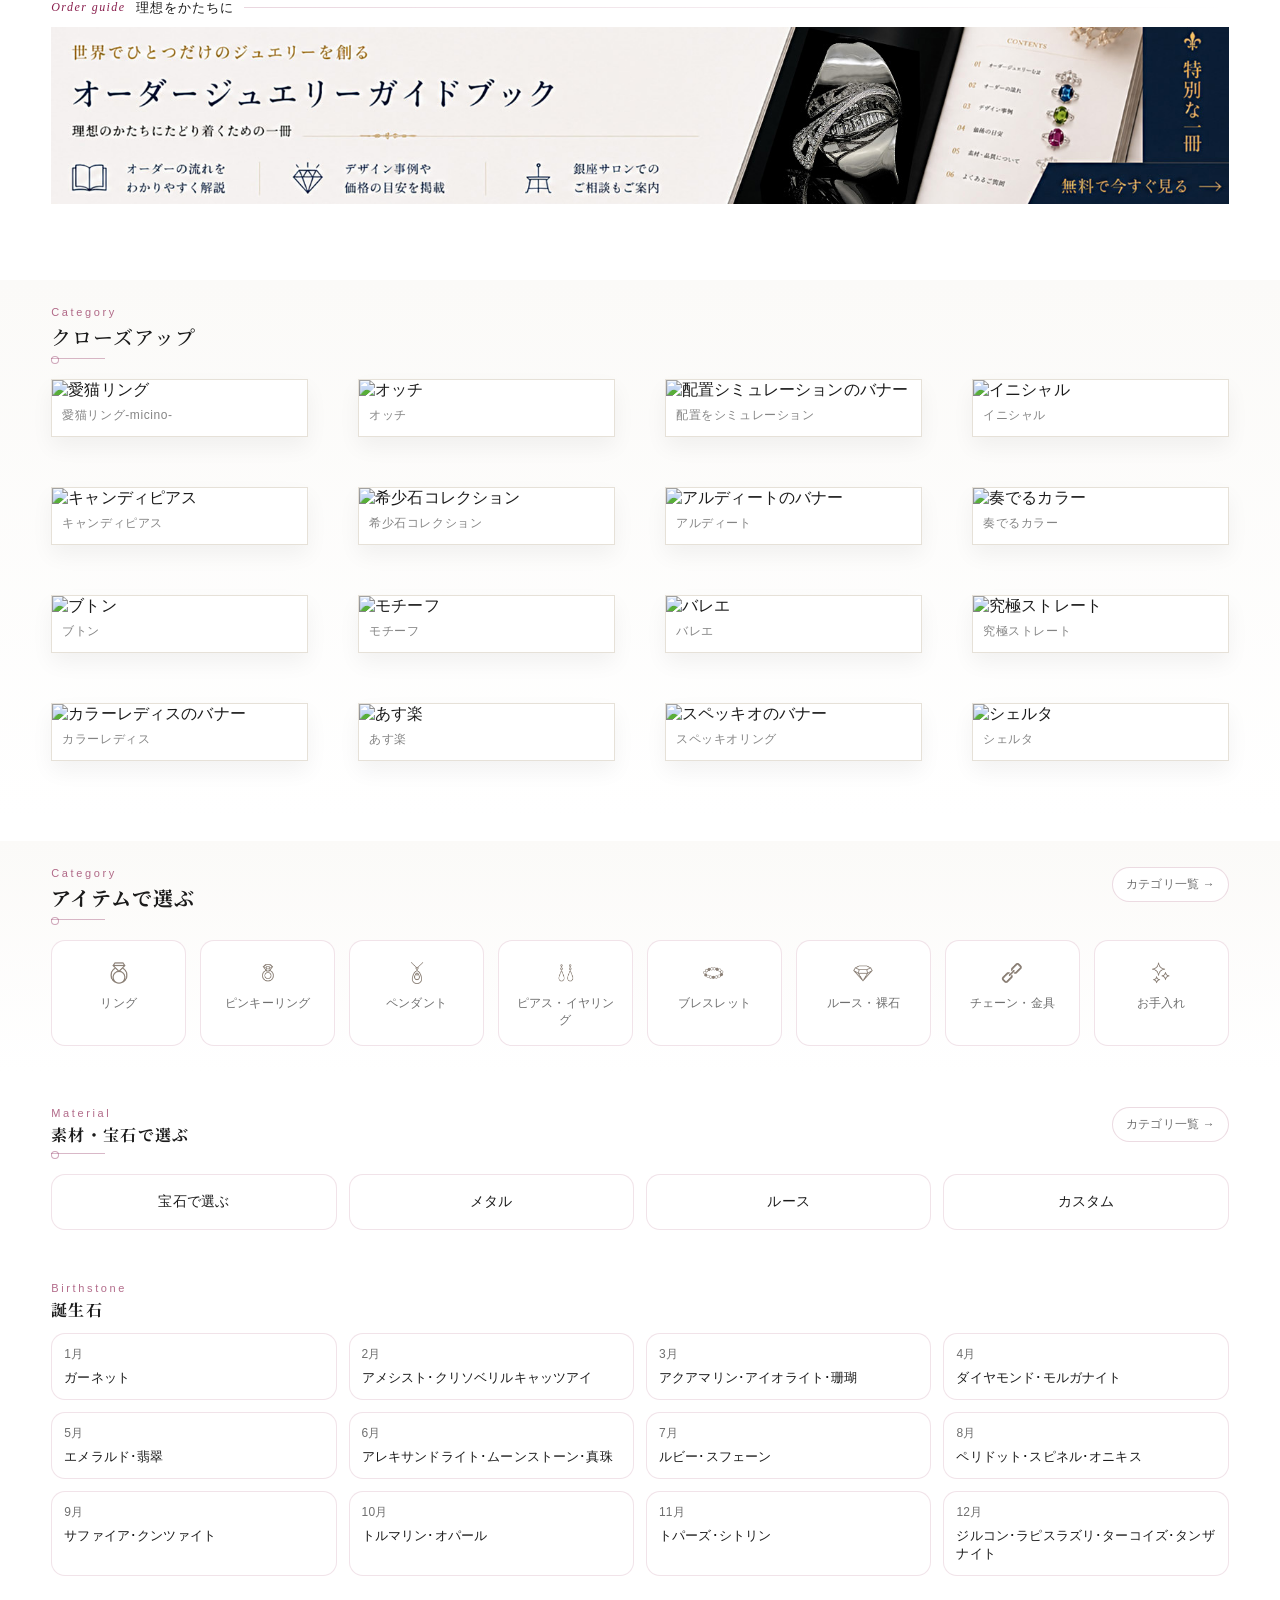
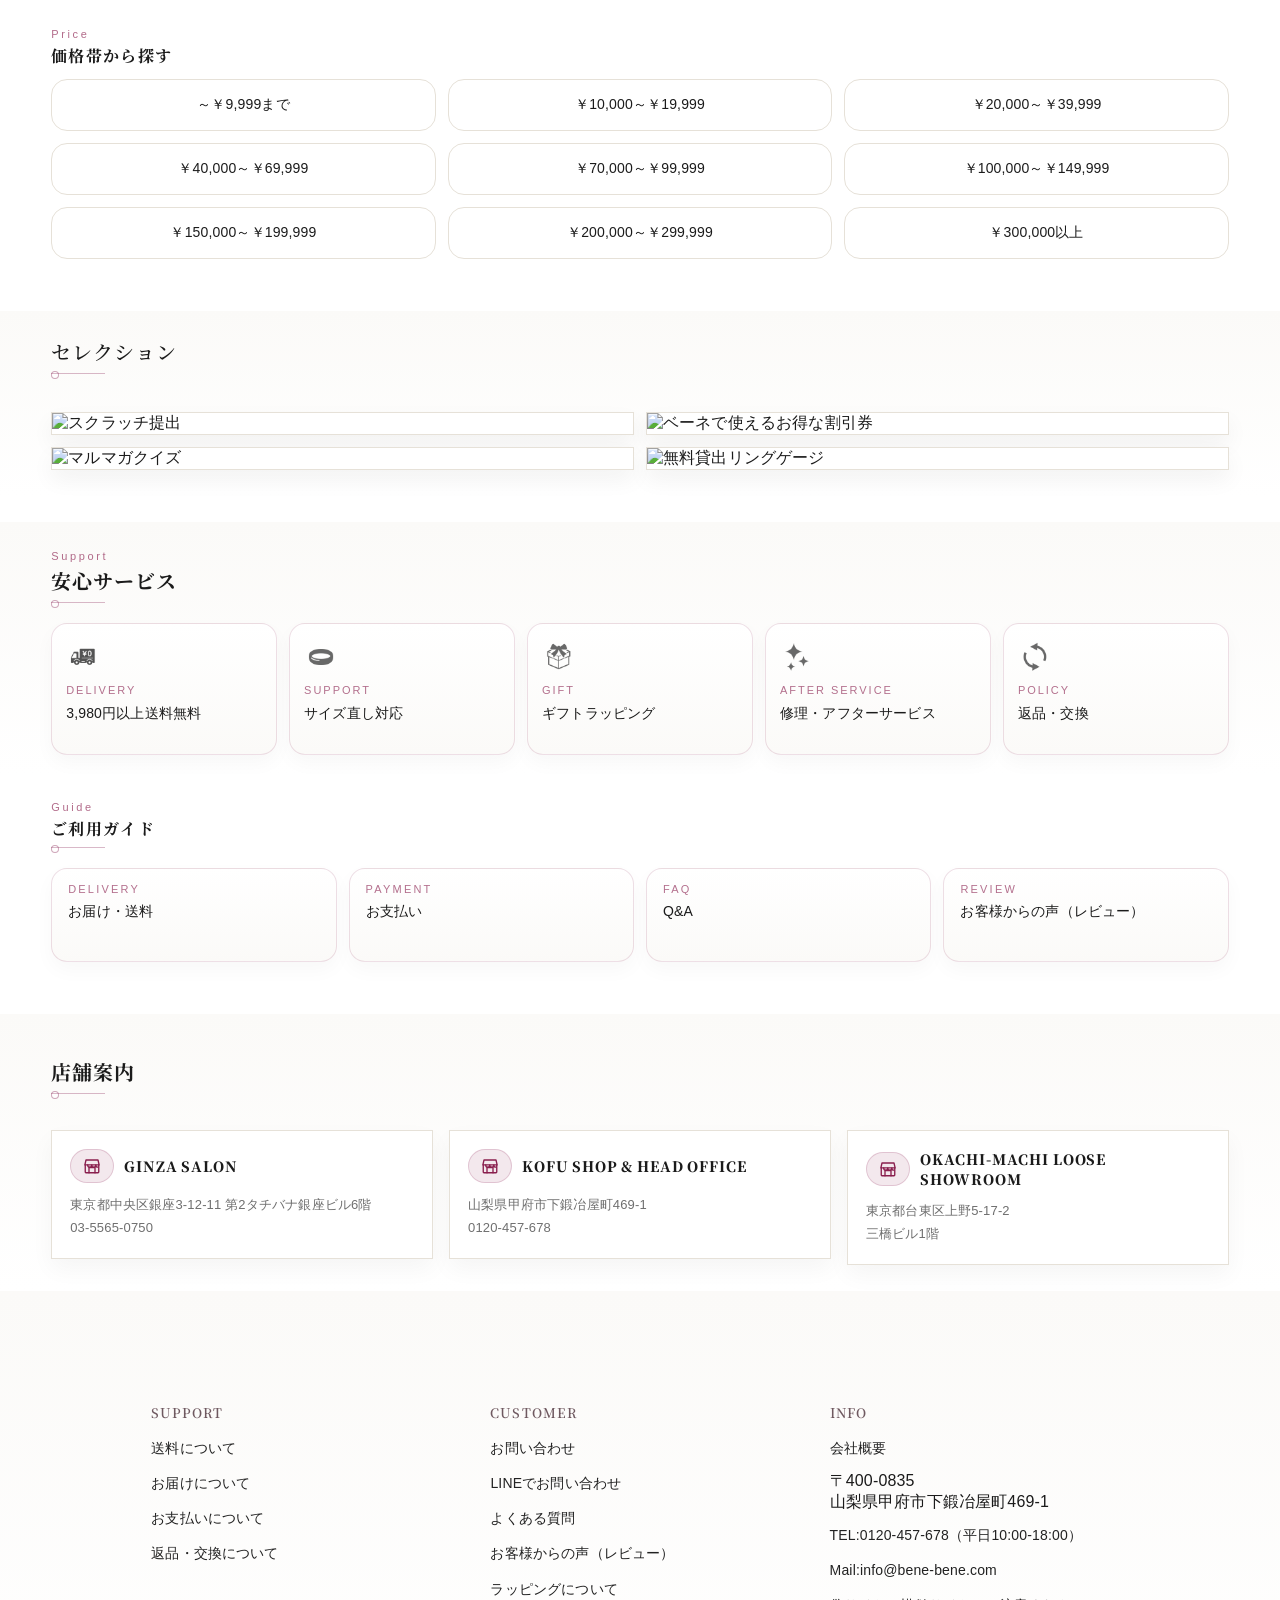
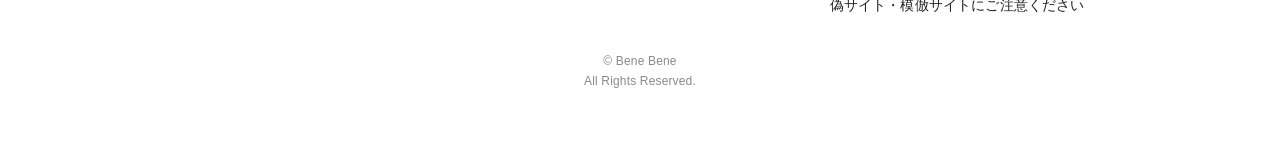
==== commit 84e3a341: "Add files via upload" ====
--- a/r-top-main/index.html
+++ b/r-top-main/index.html
@@ -32,17 +32,14 @@
   // PICK UP is horizontal; "rows" doesn't apply. (controls are per-click = 1 item, swipe/drag supported)
 };
 </script>
-<!-- Global site tag (gtag.js) - Google Analytics -->
-
+<!-- Google tag (gtag.js) -->
+<script async src="https://www.googletagmanager.com/gtag/js?id=G-MKREPDWNT1"></script>
 <script>
-  (function(i,s,o,g,r,a,m){i['GoogleAnalyticsObject']=r;i[r]=i[r]||function(){
-  (i[r].q=i[r].q||[]).push(arguments)},i[r].l=1*new Date();a=s.createElement(o),
-  m=s.getElementsByTagName(o)[0];a.async=1;a.src=g;m.parentNode.insertBefore(a,m)
-  })(window,document,'script','https://www.google-analytics.com/analytics.js','ga');
-
-  ga('create', 'UA-23686114-18', 'auto');
-  ga('send', 'pageview');
-
+  window.dataLayer = window.dataLayer || [];
+  function gtag(){dataLayer.push(arguments);}
+  gtag('js', new Date());
+
+  gtag('config', 'G-MKREPDWNT1');
 </script>
 
 <!-- favicon -->
@@ -82,6 +79,7 @@
 </div>
 </div>
 </header>
+
 
 
 <section aria-label="重要なお知らせ" class="siteNotice js-periodNotice">
@@ -136,6 +134,22 @@
 
 
 
+<a class="heroCard" href="https://www.rakuten.ne.jp/gold/bene/sp_loose.html">
+<picture>
+<source media="(min-width: 980px)" srcset="https://image.rakuten.co.jp/bene/cabinet/tao/gold/topcontent/b_260527loose_980.jpg"/>
+<img alt="厳選ルースジュエリー" loading="lazy" src="https://image.rakuten.co.jp/bene/cabinet/tao/gold/topcontent/sb_260527loose.jpg"/>
+</picture>
+</a>
+
+
+<a class="heroCard" href="https://www.rakuten.ne.jp/gold/bene/new_item.html">
+<picture>
+<source media="(min-width: 980px)" srcset="https://image.rakuten.co.jp/bene/cabinet/tao/gold/topcontent/b_260525_newitem.jpg"/>
+<img alt="新作ジュエリー" fetchpriority="high" loading="eager" src="https://image.rakuten.co.jp/bene/cabinet/tao/gold/topcontent/sb_260525newitem.jpg"/>
+</picture>
+</a>
+
+
 <a class="heroCard" href="https://item.rakuten.co.jp/bene/c/0000002037/?s=4&i=1">
 <picture>
 <source media="(min-width: 980px)" srcset="https://image.rakuten.co.jp/bene/cabinet/tao/gold/topcontent/b_marche_260522.jpg"/>
@@ -164,14 +178,6 @@
 <img alt="特選ジュエリー" loading="lazy" src="https://image.rakuten.co.jp/bene/cabinet/tao/gold/topcontent/sb_260515tokusen.jpg"/>
 </picture>
 </a>
-
-<a class="heroCard" href="https://www.rakuten.ne.jp/gold/bene/new_item.html">
-<picture>
-<source media="(min-width: 980px)" srcset="https://image.rakuten.co.jp/bene/cabinet/tao/gold/topcontent/b_260511_newitem.jpg"/>
-<img alt="新作ジュエリー" fetchpriority="high" loading="eager" src="https://image.rakuten.co.jp/bene/cabinet/tao/gold/topcontent/sb_260511newitem.jpg"/>
-</picture>
-</a>
-
 
 <a class="heroCard" href="https://item.rakuten.co.jp/bene/c/0000001720/">
 <picture>
@@ -315,56 +321,73 @@
 </div>
 <div class="rankingCarousel">
 <div aria-label="人気ジュエリーランキング" class="rankingRow horizontalScroll" role="list">
+
+
+
+<a class="productCard rankingCard" href="https://item.rakuten.co.jp/bene/tr-484-alx" role="listitem">
+<span class="rankingNo">No.1</span>
+<img alt="アレキサンドライト究極のストレートリング" loading="lazy" src="https://www.rakuten.ne.jp/gold/bene/r-cabinet/tao/item/ring2/tr-484-alx-01.jpg"/>
+<p><span class="productCardTitle">アレキサンドライト究極のストレートリング</span><span class="yen">￥117,700（税込）</span></p>
+</a>
+
 <a class="productCard rankingCard" href="https://item.rakuten.co.jp/bene/tp-596-rub-d-bb" role="listitem">
-<span class="rankingNo">No.1</span>
-<img alt="非加熱ルビー ペアシェイプ ダイヤモンド ペンダントトップ「朝露」" loading="lazy" src="https://www.rakuten.ne.jp/gold/bene/r-cabinet/item/tp-596-rub-d-bb-01.jpg"/>
-<p><span class="productCardTitle">非加熱ルビー ペアシェイプ ダイヤモンド ペンダントトップ「朝露」</span><span class="yen">￥39,820（税込）</span></p>
-</a>
-<a class="productCard rankingCard" href="https://item.rakuten.co.jp/bene/tp-1683-pb-pd-bb" role="listitem">
 <span class="rankingNo">No.2</span>
-<img alt="パライバトルマリン×ピンクダイヤモンド クロスペンダントトップ" loading="lazy" src="https://image.rakuten.co.jp/bene/cabinet/tao/item9/tp-1683-pb-pd-c1.jpg"/>
-<p><span class="productCardTitle">パライバトルマリン×ピンクダイヤモンド クロスペンダントトップ</span><span class="yen">￥77,000（税込）</span></p>
-</a>
-<a class="productCard rankingCard" href="https://item.rakuten.co.jp/bene/tr-2807-aq-rsd" role="listitem">
+<img alt="数量限定 非加熱ルビー ペアシェイプ ダイヤモンド ペンダントトップ 朝露" loading="lazy" src="https://www.rakuten.ne.jp/gold/bene/r-cabinet/item/tp-596-rub-d-bb-01.jpg"/>
+<p><span class="productCardTitle">数量限定 非加熱ルビー ペアシェイプ ダイヤモンド ペンダントトップ 朝露</span><span class="yen">￥39,820（税込）</span></p>
+</a>
+
+<a class="productCard rankingCard" href="https://item.rakuten.co.jp/bene/te-342-bsf-bb" role="listitem">
 <span class="rankingNo">No.3</span>
-<img alt="アクアマリン ローズカットダイヤモンド デコラティブ リング" loading="lazy" src="https://image.rakuten.co.jp/bene/cabinet/tao/item19/tr-2807-aq-rsd-01.jpg"/>
-<p><span class="productCardTitle">アクアマリン ローズカットダイヤモンド デコラティブ リング</span><span class="yen">￥68,420（税込）</span></p>
-</a>
-<a class="productCard rankingCard" href="https://item.rakuten.co.jp/bene/tr-484-parg" role="listitem">
+<img alt="ハンマーテクスチャースタッド一粒シングルピアス「オッチ」（片耳用）" loading="lazy" src="https://shop.r10s.jp/gold/bene/r-cabinet/item/te-342-bsf-bb-c1.jpg"/>
+<p><span class="productCardTitle">ハンマーテクスチャースタッド一粒シングルピアス「オッチ」（片耳用）</span><span class="yen">￥11,000（税込）</span></p>
+</a>
+
+<a class="productCard rankingCard" href="https://item.rakuten.co.jp/bene/tr-474-ptr-bb" role="listitem">
 <span class="rankingNo">No.4</span>
-<img alt="ブルーグリーン パライバトルマリン 究極ストレート リング" loading="lazy" src="https://image.rakuten.co.jp/bene/cabinet/tao/item19/tr-484-parg-01.jpg"/>
-<p><span class="productCardTitle">ブルーグリーン パライバトルマリン 究極ストレート リング</span><span class="yen">￥97,900（税込）</span></p>
-</a>
-<a class="productCard rankingCard" href="https://item.rakuten.co.jp/bene/tr-1380-mgn-rsd" role="listitem">
+<img alt="ローズカットピンクトルマリンリング スペッキオ" loading="lazy" src="https://image.rakuten.co.jp/bene/cabinet/tao/item2/tr-474-ptr-bb-01.jpg"/>
+<p><span class="productCardTitle">ローズカットピンクトルマリンリング スペッキオ</span><span class="yen">￥95,810（税込）</span></p>
+</a>
+
+<a class="productCard rankingCard" href="https://item.rakuten.co.jp/bene/10002360" role="listitem">
 <span class="rankingNo">No.5</span>
-<img alt="モルガナイト ローズカットダイヤモンド リング コスモス" loading="lazy" src="https://image.rakuten.co.jp/bene/cabinet/tao/item18/tr-1380-mgn-rsd-01.jpg"/>
-<p><span class="productCardTitle">モルガナイト ローズカットダイヤモンド リング コスモス</span><span class="yen">￥105,930（税込）</span></p>
-</a>
-<a class="productCard rankingCard" href="https://item.rakuten.co.jp/bene/tp-1205-per-d-bb" role="listitem">
+<img alt="アクアマリン×スカイブルートパーズ フラワーデザインペンダントトップ" loading="lazy" src="https://www.rakuten.ne.jp/gold/bene/r-cabinet/TP-26-AQ-BT/136x90-L.jpg"/>
+<p><span class="productCardTitle">アクアマリン×スカイブルートパーズ フラワーデザインペンダントトップ</span><span class="yen">￥38,060（税込）</span></p>
+</a>
+
+<a class="productCard rankingCard" href="https://item.rakuten.co.jp/bene/10002387" role="listitem">
 <span class="rankingNo">No.6</span>
-<img alt="９タイプから選ぶカラーストン×ダイヤモンドペンダントトップ「ジーリョ」" loading="lazy" src="https://image.rakuten.co.jp/bene/cabinet/tao/item3/tr-1650-per-d-bb-c1.jpg"/>
-<p><span class="productCardTitle">９タイプから選ぶカラーストン×ダイヤモンドペンダントトップ「ジーリョ」</span><span class="yen">￥33,880（税込）</span></p>
-</a>
-<a class="productCard rankingCard" href="https://item.rakuten.co.jp/bene/tr-1462-toku-c" role="listitem">
+<img alt="コローナ シトリンペンダントトップ" loading="lazy" src="https://image.rakuten.co.jp/bene/cabinet/01969622/02004618/img57424914.jpg"/>
+<p><span class="productCardTitle">コローナ シトリンペンダントトップ</span><span class="yen">￥23,650（税込）</span></p>
+</a>
+
+<a class="productCard rankingCard" href="https://item.rakuten.co.jp/bene/tp-1423-qzt-bb" role="listitem">
 <span class="rankingNo">No.7</span>
-<img alt="サンストーン ローズカットダイヤモンド リング ヴィクトリア" loading="lazy" src="https://image.rakuten.co.jp/bene/cabinet/tao/item13/tr-1462-toku-c-01.jpg"/>
-<p><span class="productCardTitle">サンストーン ローズカットダイヤモンド リング ヴィクトリア</span><span class="yen">￥90,090（税込）</span></p>
-</a>
-<a class="productCard rankingCard" href="https://item.rakuten.co.jp/bene/a_tr-486-am-psf-bb" role="listitem">
+<img alt="6mm AA クンツァイトペンダントトップ リリー" loading="lazy" src="https://image.rakuten.co.jp/bene/cabinet/tao/item2/tp-1423-qzt-bb-01.jpg"/>
+<p><span class="productCardTitle">6mm AA クンツァイトペンダントトップ リリー</span><span class="yen">￥49,060（税込）</span></p>
+</a>
+
+<a class="productCard rankingCard" href="https://item.rakuten.co.jp/bene/tr-211012-bb" role="listitem">
 <span class="rankingNo">No.8</span>
-<img alt="アメシスト×ピンクサファイア「花の色のハーモニー」 リング" loading="lazy" src="https://image.rakuten.co.jp/bene/cabinet/tao/item/ring/tr-486-am-psf-bb-s1.jpg"/>
-<p><span class="productCardTitle">アメシスト×ピンクサファイア「花の色のハーモニー」 リング</span><span class="yen">￥100,210（税込）</span></p>
-</a>
-<a class="productCard rankingCard" href="https://item.rakuten.co.jp/bene/tp-1423-qzt-bb" role="listitem">
+<img alt="ピンクダイヤモンド×パライバトルマリン ピンキーリング" loading="lazy" src="https://image.rakuten.co.jp/bene/cabinet/tao/item8/tr-211012-bb-06.jpg"/>
+<p><span class="productCardTitle">ピンクダイヤモンド×パライバトルマリン ピンキーリング</span><span class="yen">￥92,950（税込）</span></p>
+</a>
+
+<a class="productCard rankingCard" href="https://item.rakuten.co.jp/bene/tp-693-trc-gs" role="listitem">
 <span class="rankingNo">No.9</span>
-<img alt="6mm AAA クンツァイトペンダントトップ「リリー」" loading="lazy" src="https://image.rakuten.co.jp/bene/cabinet/tao/item2/tp-1423-qzt-bb-01.jpg"/>
-<p><span class="productCardTitle">6mm AAA クンツァイトペンダントトップ「リリー」</span><span class="yen">￥49,060（税込）</span></p>
-</a>
-<a class="productCard rankingCard" href="https://item.rakuten.co.jp/bene/te-342-bsf-bb" role="listitem">
+<img alt="スリーピングビューティー産 ターコイズ クエルダ ペンダントトップ" loading="lazy" src="https://shop.r10s.jp/bene/cabinet/gscd/c1/tp-693-trc-ct1.jpg"/>
+<p><span class="productCardTitle">スリーピングビューティー産 ターコイズ クエルダ ペンダントトップ</span><span class="yen">￥59,180（税込）</span></p>
+</a>
+
+<a class="productCard rankingCard" href="https://item.rakuten.co.jp/bene/tr-53-rub" role="listitem">
 <span class="rankingNo">No.10</span>
-<img alt="ハンマーテクスチャースタッド一粒シングルピアス「オッチ」" loading="lazy" src="https://www.rakuten.ne.jp/gold/bene/r-cabinet/item/te-342-bsf-bb-c1.jpg"/>
-<p><span class="productCardTitle">ハンマーテクスチャースタッド一粒シングルピアス「オッチ」</span><span class="yen">￥11,000（税込）</span></p>
-</a>
+<img alt="職人手作り 非加熱ルビー カラーレディスリング" loading="lazy" src="https://shop.r10s.jp/gold/bene/r-cabinet/item/tr-53-rub-c11.jpg"/>
+<p><span class="productCardTitle">職人手作り 非加熱ルビー カラーレディスリング</span><span class="yen">￥73,810（税込）</span></p>
+</a>
+
+
+
+
+
 </div>
 </div>
 </div>
@@ -427,6 +450,19 @@
    
    
    
+   
+   
+<a class="productCard rankCard" href="https://item.rakuten.co.jp/bene/tr-1895-alx"><span class="rankNo isNew">新作</span><img alt="数量限定 ローズカット アレキサンドライト リング PT900 K18 K10対応" loading="lazy" src="https://image.rakuten.co.jp/bene/cabinet/tao/item20/tr-1895-alx-01.jpg"/><p><span class="productCardTitle">[新作先行販売20%OFF] アレキサンドライト リング Beat</span><span class="yen">￥43,384（税込）</span></p></a>
+
+<a class="productCard rankCard" href="https://item.rakuten.co.jp/bene/tr-1117-alxrc"><span class="rankNo isNew">新作</span><img alt="数量限定 ローズカット アレキサンドライト リング オーナメント 指輪 PT900 K18 K10対応" loading="lazy" src="https://image.rakuten.co.jp/bene/cabinet/tao/item20/tr-1117-alxrc-01.jpg"/><p><span class="productCardTitle">[新作先行販売20%OFF] 数量限定 ローズカットアレキサンドライト リング オーナメント</span><span class="yen">￥71,104（税込）</span></p></a>
+
+<a class="productCard rankCard" href="https://item.rakuten.co.jp/bene/tr-1599-alxrc"><span class="rankNo isNew">新作</span><img alt="数量限定 ローズカット アレキサンドライト リング PT900 K18 K10対応" loading="lazy" src="https://image.rakuten.co.jp/bene/cabinet/tao/item20/tr-1599-alxrc-01.jpg"/><p><span class="productCardTitle">[新作先行販売20%OFF] 数量限定 ローズカットアレキサンドライト リング サボネ</span><span class="yen">￥64,504（税込）</span></p></a>
+
+
+
+
+
+
 <a class="productCard rankCard" href="https://item.rakuten.co.jp/bene/tp-432-trc"><span class="rankNo isNew">新作</span><img alt="数量限定 スリーピングビューティー産 12mm ターコイズ トルコ石 ペンダントトップ" loading="lazy" src="https://image.rakuten.co.jp/bene/cabinet/tao/item20/tp-432-trc-01.jpg"/><p><span class="productCardTitle">[新作先行販売20%OFF] 数量限定 スリーピングビューティー産 12mm ターコイズ トルコ石 ペンダントトップ</span><span class="yen">￥103,224（税込）</span></p></a>
 
 <a class="productCard rankCard" href="https://item.rakuten.co.jp/bene/tr-725-trc"><span class="rankNo isNew">新作</span><img alt="数量限定 スリーピングビューティー産 12mm ターコイズ トルコ石 リング" loading="lazy" src="https://image.rakuten.co.jp/bene/cabinet/tao/item20/tr-725-trc-01.jpg"/><p><span class="productCardTitle">[新作先行販売20%OFF] 数量限定 スリーピングビューティー産 12mm ターコイズ トルコ石 リング</span><span class="yen">￥206,184（税込）</span></p></a>
@@ -572,6 +608,25 @@
 
 
 
+<a class="productCard rankCard" href="https://item.rakuten.co.jp/bene/24000816-001"><span class="rankNo isNew">新入荷</span><img alt="【限定1個】クロムスフェーン ラウンド 0.21ct" loading="lazy" src="https://image.rakuten.co.jp/bene/cabinet/tao/item20/24000816-001-01.jpg"/><p><span class="productCardTitle">【限定1個】クロムスフェーン ラウンド 0.21ct</span><span class="yen">￥12,320（税込）</span></p></a>
+
+<a class="productCard rankCard" href="https://item.rakuten.co.jp/bene/24000816-002"><span class="rankNo isNew">新入荷</span><img alt="【限定1個】クロムスフェーン ラウンド 0.18ct" loading="lazy" src="https://image.rakuten.co.jp/bene/cabinet/tao/item20/24000816-002-01.jpg"/><p><span class="productCardTitle">【限定1個】クロムスフェーン ラウンド 0.18ct</span><span class="yen">￥10,560（税込）</span></p></a>
+
+<a class="productCard rankCard" href="https://item.rakuten.co.jp/bene/24000816-003"><span class="rankNo isNew">新入荷</span><img alt="【限定1個】クロムスフェーン ラウンド 0.13ct" loading="lazy" src="https://image.rakuten.co.jp/bene/cabinet/tao/item20/24000816-003-01.jpg"/><p><span class="productCardTitle">【限定1個】クロムスフェーン ラウンド 0.13ct</span><span class="yen">￥7,700（税込）</span></p></a>
+
+<a class="productCard rankCard" href="https://item.rakuten.co.jp/bene/24000816-004"><span class="rankNo isNew">新入荷</span><img alt="【限定1個】クロムスフェーン ラウンド 0.21ct" loading="lazy" src="https://image.rakuten.co.jp/bene/cabinet/tao/item20/24000816-004-01.jpg"/><p><span class="productCardTitle">【限定1個】クロムスフェーン ラウンド 0.21ct</span><span class="yen">￥12,320（税込）</span></p></a>
+
+<a class="productCard rankCard" href="https://item.rakuten.co.jp/bene/24000816-005"><span class="rankNo isNew">新入荷</span><img alt="【限定1個】クロムスフェーン オーバル 0.14ct" loading="lazy" src="https://image.rakuten.co.jp/bene/cabinet/tao/item20/24000816-005-01.jpg"/><p><span class="productCardTitle">【限定1個】クロムスフェーン オーバル 0.14ct</span><span class="yen">￥8,250（税込）</span></p></a>
+
+<a class="productCard rankCard" href="https://item.rakuten.co.jp/bene/24000816-006"><span class="rankNo isNew">新入荷</span><img alt="【限定1個】クロムスフェーン オーバル 0.1ct" loading="lazy" src="https://image.rakuten.co.jp/bene/cabinet/tao/item20/24000816-006-01.jpg"/><p><span class="productCardTitle">【限定1個】クロムスフェーン オーバル 0.1ct</span><span class="yen">￥5,940（税込）</span></p></a>
+
+<a class="productCard rankCard" href="https://item.rakuten.co.jp/bene/24000816-007"><span class="rankNo isNew">新入荷</span><img alt="【限定1個】クロムスフェーン オーバル 0.11ct" loading="lazy" src="https://image.rakuten.co.jp/bene/cabinet/tao/item20/24000816-007-01.jpg"/><p><span class="productCardTitle">【限定1個】クロムスフェーン オーバル 0.11ct</span><span class="yen">￥6,490（税込）</span></p></a>
+
+<a class="productCard rankCard" href="https://item.rakuten.co.jp/bene/24006695"><span class="rankNo isNew">新入荷</span><img alt="【限定1個】クロムスフェーン ラウンド 0.2ct" loading="lazy" src="https://image.rakuten.co.jp/bene/cabinet/tao/item20/24006695-01.jpg"/><p><span class="productCardTitle">【限定1個】クロムスフェーン ラウンド 0.2ct</span><span class="yen">￥8,800（税込）</span></p></a>
+
+<a class="productCard rankCard" href="https://item.rakuten.co.jp/bene/24006697"><span class="rankNo isNew">新入荷</span><img alt="【限定1個】クロムスフェーン ラウンド 0.25ct" loading="lazy" src="https://image.rakuten.co.jp/bene/cabinet/tao/item20/24006697-01.jpg"/><p><span class="productCardTitle">【限定1個】クロムスフェーン ラウンド 0.25ct</span><span class="yen">￥11,000（税込）</span></p></a>
+
+<a class="productCard rankCard" href="https://item.rakuten.co.jp/bene/24006698"><span class="rankNo isNew">新入荷</span><img alt="【限定1個】クロムスフェーン ラウンド 0.25ct" loading="lazy" src="https://image.rakuten.co.jp/bene/cabinet/tao/item20/24006698-01.jpg"/><p><span class="productCardTitle">【限定1個】クロムスフェーン ラウンド 0.25ct</span><span class="yen">￥11,000（税込）</span></p></a>
 
 
 
@@ -640,60 +695,6 @@
     <span class="rankNo isNew">新入荷</span>
     <img src="https://image.rakuten.co.jp/bene/cabinet/tao/item20/24004312-01.jpg" loading="lazy" alt="グランディディエライト オクタゴン 0.33ct">
     <p><span class="productCardTitle">【限定1個】グランディディエライト オクタゴン 0.33ct</span><span class="yen">￥31,900（税込）</span></p>
-  </a>
-
-  <a class="productCard rankCard" href="https://item.rakuten.co.jp/bene/24004960">
-    <span class="rankNo isNew">新入荷</span>
-    <img src="https://image.rakuten.co.jp/bene/cabinet/tao/item20/24004960-01.jpg" loading="lazy" alt="グランディディエライト オーバル 0.10ct">
-    <p><span class="productCardTitle">【限定1個】グランディディエライト オーバル 0.10ct</span><span class="yen">￥29,480（税込）</span></p>
-  </a>
-
-  <a class="productCard rankCard" href="https://item.rakuten.co.jp/bene/24004961">
-    <span class="rankNo isNew">新入荷</span>
-    <img src="https://image.rakuten.co.jp/bene/cabinet/tao/item20/24004961-01.jpg" loading="lazy" alt="グランディディエライト オーバル 0.09ct">
-    <p><span class="productCardTitle">【限定1個】グランディディエライト オーバル 0.09ct</span><span class="yen">￥26,400（税込）</span></p>
-  </a>
-
-  <a class="productCard rankCard" href="https://item.rakuten.co.jp/bene/26000924">
-    <span class="rankNo isNew">新入荷</span>
-    <img src="https://image.rakuten.co.jp/bene/cabinet/tao/item20/26000924-01.jpg" loading="lazy" alt="大粒ハート 20mm ロンドンブルートパーズ 29.41ct">
-    <p><span class="productCardTitle">【限定1個】大粒ハート 20mm ロンドンブルートパーズ 29.41ct</span><span class="yen">￥80,300（税込）</span></p>
-  </a>
-
-  <a class="productCard rankCard" href="https://item.rakuten.co.jp/bene/26000925">
-    <span class="rankNo isNew">新入荷</span>
-    <img src="https://image.rakuten.co.jp/bene/cabinet/tao/item20/26000925-01.jpg" loading="lazy" alt="大粒ハート 21mm ロンドンブルートパーズ 32.04ct">
-    <p><span class="productCardTitle">【限定1個】大粒ハート 21mm ロンドンブルートパーズ 32.04ct</span><span class="yen">￥88,000（税込）</span></p>
-  </a>
-
-  <a class="productCard rankCard" href="https://item.rakuten.co.jp/bene/26000927">
-    <span class="rankNo isNew">新入荷</span>
-    <img src="https://image.rakuten.co.jp/bene/cabinet/tao/item20/26000927-01.jpg" loading="lazy" alt="大粒ハート 21mm ロンドンブルートパーズ 31.78ct">
-    <p><span class="productCardTitle">【限定1個】大粒ハート 21mm ロンドンブルートパーズ 31.78ct</span><span class="yen">￥88,000（税込）</span></p>
-  </a>
-
-  <a class="productCard rankCard" href="https://item.rakuten.co.jp/bene/26000926">
-    <span class="rankNo isNew">新入荷</span>
-    <img src="https://image.rakuten.co.jp/bene/cabinet/tao/item20/26000926-01.jpg" loading="lazy" alt="大粒ハート 21mm ロンドンブルートパーズ 33.15ct">
-    <p><span class="productCardTitle">【限定1個】大粒ハート 21mm ロンドンブルートパーズ 33.15ct</span><span class="yen">￥90,200（税込）</span></p>
-  </a>
-
-  <a class="productCard rankCard" href="https://item.rakuten.co.jp/bene/26000928">
-    <span class="rankNo isNew">新入荷</span>
-    <img src="https://image.rakuten.co.jp/bene/cabinet/tao/item20/26000928-01.jpg" loading="lazy" alt="大粒ハート 20mm ロンドンブルートパーズ 29.72ct">
-    <p><span class="productCardTitle">【限定1個】大粒ハート 20mm ロンドンブルートパーズ 29.72ct</span><span class="yen">￥90,200（税込）</span></p>
-  </a>
-
-  <a class="productCard rankCard" href="https://item.rakuten.co.jp/bene/26000923">
-    <span class="rankNo isNew">新入荷</span>
-    <img src="https://image.rakuten.co.jp/bene/cabinet/tao/item20/26000923-01.jpg" loading="lazy" alt="大粒ハート 21mm ロンドンブルートパーズ 36.35ct">
-    <p><span class="productCardTitle">【限定1個】大粒ハート 21mm ロンドンブルートパーズ 36.35ct</span><span class="yen">￥99,000（税込）</span></p>
-  </a>
-
-  <a class="productCard rankCard" href="https://item.rakuten.co.jp/bene/26000922">
-    <span class="rankNo isNew">新入荷</span>
-    <img src="https://image.rakuten.co.jp/bene/cabinet/tao/item20/26000922-01.jpg" loading="lazy" alt="大粒ハート 21mm ロンドンブルートパーズ 38.97ct">
-    <p><span class="productCardTitle">【限定1個】大粒ハート 21mm ロンドンブルートパーズ 38.97ct</span><span class="yen">￥106,700（税込）</span></p>
   </a>
 
 
@@ -789,6 +790,18 @@
 
 
 
+<a href="https://www.rakuten.ne.jp/gold/bene/sp_loose.html" class="newsItem" role="listitem">
+<div class="newsItem__meta"><time class="newsItem__date" datetime="2026-05-27">2026.05.27</time><span class="newsItem__category">【厳選ルース】</span></div>
+<div class="newsItem__body"><span class="newsItem__text newsItem__text--pc">グリーン、イエロー、オレンジが一石の中で揺らめく。自然が描いた光の芸術、厳選クロムスフェーンが１０点新登場</span><span class="newsItem__text newsItem__text--sp">個性が光るクロムスフェーン10点登場</span></div>
+</a>
+
+
+
+<a href="https://www.rakuten.ne.jp/gold/bene/new_item.html" class="newsItem" role="listitem">
+<div class="newsItem__meta"><time class="newsItem__date" datetime="2026-05-25">2026.05.25</time><span class="newsItem__category">【新作先行販売20％OFF】</span></div>
+<div class="newsItem__body"><span class="newsItem__text newsItem__text--pc">Beat、サボネ、オーナメント。アレキサンドライトの魅力を奏でる3デザインリングが新登場</span><span class="newsItem__text newsItem__text--sp">アレキサンドライトリング新作3点登場</span></div>
+</a>
+
 
 
 <a href="https://item.rakuten.co.jp/bene/c/0000002037/?s=4&i=1" class="newsItem" role="listitem">
@@ -864,16 +877,6 @@
 <a href="https://item.rakuten.co.jp/bene/c/0000002037/?s=4&i=1" class="newsItem" role="listitem">
 <div class="newsItem__meta"><time class="newsItem__date" datetime="2026-04-17">2026.04.17</time><span class="newsItem__category">【限定マルシェ】</span></div>
 <div class="newsItem__body"><span class="newsItem__text newsItem__text--pc">やわらかな光のダイヤに瑞々しく輝くデマントイドガーネット、そして印象を決めるルビー。個性が引き立つ2つのリングが新登場</span><span class="newsItem__text newsItem__text--sp">個性派リング新作2点</span></div>
-</a>
-
-<a href="https://www.rakuten.ne.jp/gold/bene/sp_loose.html" class="newsItem" role="listitem">
-<div class="newsItem__meta"><time class="newsItem__date" datetime="2026-04-16">2026.04.16</time><span class="newsItem__category">【厳選ルース】</span></div>
-<div class="newsItem__body"><span class="newsItem__text newsItem__text--pc">黒い内包と金の針が織りなす景色が、静かに惹きつける表情を宿すフラワースタールチル。5点限りのご紹介です。</span><span class="newsItem__text newsItem__text--sp">フラワースタールチル5点</span></div>
-</a>
-
-<a href="https://item.rakuten.co.jp/bene/c/0000001774/?s=4" class="newsItem" role="listitem">
-<div class="newsItem__meta"><time class="newsItem__date" datetime="2026-04-10">2026.04.10</time><span class="newsItem__category">【特選ﾙｰｽｼﾞｭｴﾘｰ】</span></div>
-<div class="newsItem__body"><span class="newsItem__text newsItem__text--pc">透き通るアクアミストと、やさしく色づくペールアクア。異なる青を楽しめるブルージルコンのペンダントとピアスが新登場</span><span class="newsItem__text newsItem__text--sp">ブルージルコン新作2点</span></div>
 </a>
 
 
@@ -958,6 +961,40 @@
 
 
 <button class="ytItem"
+   data-video-id="7deHgoMOCtU"
+   data-href="https://item.rakuten.co.jp/bene/tr-1895-alx"
+   data-url="https://item.rakuten.co.jp/bene/tr-1895-alx"
+   data-title="アレキサンドライト リング Beat 0-19号"
+   type="button">
+  <span class="ytThumb">
+    <span class="thumb-wrapper">
+      <img class="thumb" src="https://img.youtube.com/vi/7deHgoMOCtU/hqdefault.jpg" alt="アレキサンドライト リング Beat 0-19号" draggable="false">
+      <span class="play-icon"></span>
+    </span>
+  </span>
+  <span class="ytMeta">
+    <strong>アレキサンドライト リング Beat 0-19号</strong>
+  </span>
+</button>
+
+<button class="ytItem"
+   data-video-id="65b4NZ_IxEM"
+   data-href="https://item.rakuten.co.jp/bene/tr-1117-alxrc"
+   data-url="https://item.rakuten.co.jp/bene/tr-1117-alxrc"
+   data-title="ローズカット アレキサンドライト リング オーナメント"
+   type="button">
+  <span class="ytThumb">
+    <span class="thumb-wrapper">
+      <img class="thumb" src="https://img.youtube.com/vi/65b4NZ_IxEM/hqdefault.jpg" alt="ローズカット アレキサンドライト リング オーナメント" draggable="false">
+      <span class="play-icon"></span>
+    </span>
+  </span>
+  <span class="ytMeta">
+    <strong>ローズカット アレキサンドライト リング オーナメント</strong>
+  </span>
+</button>
+
+<button class="ytItem"
    data-video-id="smQfT0cZiUg"
    data-href="https://item.rakuten.co.jp/bene/tr-2268-b-toku-g"
    data-url="https://item.rakuten.co.jp/bene/tr-2268-b-toku-g"
@@ -1085,40 +1122,6 @@
   </span>
 </button>
 
-<button class="ytItem"
-   data-video-id="Eznx92GdLEs"
-   data-href="https://item.rakuten.co.jp/bene/tr-1337-gdbl"
-   data-url="https://item.rakuten.co.jp/bene/tr-1337-gdbl"
-   data-title="ゴールデンダンビュライト 睡蓮 リング"
-   type="button">
-  <span class="ytThumb">
-    <span class="thumb-wrapper">
-      <img class="thumb" src="https://img.youtube.com/vi/Eznx92GdLEs/hqdefault.jpg" alt="ゴールデンダンビュライト 睡蓮 リング" draggable="false">
-      <span class="play-icon"></span>
-    </span>
-  </span>
-  <span class="ytMeta">
-    <strong>ゴールデンダンビュライト 睡蓮 リング</strong>
-  </span>
-</button>
-
-<button class="ytItem"
-   data-video-id="7XJCfBZHQ5c"
-   data-href="https://item.rakuten.co.jp/bene/tp-2198"
-   data-url="https://item.rakuten.co.jp/bene/tp-2198"
-   data-title="選べる シェルカメオ ペンダントトップ"
-   type="button">
-  <span class="ytThumb">
-    <span class="thumb-wrapper">
-      <img class="thumb" src="https://img.youtube.com/vi/7XJCfBZHQ5c/hqdefault.jpg" alt="選べる シェルカメオ ペンダントトップ" draggable="false">
-      <span class="play-icon"></span>
-    </span>
-  </span>
-  <span class="ytMeta">
-    <strong>選べる シェルカメオ ペンダントトップ</strong>
-  </span>
-</button>
-
 
 
 
@@ -1140,6 +1143,56 @@
 </a>
 </div>
 </section>
+
+
+
+<section class="section sectionGradient categorySection categorySection--closeup" data-reveal="" id="new">
+<div class="wrap">
+<div class="headRow">
+<div class="categoryHead"><span class="sectionLabel sectionLabel--soft">Category</span><h2 class="h2 sectionTitle sectionTitle--catalog">クローズアップ</h2></div>
+</div>
+<div class="cardGrid closeupGrid">
+
+
+<a class="itemCard closeupCard" href="https://item.rakuten.co.jp/bene/c/0000002212/"><span class="img closeupImageWrap"><img alt="スペッキオのバナー" loading="lazy" src="https://image.rakuten.co.jp/bene/cabinet/tao/gold/banner/lt_specchio.jpg"/></span><p class="featureCaption">スペッキオリング</p></a>
+
+<a class="itemCard closeupCard" href="https://item.rakuten.co.jp/bene/c/0000001424/"><span class="img closeupImageWrap"><img alt="希少石コレクション" loading="lazy" src="https://image.rakuten.co.jp/bene/cabinet/tao/gold/banner/nt_rare.jpg"/></span><p class="featureCaption">希少石コレクション</p></a>
+
+<a class="itemCard closeupCard" href="https://item.rakuten.co.jp/bene/te-225-"><span class="img closeupImageWrap"><img alt="キャンディピアス" loading="lazy" src="https://cabinet.rms.rakuten.co.jp/shops/bene/cabinet/tao/gold/banner/nt_te-225.jpg"/></span><p class="featureCaption">キャンディピアス</p></a>
+
+
+<a class="itemCard closeupCard" href="https://item.rakuten.co.jp/bene/c/0000001874/"><span class="img closeupImageWrap"><img alt="アルディートのバナー" loading="lazy" src="https://image.rakuten.co.jp/bene/cabinet/tao/gold/banner/nt_190507_ardito.jpg"/></span><p class="featureCaption">アルディート</p></a>
+
+<a class="itemCard closeupCard" href="https://item.rakuten.co.jp/bene/c/0000000407/"><span class="img closeupImageWrap"><img alt="カラーレディスのバナー" loading="lazy" src="https://shop.bene-bene.com/bene_img/nt_colorladys.jpg"/></span><p class="featureCaption">カラーレディス</p></a>
+
+<a class="itemCard closeupCard" href="https://item.rakuten.co.jp/bene/c/0000001866/"><span class="img closeupImageWrap"><img alt="配置シミュレーションのバナー" loading="lazy" src="https://image.rakuten.co.jp/bene/cabinet/tao/gold/banner/lt_scustomjw.gif"/></span><p class="featureCaption">配置をシミュレーション</p></a>
+
+<a class="itemCard closeupCard" href="https://item.rakuten.co.jp/bene/c/0000000796/"><span class="img closeupImageWrap"><img alt="シェルタ" loading="lazy" src="https://image.rakuten.co.jp/bene/cabinet/tao/gold/topcontent/nt_scelta.jpg"/></span><p class="featureCaption">シェルタ</p></a>
+
+<a class="itemCard closeupCard" href="https://item.rakuten.co.jp/bene/c/0000000808/"><span class="img closeupImageWrap"><img alt="ブトン" loading="lazy" src="https://image.rakuten.co.jp/bene/cabinet/tao/gold/topcontent/nt_bouton.jpg"/></span><p class="featureCaption">ブトン</p></a>
+
+<a class="itemCard closeupCard" href="【楽天市場】デザインから探す > モチーフ > ネーム > イニシャルペンダント・星座ペンダント：ベーネ・ベーネ https://item.rakuten.co.jp/bene/c/0000000779/"><span class="img closeupImageWrap"><img alt="イニシャル" loading="lazy" src="https://image.rakuten.co.jp/bene/cabinet/tao/gold/topcontent/nt_initial.jpg"/></span><p class="featureCaption">イニシャル</p></a>
+
+<a class="itemCard closeupCard" href="https://www.rakuten.ne.jp/gold/bene/event/ballet/ballet.html"><span class="img closeupImageWrap"><img alt="バレエ" loading="lazy" src="https://image.rakuten.co.jp/bene/cabinet/tao/gold/banner/nt_ballet.jpg"/></span><p class="featureCaption">バレエ</p></a>
+
+<a class="itemCard closeupCard" href="https://item.rakuten.co.jp/bene/b0a6c7ada5.html"><span class="img closeupImageWrap"><img alt="愛猫リング" loading="lazy" src="https://image.rakuten.co.jp/bene/cabinet/tao/gold/banner/nt_micino.jpg"/></span><p class="featureCaption">愛猫リング-micino-</p></a>
+
+<a class="itemCard closeupCard" href="https://search.rakuten.co.jp/search/mall/%E3%82%AA%E3%83%83%E3%83%81/?pls=1&sid=209075"><span class="img closeupImageWrap"><img alt="オッチ" loading="lazy" src="https://image.rakuten.co.jp/bene/cabinet/tao/gold/banner/nt_occhi.jpg"/></span><p class="featureCaption">オッチ</p></a>
+
+<a class="itemCard closeupCard" href="https://item.rakuten.co.jp/bene/c/0000001112/"><span class="img closeupImageWrap"><img alt="モチーフ" loading="lazy" src="https://image.rakuten.co.jp/bene/cabinet/tao/gold/banner/nt_motif.jpg"/></span><p class="featureCaption">モチーフ</p></a>
+
+<a class="itemCard closeupCard" href="https://item.rakuten.co.jp/bene/c/0000001865/"><span class="img closeupImageWrap"><img alt="奏でるカラー" loading="lazy" src="https://image.rakuten.co.jp/bene/cabinet/tao/gold/banner/nt_kanacolor.jpg"/></span><p class="featureCaption">奏でるカラー</p></a>
+
+<a class="itemCard closeupCard" href="https://item.rakuten.co.jp/bene/c/0000001604/"><span class="img closeupImageWrap"><img alt="究極ストレート" loading="lazy" src="https://image.rakuten.co.jp/bene/cabinet/tao/gold/banner/nt_kyukyokust.jpg"/></span><p class="featureCaption">究極ストレート</p></a>
+
+<a class="itemCard closeupCard" href="https://item.rakuten.co.jp/bene/c/0000001771/"><span class="img closeupImageWrap"><img alt="あす楽" loading="lazy" src="https://image.rakuten.co.jp/bene/cabinet/tao/gold/banner/nt_naruhaya.jpg"/></span><p class="featureCaption">あす楽</p></a>
+
+
+</div>
+</div>
+</section>
+
+
 
 <section class="section sectionGroup itemGroup" data-reveal="">
 <section class="section sectionGradient categorySection" data-reveal="" id="cats">
@@ -1222,46 +1275,6 @@
 </section>
 </section>
 
-<section class="section sectionGradient categorySection categorySection--closeup" data-reveal="" id="new">
-<div class="wrap">
-<div class="headRow">
-<div class="categoryHead"><span class="sectionLabel sectionLabel--soft">Category</span><h2 class="h2 sectionTitle sectionTitle--catalog">クローズアップ</h2></div>
-</div>
-<div class="cardGrid closeupGrid">
-
-
-<a class="itemCard closeupCard" href="https://item.rakuten.co.jp/bene/c/0000002212/"><span class="img closeupImageWrap"><img alt="スペッキオのバナー" loading="lazy" src="https://image.rakuten.co.jp/bene/cabinet/tao/gold/banner/lt_specchio.jpg"/></span><p class="featureCaption">スペッキオリング</p></a>
-
-<a class="itemCard closeupCard" href="https://item.rakuten.co.jp/bene/c/0000001874/"><span class="img closeupImageWrap"><img alt="アルディートのバナー" loading="lazy" src="https://image.rakuten.co.jp/bene/cabinet/tao/gold/banner/nt_190507_ardito.jpg"/></span><p class="featureCaption">アルディート</p></a>
-
-<a class="itemCard closeupCard" href="https://item.rakuten.co.jp/bene/c/0000000407/"><span class="img closeupImageWrap"><img alt="カラーレディスのバナー" loading="lazy" src="https://shop.bene-bene.com/bene_img/nt_colorladys.jpg"/></span><p class="featureCaption">カラーレディス</p></a>
-
-<a class="itemCard closeupCard" href="https://item.rakuten.co.jp/bene/c/0000001866/"><span class="img closeupImageWrap"><img alt="配置シミュレーションのバナー" loading="lazy" src="https://image.rakuten.co.jp/bene/cabinet/tao/gold/banner/lt_scustomjw.gif"/></span><p class="featureCaption">配置をシミュレーション</p></a>
-
-<a class="itemCard closeupCard" href="https://item.rakuten.co.jp/bene/c/0000000796/"><span class="img closeupImageWrap"><img alt="シェルタ" loading="lazy" src="https://image.rakuten.co.jp/bene/cabinet/tao/gold/topcontent/nt_scelta.jpg"/></span><p class="featureCaption">シェルタ</p></a>
-
-<a class="itemCard closeupCard" href="https://item.rakuten.co.jp/bene/c/0000000808/"><span class="img closeupImageWrap"><img alt="ブトン" loading="lazy" src="https://image.rakuten.co.jp/bene/cabinet/tao/gold/topcontent/nt_bouton.jpg"/></span><p class="featureCaption">ブトン</p></a>
-
-<a class="itemCard closeupCard" href="【楽天市場】デザインから探す > モチーフ > ネーム > イニシャルペンダント・星座ペンダント：ベーネ・ベーネ https://item.rakuten.co.jp/bene/c/0000000779/"><span class="img closeupImageWrap"><img alt="イニシャル" loading="lazy" src="https://image.rakuten.co.jp/bene/cabinet/tao/gold/topcontent/nt_initial.jpg"/></span><p class="featureCaption">イニシャル</p></a>
-
-<a class="itemCard closeupCard" href="https://www.rakuten.ne.jp/gold/bene/event/ballet/ballet.html"><span class="img closeupImageWrap"><img alt="バレエ" loading="lazy" src="https://image.rakuten.co.jp/bene/cabinet/tao/gold/banner/nt_ballet.jpg"/></span><p class="featureCaption">バレエ</p></a>
-
-<a class="itemCard closeupCard" href="https://store.shopping.yahoo.co.jp/benebene/b0a6c7ada5.html"><span class="img closeupImageWrap"><img alt="愛猫リング" loading="lazy" src="https://image.rakuten.co.jp/bene/cabinet/tao/gold/banner/nt_micino.jpg"/></span><p class="featureCaption">愛猫リング-micino-</p></a>
-
-<a class="itemCard closeupCard" href="https://search.rakuten.co.jp/search/mall/%E3%82%AA%E3%83%83%E3%83%81/?pls=1&sid=209075"><span class="img closeupImageWrap"><img alt="オッチ" loading="lazy" src="https://image.rakuten.co.jp/bene/cabinet/tao/gold/banner/nt_occhi.jpg"/></span><p class="featureCaption">オッチ</p></a>
-
-<a class="itemCard closeupCard" href="https://item.rakuten.co.jp/bene/c/0000001112/"><span class="img closeupImageWrap"><img alt="モチーフ" loading="lazy" src="https://image.rakuten.co.jp/bene/cabinet/tao/gold/banner/nt_motif.jpg"/></span><p class="featureCaption">モチーフ</p></a>
-
-<a class="itemCard closeupCard" href="https://item.rakuten.co.jp/bene/c/0000001865/"><span class="img closeupImageWrap"><img alt="奏でるカラー" loading="lazy" src="https://image.rakuten.co.jp/bene/cabinet/tao/gold/banner/nt_kanacolor.jpg"/></span><p class="featureCaption">奏でるカラー</p></a>
-
-<a class="itemCard closeupCard" href="https://item.rakuten.co.jp/bene/c/0000001604/"><span class="img closeupImageWrap"><img alt="究極ストレート" loading="lazy" src="https://image.rakuten.co.jp/bene/cabinet/tao/gold/banner/nt_kyukyokust.jpg"/></span><p class="featureCaption">究極ストレート</p></a>
-
-<a class="itemCard closeupCard" href="https://item.rakuten.co.jp/bene/c/0000001771/"><span class="img closeupImageWrap"><img alt="あす楽" loading="lazy" src="https://image.rakuten.co.jp/bene/cabinet/tao/gold/banner/nt_naruhaya.jpg"/></span><p class="featureCaption">あす楽</p></a>
-
-
-</div>
-</div>
-</section>
 
 <section class="section sectionGradient categorySection categorySection--selection" data-reveal="" id="features">
 <div class="wrap">
--- a/r-top-main/styles.css
+++ b/r-top-main/styles.css
@@ -371,6 +371,7 @@
 
 .topBannerBlock--guidebook{
   padding:30px 0 26px;
+  margin-bottom: 50px;
 }
 
 .topBannerBlock__link,
@@ -1225,8 +1226,8 @@
 
 /* Closeup: categorySection only */
 .categorySection--closeup .closeupGrid{
-  grid-template-columns:repeat(5,minmax(0,1fr));
-  gap:12px;
+  grid-template-columns:repeat(4,minmax(0,1fr));
+  gap:50px;
   justify-content:center;
   margin-inline:auto;
       margin-bottom: 30px;
